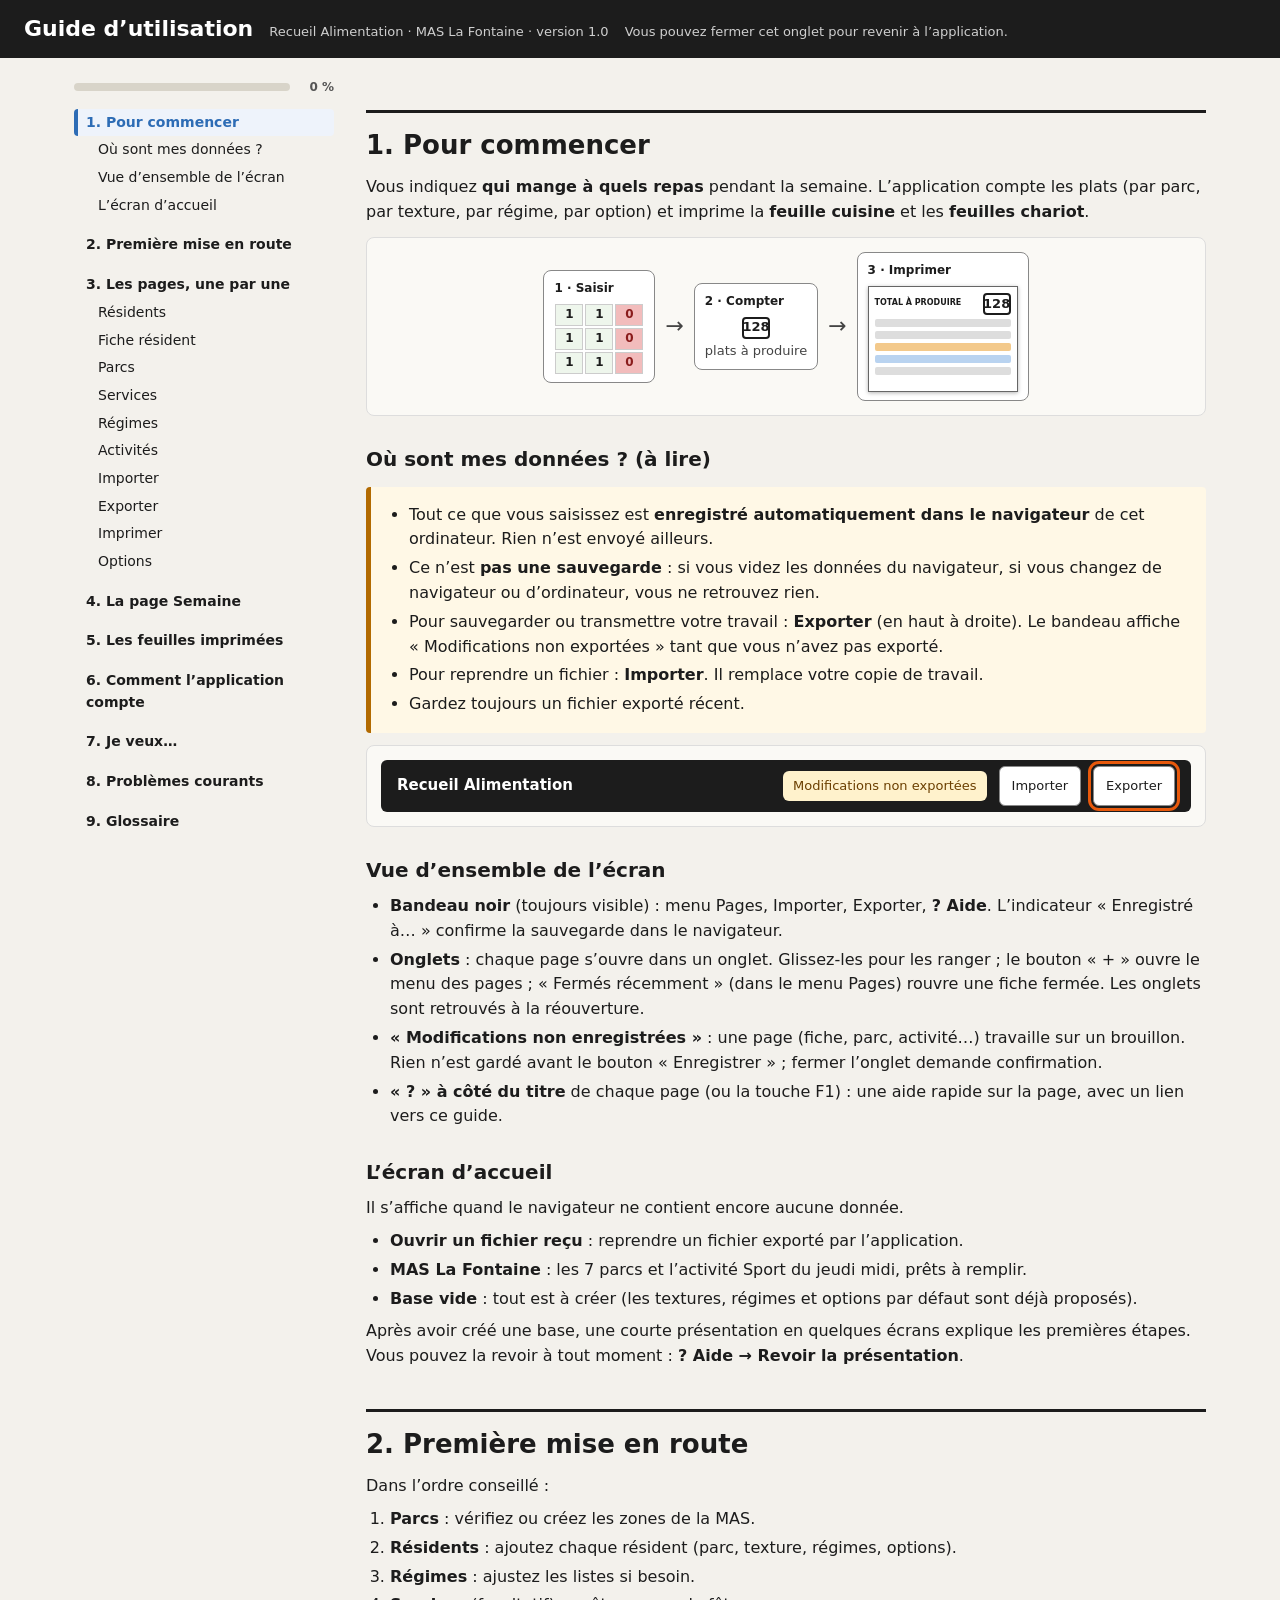
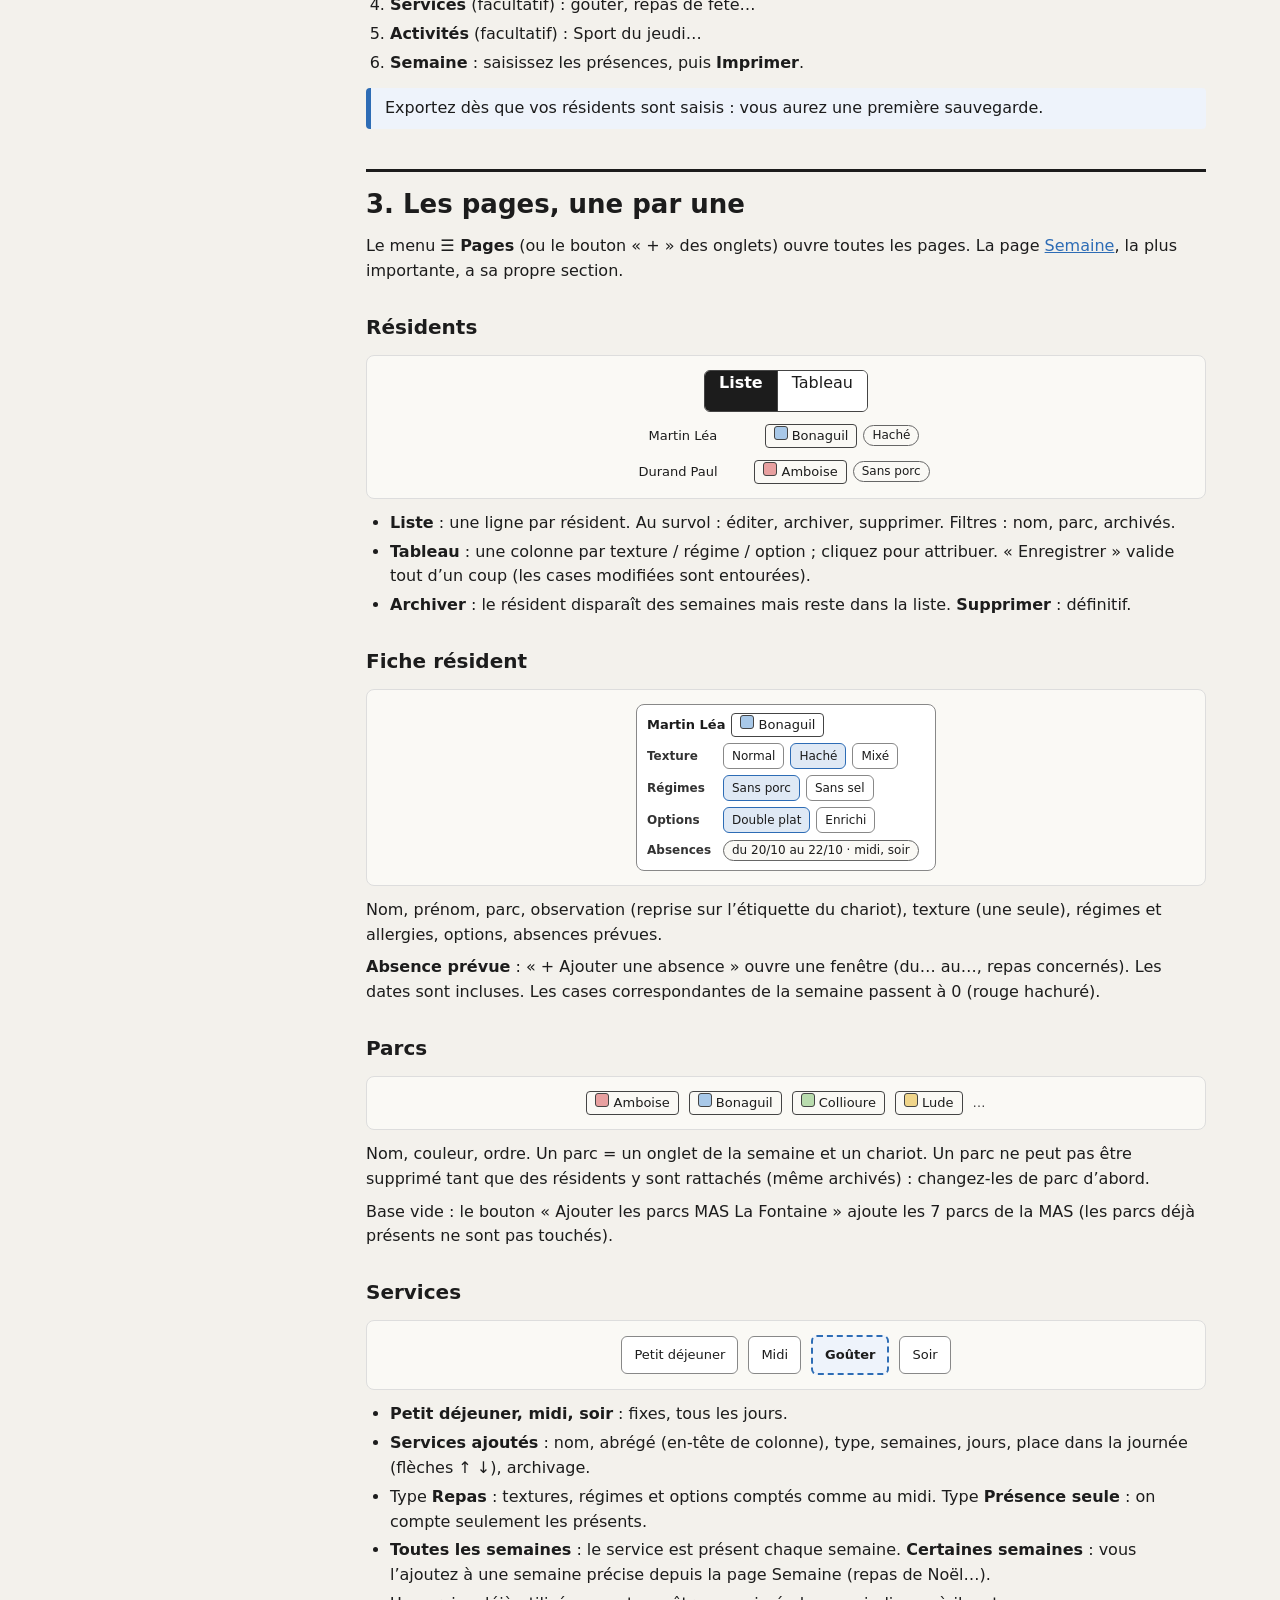
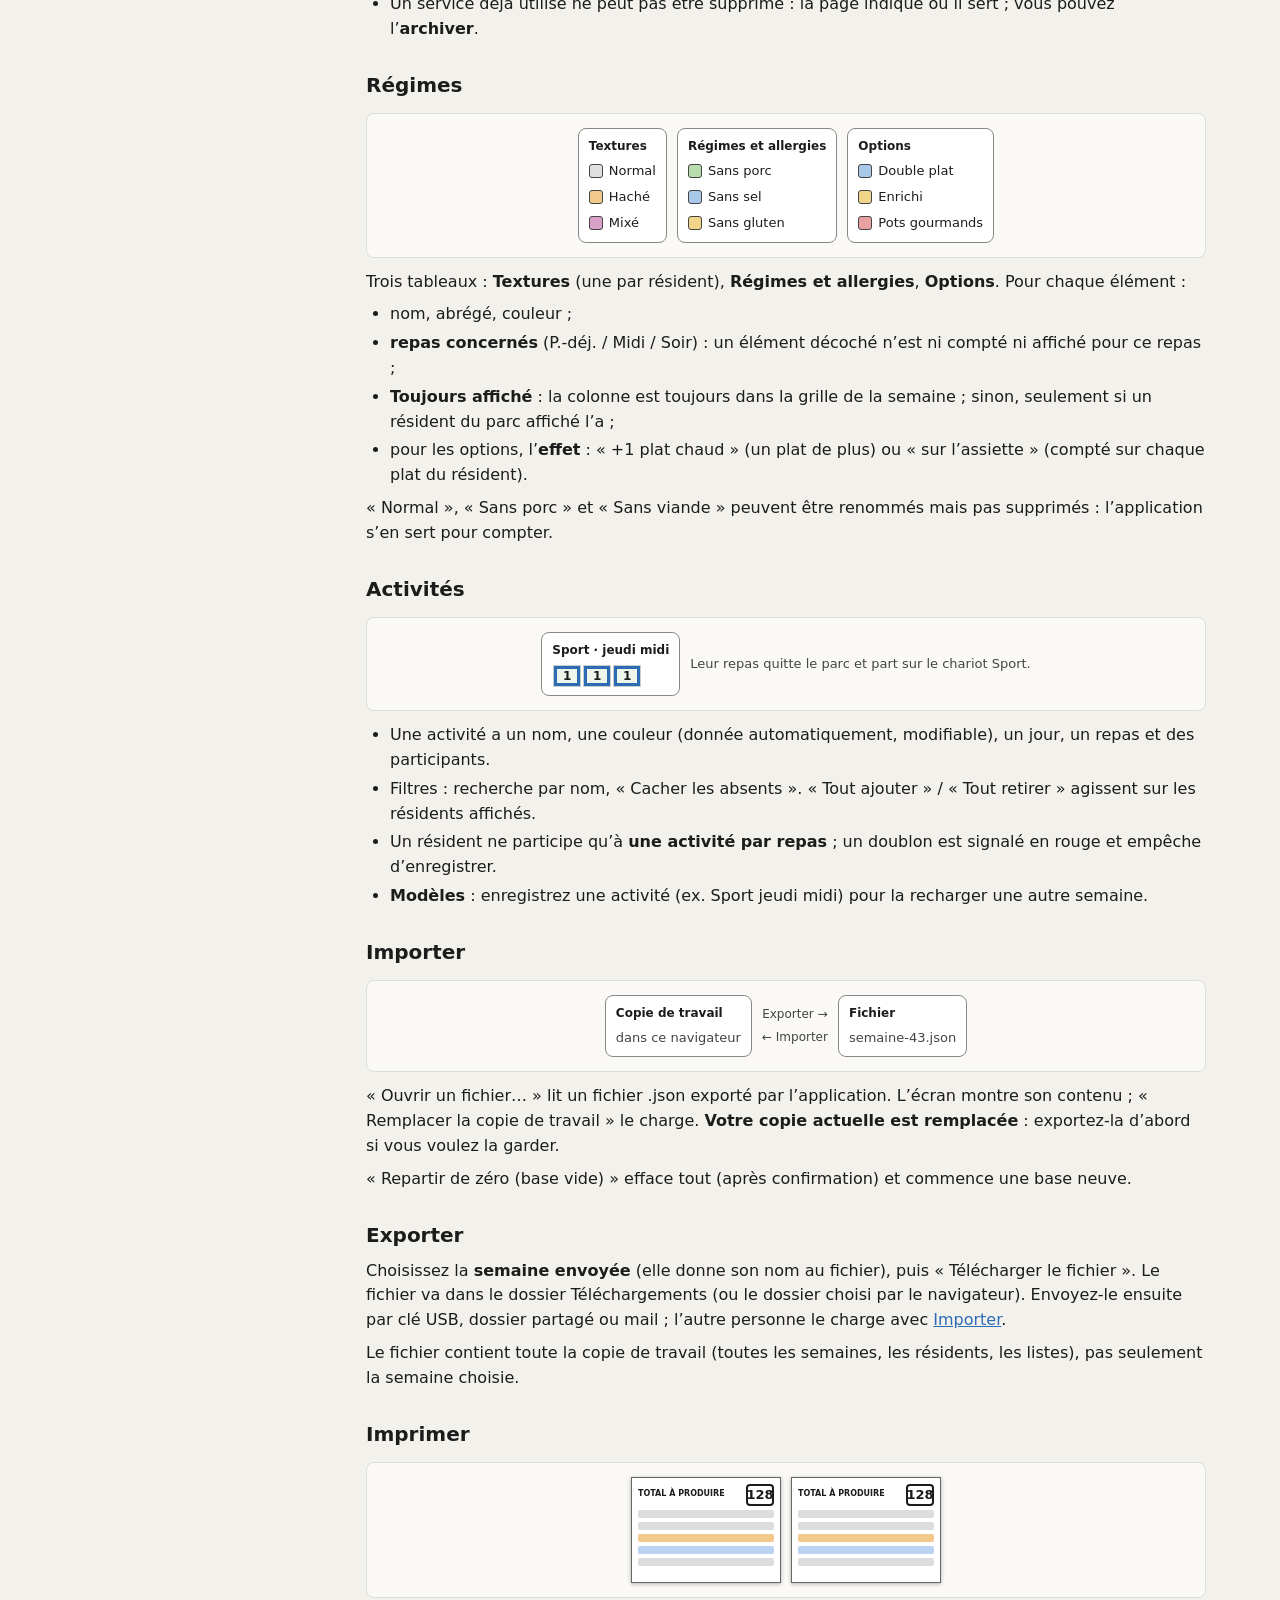
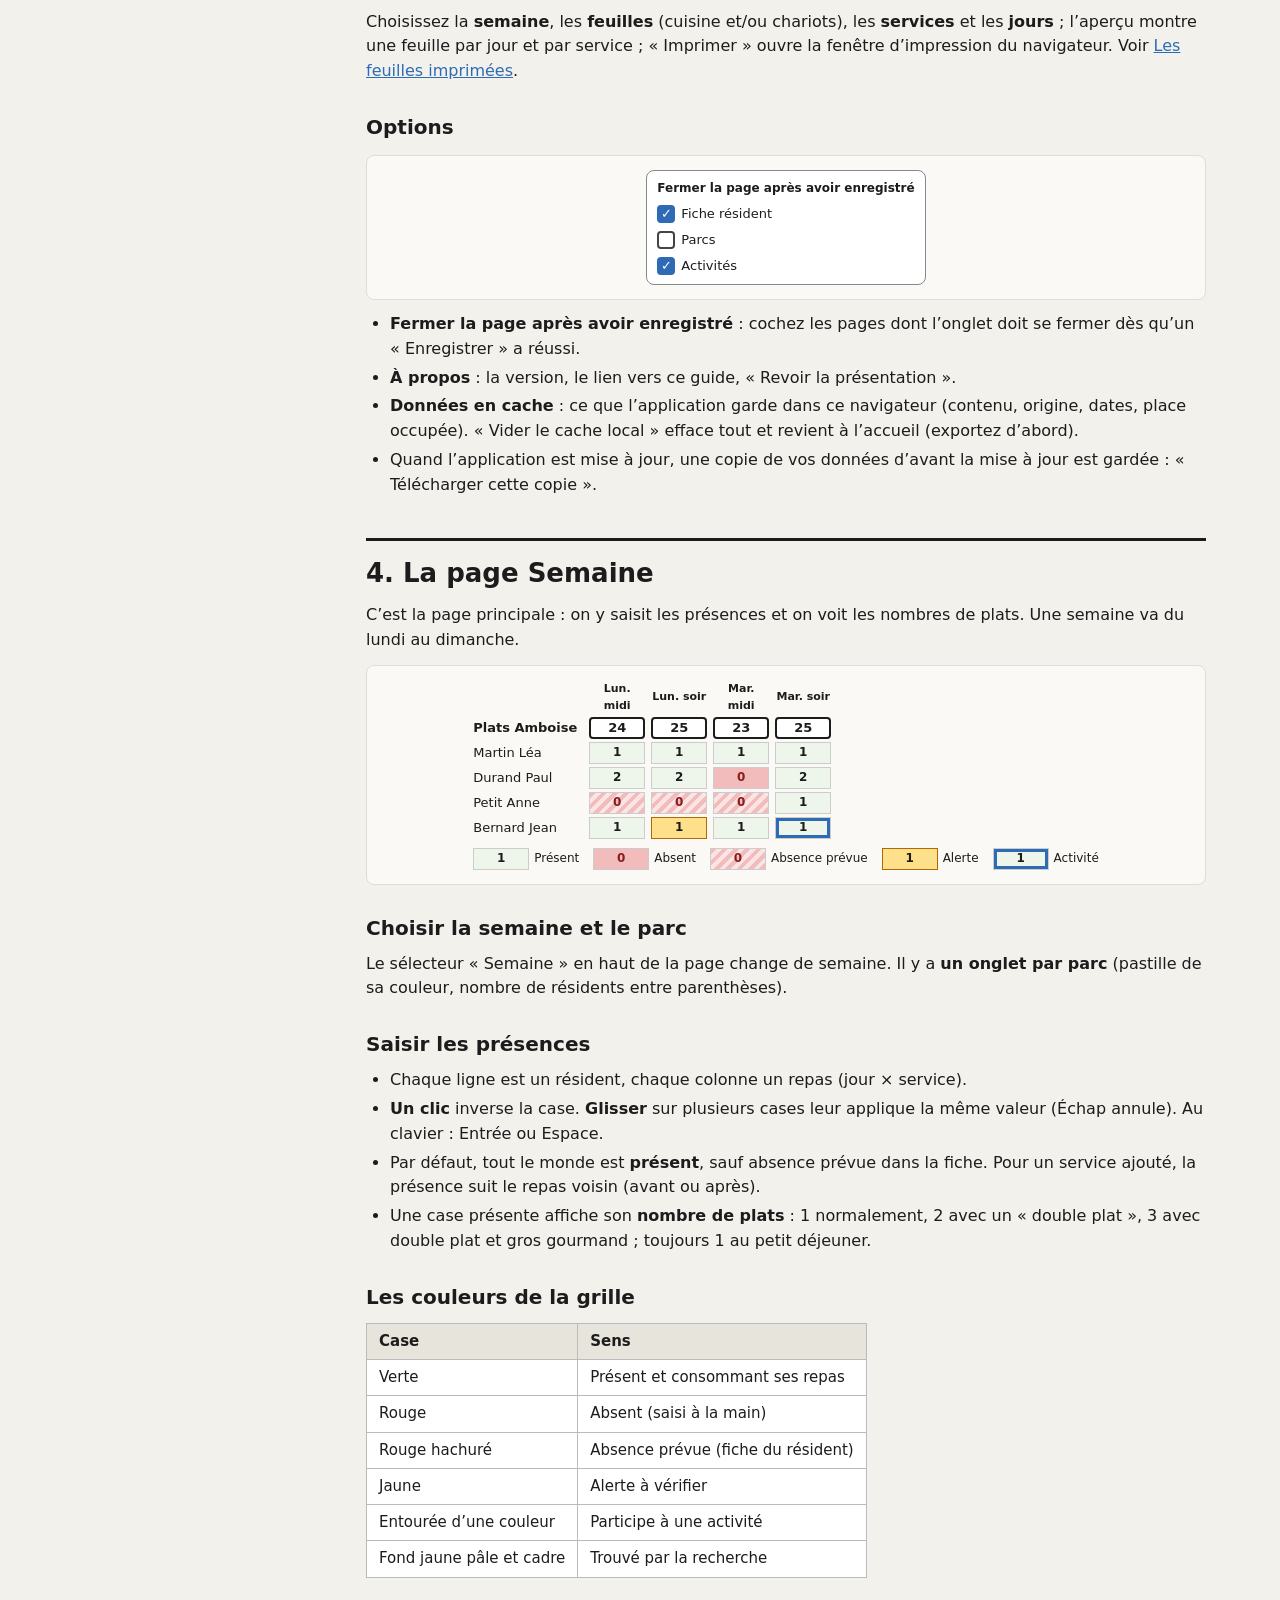
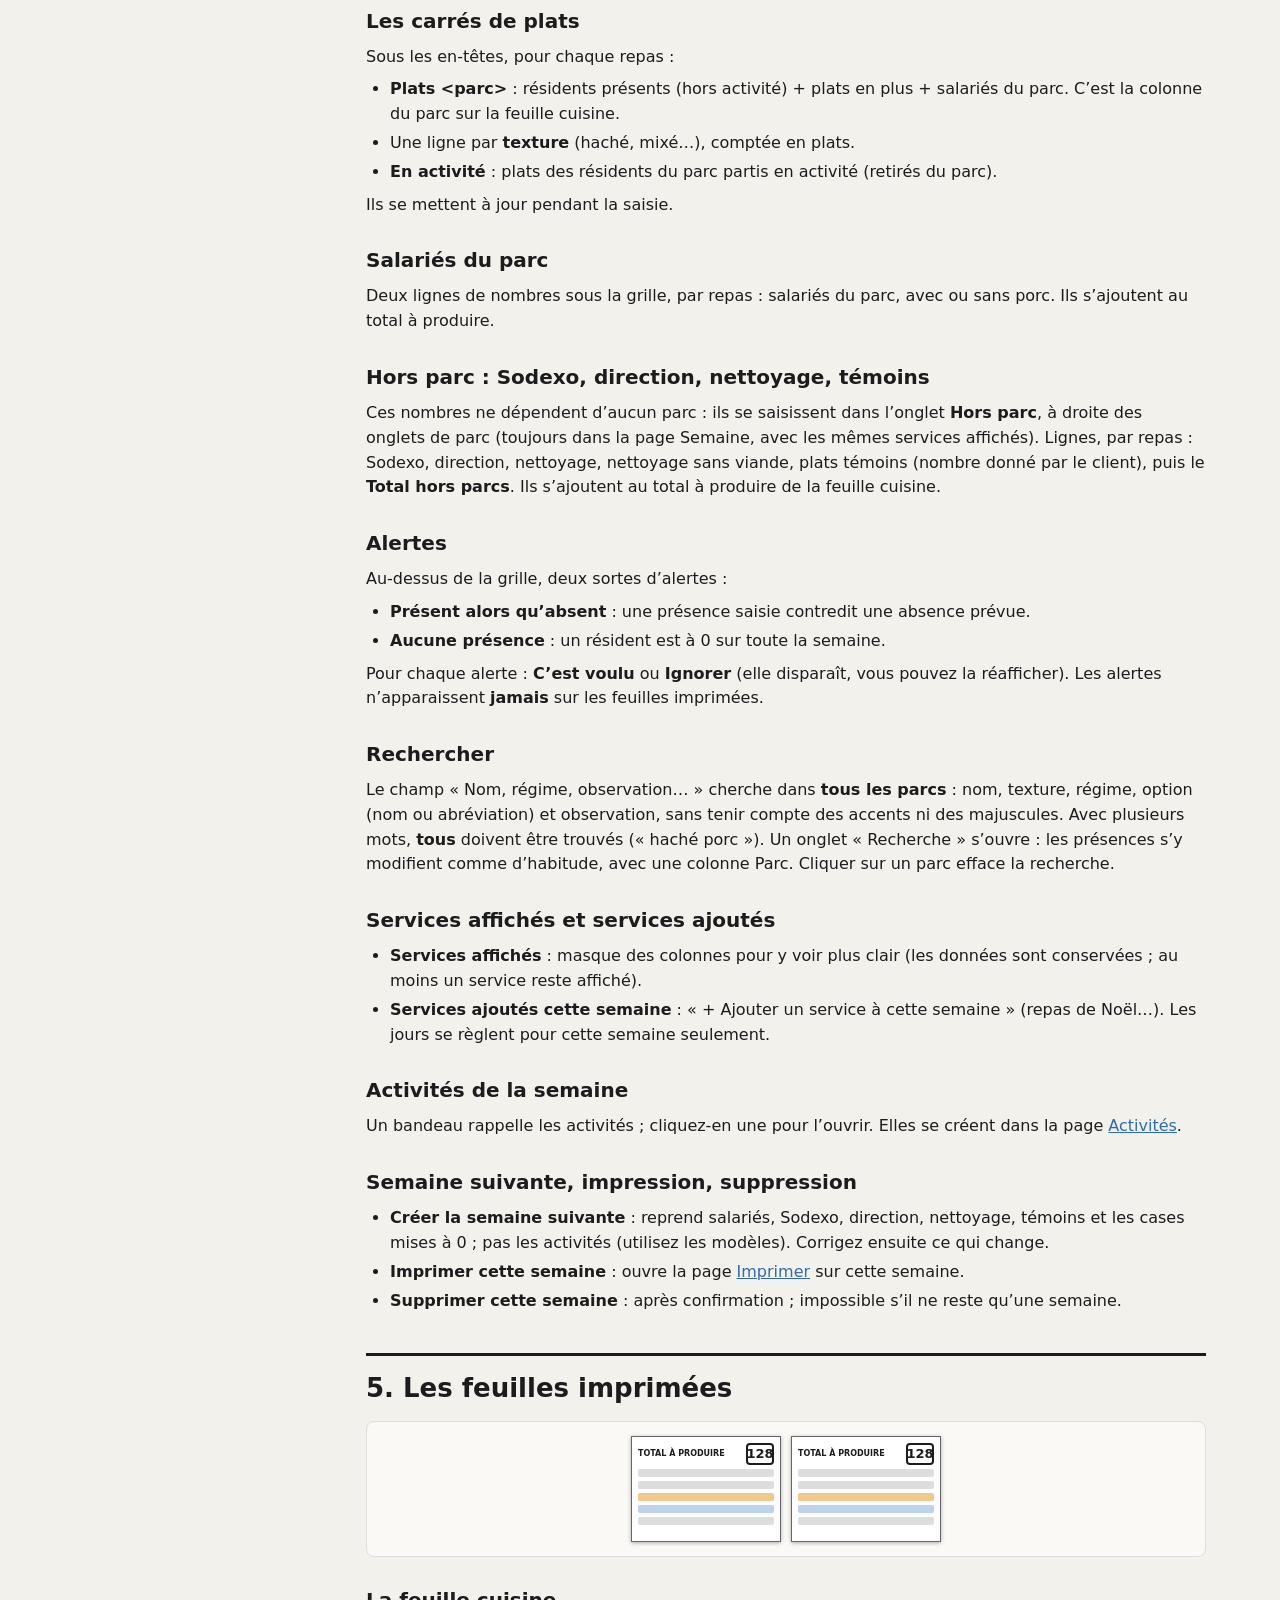
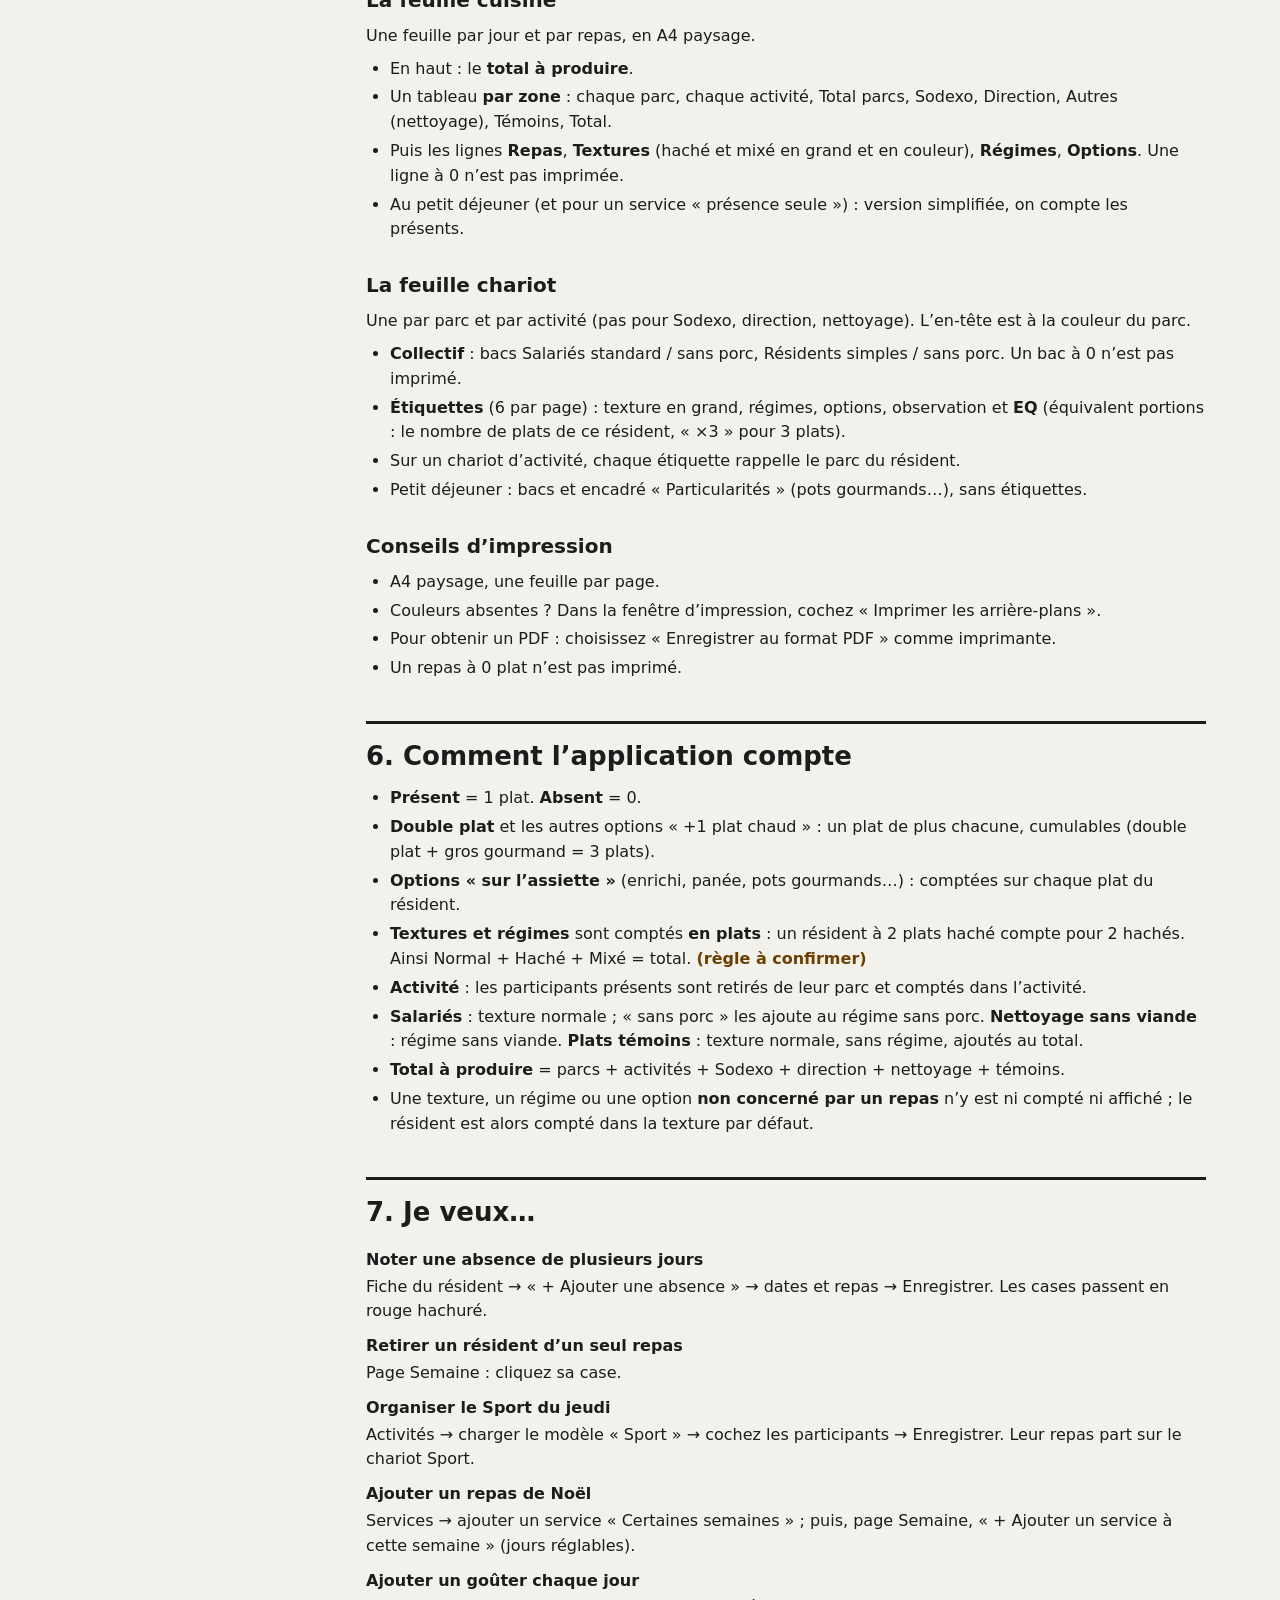
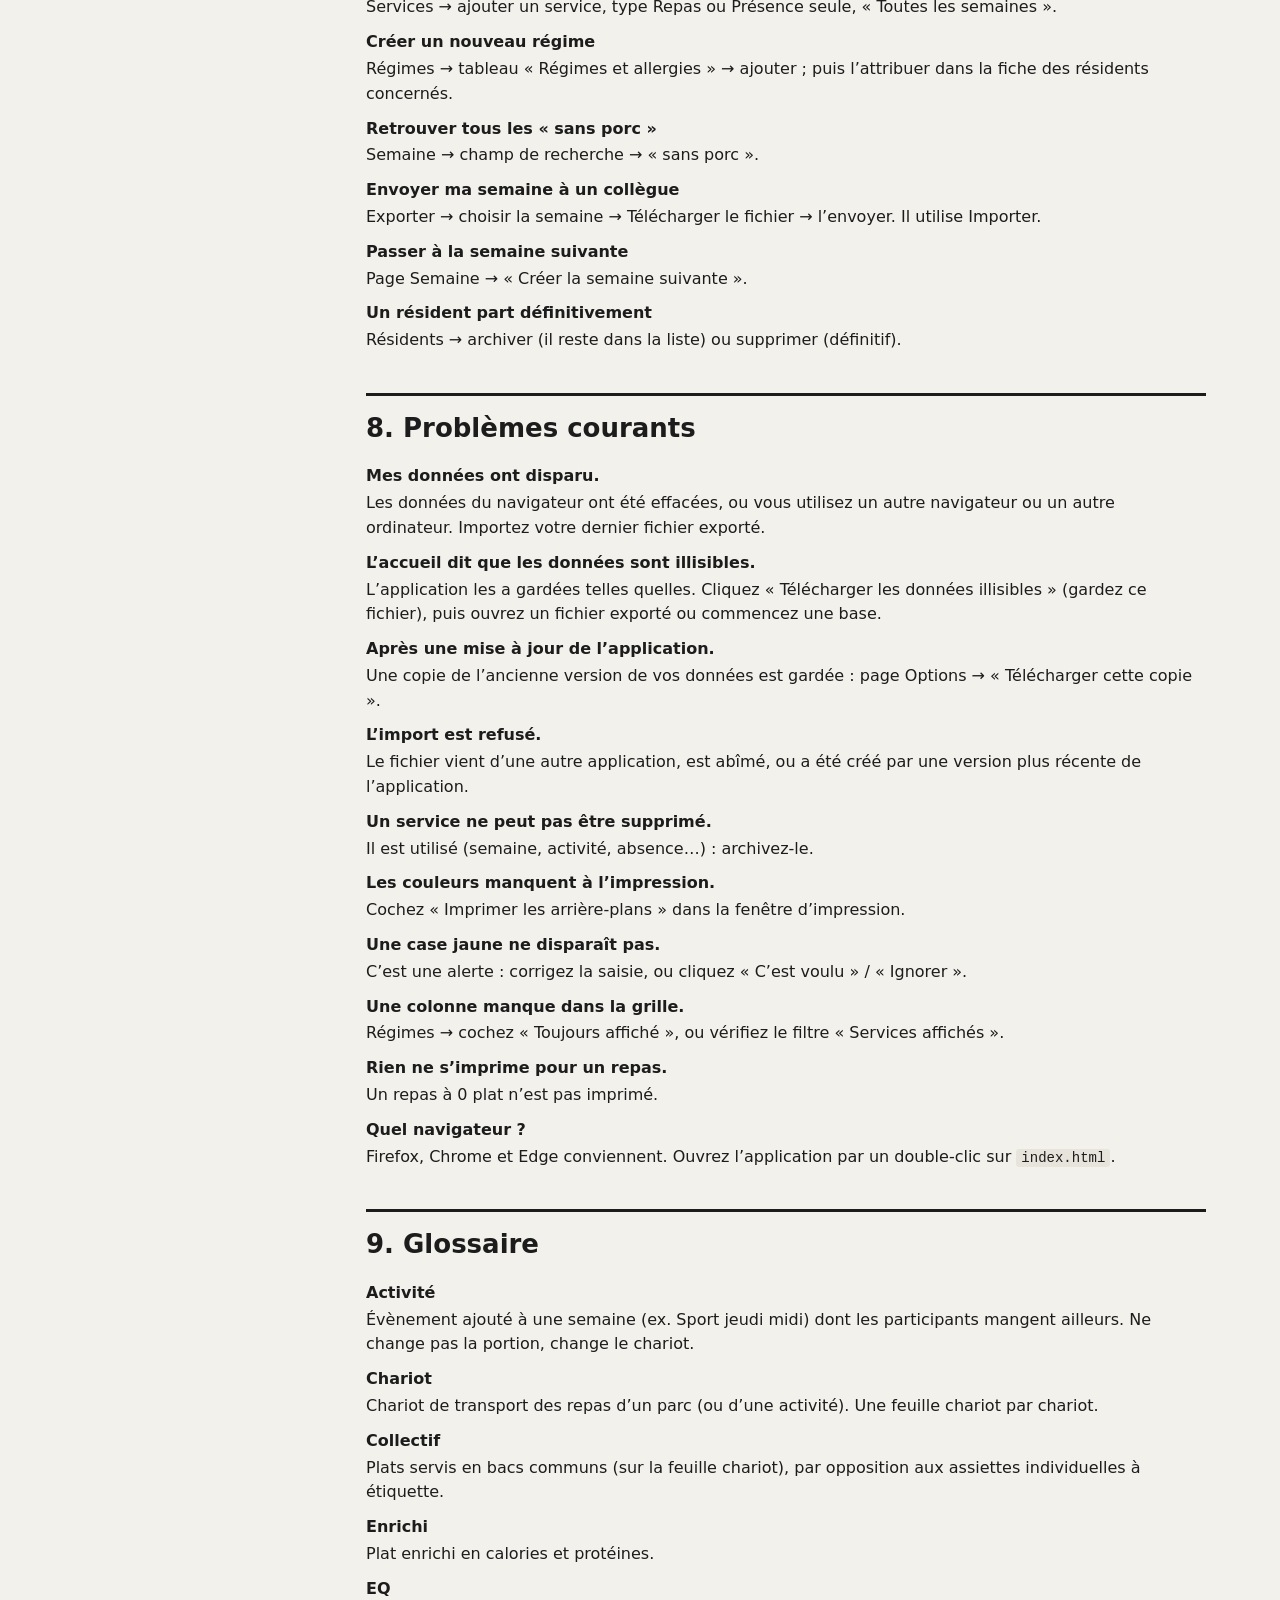
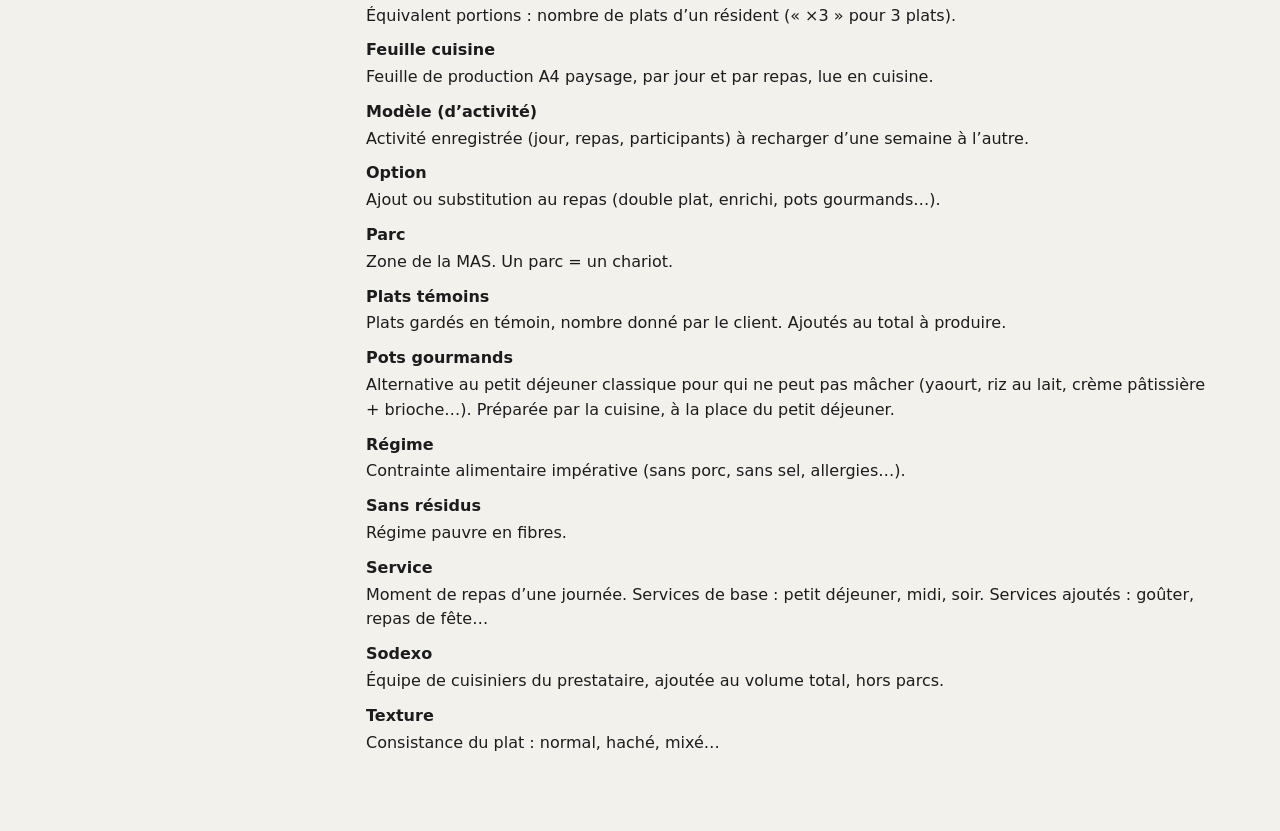
==== src/guide.html @ 290ae840 "Semaine : onglet « Hors parc » (Sodexo, Direction, Nettoyage, Plats témoins) Ces lignes quittent les" ====
<!doctype html>
<html lang="fr">
<head>
<meta charset="utf-8">
<meta name="viewport" content="width=device-width, initial-scale=1">
<title>Guide d’utilisation · Recueil Alimentation</title>
<link rel="stylesheet" href="css/app.css">
<link rel="stylesheet" href="css/aide.css">
<link rel="stylesheet" href="css/guide.css">
</head>
<body class="guide">
<header class="guide-haut">
  <h1>Guide d’utilisation</h1>
  <span class="petit">Recueil Alimentation · MAS La Fontaine · version <span data-version></span></span>
  <span class="petit guide-fermer">Vous pouvez fermer cet onglet pour revenir à l’application.</span>
</header>

<div class="guide-corps">
<nav class="guide-nav" aria-label="Sommaire">
  <div class="guide-progres" aria-hidden="true"><div class="guide-progres-barre"><div class="guide-progres-rempli"></div></div><span class="guide-progres-texte">0 %</span></div>
  <ol>
    <li><a class="niv1" href="#demarrer">1. Pour commencer</a>
      <ul><li><a href="#donnees">Où sont mes données ?</a></li><li><a href="#ecran">Vue d’ensemble de l’écran</a></li><li><a href="#accueil">L’écran d’accueil</a></li></ul></li>
    <li><a class="niv1" href="#mise-en-route">2. Première mise en route</a></li>
    <li><a class="niv1" href="#pages">3. Les pages, une par une</a>
      <ul><li><a href="#residents">Résidents</a></li><li><a href="#fiche-resident">Fiche résident</a></li><li><a href="#parcs">Parcs</a></li>
        <li><a href="#services">Services</a></li><li><a href="#regimes">Régimes</a></li><li><a href="#activites">Activités</a></li>
        <li><a href="#importer">Importer</a></li><li><a href="#exporter">Exporter</a></li><li><a href="#imprimer">Imprimer</a></li><li><a href="#options">Options</a></li></ul></li>
    <li><a class="niv1" href="#semaine">4. La page Semaine</a></li>
    <li><a class="niv1" href="#feuilles">5. Les feuilles imprimées</a></li>
    <li><a class="niv1" href="#calculs">6. Comment l’application compte</a></li>
    <li><a class="niv1" href="#recettes">7. Je veux…</a></li>
    <li><a class="niv1" href="#problemes">8. Problèmes courants</a></li>
    <li><a class="niv1" href="#glossaire">9. Glossaire</a></li>
  </ol>
</nav>

<main class="guide-texte">

<!-- ================= 1. POUR COMMENCER ================= -->
<h2 id="demarrer">1. Pour commencer</h2>
<p>Vous indiquez <strong>qui mange à quels repas</strong> pendant la semaine. L’application compte les plats (par parc, par texture, par régime, par option) et imprime la <strong>feuille cuisine</strong> et les <strong>feuilles chariot</strong>.</p>
<div data-illu="etapes"></div>

<h3 id="donnees">Où sont mes données ? (à lire)</h3>
<div class="important">
  <ul>
    <li>Tout ce que vous saisissez est <strong>enregistré automatiquement dans le navigateur</strong> de cet ordinateur. Rien n’est envoyé ailleurs.</li>
    <li>Ce n’est <strong>pas une sauvegarde</strong> : si vous videz les données du navigateur, si vous changez de navigateur ou d’ordinateur, vous ne retrouvez rien.</li>
    <li>Pour sauvegarder ou transmettre votre travail : <strong>Exporter</strong> (en haut à droite). Le bandeau affiche « Modifications non exportées » tant que vous n’avez pas exporté.</li>
    <li>Pour reprendre un fichier : <strong>Importer</strong>. Il remplace votre copie de travail.</li>
    <li>Gardez toujours un fichier exporté récent.</li>
  </ul>
</div>
<div data-illu="export-barre"></div>

<h3 id="ecran">Vue d’ensemble de l’écran</h3>
<ul>
  <li><strong>Bandeau noir</strong> (toujours visible) : menu Pages, Importer, Exporter, <strong>? Aide</strong>. L’indicateur « Enregistré à… » confirme la sauvegarde dans le navigateur.</li>
  <li><strong>Onglets</strong> : chaque page s’ouvre dans un onglet. Glissez-les pour les ranger ; le bouton « + » ouvre le menu des pages ; « Fermés récemment » (dans le menu Pages) rouvre une fiche fermée. Les onglets sont retrouvés à la réouverture.</li>
  <li><strong>« Modifications non enregistrées »</strong> : une page (fiche, parc, activité…) travaille sur un brouillon. Rien n’est gardé avant le bouton « Enregistrer » ; fermer l’onglet demande confirmation.</li>
  <li><strong>« ? » à côté du titre</strong> de chaque page (ou la touche F1) : une aide rapide sur la page, avec un lien vers ce guide.</li>
</ul>

<h3 id="accueil">L’écran d’accueil</h3>
<p>Il s’affiche quand le navigateur ne contient encore aucune donnée.</p>
<ul>
  <li><strong>Ouvrir un fichier reçu</strong> : reprendre un fichier exporté par l’application.</li>
  <li><strong>MAS La Fontaine</strong> : les 7 parcs et l’activité Sport du jeudi midi, prêts à remplir.</li>
  <li><strong>Base vide</strong> : tout est à créer (les textures, régimes et options par défaut sont déjà proposés).</li>
</ul>
<p>Après avoir créé une base, une courte présentation en quelques écrans explique les premières étapes. Vous pouvez la revoir à tout moment : <strong>? Aide → Revoir la présentation</strong>.</p>

<!-- ================= 2. MISE EN ROUTE ================= -->
<h2 id="mise-en-route">2. Première mise en route</h2>
<p>Dans l’ordre conseillé :</p>
<ol>
  <li><strong>Parcs</strong> : vérifiez ou créez les zones de la MAS.</li>
  <li><strong>Résidents</strong> : ajoutez chaque résident (parc, texture, régimes, options).</li>
  <li><strong>Régimes</strong> : ajustez les listes si besoin.</li>
  <li><strong>Services</strong> (facultatif) : goûter, repas de fête…</li>
  <li><strong>Activités</strong> (facultatif) : Sport du jeudi…</li>
  <li><strong>Semaine</strong> : saisissez les présences, puis <strong>Imprimer</strong>.</li>
</ol>
<div class="astuce">Exportez dès que vos résidents sont saisis : vous aurez une première sauvegarde.</div>

<!-- ================= 3. LES PAGES ================= -->
<h2 id="pages">3. Les pages, une par une</h2>
<p>Le menu <strong>☰ Pages</strong> (ou le bouton « + » des onglets) ouvre toutes les pages. La page <a href="#semaine">Semaine</a>, la plus importante, a sa propre section.</p>

<h3 id="residents">Résidents</h3>
<div data-illu="liste-tableau"></div>
<ul>
  <li><strong>Liste</strong> : une ligne par résident. Au survol : éditer, archiver, supprimer. Filtres : nom, parc, archivés.</li>
  <li><strong>Tableau</strong> : une colonne par texture / régime / option ; cliquez pour attribuer. « Enregistrer » valide tout d’un coup (les cases modifiées sont entourées).</li>
  <li><strong>Archiver</strong> : le résident disparaît des semaines mais reste dans la liste. <strong>Supprimer</strong> : définitif.</li>
</ul>

<h3 id="fiche-resident">Fiche résident</h3>
<div data-illu="fiche"></div>
<p>Nom, prénom, parc, observation (reprise sur l’étiquette du chariot), texture (une seule), régimes et allergies, options, absences prévues.</p>
<p><strong>Absence prévue</strong> : « + Ajouter une absence » ouvre une fenêtre (du… au…, repas concernés). Les dates sont incluses. Les cases correspondantes de la semaine passent à 0 (rouge hachuré).</p>

<h3 id="parcs">Parcs</h3>
<div data-illu="parcs"></div>
<p>Nom, couleur, ordre. Un parc = un onglet de la semaine et un chariot. Un parc ne peut pas être supprimé tant que des résidents y sont rattachés (même archivés) : changez-les de parc d’abord.</p>
<p>Base vide : le bouton « Ajouter les parcs MAS La Fontaine » ajoute les 7 parcs de la MAS (les parcs déjà présents ne sont pas touchés).</p>

<h3 id="services">Services</h3>
<div data-illu="services"></div>
<ul>
  <li><strong>Petit déjeuner, midi, soir</strong> : fixes, tous les jours.</li>
  <li><strong>Services ajoutés</strong> : nom, abrégé (en-tête de colonne), type, semaines, jours, place dans la journée (flèches ↑ ↓), archivage.</li>
  <li>Type <strong>Repas</strong> : textures, régimes et options comptés comme au midi. Type <strong>Présence seule</strong> : on compte seulement les présents.</li>
  <li><strong>Toutes les semaines</strong> : le service est présent chaque semaine. <strong>Certaines semaines</strong> : vous l’ajoutez à une semaine précise depuis la page Semaine (repas de Noël…).</li>
  <li>Un service déjà utilisé ne peut pas être supprimé : la page indique où il sert ; vous pouvez l’<strong>archiver</strong>.</li>
</ul>

<h3 id="regimes">Régimes</h3>
<div data-illu="trois-listes"></div>
<p>Trois tableaux : <strong>Textures</strong> (une par résident), <strong>Régimes et allergies</strong>, <strong>Options</strong>. Pour chaque élément :</p>
<ul>
  <li>nom, abrégé, couleur ;</li>
  <li><strong>repas concernés</strong> (P.-déj. / Midi / Soir) : un élément décoché n’est ni compté ni affiché pour ce repas ;</li>
  <li><strong>Toujours affiché</strong> : la colonne est toujours dans la grille de la semaine ; sinon, seulement si un résident du parc affiché l’a ;</li>
  <li>pour les options, l’<strong>effet</strong> : « +1 plat chaud » (un plat de plus) ou « sur l’assiette » (compté sur chaque plat du résident).</li>
</ul>
<p>« Normal », « Sans porc » et « Sans viande » peuvent être renommés mais pas supprimés : l’application s’en sert pour compter.</p>

<h3 id="activites">Activités</h3>
<div data-illu="activite"></div>
<ul>
  <li>Une activité a un nom, une couleur (donnée automatiquement, modifiable), un jour, un repas et des participants.</li>
  <li>Filtres : recherche par nom, « Cacher les absents ». « Tout ajouter » / « Tout retirer » agissent sur les résidents affichés.</li>
  <li>Un résident ne participe qu’à <strong>une activité par repas</strong> ; un doublon est signalé en rouge et empêche d’enregistrer.</li>
  <li><strong>Modèles</strong> : enregistrez une activité (ex. Sport jeudi midi) pour la recharger une autre semaine.</li>
</ul>

<h3 id="importer">Importer</h3>
<div data-illu="fichier"></div>
<p>« Ouvrir un fichier… » lit un fichier .json exporté par l’application. L’écran montre son contenu ; « Remplacer la copie de travail » le charge. <strong>Votre copie actuelle est remplacée</strong> : exportez-la d’abord si vous voulez la garder.</p>
<p>« Repartir de zéro (base vide) » efface tout (après confirmation) et commence une base neuve.</p>

<h3 id="exporter">Exporter</h3>
<p>Choisissez la <strong>semaine envoyée</strong> (elle donne son nom au fichier), puis « Télécharger le fichier ». Le fichier va dans le dossier Téléchargements (ou le dossier choisi par le navigateur). Envoyez-le ensuite par clé USB, dossier partagé ou mail ; l’autre personne le charge avec <a href="#importer">Importer</a>.</p>
<p>Le fichier contient toute la copie de travail (toutes les semaines, les résidents, les listes), pas seulement la semaine choisie.</p>

<h3 id="imprimer">Imprimer</h3>
<div data-illu="feuille"></div>
<p>Choisissez la <strong>semaine</strong>, les <strong>feuilles</strong> (cuisine et/ou chariots), les <strong>services</strong> et les <strong>jours</strong> ; l’aperçu montre une feuille par jour et par service ; « Imprimer » ouvre la fenêtre d’impression du navigateur. Voir <a href="#feuilles">Les feuilles imprimées</a>.</p>

<h3 id="options">Options</h3>
<div data-illu="options"></div>
<ul>
  <li><strong>Fermer la page après avoir enregistré</strong> : cochez les pages dont l’onglet doit se fermer dès qu’un « Enregistrer » a réussi.</li>
  <li><strong>À propos</strong> : la version, le lien vers ce guide, « Revoir la présentation ».</li>
  <li><strong>Données en cache</strong> : ce que l’application garde dans ce navigateur (contenu, origine, dates, place occupée). « Vider le cache local » efface tout et revient à l’accueil (exportez d’abord).</li>
  <li>Quand l’application est mise à jour, une copie de vos données d’avant la mise à jour est gardée : « Télécharger cette copie ».</li>
</ul>

<!-- ================= 4. SEMAINE ================= -->
<h2 id="semaine">4. La page Semaine</h2>
<p>C’est la page principale : on y saisit les présences et on voit les nombres de plats. Une semaine va du lundi au dimanche.</p>
<div data-illu="grille"></div>

<h3>Choisir la semaine et le parc</h3>
<p>Le sélecteur « Semaine » en haut de la page change de semaine. Il y a <strong>un onglet par parc</strong> (pastille de sa couleur, nombre de résidents entre parenthèses).</p>

<h3>Saisir les présences</h3>
<ul>
  <li>Chaque ligne est un résident, chaque colonne un repas (jour × service).</li>
  <li><strong>Un clic</strong> inverse la case. <strong>Glisser</strong> sur plusieurs cases leur applique la même valeur (Échap annule). Au clavier : Entrée ou Espace.</li>
  <li>Par défaut, tout le monde est <strong>présent</strong>, sauf absence prévue dans la fiche. Pour un service ajouté, la présence suit le repas voisin (avant ou après).</li>
  <li>Une case présente affiche son <strong>nombre de plats</strong> : 1 normalement, 2 avec un « double plat », 3 avec double plat et gros gourmand ; toujours 1 au petit déjeuner.</li>
</ul>

<h3>Les couleurs de la grille</h3>
<table>
  <tr><th>Case</th><th>Sens</th></tr>
  <tr><td>Verte</td><td>Présent et consommant ses repas</td></tr>
  <tr><td>Rouge</td><td>Absent (saisi à la main)</td></tr>
  <tr><td>Rouge hachuré</td><td>Absence prévue (fiche du résident)</td></tr>
  <tr><td>Jaune</td><td>Alerte à vérifier</td></tr>
  <tr><td>Entourée d’une couleur</td><td>Participe à une activité</td></tr>
  <tr><td>Fond jaune pâle et cadre</td><td>Trouvé par la recherche</td></tr>
</table>

<h3>Les carrés de plats</h3>
<p>Sous les en-têtes, pour chaque repas :</p>
<ul>
  <li><strong>Plats &lt;parc&gt;</strong> : résidents présents (hors activité) + plats en plus + salariés du parc. C’est la colonne du parc sur la feuille cuisine.</li>
  <li>Une ligne par <strong>texture</strong> (haché, mixé…), comptée en plats.</li>
  <li><strong>En activité</strong> : plats des résidents du parc partis en activité (retirés du parc).</li>
</ul>
<p>Ils se mettent à jour pendant la saisie.</p>

<h3>Salariés du parc</h3>
<p>Deux lignes de nombres sous la grille, par repas : salariés du parc, avec ou sans porc. Ils s’ajoutent au total à produire.</p>

<h3 id="horsparc">Hors parc : Sodexo, direction, nettoyage, témoins</h3>
<p>Ces nombres ne dépendent d’aucun parc : ils se saisissent dans l’onglet <strong>Hors parc</strong>, à droite des onglets de parc (toujours dans la page Semaine, avec les mêmes services affichés). Lignes, par repas : Sodexo, direction, nettoyage, nettoyage sans viande, plats témoins (nombre donné par le client), puis le <strong>Total hors parcs</strong>. Ils s’ajoutent au total à produire de la feuille cuisine.</p>

<h3 id="alertes">Alertes</h3>
<p>Au-dessus de la grille, deux sortes d’alertes :</p>
<ul>
  <li><strong>Présent alors qu’absent</strong> : une présence saisie contredit une absence prévue.</li>
  <li><strong>Aucune présence</strong> : un résident est à 0 sur toute la semaine.</li>
</ul>
<p>Pour chaque alerte : <strong>C’est voulu</strong> ou <strong>Ignorer</strong> (elle disparaît, vous pouvez la réafficher). Les alertes n’apparaissent <strong>jamais</strong> sur les feuilles imprimées.</p>

<h3>Rechercher</h3>
<p>Le champ « Nom, régime, observation… » cherche dans <strong>tous les parcs</strong> : nom, texture, régime, option (nom ou abréviation) et observation, sans tenir compte des accents ni des majuscules. Avec plusieurs mots, <strong>tous</strong> doivent être trouvés (« haché porc »). Un onglet « Recherche » s’ouvre : les présences s’y modifient comme d’habitude, avec une colonne Parc. Cliquer sur un parc efface la recherche.</p>

<h3>Services affichés et services ajoutés</h3>
<ul>
  <li><strong>Services affichés</strong> : masque des colonnes pour y voir plus clair (les données sont conservées ; au moins un service reste affiché).</li>
  <li><strong>Services ajoutés cette semaine</strong> : « + Ajouter un service à cette semaine » (repas de Noël…). Les jours se règlent pour cette semaine seulement.</li>
</ul>

<h3>Activités de la semaine</h3>
<p>Un bandeau rappelle les activités ; cliquez-en une pour l’ouvrir. Elles se créent dans la page <a href="#activites">Activités</a>.</p>

<h3>Semaine suivante, impression, suppression</h3>
<ul>
  <li><strong>Créer la semaine suivante</strong> : reprend salariés, Sodexo, direction, nettoyage, témoins et les cases mises à 0 ; pas les activités (utilisez les modèles). Corrigez ensuite ce qui change.</li>
  <li><strong>Imprimer cette semaine</strong> : ouvre la page <a href="#imprimer">Imprimer</a> sur cette semaine.</li>
  <li><strong>Supprimer cette semaine</strong> : après confirmation ; impossible s’il ne reste qu’une semaine.</li>
</ul>

<!-- ================= 5. FEUILLES ================= -->
<h2 id="feuilles">5. Les feuilles imprimées</h2>
<div data-illu="feuille"></div>

<h3>La feuille cuisine</h3>
<p>Une feuille par jour et par repas, en A4 paysage.</p>
<ul>
  <li>En haut : le <strong>total à produire</strong>.</li>
  <li>Un tableau <strong>par zone</strong> : chaque parc, chaque activité, Total parcs, Sodexo, Direction, Autres (nettoyage), Témoins, Total.</li>
  <li>Puis les lignes <strong>Repas</strong>, <strong>Textures</strong> (haché et mixé en grand et en couleur), <strong>Régimes</strong>, <strong>Options</strong>. Une ligne à 0 n’est pas imprimée.</li>
  <li>Au petit déjeuner (et pour un service « présence seule ») : version simplifiée, on compte les présents.</li>
</ul>

<h3>La feuille chariot</h3>
<p>Une par parc et par activité (pas pour Sodexo, direction, nettoyage). L’en-tête est à la couleur du parc.</p>
<ul>
  <li><strong>Collectif</strong> : bacs Salariés standard / sans porc, Résidents simples / sans porc. Un bac à 0 n’est pas imprimé.</li>
  <li><strong>Étiquettes</strong> (6 par page) : texture en grand, régimes, options, observation et <strong>EQ</strong> (équivalent portions : le nombre de plats de ce résident, « ×3 » pour 3 plats).</li>
  <li>Sur un chariot d’activité, chaque étiquette rappelle le parc du résident.</li>
  <li>Petit déjeuner : bacs et encadré « Particularités » (pots gourmands…), sans étiquettes.</li>
</ul>

<h3>Conseils d’impression</h3>
<ul>
  <li>A4 paysage, une feuille par page.</li>
  <li>Couleurs absentes ? Dans la fenêtre d’impression, cochez « Imprimer les arrière-plans ».</li>
  <li>Pour obtenir un PDF : choisissez « Enregistrer au format PDF » comme imprimante.</li>
  <li>Un repas à 0 plat n’est pas imprimé.</li>
</ul>

<!-- ================= 6. CALCULS ================= -->
<h2 id="calculs">6. Comment l’application compte</h2>
<ul>
  <li><strong>Présent</strong> = 1 plat. <strong>Absent</strong> = 0.</li>
  <li><strong>Double plat</strong> et les autres options « +1 plat chaud » : un plat de plus chacune, cumulables (double plat + gros gourmand = 3 plats).</li>
  <li><strong>Options « sur l’assiette »</strong> (enrichi, panée, pots gourmands…) : comptées sur chaque plat du résident.</li>
  <li><strong>Textures et régimes</strong> sont comptés <strong>en plats</strong> : un résident à 2 plats haché compte pour 2 hachés. Ainsi Normal + Haché + Mixé = total. <span class="confirmer">(règle à confirmer)</span></li>
  <li><strong>Activité</strong> : les participants présents sont retirés de leur parc et comptés dans l’activité.</li>
  <li><strong>Salariés</strong> : texture normale ; « sans porc » les ajoute au régime sans porc. <strong>Nettoyage sans viande</strong> : régime sans viande. <strong>Plats témoins</strong> : texture normale, sans régime, ajoutés au total.</li>
  <li><strong>Total à produire</strong> = parcs + activités + Sodexo + direction + nettoyage + témoins.</li>
  <li>Une texture, un régime ou une option <strong>non concerné par un repas</strong> n’y est ni compté ni affiché ; le résident est alors compté dans la texture par défaut.</li>
</ul>

<!-- ================= 7. RECETTES ================= -->
<h2 id="recettes">7. Je veux…</h2>
<dl>
  <dt>Noter une absence de plusieurs jours</dt>
  <dd>Fiche du résident → « + Ajouter une absence » → dates et repas → Enregistrer. Les cases passent en rouge hachuré.</dd>
  <dt>Retirer un résident d’un seul repas</dt>
  <dd>Page Semaine : cliquez sa case.</dd>
  <dt>Organiser le Sport du jeudi</dt>
  <dd>Activités → charger le modèle « Sport » → cochez les participants → Enregistrer. Leur repas part sur le chariot Sport.</dd>
  <dt>Ajouter un repas de Noël</dt>
  <dd>Services → ajouter un service « Certaines semaines » ; puis, page Semaine, « + Ajouter un service à cette semaine » (jours réglables).</dd>
  <dt>Ajouter un goûter chaque jour</dt>
  <dd>Services → ajouter un service, type Repas ou Présence seule, « Toutes les semaines ».</dd>
  <dt>Créer un nouveau régime</dt>
  <dd>Régimes → tableau « Régimes et allergies » → ajouter ; puis l’attribuer dans la fiche des résidents concernés.</dd>
  <dt>Retrouver tous les « sans porc »</dt>
  <dd>Semaine → champ de recherche → « sans porc ».</dd>
  <dt>Envoyer ma semaine à un collègue</dt>
  <dd>Exporter → choisir la semaine → Télécharger le fichier → l’envoyer. Il utilise Importer.</dd>
  <dt>Passer à la semaine suivante</dt>
  <dd>Page Semaine → « Créer la semaine suivante ».</dd>
  <dt>Un résident part définitivement</dt>
  <dd>Résidents → archiver (il reste dans la liste) ou supprimer (définitif).</dd>
</dl>

<!-- ================= 8. PROBLÈMES ================= -->
<h2 id="problemes">8. Problèmes courants</h2>
<dl>
  <dt>Mes données ont disparu.</dt>
  <dd>Les données du navigateur ont été effacées, ou vous utilisez un autre navigateur ou un autre ordinateur. Importez votre dernier fichier exporté.</dd>
  <dt>L’accueil dit que les données sont illisibles.</dt>
  <dd>L’application les a gardées telles quelles. Cliquez « Télécharger les données illisibles » (gardez ce fichier), puis ouvrez un fichier exporté ou commencez une base.</dd>
  <dt>Après une mise à jour de l’application.</dt>
  <dd>Une copie de l’ancienne version de vos données est gardée : page Options → « Télécharger cette copie ».</dd>
  <dt>L’import est refusé.</dt>
  <dd>Le fichier vient d’une autre application, est abîmé, ou a été créé par une version plus récente de l’application.</dd>
  <dt>Un service ne peut pas être supprimé.</dt>
  <dd>Il est utilisé (semaine, activité, absence…) : archivez-le.</dd>
  <dt>Les couleurs manquent à l’impression.</dt>
  <dd>Cochez « Imprimer les arrière-plans » dans la fenêtre d’impression.</dd>
  <dt>Une case jaune ne disparaît pas.</dt>
  <dd>C’est une alerte : corrigez la saisie, ou cliquez « C’est voulu » / « Ignorer ».</dd>
  <dt>Une colonne manque dans la grille.</dt>
  <dd>Régimes → cochez « Toujours affiché », ou vérifiez le filtre « Services affichés ».</dd>
  <dt>Rien ne s’imprime pour un repas.</dt>
  <dd>Un repas à 0 plat n’est pas imprimé.</dd>
  <dt>Quel navigateur ?</dt>
  <dd>Firefox, Chrome et Edge conviennent. Ouvrez l’application par un double-clic sur <code>index.html</code>.</dd>
</dl>

<!-- ================= 9. GLOSSAIRE ================= -->
<h2 id="glossaire">9. Glossaire</h2>
<dl>
  <dt>Activité</dt><dd>Évènement ajouté à une semaine (ex. Sport jeudi midi) dont les participants mangent ailleurs. Ne change pas la portion, change le chariot.</dd>
  <dt>Chariot</dt><dd>Chariot de transport des repas d’un parc (ou d’une activité). Une feuille chariot par chariot.</dd>
  <dt>Collectif</dt><dd>Plats servis en bacs communs (sur la feuille chariot), par opposition aux assiettes individuelles à étiquette.</dd>
  <dt>Enrichi</dt><dd>Plat enrichi en calories et protéines.</dd>
  <dt>EQ</dt><dd>Équivalent portions : nombre de plats d’un résident (« ×3 » pour 3 plats).</dd>
  <dt>Feuille cuisine</dt><dd>Feuille de production A4 paysage, par jour et par repas, lue en cuisine.</dd>
  <dt>Modèle (d’activité)</dt><dd>Activité enregistrée (jour, repas, participants) à recharger d’une semaine à l’autre.</dd>
  <dt>Option</dt><dd>Ajout ou substitution au repas (double plat, enrichi, pots gourmands…).</dd>
  <dt>Parc</dt><dd>Zone de la MAS. Un parc = un chariot.</dd>
  <dt>Plats témoins</dt><dd>Plats gardés en témoin, nombre donné par le client. Ajoutés au total à produire.</dd>
  <dt>Pots gourmands</dt><dd>Alternative au petit déjeuner classique pour qui ne peut pas mâcher (yaourt, riz au lait, crème pâtissière + brioche…). Préparée par la cuisine, à la place du petit déjeuner.</dd>
  <dt>Régime</dt><dd>Contrainte alimentaire impérative (sans porc, sans sel, allergies…).</dd>
  <dt>Sans résidus</dt><dd>Régime pauvre en fibres.</dd>
  <dt>Service</dt><dd>Moment de repas d’une journée. Services de base : petit déjeuner, midi, soir. Services ajoutés : goûter, repas de fête…</dd>
  <dt>Sodexo</dt><dd>Équipe de cuisiniers du prestataire, ajoutée au volume total, hors parcs.</dd>
  <dt>Texture</dt><dd>Consistance du plat : normal, haché, mixé…</dd>
</dl>

</main>
</div>

<script src="js/data/modele.js"></script>
<script src="js/ui/outils.js"></script>
<script src="js/aide/contenu.js"></script>
<script src="js/aide/illustrations.js"></script>
<script>
(function (R) {
  'use strict';
  // Maquettes (mêmes que dans l'application) et version.
  document.querySelectorAll('[data-illu]').forEach(function (el) {
    var m = R.Illustrations.faire(el.getAttribute('data-illu'));
    if (m) el.replaceWith(m); else console.error('Maquette inconnue : ' + el.getAttribute('data-illu'));
  });
  document.querySelectorAll('[data-version]').forEach(function (el) { el.textContent = R.Modele.VERSION_APP; });
  // Contrôle : chaque section citée par l'aide de l'application existe dans ce guide.
  var manquantes = R.Aide.SECTIONS.filter(function (id) { return !document.getElementById(id); });
  if (manquantes.length) console.error('Sections du guide manquantes : ' + manquantes.join(', '));
  document.body.setAttribute('data-sections-manquantes', manquantes.join(','));

  // Sommaire : la section en cours de lecture est surlignée et une barre indique l'avancement dans toute la page.
  var nav = document.querySelector('.guide-nav');
  var liens = [].slice.call(nav.querySelectorAll('a[href^="#"]')).map(function (a) {
    return { a: a, titre: document.getElementById(a.getAttribute('href').slice(1)) };
  }).filter(function (l) { return l.titre; });
  var rempli = nav.querySelector('.guide-progres-rempli'), texte = nav.querySelector('.guide-progres-texte');
  var courant = null, attente = false;
  function maj() {
    attente = false;
    var haut = document.documentElement, reste = haut.scrollHeight - window.innerHeight;
    var pct = reste > 0 ? Math.min(100, Math.max(0, Math.round(window.scrollY / reste * 100))) : 100;
    rempli.style.width = pct + '%';
    texte.textContent = pct + ' %';
    // Dernière section dont le titre a atteint le haut de l'écran ; en bas de page, la dernière.
    var actif = liens[0];
    liens.forEach(function (l) { if (l.titre.getBoundingClientRect().top <= 120) actif = l; });
    if (reste > 0 && window.scrollY >= reste - 2) actif = liens[liens.length - 1];
    if (actif === courant) return;
    courant = actif;
    liens.forEach(function (l) { l.a.classList.remove('actif', 'parent-actif'); l.a.removeAttribute('aria-current'); });
    actif.a.classList.add('actif');
    actif.a.setAttribute('aria-current', 'location');
    var parent = actif.a.closest('ol > li');
    if (parent) parent.querySelector('a.niv1').classList.add('parent-actif');
    // Garde le lien visible dans le sommaire s'il est long (sans faire défiler la page).
    var r = actif.a.getBoundingClientRect(), n = nav.getBoundingClientRect();
    if (r.top < n.top + 40) nav.scrollTop -= n.top + 40 - r.top;
    else if (r.bottom > n.bottom - 10) nav.scrollTop += r.bottom - n.bottom + 10;
  }
  function demander() { if (!attente) { attente = true; window.requestAnimationFrame(maj); } }
  window.addEventListener('scroll', demander, { passive: true });
  window.addEventListener('resize', demander);
  maj();
})(window.Recueil);
</script>
</body>
</html>
---- src/css/app.css ----
/* Écrans de l'application (maquettes v2.1). Police lisible si installée, sinon police système. */
:root{
  --fond:#f3f1ec; --encre:#1c1c1c; --gris:#444; --trait:#888; --clair:#e7e4dc;
  --onglets:#d8d4c9; --onglet:#e9e6de; --bleu:#2d6cb5; --bleu-clair:#eef3fb; --rouge:#8a1c1c;
}
*{box-sizing:border-box}
html,body{margin:0}
body{font-family:'Atkinson Hyperlegible','Segoe UI',system-ui,sans-serif;color:var(--encre);background:var(--fond);font-size:14px}
button,input,select,textarea{font-family:inherit;font-size:14px;color:inherit}
h1{font-size:22px;margin:0}
.petit{font-size:13px;color:var(--gris)}
.gras{font-weight:700}
.grand{font-size:16px}
.gris{color:#555}
.erreur{color:var(--rouge);font-weight:700}
.cache{position:absolute;width:1px;height:1px;opacity:0;pointer-events:none}

/* Boutons */
.btn{min-height:40px;padding:0 14px;border:1px solid var(--gris);border-radius:6px;background:#fff;cursor:pointer;display:inline-flex;align-items:center;justify-content:center;gap:6px}
.btn:hover{background:#f6f4ee}
.btn:disabled{opacity:.45;cursor:default}
.btn-principal{background:var(--encre);color:#fff;font-weight:700;border-color:var(--encre)}
.btn-principal:hover{background:#333}
.btn-danger{border-color:var(--rouge);color:var(--rouge)}
.btn-petit{min-height:32px;padding:0 10px;font-size:13px}
.btn-discret{border-color:var(--trait)}
.btn-grand{min-height:44px;font-size:15px;padding:0 18px}
.btn-icone{min-width:36px;min-height:36px;padding:0}
.lien{border:0;background:transparent;text-decoration:underline;cursor:pointer;font-size:13px;color:inherit;padding:4px}
:focus-visible{outline:3px solid var(--bleu);outline-offset:1px}

/* Barre du haut */
.barre{background:var(--encre);color:#fff;padding:6px 16px;display:flex;flex-wrap:wrap;gap:12px;align-items:center;position:relative}
.btn-pages{min-height:40px;padding:0 14px;border:1px solid var(--trait);border-radius:6px;background:#333;color:#fff;cursor:pointer}
.barre-titre{font-size:15px;font-weight:700;flex-grow:1}
.etat{font-size:13px;background:#e3f2e1;color:#1b5e20;border-radius:6px;padding:5px 10px;border:0}
.etat-attention{background:#fff2cc;color:#6b3f00;cursor:pointer}
.etat-ko{background:#fbe3e3;color:var(--rouge);font-weight:700}
.btn-barre{font-size:13px;min-height:40px;padding:0 12px;border:1px solid var(--trait);border-radius:6px;background:#fff;color:var(--encre);cursor:pointer}
.barre-fichier{display:flex;gap:6px}
.menu-pages{position:absolute;left:16px;top:50px;z-index:10;width:280px;background:#fff;color:var(--encre);border:1px solid var(--gris);border-radius:6px;box-shadow:0 4px 12px rgba(0,0,0,.25);overflow:hidden}
.menu-item{display:flex;justify-content:space-between;width:100%;text-align:left;padding:10px 14px;border:0;border-bottom:1px solid #eee;background:#fff;cursor:pointer}
.menu-item:hover{background:#f6f4ee}
.menu-item.courant{font-weight:700}
.menu-note{font-size:12px;color:#555;font-weight:400}
.menu-sep{border-top:2px solid var(--trait)}
.menu-titre{font-size:12px;font-weight:700;color:#555;padding:8px 14px 4px;background:#faf9f5;border-bottom:1px solid #eee}
.menu-ferme{font-size:13px}

/* Onglets (façon IDE) */
.onglets{background:var(--onglets);padding:6px 16px 0;display:flex;flex-wrap:wrap;gap:4px;align-items:flex-end}
.onglet{display:flex;align-items:center;min-height:40px;border:1px solid #bbb;border-bottom:0;border-radius:6px 6px 0 0;background:var(--onglet)}
.onglet.actif{background:#fff;font-weight:700}
/* Glisser-déposer des onglets : onglet déplacé estompé, trait bleu à l'endroit où il sera posé. */
.onglet{user-select:none;touch-action:none}
.onglet.glisse{opacity:.45}
.onglet.depot-avant{box-shadow:-4px 0 0 var(--bleu)}
.onglet.depot-apres{box-shadow:4px 0 0 var(--bleu)}
body.glisse-onglet,body.glisse-onglet *{cursor:grabbing !important}
.onglet-titre{border:0;background:transparent;padding:0 4px 0 12px;min-height:38px;cursor:pointer;font-weight:inherit;max-width:240px;overflow:hidden;text-overflow:ellipsis;white-space:nowrap}
.onglet-fermer{border:0;background:transparent;font-size:18px;color:#555;min-width:30px;min-height:38px;cursor:pointer;border-radius:4px}
.onglet-fermer:hover{background:rgba(0,0,0,.08)}
.onglet-plus{position:relative;align-self:center}
/* « + » dessiné en CSS (2 barres) : le glyphe de la police n'est pas centré verticalement. */
.btn-plus{display:block;width:36px;height:34px;padding:0;border:1px dashed var(--gris);border-radius:6px;font-size:0;cursor:pointer;color:var(--encre);
  background:linear-gradient(currentColor,currentColor) center/14px 2px no-repeat,linear-gradient(currentColor,currentColor) center/2px 14px no-repeat,transparent}
.btn-plus:hover,.btn-plus[aria-expanded=true]{background-color:var(--onglet);border-style:solid}
.onglet-plus .menu-pages{left:0;top:40px}

/* Pages : barre du haut et onglets fixes, seul le contenu de l'onglet défile. */
#app{height:100vh;height:100dvh;display:flex;flex-direction:column}
#app > .barre,#app > .onglets{flex-shrink:0}
.contenu{padding:0 0 24px;flex:1;min-height:0;overflow:auto}
.page{padding:16px;display:flex;flex-direction:column;gap:12px}
.page-tete{display:flex;flex-wrap:wrap;gap:10px;align-items:center}
.page-tete h1{margin-right:auto}
.titre-ligne{display:flex;flex-wrap:wrap;gap:10px;align-items:center;margin-right:auto}
.titre-ligne h1{margin-right:0}
.non-enregistre{font-size:13px;font-weight:700;background:#fff2cc;color:#6b3f00;border:1px solid #d9b26a;border-radius:6px;padding:4px 10px}
.non-enregistre::before{content:"● "}
.non-enregistre[hidden]{display:none}
.page-tete .sous{font-size:14px;font-weight:400;color:var(--gris)}
input:not([type]),input[type=search],input[type=date],input[type=text],select{min-height:40px;border:1px solid #666;border-radius:6px;padding:0 10px;background:#fff}
input[type=color]{width:44px;height:40px;padding:2px;border:1px solid #666;border-radius:6px;background:#fff}
.champ{display:flex;flex-direction:column;gap:4px;flex:1}
.champ label{font-size:13px;font-weight:700;color:#333}
.champ-ligne{display:flex;gap:6px;align-items:center;font-size:13px;font-weight:700}
.rangee{display:flex;flex-wrap:wrap;gap:10px;align-items:center}
.rangee.bas{align-items:flex-end}
.rangee.boutons{margin-top:8px}
.carte{background:#fff;border:1px solid var(--trait);border-radius:8px;padding:16px;display:flex;flex-direction:column;gap:8px}
.cartes{display:flex;flex-wrap:wrap;gap:16px;align-items:stretch}
.carte-etape{flex:1 1 380px;max-width:720px;gap:12px}
.etape{font-size:12px;font-weight:700;color:#fff;background:var(--encre);border-radius:999px;padding:2px 10px;align-self:flex-start}
.encadre{border:1px solid #bbb;border-radius:6px;padding:10px;background:#faf9f5;display:flex;flex-direction:column;gap:6px}
.message{border-radius:6px;padding:8px 12px;font-size:14px}
.message-ko{background:#fbe3e3;color:var(--rouge);border:1px solid #d9a0a0}
.message-ok{background:#e3f2e1;color:#1b5e20;border:1px solid #9ccc9c}
.message-attention{background:#fff8e6;color:#6b3f00;border:1px solid #d9b26a}
.message-action{display:flex;align-items:center;justify-content:space-between;gap:12px;flex-wrap:wrap}
.accueil{width:100%;max-width:760px;margin:40px auto;gap:14px}
.accueil-groupe{display:flex;flex-direction:column;gap:8px;border-top:1px solid var(--trait);padding-top:12px}
.accueil-groupe h2{margin:0;font-size:13px;font-weight:700;text-transform:uppercase;letter-spacing:.04em;color:var(--gris)}
.tuiles{display:grid;grid-template-columns:repeat(auto-fill,minmax(240px,1fr));gap:10px}
.tuile{display:flex;flex-direction:column;align-items:flex-start;gap:4px;text-align:left;min-height:76px;padding:12px 14px;border:1px solid var(--gris);border-radius:8px;background:#fff;cursor:pointer;font:inherit;color:inherit}
.tuile:hover{border-color:var(--bleu);background:var(--bleu-clair)}
.tuile-titre{font-size:16px;font-weight:700}
.tuile-detail{font-size:13px;color:#555}
.tuile-principale{border:2px solid var(--bleu)}
.tuile-principale .tuile-titre{color:var(--bleu)}
.note-haut{border-top:1px dashed #999;padding-top:8px}
.badge{background:#555;color:#fff;border-radius:6px;padding:2px 10px;font-size:13px;font-weight:700}
.pastille-couleur{width:14px;height:14px;border-radius:3px;border:1px solid #444;display:inline-block;flex:none}
.carre{width:28px;height:28px;border-radius:6px;border:1px solid var(--gris);flex:none}
.petit-carre{width:22px;height:22px}
.pilule{display:inline-block;border:1px solid #666;border-radius:999px;padding:0 8px;font-size:12px;margin:1px 4px 1px 0;background:#faf9f5}
.etiquette-parc{display:inline-block;border:1px solid var(--gris);border-radius:4px;padding:1px 8px;font-size:13px}

/* Bandeaux de la saisie */
.bandeau{margin:0;border-radius:8px;padding:8px 12px;display:flex;flex-wrap:wrap;gap:8px;align-items:center}
.bandeau-titre{font-size:14px;font-weight:700}
.bandeau-alertes{background:#fff8e6;border:2px solid #b26a00}
.bandeau-alertes .bandeau-titre{color:#6b3f00}
.alerte{background:#fff;border:1px solid #d9b26a;border-radius:6px;padding:4px 6px 4px 10px;font-size:13px;display:inline-flex;flex-wrap:wrap;gap:8px;align-items:center}
.bandeau-activites{background:var(--bleu-clair);border:1px solid #6a8fc4}
.puce-activite{background:#fff;border:2px solid var(--bleu);border-radius:6px;padding:4px 10px;font-size:13px;cursor:pointer;min-height:36px}

/* Onglets de parcs + grille de saisie */
.filtre-services{display:flex;flex-wrap:wrap;gap:8px;align-items:center;margin:0 0 12px;font-size:14px}
.filtre-services .choix{min-height:36px}
.onglets-parcs{display:flex;flex-wrap:wrap;gap:6px;align-items:flex-end;margin-bottom:-12px}
.onglet-parc{padding:7px 14px;font-size:14px;background:#faf9f5;border:1px solid var(--trait);border-radius:6px 6px 0 0;cursor:pointer;min-height:36px}
.onglet-parc.actif{font-weight:700;border-bottom-color:transparent}
.onglet-parc .pastille-couleur{margin-right:6px;vertical-align:-2px}
.onglet-horsparc{background:#e4edf7}
.onglet-horsparc.actif{background:#e4edf7;border-top:3px solid var(--gris)}
.onglet-recherche{background:var(--encre);color:#fff;cursor:default}
.recherche-semaine{margin-left:auto;align-self:center;width:240px;margin-bottom:6px}
.carte-grille{background:#fff;border:1px solid var(--trait);border-top:6px solid #ccc;padding:10px;display:flex;flex-direction:column;gap:8px}
.defil{overflow-x:auto}
.grille{min-width:max-content}
.g{display:grid;width:max-content}
.gh{display:flex;align-items:flex-end;justify-content:center;font-size:11px;font-weight:700;border-bottom:2px solid var(--gris);border-left:1px solid #bbb;padding:2px 0;background:var(--clair)}
.gh.gauche{justify-content:flex-start;padding-left:6px}
.gh.jour,.gc.jour{border-left:2px solid var(--gris)}
.gg{font-size:11px;font-weight:700;letter-spacing:.04em;text-align:center;padding:4px 2px;background:var(--clair);color:var(--gris);border:1px solid #bbb;border-left:2px solid var(--gris);border-bottom:0;white-space:nowrap;overflow:hidden;text-overflow:ellipsis}
.debut-groupe{border-left:2px solid var(--gris)!important}
/* Texte vertical des en-têtes : jamais tronqué (la ligne prend la hauteur du plus long), lettres aérées. */
.v{writing-mode:vertical-rl;transform:rotate(180deg);white-space:nowrap;font-size:12px;letter-spacing:.08em;line-height:1.15;padding:8px 0 6px}
.gc{display:flex;align-items:center;justify-content:center;font-size:13px;border-left:1px solid #ccc;border-bottom:1px solid #ccc;height:30px;min-width:0}
.gc.gauche{justify-content:flex-start;padding-left:4px;gap:4px}
.gc.obs{font-size:12px;color:var(--gris);padding-left:6px;white-space:nowrap;overflow:hidden;text-overflow:ellipsis;display:block;line-height:30px}
.coupe{white-space:nowrap;overflow:hidden;text-overflow:ellipsis}
.gc.marque{color:#555;font-weight:700}
.gc.marque.on{background:#e9e9e9}
/* Feuille de recherche : mot trouvé (surligneur, plus clair que le jaune des alertes) et case cochée trouvée. */
mark.trouve{background:#fff3a0;color:inherit;padding:0;border-radius:2px}
.gc.marque.trouve{background:#fff3a0;box-shadow:inset 0 0 0 2px #c98a00;color:#5a3d00}
.pc-ex.marque-trouve{background:#fff3a0;border:2px solid #c98a00;color:#5a3d00;margin-left:4px}
.g-ligne:hover{background:#fffbe8}
.crayon{width:28px;height:28px;border:1px solid var(--gris);border-radius:6px;background:#fff;display:inline-flex;align-items:center;justify-content:center;padding:0;cursor:pointer;flex:none;visibility:hidden}
.g-ligne:hover .crayon,.crayon:focus-visible{visibility:visible}
.pc{border:0;border-left:1px solid #ccc;border-bottom:1px solid #ccc;height:30px;font-size:13px;cursor:pointer;padding:0;background:#eef6ec}
.pc.jour{border-left:2px solid var(--gris)}
.pc.absent{background:#f2bcbc;color:var(--rouge);font-weight:700}
.pc.abs-fiche{background:repeating-linear-gradient(135deg,#f2bcbc 0 4px,#fbe4e4 4px 8px);color:var(--rouge)}
/* Case concernée par une alerte de présence : jaune des alertes, plus franc que le fond du bandeau (#fff8e6, trop proche du vert). Après absent / abs-fiche pour l'emporter. */
.pc.alerte-case{background:#ffe08a;color:#6b3f00}
.colle0,.colle1{position:sticky;z-index:2;background:#fff}
.colle0{left:0}
.colle1{left:34px}
.gh.colle0,.gh.colle1{background:var(--clair)}
.g-ligne:hover .colle0,.g-ligne:hover .colle1{background:#fffbe8}
.pc.act{box-shadow:inset 0 0 0 3px var(--act,var(--bleu))}
.pc{touch-action:none;user-select:none}
.pc.zone{outline:2px solid var(--encre);outline-offset:-2px}
.pc:hover{filter:brightness(.94)}
.g-sal .gc{background:transparent}
/* Carrés de quantité sous les en-têtes de la grille Semaine (fond = couleur de la texture pour les lignes de texture). */
.carre{display:inline-flex;align-items:center;justify-content:center;box-sizing:border-box;min-width:26px;height:22px;padding:0 2px;border:2px solid var(--encre);border-radius:4px;background:#fff;font-weight:700;font-size:13px}
.carre.vide{border-color:#ccc;opacity:.4}
.g-carres.fin-carres>div{border-bottom:2px solid var(--gris)}
.g-carres.total-hors-parcs{background:#e4edf7}
.g-carres.total-hors-parcs>div{border-top:2px solid var(--gris)}
.g-carres.total-hors-parcs .colle0,.g-carres.total-hors-parcs .colle1{background:#e4edf7}
.gc.etiquette{display:block;line-height:30px;white-space:nowrap;overflow:hidden;text-overflow:ellipsis}
.gnote{border-bottom:1px solid #ccc;font-size:11px;color:#555;display:flex;align-items:center;padding-left:6px}
.nb{width:100%;height:100%;border:0;text-align:center;font-weight:700;background:#fff;padding:0;-moz-appearance:textfield;appearance:textfield}
.nb::-webkit-outer-spin-button,.nb::-webkit-inner-spin-button{-webkit-appearance:none;margin:0}
.legende{display:flex;flex-wrap:wrap;gap:6px 8px;align-items:center;font-size:13px;color:var(--gris)}
.pc-ex{width:24px;height:18px;border:1px solid #ccc;display:inline-flex;align-items:center;justify-content:center;font-size:12px;font-weight:700;background:#eef6ec}
.pc-ex.absent{background:#f2bcbc;color:var(--rouge);margin-left:10px}
.pc-ex.abs-fiche{background:repeating-linear-gradient(135deg,#f2bcbc 0 4px,#fbe4e4 4px 8px);color:var(--rouge);margin-left:10px}
.pc-ex.alerte-case{background:#ffe08a;border-color:#b26a00;margin-left:10px}
.pc-ex.act{box-shadow:inset 0 0 0 3px var(--act,var(--bleu));margin-left:10px}
.vide-liste{padding:12px;color:#555}

/* Liste des résidents */
.liste{background:#fff;border:1px solid var(--trait);border-radius:8px;overflow:hidden}
.gr{display:grid;grid-template-columns:110px 170px 100px minmax(0,1fr) 220px 290px;align-items:center;gap:0 10px;padding:0 12px;border-bottom:1px solid #ddd;min-height:46px;font-size:14px}
.gr-entete{background:var(--clair);font-size:12px;font-weight:700;border-bottom:2px solid var(--gris)}
.gr .actions{visibility:hidden;display:flex;gap:6px;justify-content:flex-end}
.gr:hover{background:#fffbe8}
.gr:hover .actions,.gr:focus-within .actions{visibility:visible}
.gr .actions .btn{min-height:36px}

/* Résidents : bascule liste / tableau, tableau d'édition */
.segments{display:inline-flex;border:1px solid var(--gris);border-radius:6px;overflow:hidden}
.segment{min-height:40px;padding:0 14px;border:0;background:#fff;cursor:pointer}
.segment + .segment{border-left:1px solid var(--gris)}
.segment.actif{background:var(--encre);color:#fff;font-weight:700}
.tableau-res .colle1{left:110px}
.tableau-res .gc.colle0{padding-left:6px}
.tableau-res .gh.texture,.tableau-res .tc.texture{border-left-style:dashed}
.tc{border:0;border-left:1px solid #ccc;border-bottom:1px solid #ccc;height:30px;font-size:13px;font-weight:700;cursor:pointer;padding:0;background:#fff}
.tc:hover{filter:brightness(.92);background-color:#f3f1ec}
.tc.modif{box-shadow:inset 0 0 0 3px #d98c00}
.g-ligne.modifiee .colle1{background:#fff2cc}

/* Fiche résident */
.fiche{width:100%;max-width:820px;background:#fff;border:1px solid var(--trait);border-radius:8px;padding:24px;display:flex;flex-direction:column;gap:14px}
.fiche-tete{display:flex;gap:10px;align-items:center}
.fiche-tete h1{margin-right:auto}
.groupe-choix{border:0;padding:0;margin:0;display:flex;flex-wrap:wrap;gap:8px}
.groupe-choix legend{font-size:13px;font-weight:700;color:#333;padding:0;margin-bottom:6px}
.groupe-choix.colonne{flex-direction:column;align-items:stretch}
.choix{display:inline-flex;align-items:center;gap:6px;border:1px solid var(--trait);border-radius:6px;padding:0 12px;min-height:44px;font-size:14px;background:#fff;cursor:pointer}
.choix.on{background:#dfe9f5;border-color:var(--bleu)}
.choix-info{min-height:32px;background:var(--bleu-clair);cursor:default}
.absences{border:2px solid var(--gris);border-radius:8px;padding:12px;display:flex;flex-direction:column;gap:10px;background:#faf9f5}
.absence{display:flex;flex-wrap:wrap;gap:8px;align-items:center;font-size:14px;border-bottom:1px solid #ddd;padding-bottom:8px}
.absence-saisie{display:flex;flex-direction:column;gap:12px;margin-bottom:18px}
.absence-saisie [hidden]{display:none}

/* Référentiels */
.ligne-ref{display:flex;align-items:center;gap:10px;border-bottom:1px solid #ddd;padding:6px 0;font-size:15px}
.ligne-reg{display:grid;gap:0 10px;align-items:center;border-bottom:1px solid #ddd;padding:4px 0;font-size:14px;min-height:44px}
.ligne-reg.entete{font-size:12px;font-weight:700;color:var(--gris);border-bottom:2px solid var(--gris);min-height:0;padding-bottom:4px}
.ligne-reg input:not([type=color]):not([type=checkbox]),.ligne-reg select{width:100%}
.titre-carte{font-size:17px;margin:0 0 2px}
.services-reg{display:flex;gap:4px;flex-wrap:wrap}
.ligne-reg.archivee{color:var(--gris)}
.services-reg .choix,.ligne-reg > .choix{min-height:32px;padding:0 6px;font-size:13px;gap:4px;justify-self:start}
.aide{cursor:help;text-decoration:underline dotted}
.edition{background:#fffbe8}
.actions-visibles{display:flex;gap:6px;justify-content:flex-end;flex-wrap:wrap}

/* Activités */
.deux-colonnes{display:flex;gap:16px;align-items:flex-start;flex-wrap:wrap}
.colonne-gauche{width:280px;flex:none}
.formulaire-activite{flex:1 1 560px;gap:12px}
.carte-activite{text-align:left;border:1px solid #bbb;border-radius:6px;padding:8px 10px;font-size:14px;background:#fff;cursor:pointer}
.carte-activite.choisie{border:2px solid var(--bleu);background:var(--bleu-clair)}
.carte-preset{display:flex;justify-content:space-between;align-items:center;gap:8px;border:1px solid #bbb;border-radius:6px;padding:8px 10px;font-size:14px}
.groupe-participants{display:flex;flex-wrap:wrap;gap:8px;align-items:flex-start}
.groupe-participants > .etiquette-parc{width:100px;min-height:36px;display:inline-flex;align-items:center;justify-content:center;padding:0 6px}
.groupe-participants > div{flex:1 1 400px}
.participant{display:inline-flex;align-items:center;min-height:36px;padding:0 12px;border:1px solid var(--trait);border-radius:999px;font-size:14px;background:#fff;margin:0 6px 6px 0;cursor:pointer}
.participant.on{background:var(--bleu);color:#fff;border-color:var(--bleu);font-weight:700}
.participant.absent{text-decoration:line-through}
.participant.conflit{background:var(--rouge);border-color:var(--rouge)}
.participant:disabled{opacity:.4;cursor:not-allowed}

/* Impression : aperçu */
.choix-impression .rangee{gap:8px}
.apercu{overflow-x:auto;display:flex;flex-direction:column;gap:16px;padding:8px 0}
.apercu .feuille{box-shadow:0 1px 6px rgba(0,0,0,.25);flex:none}

/* Toasts (retour après « Enregistrer ») */
.toasts{position:fixed;left:50%;bottom:24px;transform:translateX(-50%);z-index:50;display:flex;flex-direction:column;align-items:center;gap:8px;pointer-events:none}
.toast{background:#1b5e20;color:#fff;font-weight:700;border-radius:8px;padding:10px 18px;box-shadow:0 4px 12px rgba(0,0,0,.3);animation:toast-entree .2s ease-out;transition:opacity .4s}
.toast-ko{background:var(--rouge)}
.toast.sortie{opacity:0}
@keyframes toast-entree{from{opacity:0;transform:translateY(10px)}}
@media print{.toasts{display:none}}

/* Boîte de dialogue (remplace confirm / alert du navigateur) */
.dialogue{max-width:min(520px,calc(100vw - 32px));border:1px solid var(--gris);border-radius:8px;padding:20px;box-shadow:0 8px 24px rgba(0,0,0,.3);color:var(--encre);background:#fff}
.dialogue::backdrop{background:rgba(0,0,0,.35)}
.dialogue-texte{margin:0 0 18px;white-space:pre-line;font-size:15px;line-height:1.45}
.dialogue-boutons{display:flex;justify-content:flex-end;gap:10px;flex-wrap:wrap}
.btn-danger-plein{background:var(--rouge);color:#fff;font-weight:700;border-color:var(--rouge)}
.btn-danger-plein:hover{background:#6e1515}
---- src/css/aide.css ----
/* Aide : bouton « ? », menu Aide, fenêtre d'aide, présentation de démarrage, maquettes (docs/aide.md). Chargé après app.css. */

/* Bouton « ? » à côté du titre de chaque page */
.titre-aide{display:flex;align-items:center;gap:8px}
.page-tete > .titre-aide,.fiche-tete > .titre-aide{margin-right:auto}
.page-tete .titre-aide h1,.fiche-tete .titre-aide h1{margin-right:0}
.btn-aide-page{width:30px;height:30px;border-radius:50%;border:2px solid var(--bleu);background:#fff;color:var(--bleu);font-weight:700;font-size:16px;line-height:1;cursor:pointer;padding:0;flex:none}
.btn-aide-page:hover{background:var(--bleu-clair)}

a.tuile{text-decoration:none}
.accueil-version{text-align:center;margin:8px 0 0}

/* Menu « ? Aide » du bandeau noir (ouvert à droite, sous le bouton) */
.btn-aide{font-weight:700}
.menu-aide{left:auto;right:16px;width:280px}
a.menu-item{text-decoration:none;color:inherit}
.menu-version{padding:8px 14px;font-size:12px;color:#555;background:#faf9f5}

/* Fenêtre d'aide d'une page */
.dialogue.dialogue-aide{width:min(660px,calc(100vw - 32px));max-width:none;max-height:calc(100vh - 32px);max-height:calc(100dvh - 32px);overflow:auto}
.aide-fen h2{margin:0 0 6px;font-size:20px}
.aide-quoi{margin:0 0 12px;font-size:15px;line-height:1.45}
.aide-fen .illu{margin:0 0 12px}
.aide-points{margin:0 0 14px;padding-left:20px;display:flex;flex-direction:column;gap:6px;font-size:14px;line-height:1.45}
.lien-guide{font-weight:700;color:var(--bleu)}
.aide-pied{display:flex;justify-content:space-between;align-items:center;gap:10px;flex-wrap:wrap}

/* Présentation de démarrage */
.dialogue.dialogue-presentation{width:min(640px,calc(100vw - 32px));max-width:none;max-height:calc(100vh - 32px);max-height:calc(100dvh - 32px);overflow:auto}
.presentation{display:flex;flex-direction:column;gap:14px}
.pres-haut{display:flex;justify-content:space-between;align-items:center;font-size:13px;color:#555}
.pres-titre{margin:0;font-size:24px}
.pres-texte{font-size:16px;line-height:1.5;min-height:110px}
.pres-illu{background:#faf9f5;border:1px solid #ddd;border-radius:8px;padding:14px;display:flex;justify-content:center;align-items:center;min-height:170px;overflow:hidden}
.pres-points{display:flex;gap:8px;justify-content:center}
.pres-point{width:12px;height:12px;border-radius:50%;background:#c8c4b8;border:0;padding:0;cursor:pointer}
.pres-point.on{background:var(--bleu)}
.pres-aller{display:flex;gap:8px;flex-wrap:wrap}
.pres-nav{display:flex;justify-content:space-between;align-items:center;gap:10px}
.pres-nav .btn:disabled{visibility:hidden}

/* Maquettes (aussi dans le guide) */
.illu{max-width:100%}
.illu-rangee{display:flex;flex-wrap:wrap;gap:10px;align-items:center;justify-content:center}
.illu-colonne{display:flex;flex-direction:column;gap:12px;align-items:center}
.illu-boite{border:1px solid var(--trait);border-radius:8px;background:#fff;padding:8px 10px;display:flex;flex-direction:column;gap:6px;font-size:13px}
.illu-titre{font-weight:700;font-size:12px}
.illu-fleche{font-size:22px;color:var(--gris)}
.illu-fleches{display:flex;flex-direction:column;font-size:12px;gap:4px;color:var(--gris);text-align:center}
.illu .pc-ex,.illu .pc-ex.absent,.illu .pc-ex.abs-fiche,.illu .pc-ex.alerte-case,.illu .pc-ex.act{width:28px;height:22px;margin:0 1px;cursor:default}
.illu-mini{display:flex;flex-direction:column;gap:2px;align-items:center}
.illu-ligne{display:flex;align-items:center;gap:6px;font-size:13px}
.illu-nom{width:110px;flex:none;text-align:left;white-space:nowrap;overflow:hidden;text-overflow:ellipsis}
.illu-nom.gras{font-weight:700}
.illu-grille{display:flex;flex-direction:column;gap:3px;text-align:left}
.illu-grille .pc-ex,.illu-grille .pc-ex.absent,.illu-grille .pc-ex.abs-fiche,.illu-grille .pc-ex.alerte-case,.illu-grille .pc-ex.act{width:56px;margin:0}
.illu-grille .carre{width:56px;flex:none}
.illu-jour{width:56px;text-align:center;font-size:11px;font-weight:700}
.illu-legende{display:flex;flex-wrap:wrap;gap:6px 14px;font-size:12px;margin-top:6px}
.illu-leg{display:inline-flex;gap:5px;align-items:center}
.illu-feuille{width:150px;aspect-ratio:297/210;border:1px solid #666;background:#fff;box-shadow:0 1px 4px rgba(0,0,0,.3);padding:6px;display:flex;flex-direction:column;gap:4px;font-size:8px}
.illu-f-haut{display:flex;justify-content:space-between;align-items:center}
.illu-f-ligne{height:8px;background:#ddd;border-radius:2px}
.illu-barre{width:100%;max-width:560px;border-radius:6px}
.illu .btn-barre{display:inline-flex;align-items:center;cursor:default}
.illu-entoure{outline:3px solid #e8590c;outline-offset:2px}
.illu-fiche{align-items:stretch;min-width:300px;text-align:left}
.illu-groupe{display:flex;gap:6px;align-items:center;flex-wrap:wrap}
.illu-etq{width:70px;font-size:12px;font-weight:700;color:#333}
.illu .choix{min-height:26px;font-size:12px;padding:0 8px;cursor:default}
.illu-ref{display:flex;gap:6px;align-items:center}
.illu-service{border:1px solid var(--trait);background:#fff;border-radius:6px;padding:8px 12px;font-size:13px}
.illu-service.nouveau{border:2px dashed var(--bleu);background:var(--bleu-clair);font-weight:700}
.illu-case{width:18px;height:18px;border:2px solid var(--gris);border-radius:4px;display:inline-flex;align-items:center;justify-content:center;font-size:13px;font-weight:700;background:#fff;color:#fff}
.illu-case.on{background:var(--bleu);border-color:var(--bleu)}
.illu .segments{pointer-events:none}
.illu-obs{font-size:12px;color:var(--gris)}
@media print{.btn-aide,.btn-aide-page{display:none}}
---- src/css/guide.css ----
/* Guide d'utilisation (guide.html) : page de lecture avec sommaire fixe. Chargé après app.css et aide.css. */
body.guide{background:var(--fond);font-size:16px;line-height:1.55}
.guide-haut{background:var(--encre);color:#fff;padding:12px 24px;display:flex;flex-wrap:wrap;gap:6px 16px;align-items:baseline}
.guide-haut h1{color:#fff;font-size:22px}
.guide-haut .petit{color:#cfcfcf}
.guide-corps{display:grid;grid-template-columns:260px minmax(0,1fr);gap:0 32px;max-width:1180px;margin:0 auto;padding:0 24px 60px;align-items:start}
.guide-nav{position:sticky;top:0;max-height:100vh;overflow:auto;padding:20px 0;font-size:14px}
.guide-nav ol,.guide-nav ul{list-style:none;margin:0;padding:0}
.guide-nav > ol > li{margin-top:12px}
.guide-nav a{display:block;padding:3px 8px;border-radius:4px;color:var(--encre);text-decoration:none}
.guide-nav a:hover{background:var(--clair)}
.guide-nav .niv1{font-weight:700}
.guide-nav ul a{padding-left:20px;font-weight:400}
/* Lecture en cours : trait bleu à gauche du lien actif ; son chapitre est souligné. */
.guide-nav a{border-left:4px solid transparent}
.guide-nav a.actif{border-left-color:var(--bleu);background:var(--bleu-clair);color:var(--bleu);font-weight:700}
.guide-nav a.parent-actif:not(.actif){color:var(--bleu)}
/* Avancement dans toute la page */
.guide-progres{display:flex;align-items:center;gap:8px;margin:0 0 6px;position:sticky;top:0;z-index:1}
.guide-progres-barre{flex:1;height:8px;border-radius:4px;background:#d8d4c9;overflow:hidden}
.guide-progres-rempli{height:100%;width:0;background:var(--bleu);border-radius:4px;transition:width .1s}
.guide-progres-texte{font-size:12px;font-weight:700;color:#555;min-width:36px;text-align:right}
.guide-texte{padding-top:12px;min-width:0}
.guide-texte section{scroll-margin-top:12px}
.guide-texte h2{font-size:26px;margin:40px 0 10px;padding-top:12px;border-top:3px solid var(--encre);scroll-margin-top:12px}
.guide-texte h3{font-size:20px;margin:28px 0 6px;scroll-margin-top:12px}
.guide-texte h4{font-size:16px;margin:16px 0 4px}
.guide-texte p{margin:8px 0}
.guide-texte ul,.guide-texte ol{margin:8px 0;padding-left:24px}
.guide-texte li{margin:4px 0}
.guide-texte :target{background:#fff8c6;box-shadow:0 0 0 6px #fff8c6;border-radius:2px}
.guide-texte a{color:var(--bleu)}
.guide-texte table{border-collapse:collapse;margin:10px 0;background:#fff;font-size:15px}
.guide-texte th,.guide-texte td{border:1px solid #bbb;padding:6px 12px;text-align:left;vertical-align:middle}
.guide-texte th{background:var(--clair)}
.guide-texte code{background:#e7e4dc;padding:1px 5px;border-radius:3px;font-size:14px}
.guide-texte .illu{background:#faf9f5;border:1px solid #ddd;border-radius:8px;padding:14px;margin:12px 0;display:flex;justify-content:center;overflow-x:auto}
.guide-texte .illu > *{max-width:none}
.guide-texte .astuce{background:var(--bleu-clair);border-left:5px solid var(--bleu);padding:8px 14px;border-radius:4px;margin:12px 0}
.guide-texte .important{background:#fff8e6;border-left:5px solid #b26a00;padding:8px 14px;border-radius:4px;margin:12px 0}
.guide-texte .confirmer{color:#6b3f00;font-weight:700}
.guide-texte dt{font-weight:700;margin-top:10px}
.guide-texte dd{margin:2px 0 0 0}
.cache-impression{}
@media (max-width:860px){
  .guide-corps{grid-template-columns:minmax(0,1fr);padding:0 16px 40px}
  .guide-nav{position:static;max-height:none;border-bottom:1px solid var(--trait)}
}
@media print{
  body.guide{background:#fff;font-size:12pt}
  .guide-haut{background:#fff;color:#000;border-bottom:2px solid #000;padding:0 0 8px}
  .guide-haut h1{color:#000}
  .guide-nav,.guide-fermer,.guide-progres{display:none}
  .guide-corps{display:block;padding:0}
  .guide-texte h2{break-after:avoid;break-before:page}
  .guide-texte h3,.guide-texte h4{break-after:avoid}
  .guide-texte .illu{break-inside:avoid}
  .guide-texte :target{background:none;box-shadow:none}
}
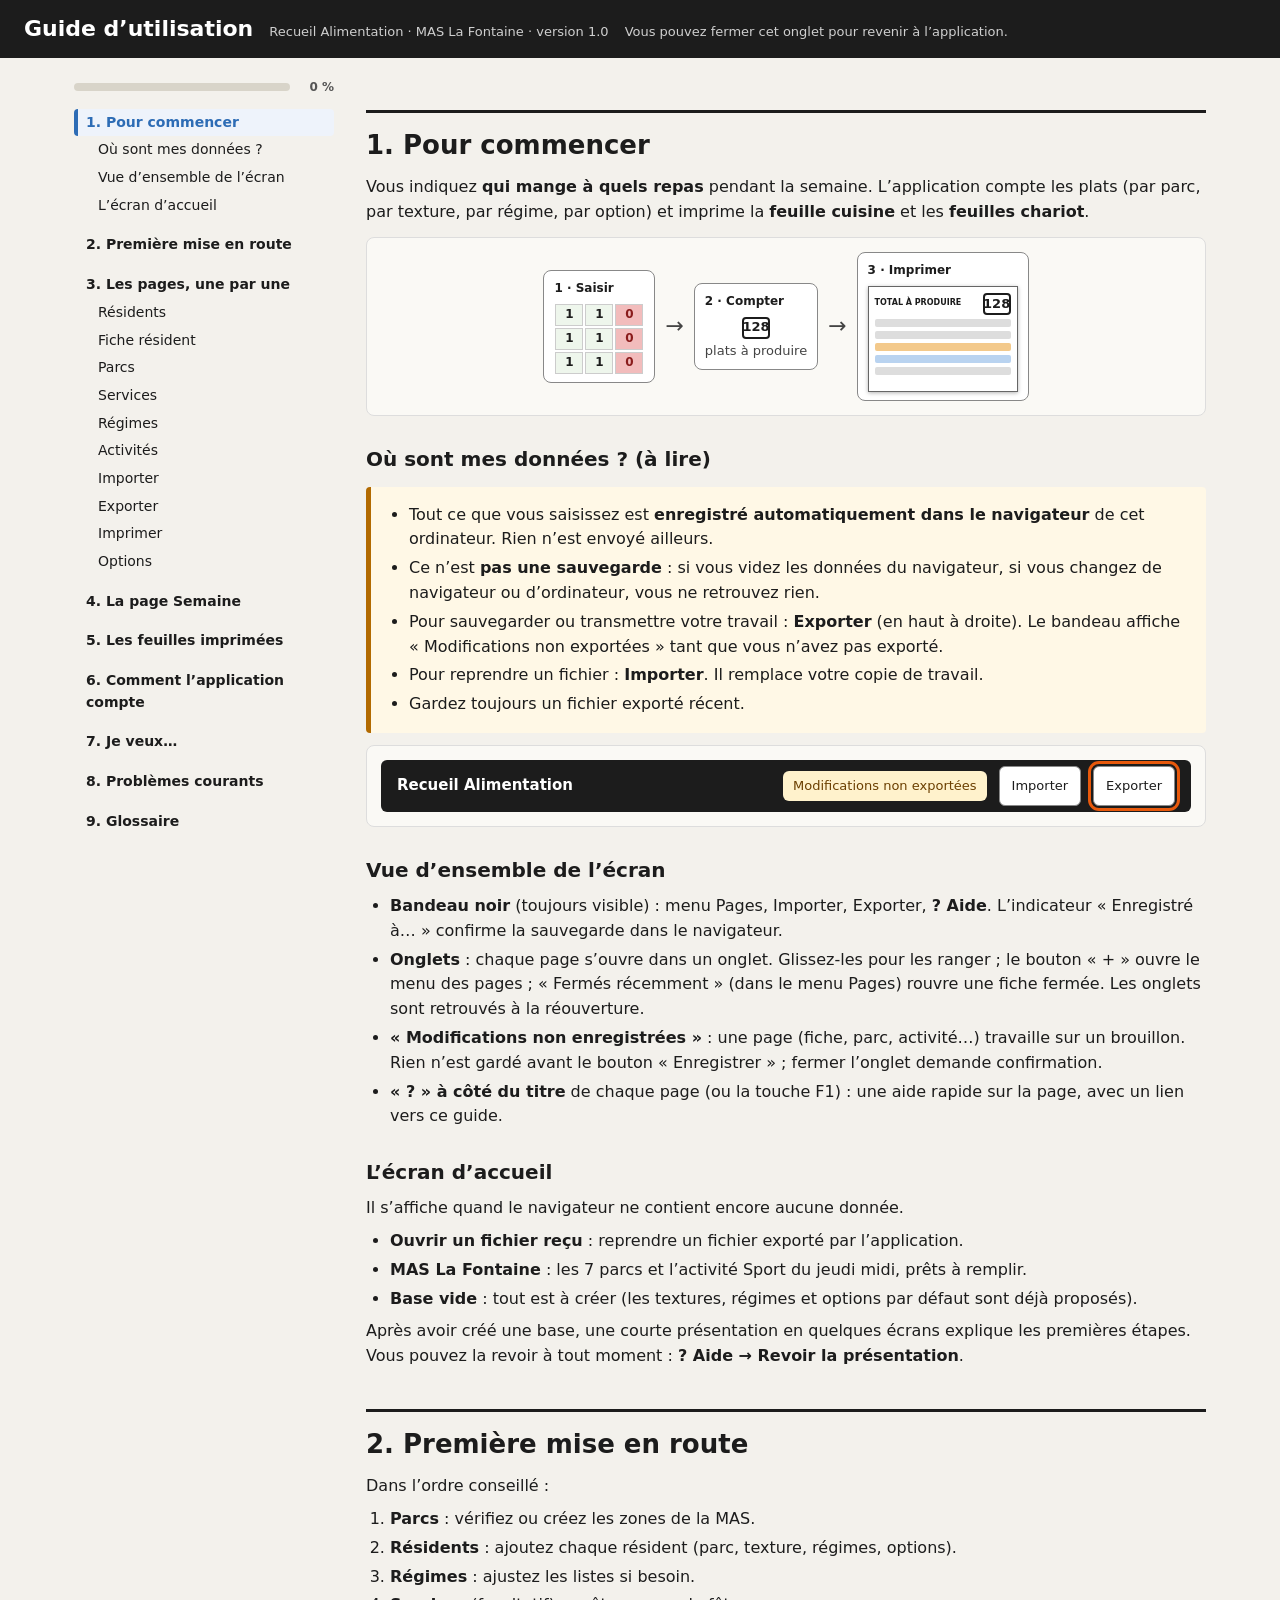
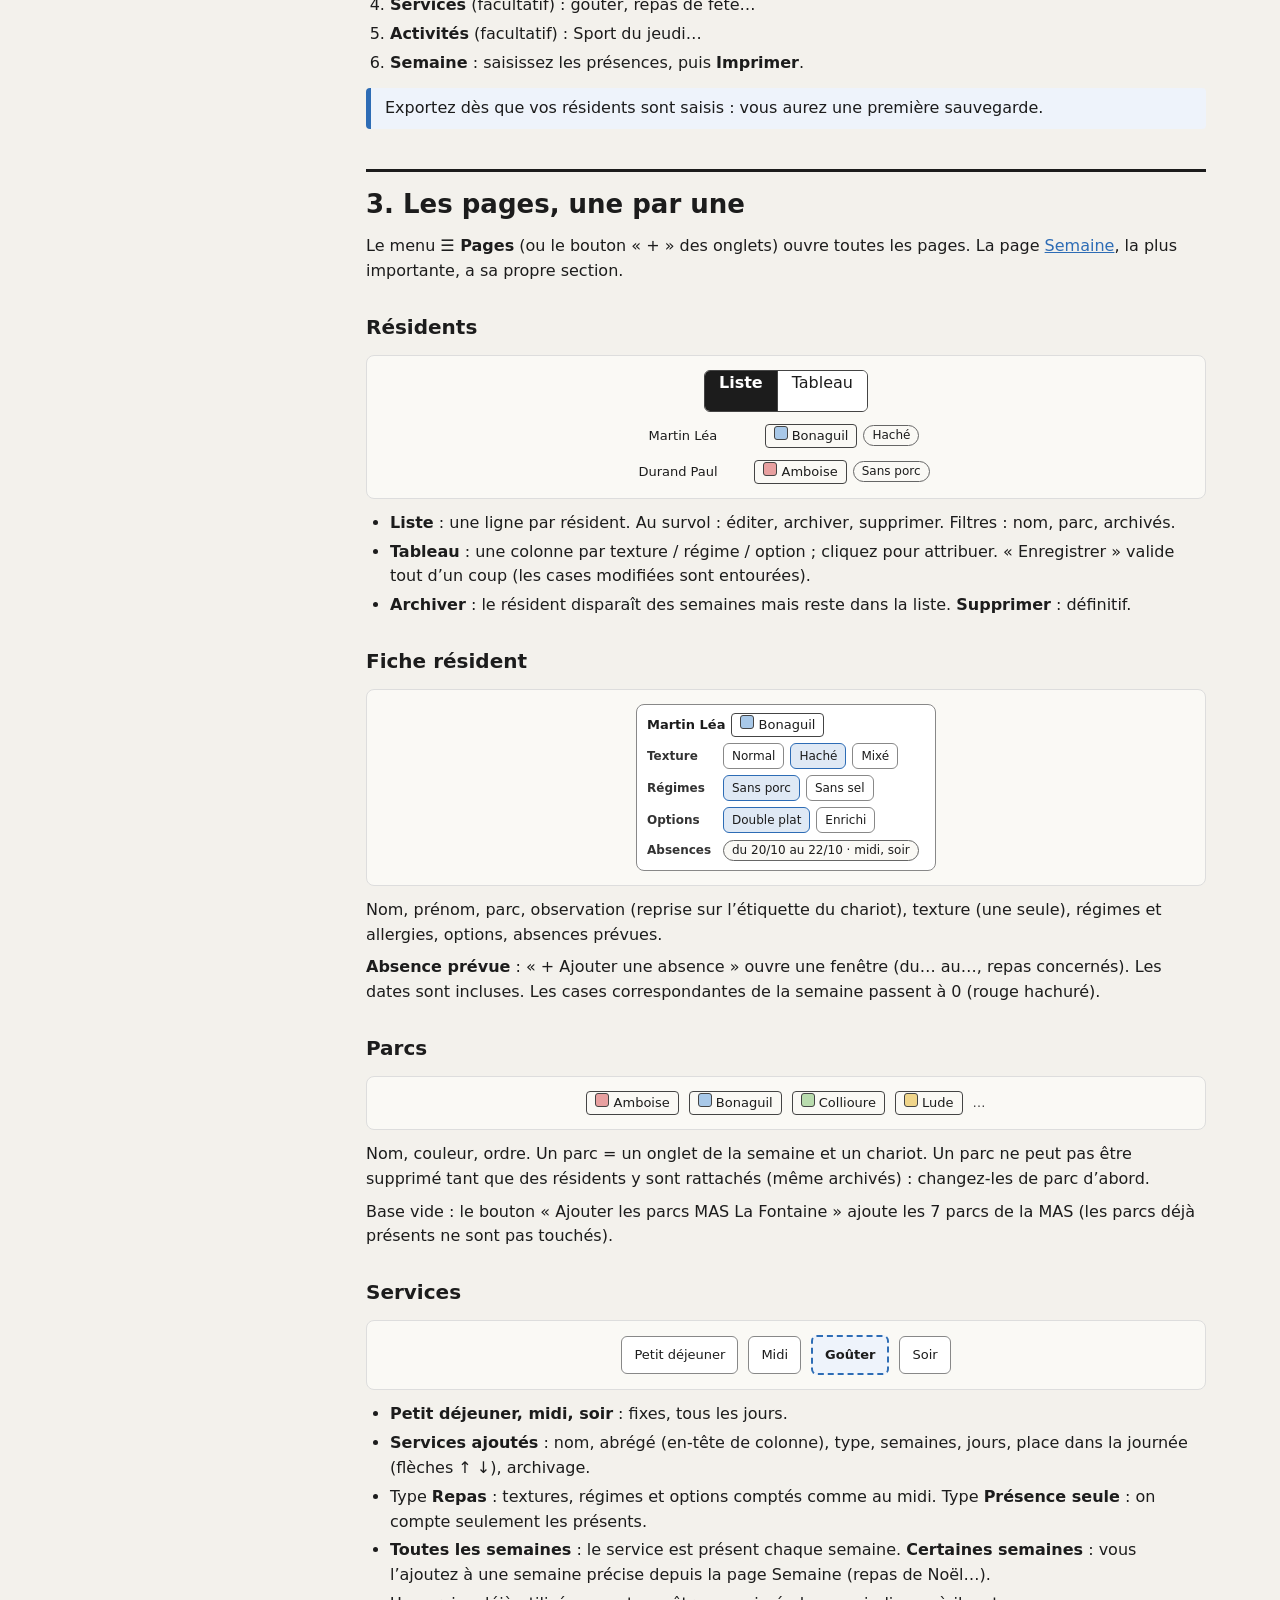
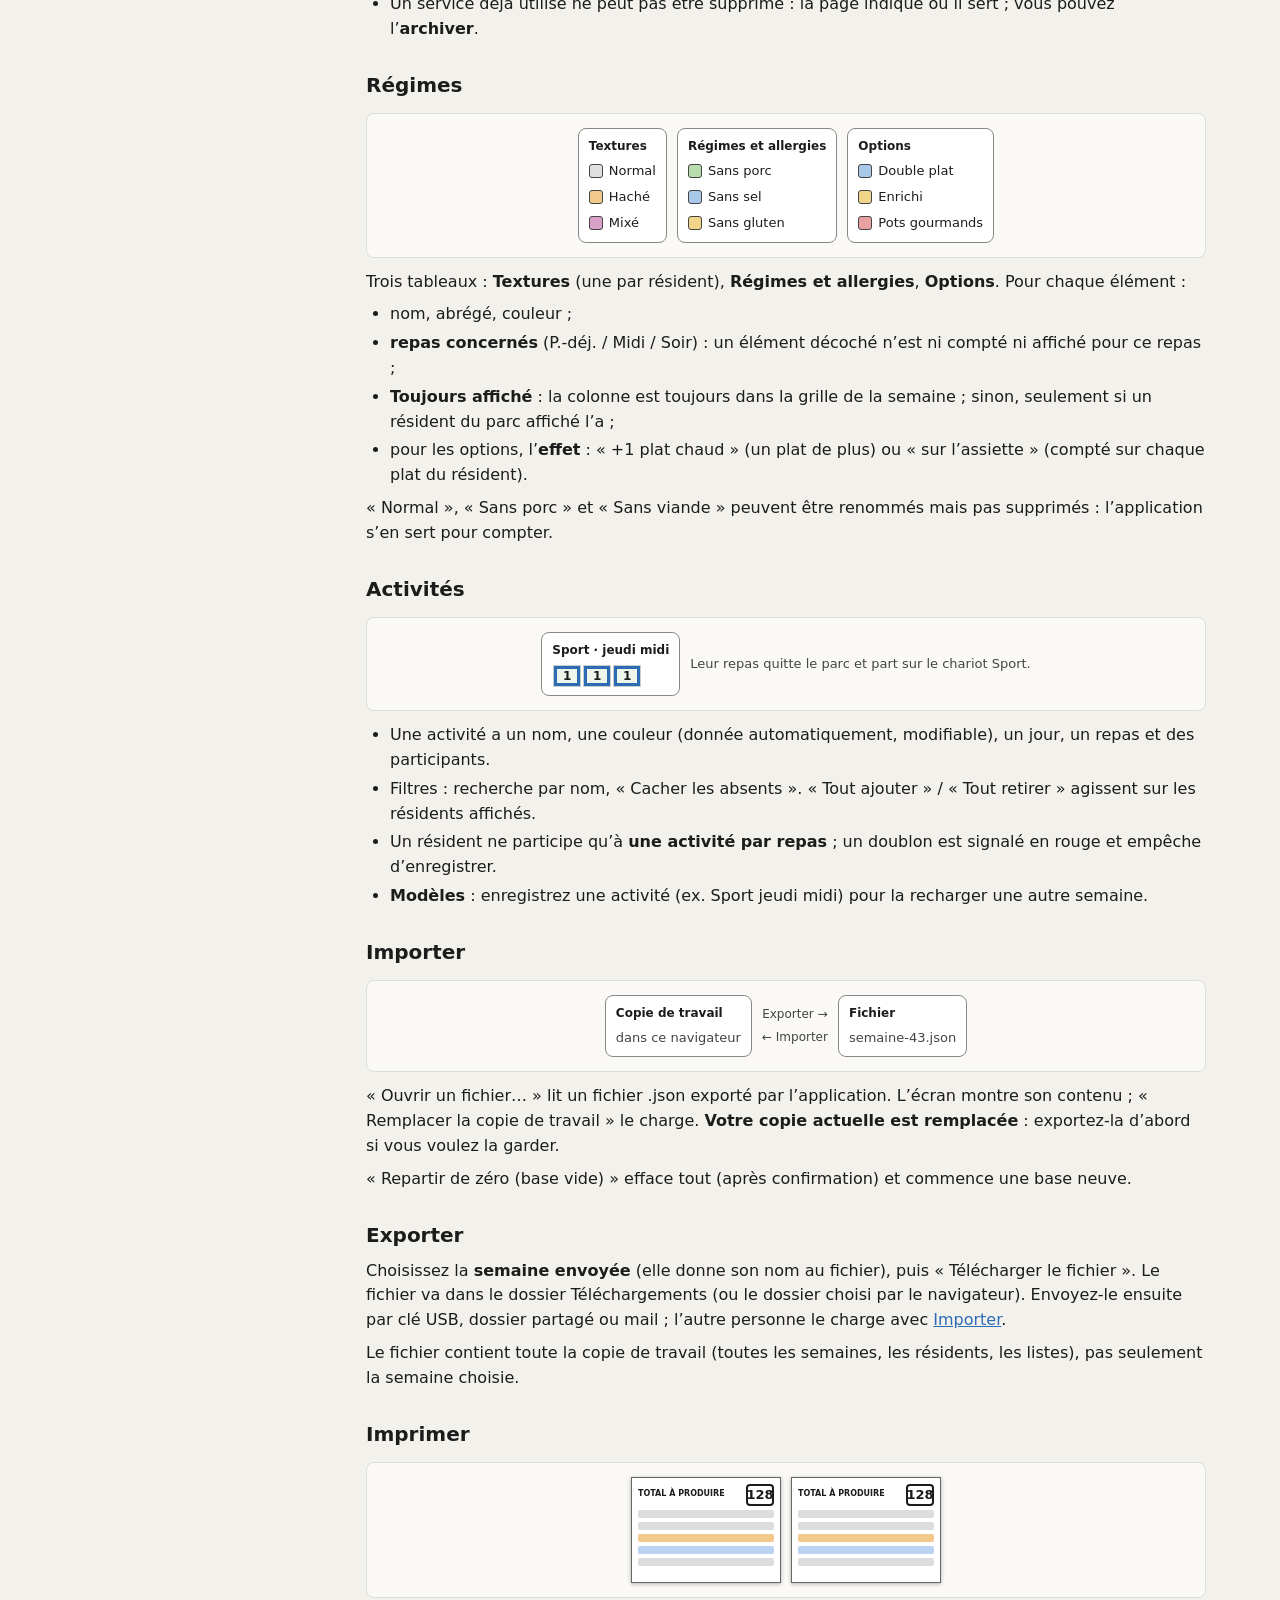
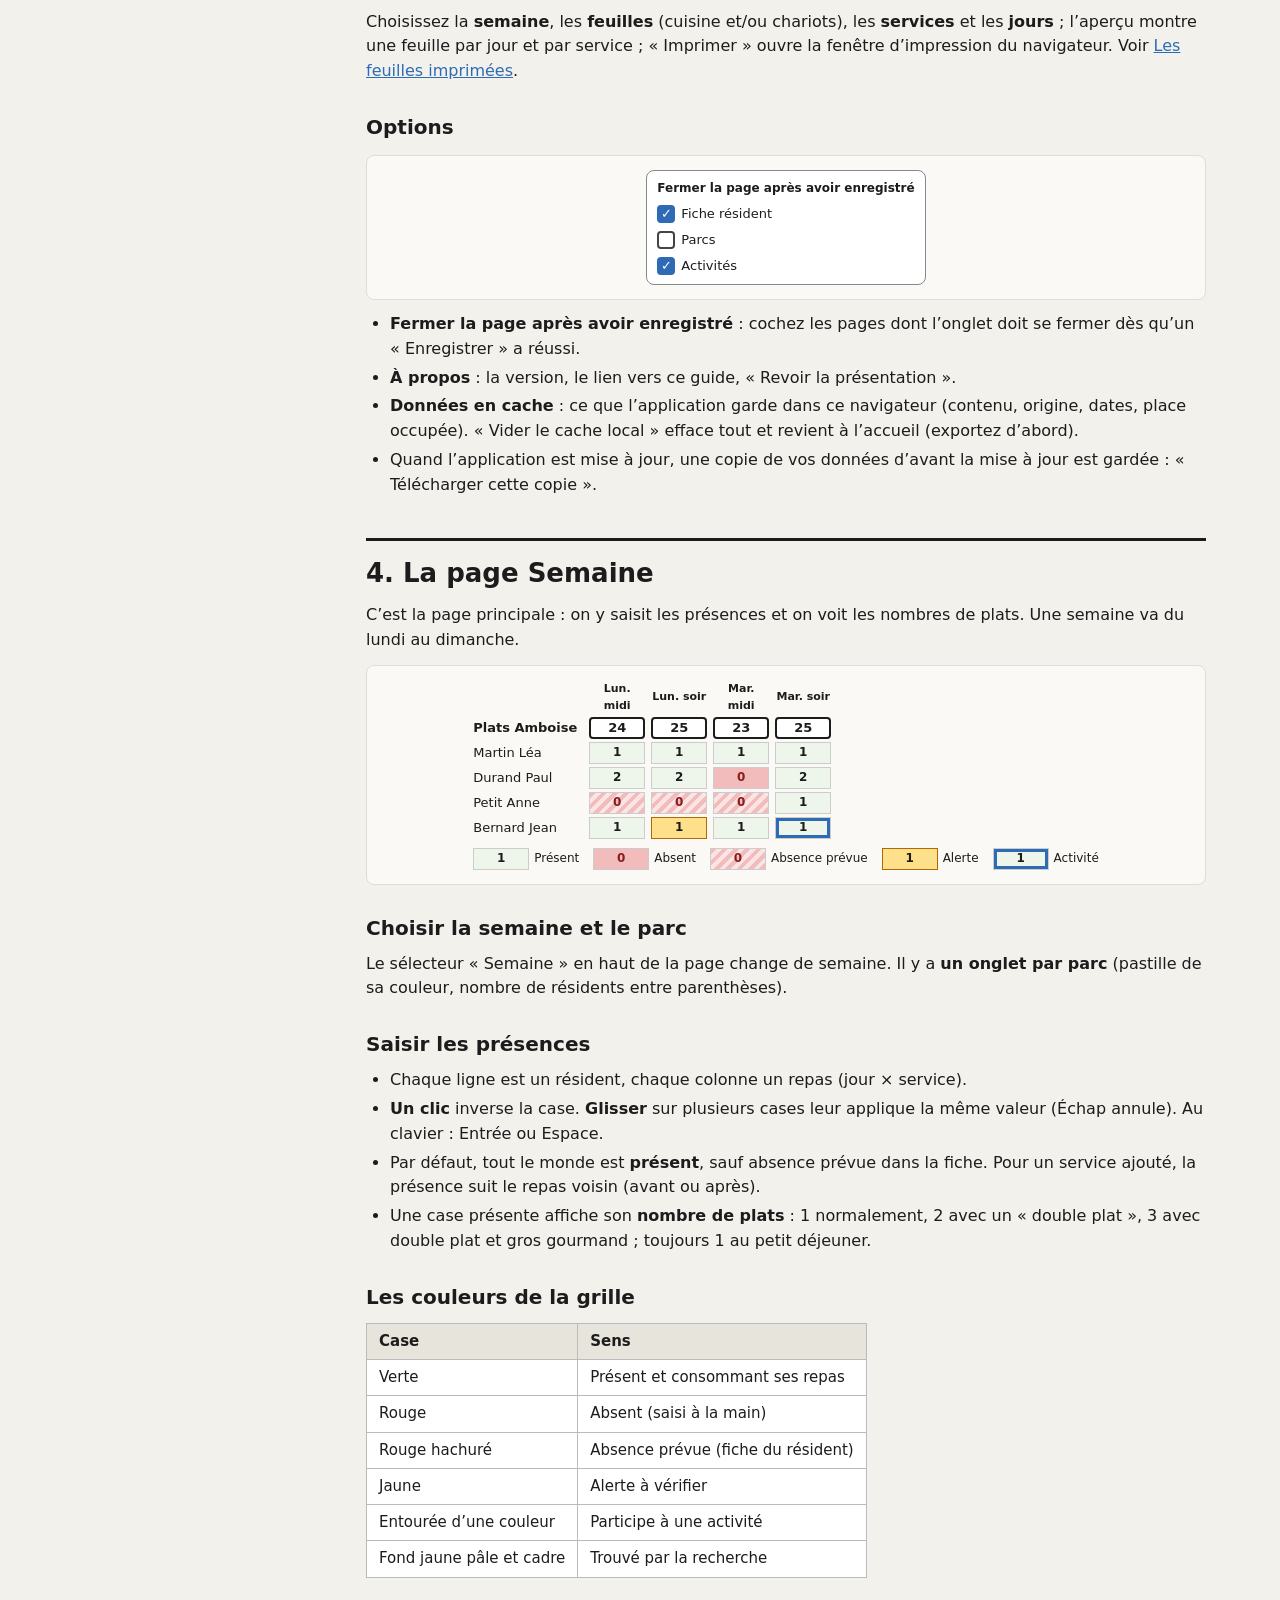
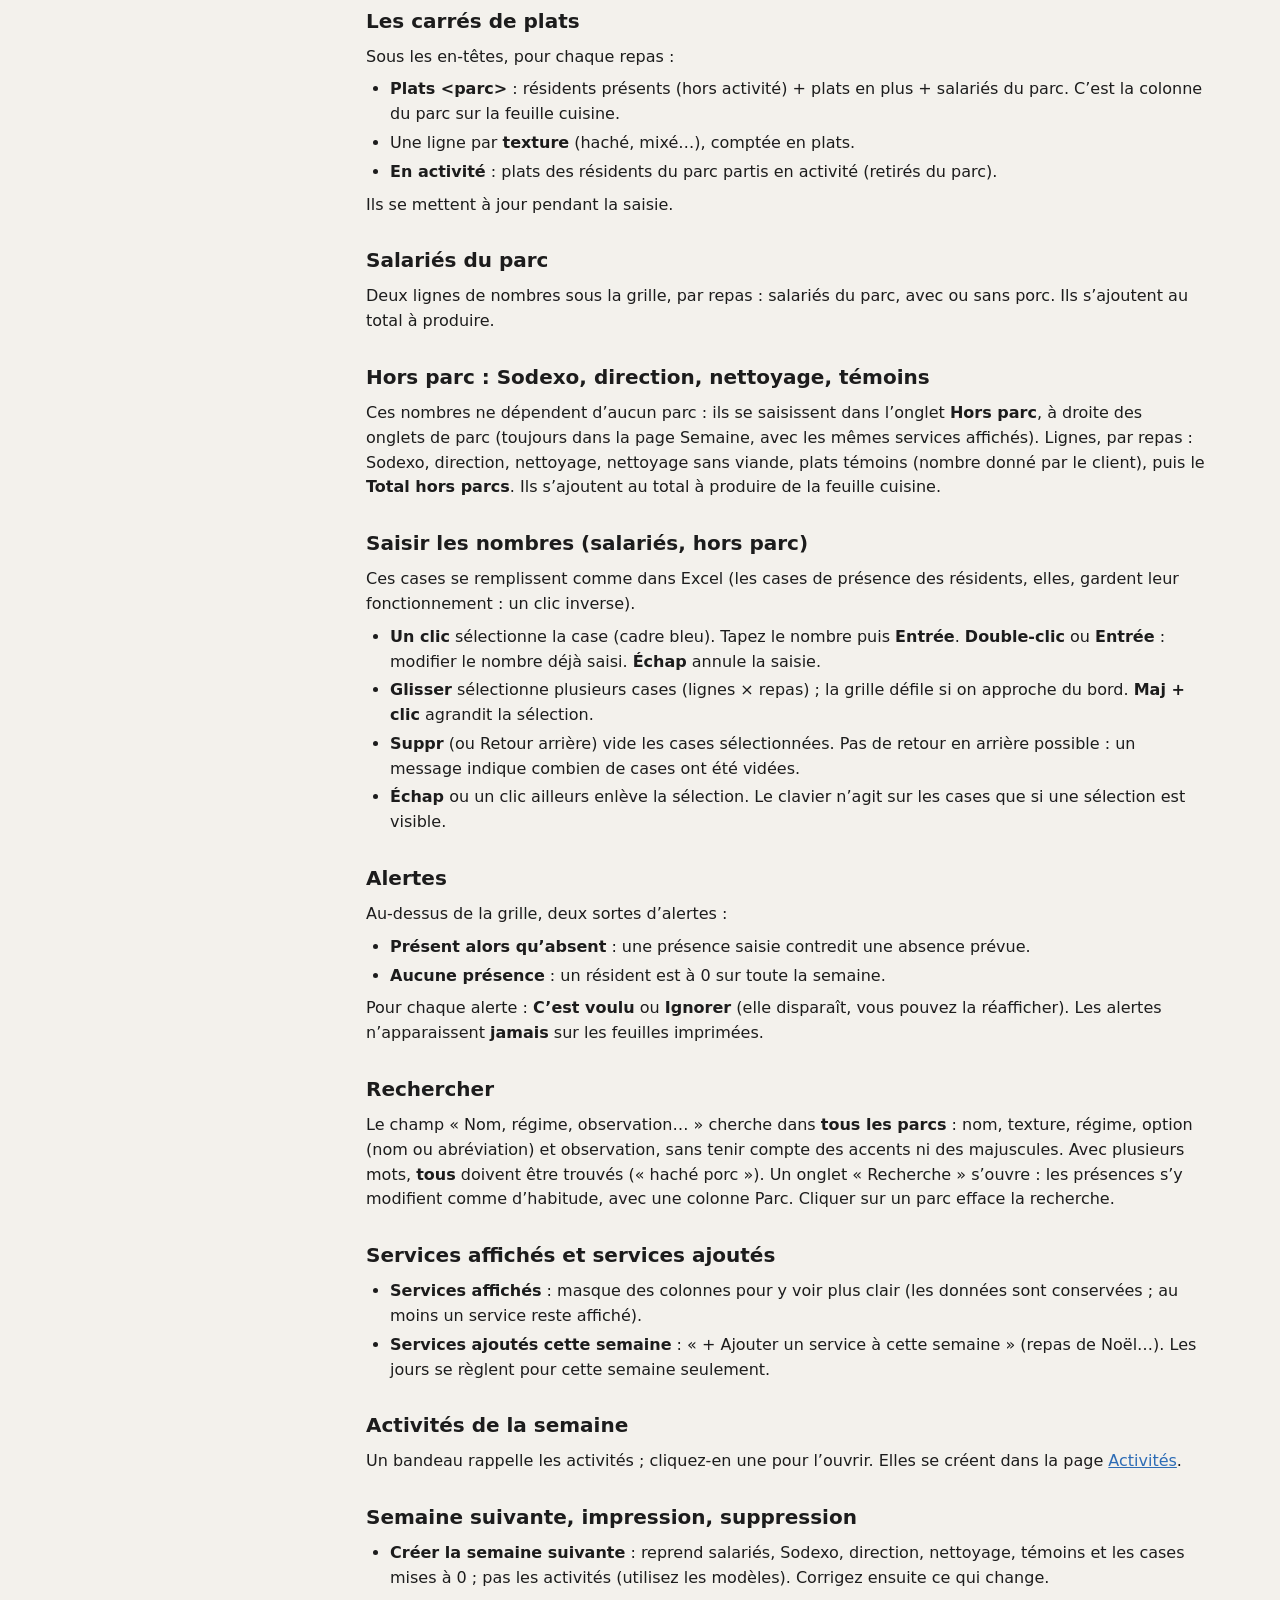
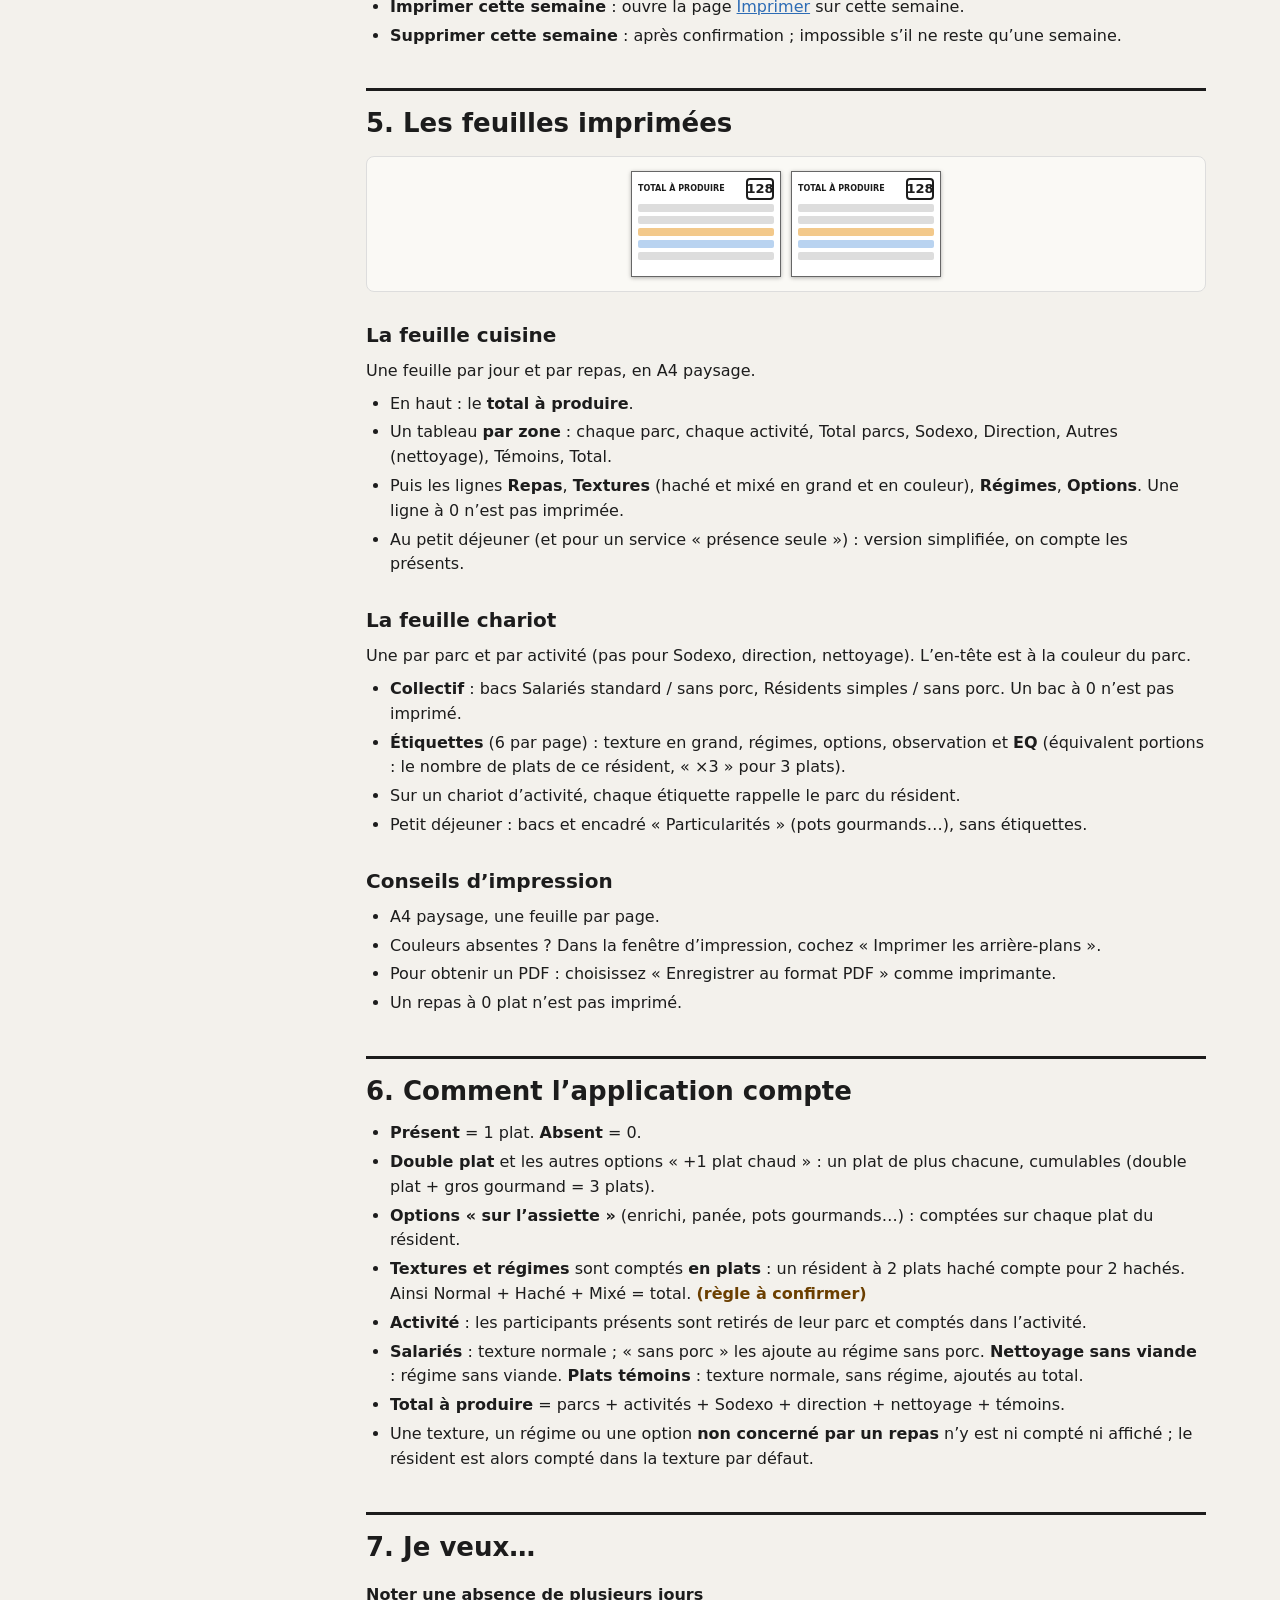
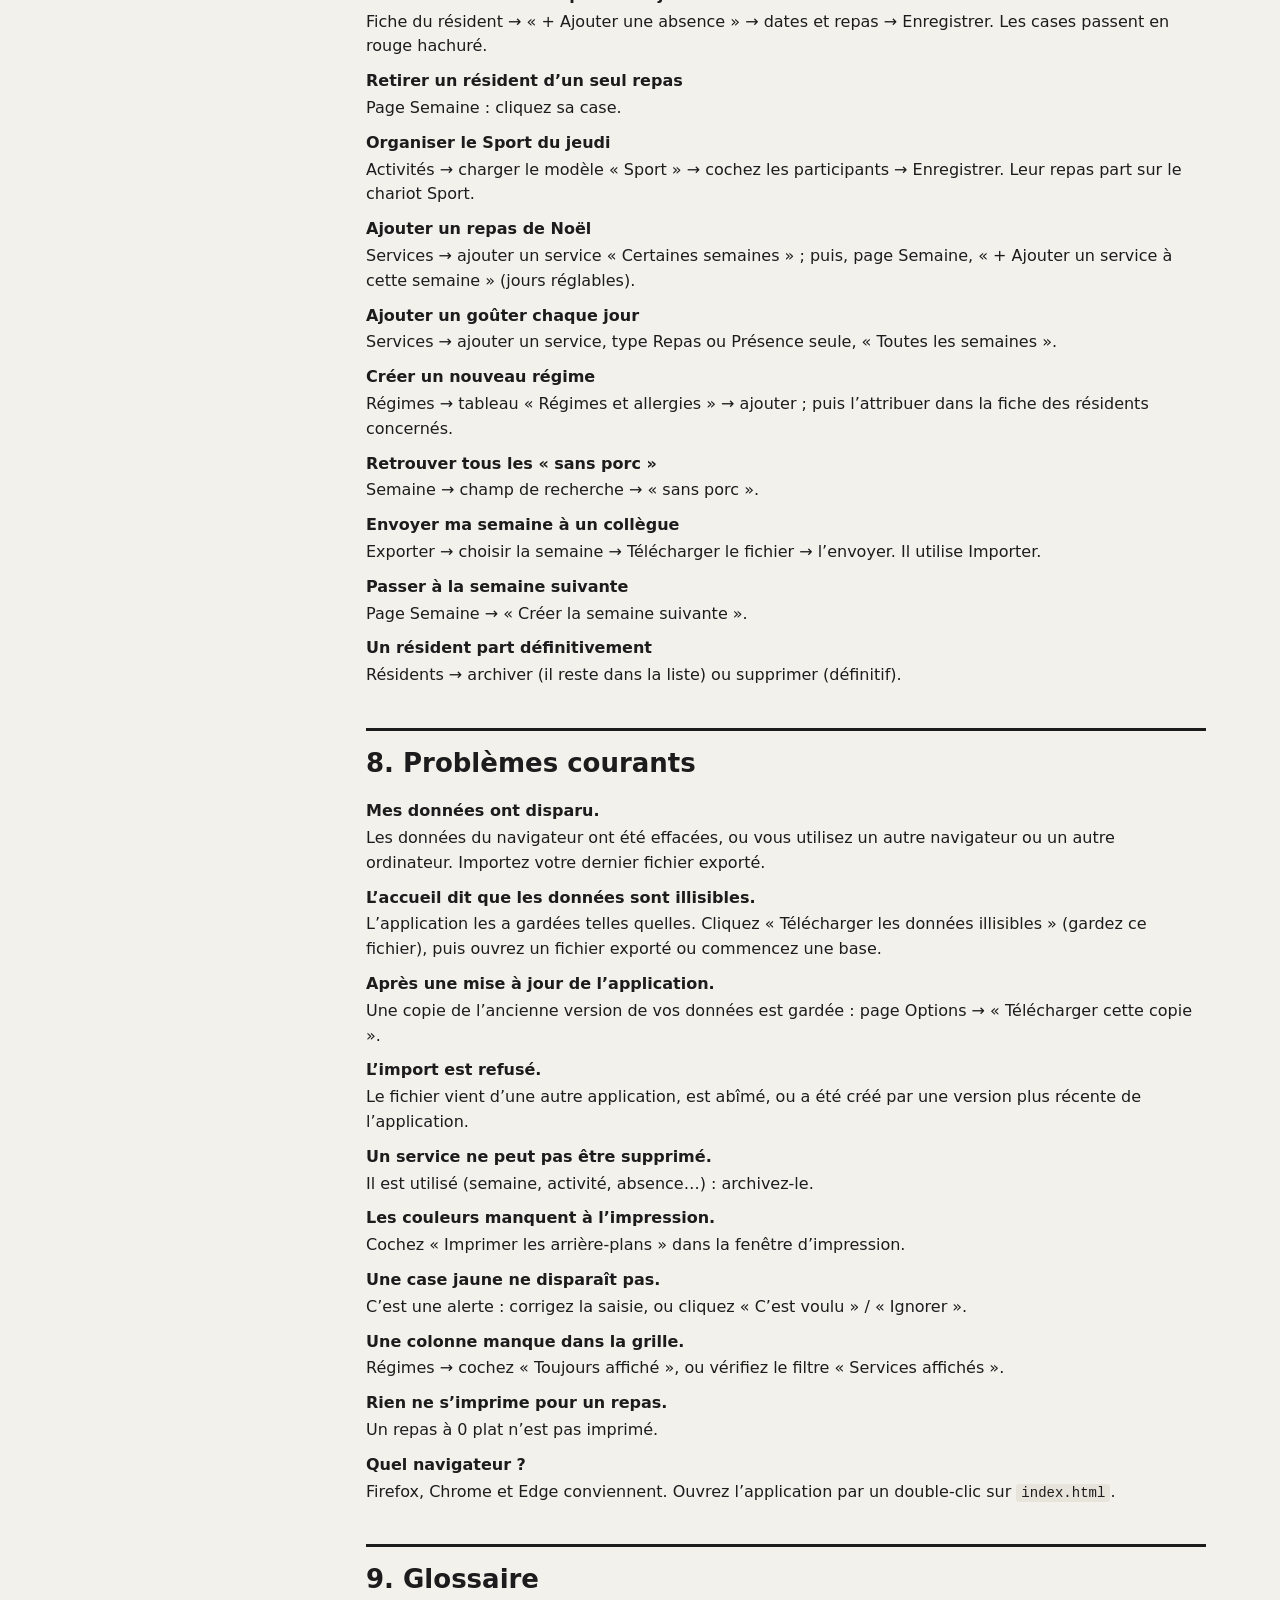
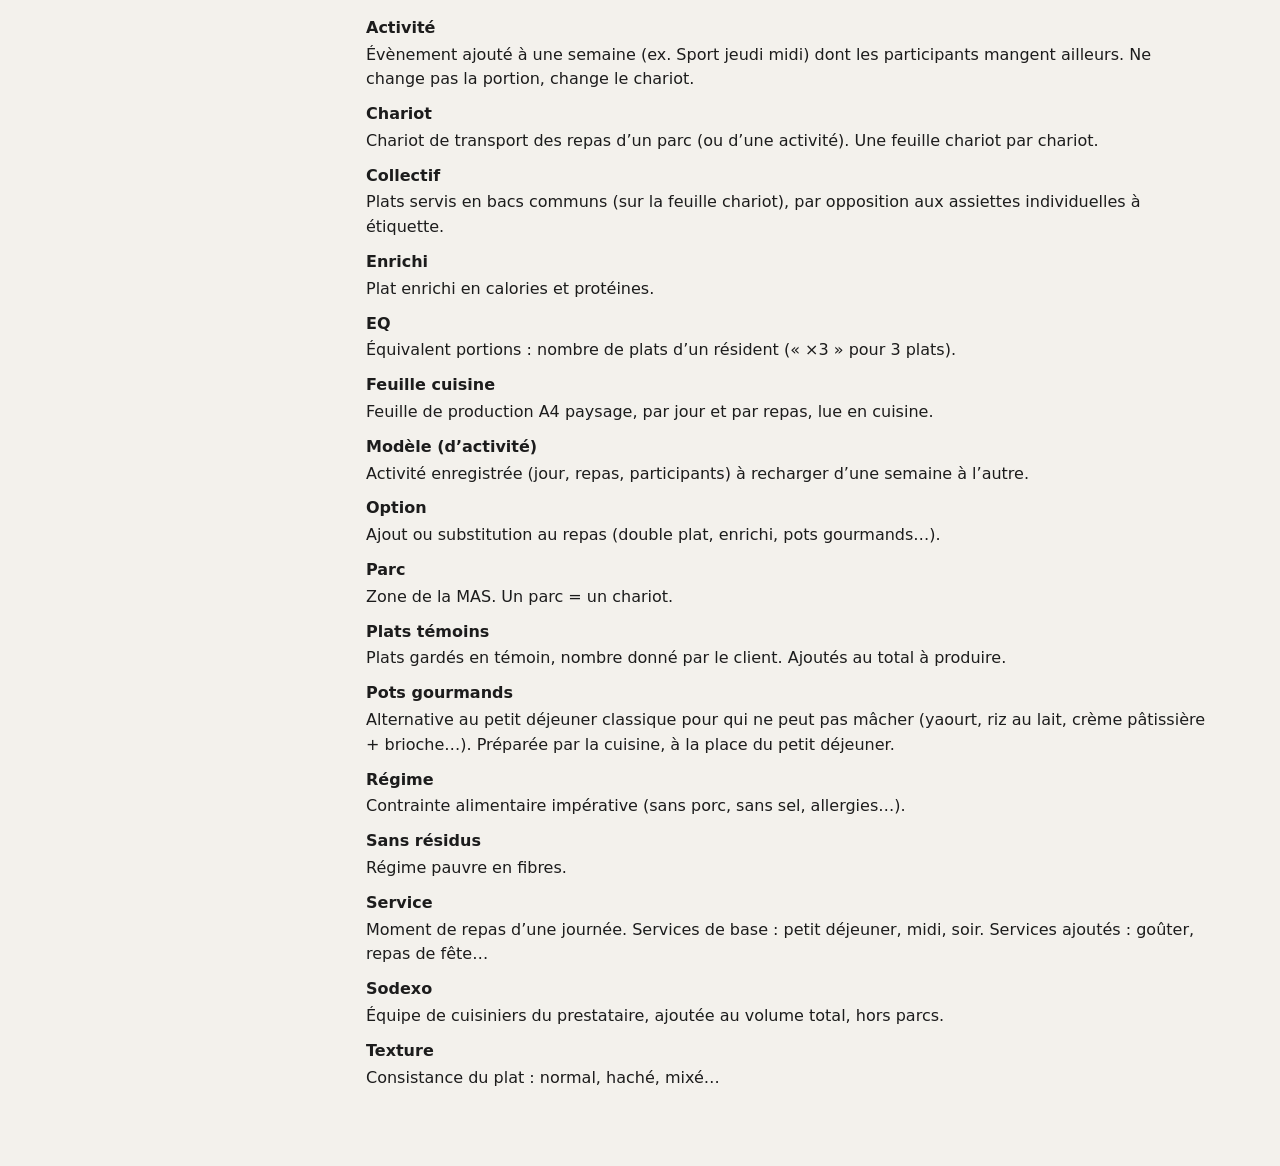
==== commit 98616e02: "Semaine : sélection des cases de quantité façon Excel (livraison 1) Cases Hors parc et salariés des " ====
--- a/src/guide.html
+++ b/src/guide.html
@@ -199,6 +199,15 @@
 
 <h3 id="horsparc">Hors parc : Sodexo, direction, nettoyage, témoins</h3>
 <p>Ces nombres ne dépendent d’aucun parc : ils se saisissent dans l’onglet <strong>Hors parc</strong>, à droite des onglets de parc (toujours dans la page Semaine, avec les mêmes services affichés). Lignes, par repas : Sodexo, direction, nettoyage, nettoyage sans viande, plats témoins (nombre donné par le client), puis le <strong>Total hors parcs</strong>. Ils s’ajoutent au total à produire de la feuille cuisine.</p>
+
+<h3 id="nombres">Saisir les nombres (salariés, hors parc)</h3>
+<p>Ces cases se remplissent comme dans Excel (les cases de présence des résidents, elles, gardent leur fonctionnement : un clic inverse).</p>
+<ul>
+  <li><strong>Un clic</strong> sélectionne la case (cadre bleu). Tapez le nombre puis <strong>Entrée</strong>. <strong>Double-clic</strong> ou <strong>Entrée</strong> : modifier le nombre déjà saisi. <strong>Échap</strong> annule la saisie.</li>
+  <li><strong>Glisser</strong> sélectionne plusieurs cases (lignes × repas) ; la grille défile si on approche du bord. <strong>Maj + clic</strong> agrandit la sélection.</li>
+  <li><strong>Suppr</strong> (ou Retour arrière) vide les cases sélectionnées. Pas de retour en arrière possible : un message indique combien de cases ont été vidées.</li>
+  <li><strong>Échap</strong> ou un clic ailleurs enlève la sélection. Le clavier n’agit sur les cases que si une sélection est visible.</li>
+</ul>
 
 <h3 id="alertes">Alertes</h3>
 <p>Au-dessus de la grille, deux sortes d’alertes :</p>
--- a/src/css/app.css
+++ b/src/css/app.css
@@ -186,6 +186,12 @@
 .gc.etiquette{display:block;line-height:30px;white-space:nowrap;overflow:hidden;text-overflow:ellipsis}
 .gnote{border-bottom:1px solid #ccc;font-size:11px;color:#555;display:flex;align-items:center;padding-left:6px}
 .nb{width:100%;height:100%;border:0;text-align:center;font-weight:700;background:#fff;padding:0;-moz-appearance:textfield;appearance:textfield}
+/* Cases de quantité (selection-nombres.js) : sélection façon Excel, cadre autour du rectangle, case active en blanc */
+.gc.nbc{position:relative;font-weight:700;background:#fff;cursor:cell;user-select:none;touch-action:none;outline:none}
+.gc.nbc.sel{background:#d6e4f7;box-shadow:inset 0 calc(var(--h,0) * 2px) 0 var(--bleu),inset calc(var(--d,0) * -2px) 0 0 var(--bleu),inset 0 calc(var(--b,0) * -2px) 0 var(--bleu),inset calc(var(--g,0) * 2px) 0 0 var(--bleu)}
+.gc.nbc.sel.ancre{background:#fff}
+.nbc.sel-h{--h:1}.nbc.sel-b{--b:1}.nbc.sel-g{--g:1}.nbc.sel-d{--d:1}
+.nbc .nb-edition{position:absolute;inset:2px;width:auto;height:auto;outline:none;cursor:text}
 .nb::-webkit-outer-spin-button,.nb::-webkit-inner-spin-button{-webkit-appearance:none;margin:0}
 .legende{display:flex;flex-wrap:wrap;gap:6px 8px;align-items:center;font-size:13px;color:var(--gris)}
 .pc-ex{width:24px;height:18px;border:1px solid #ccc;display:inline-flex;align-items:center;justify-content:center;font-size:12px;font-weight:700;background:#eef6ec}
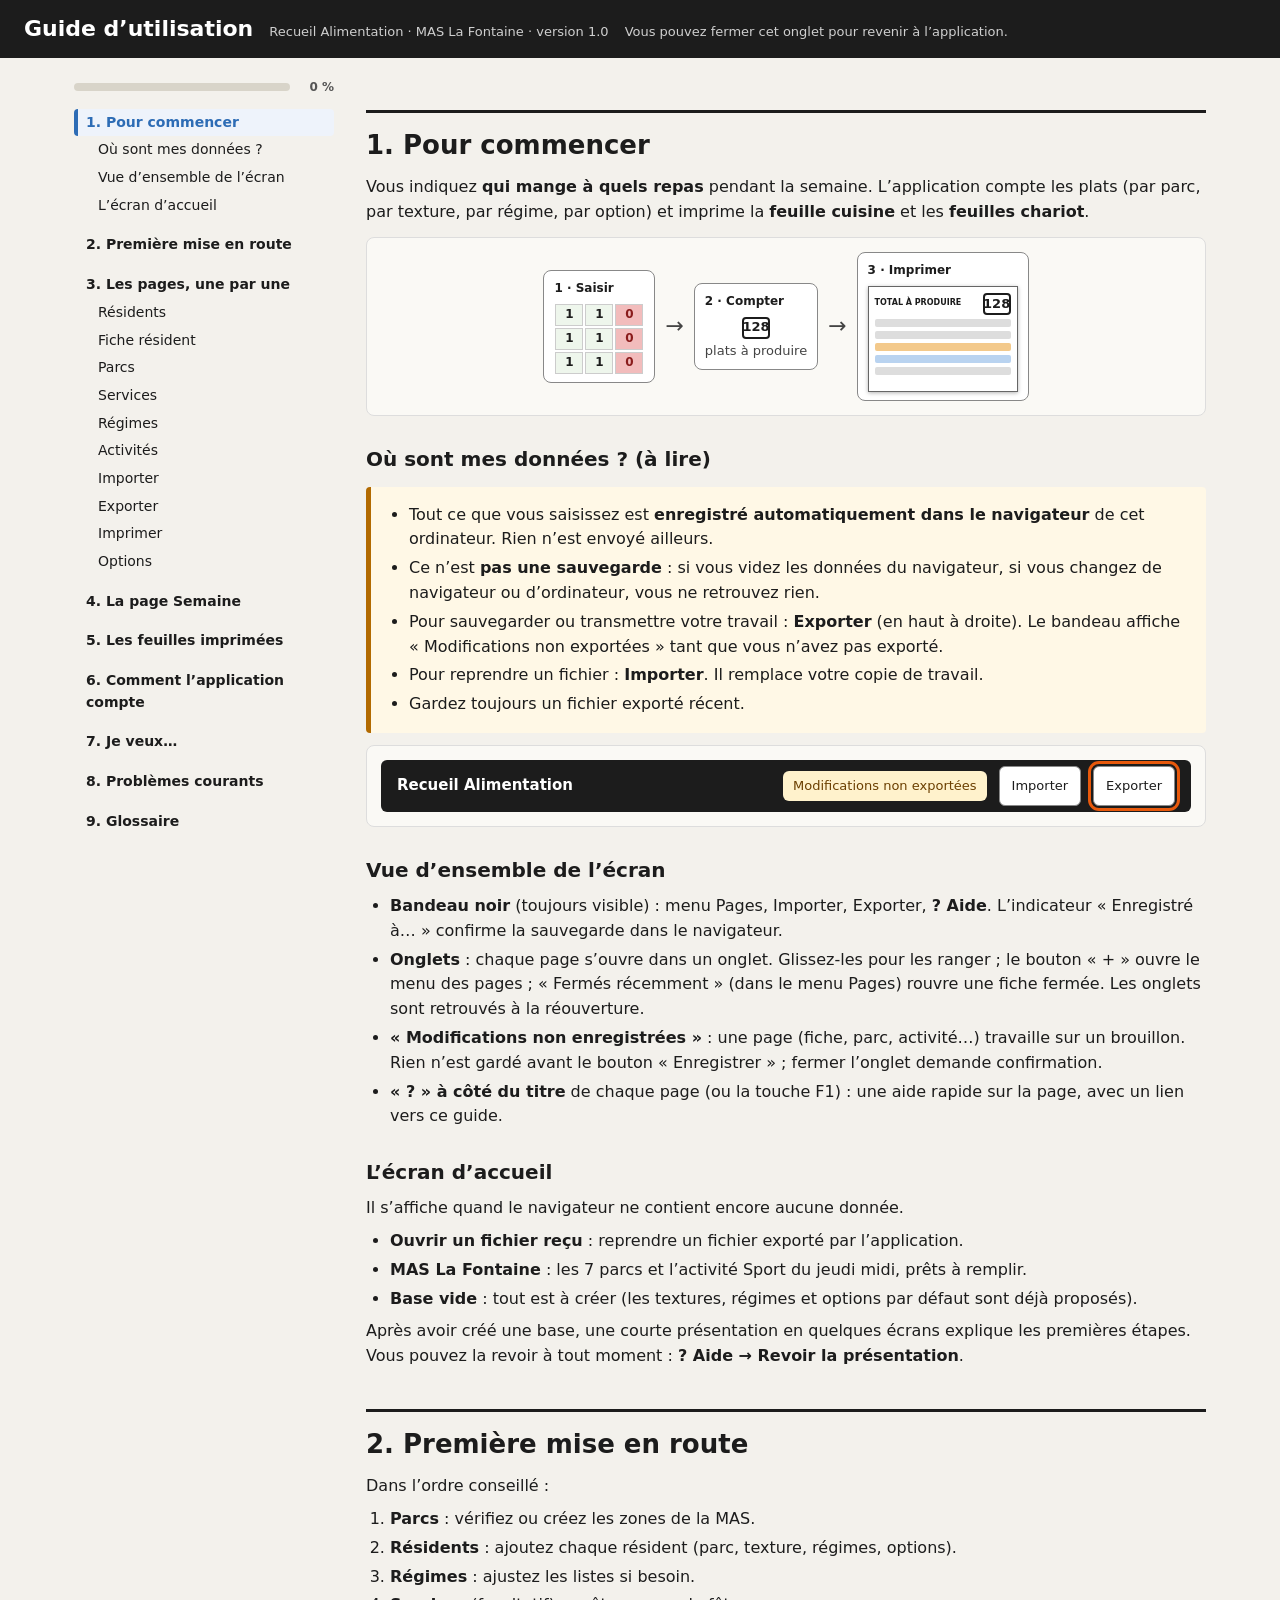
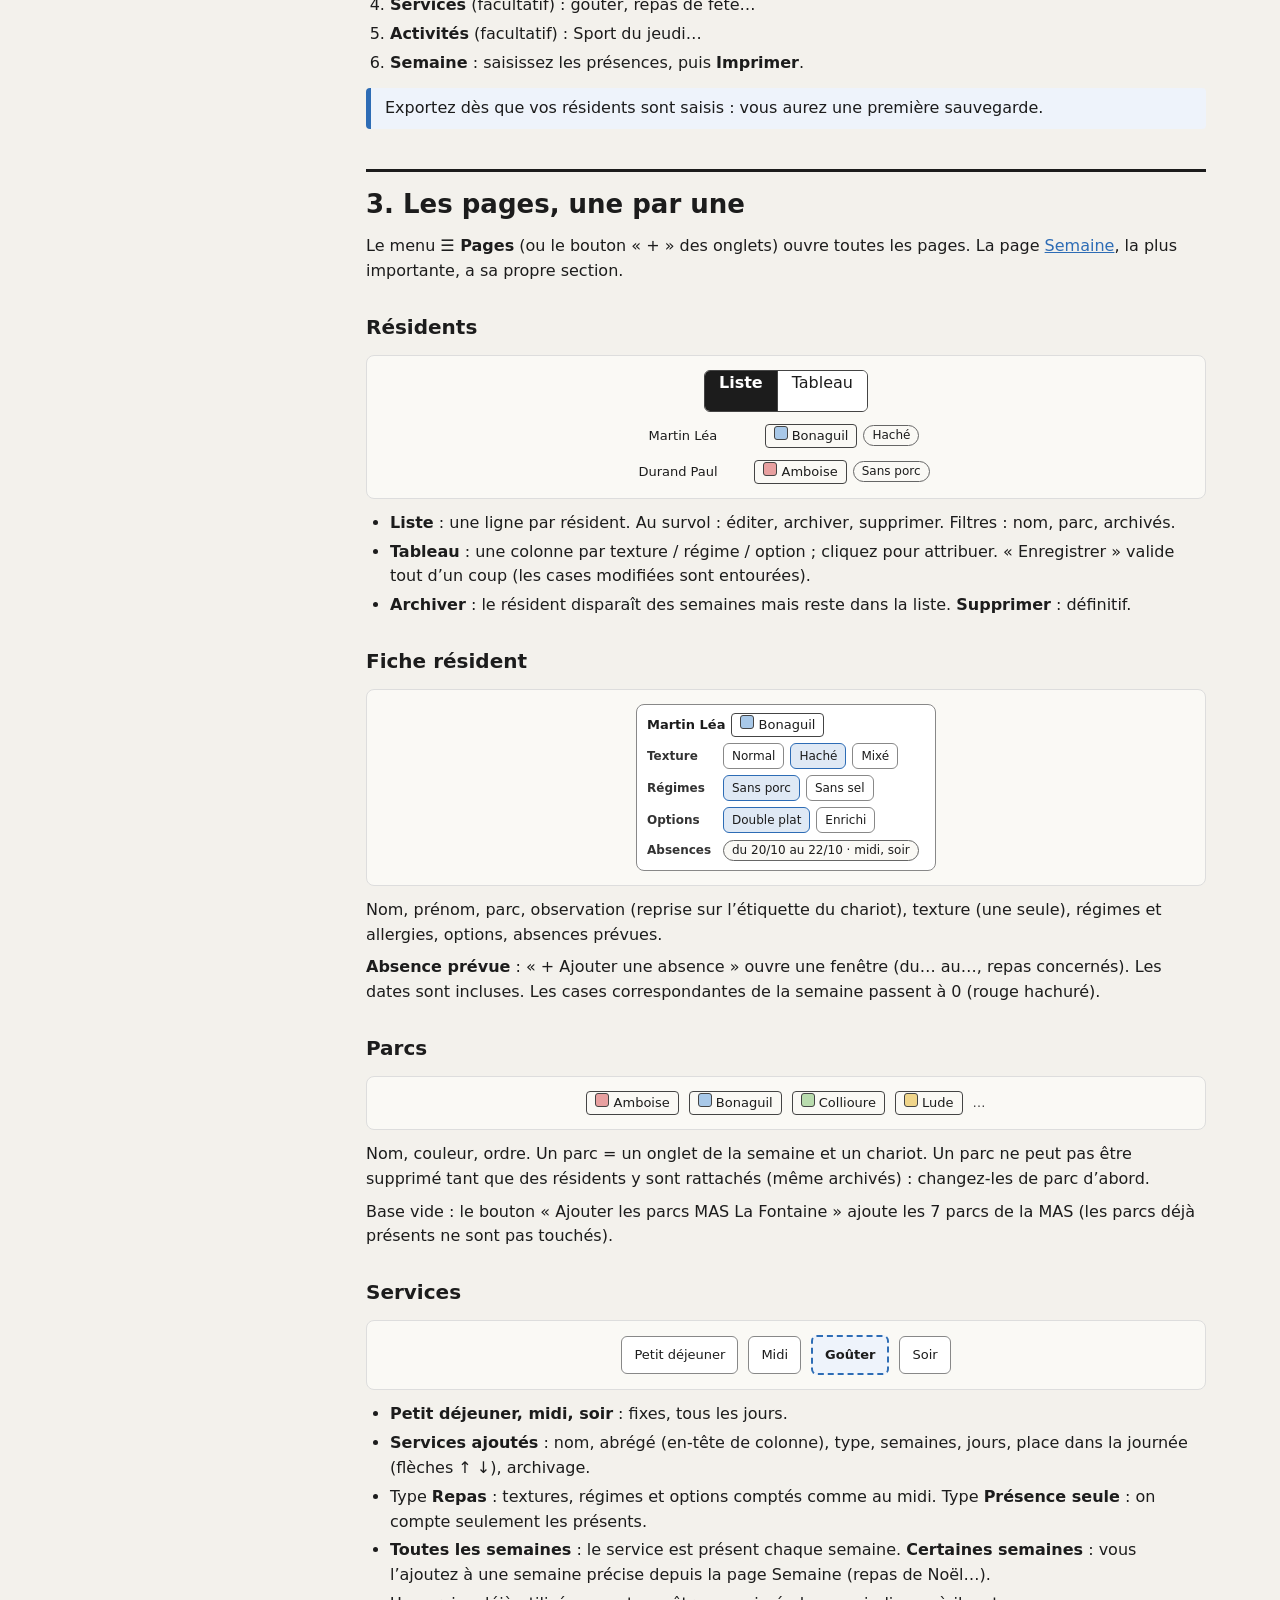
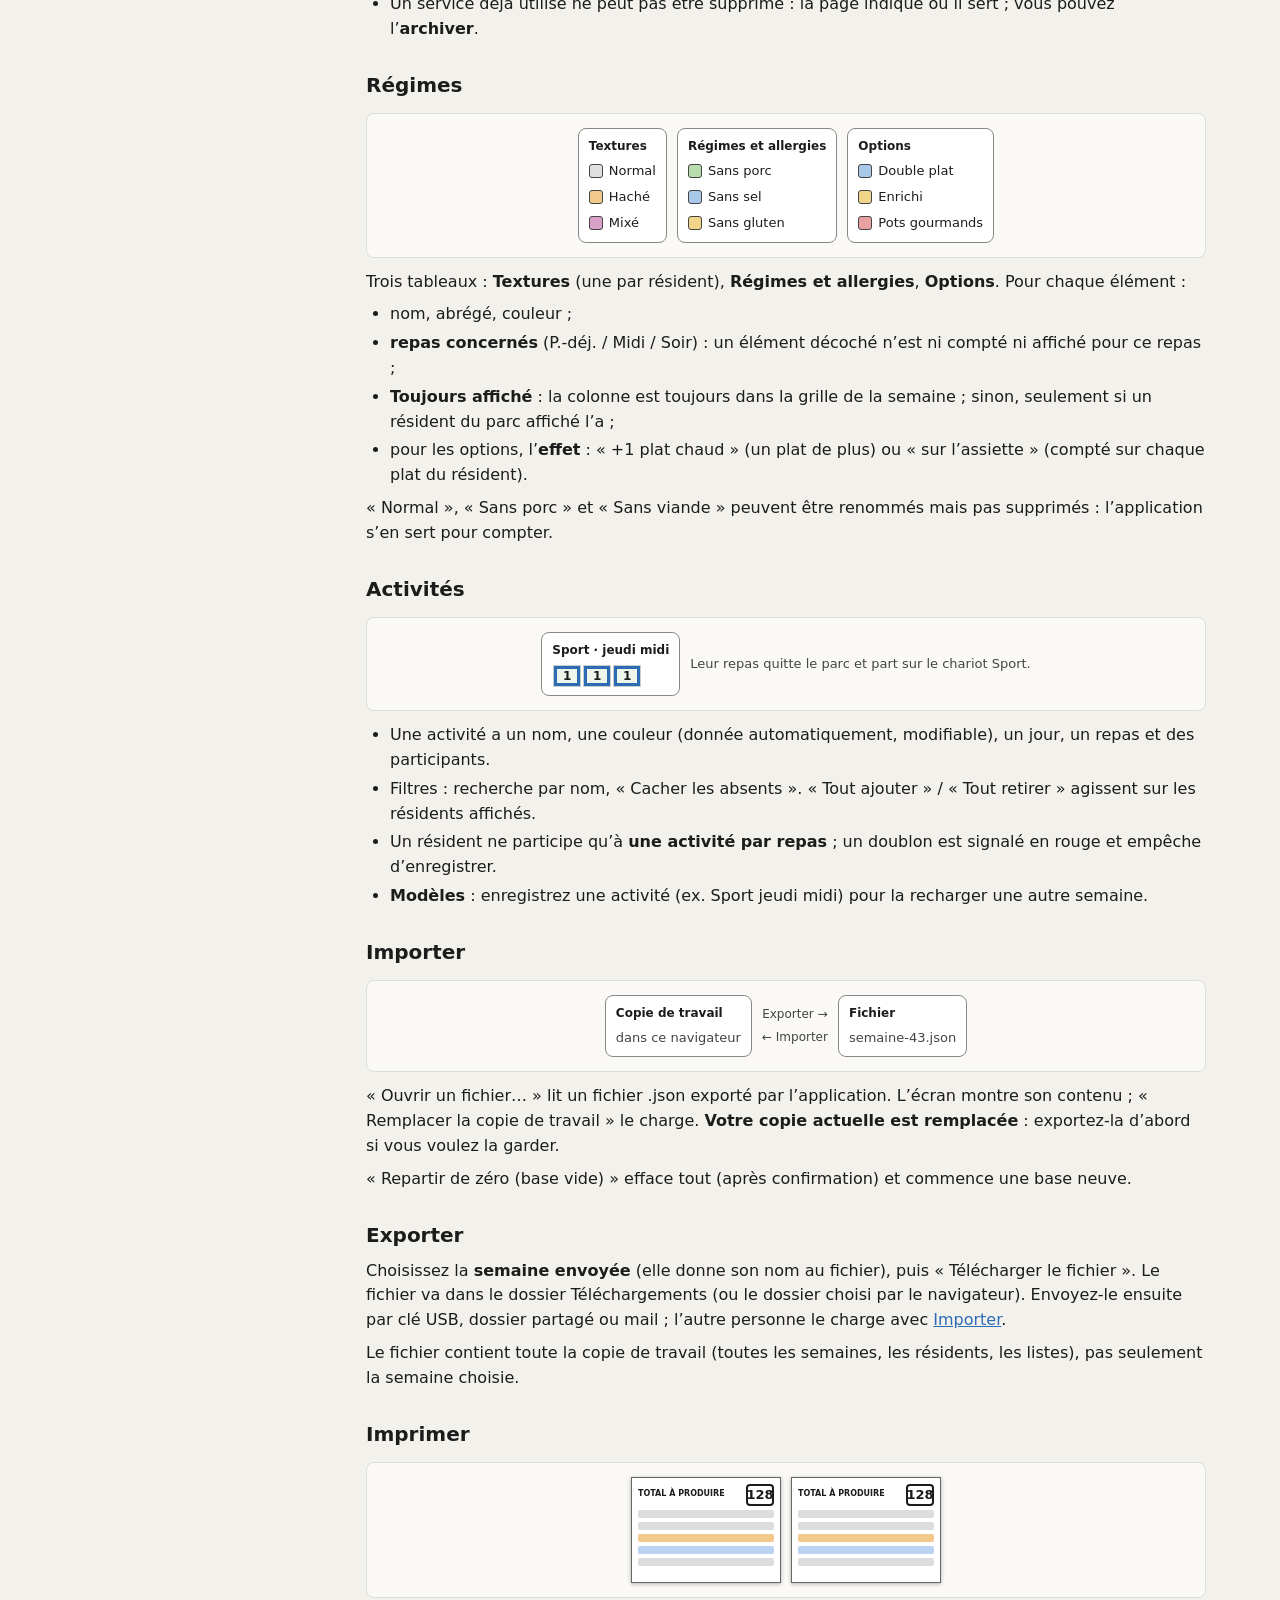
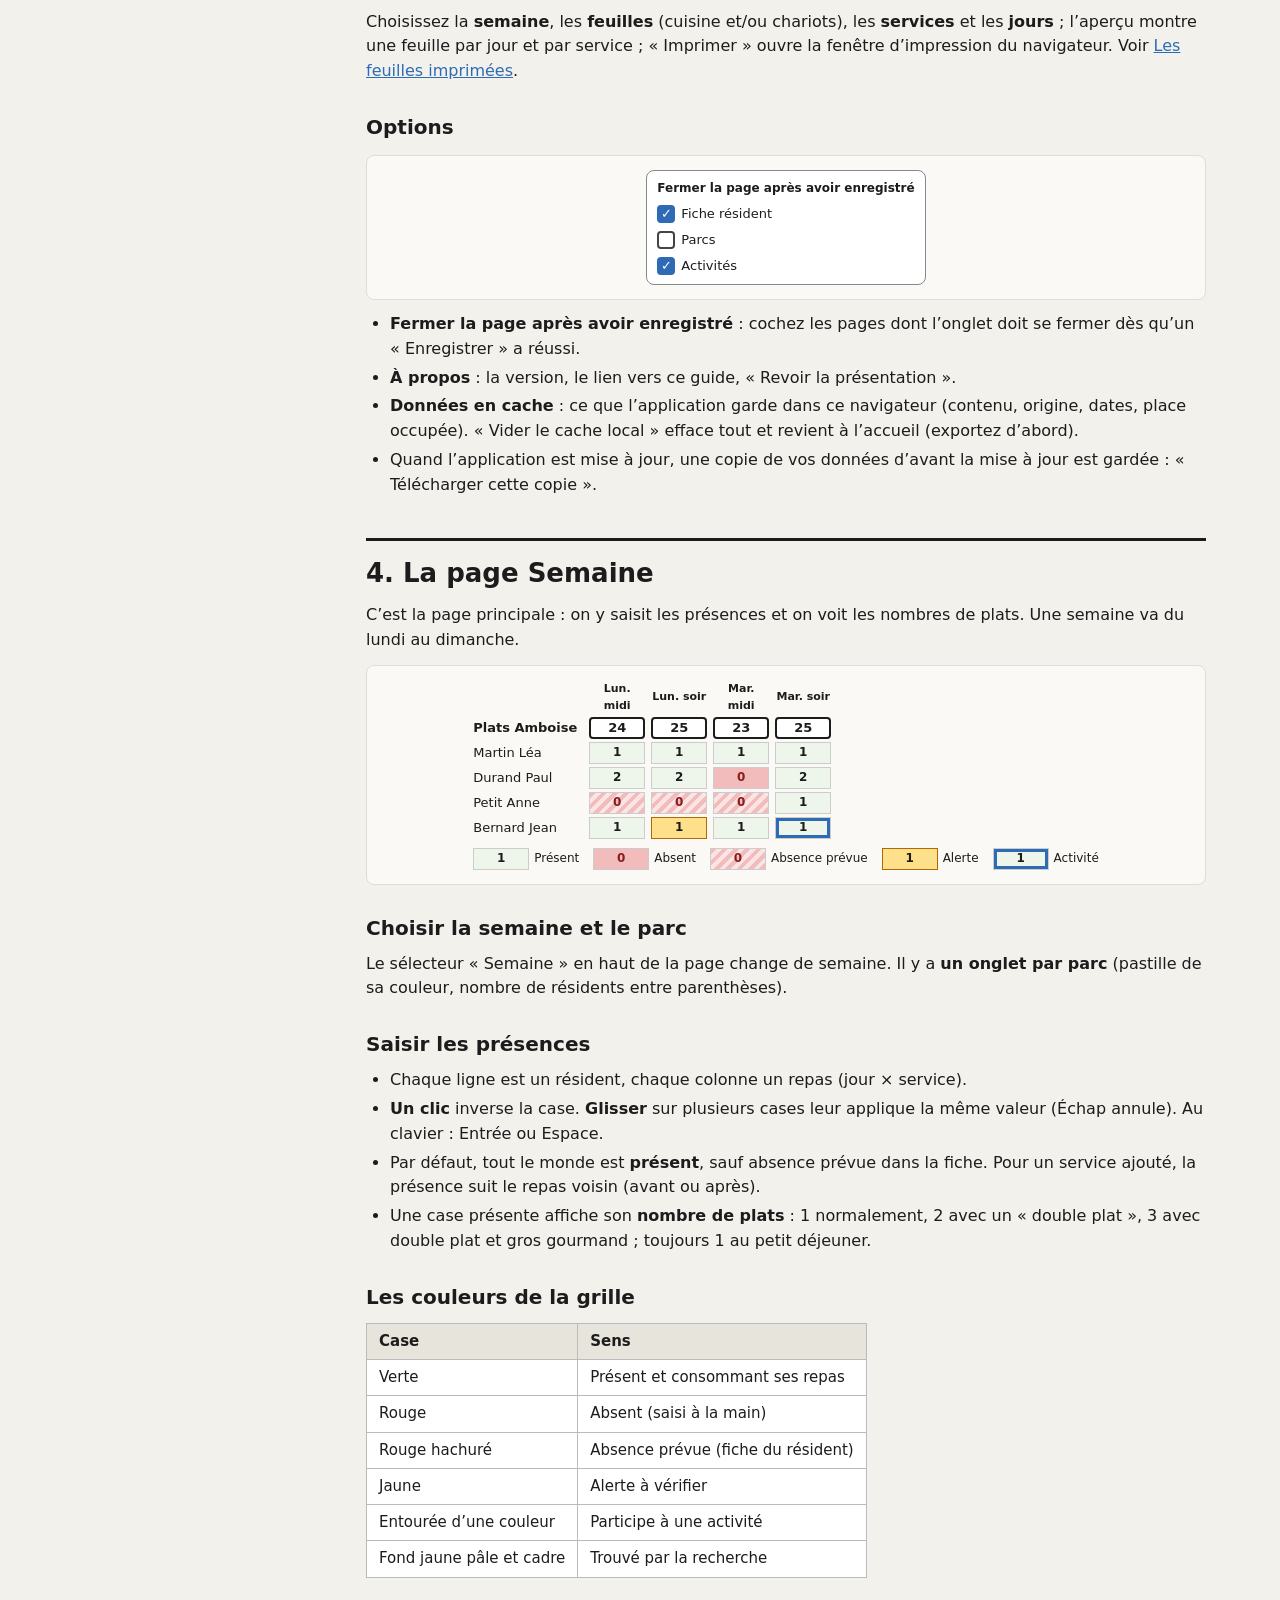
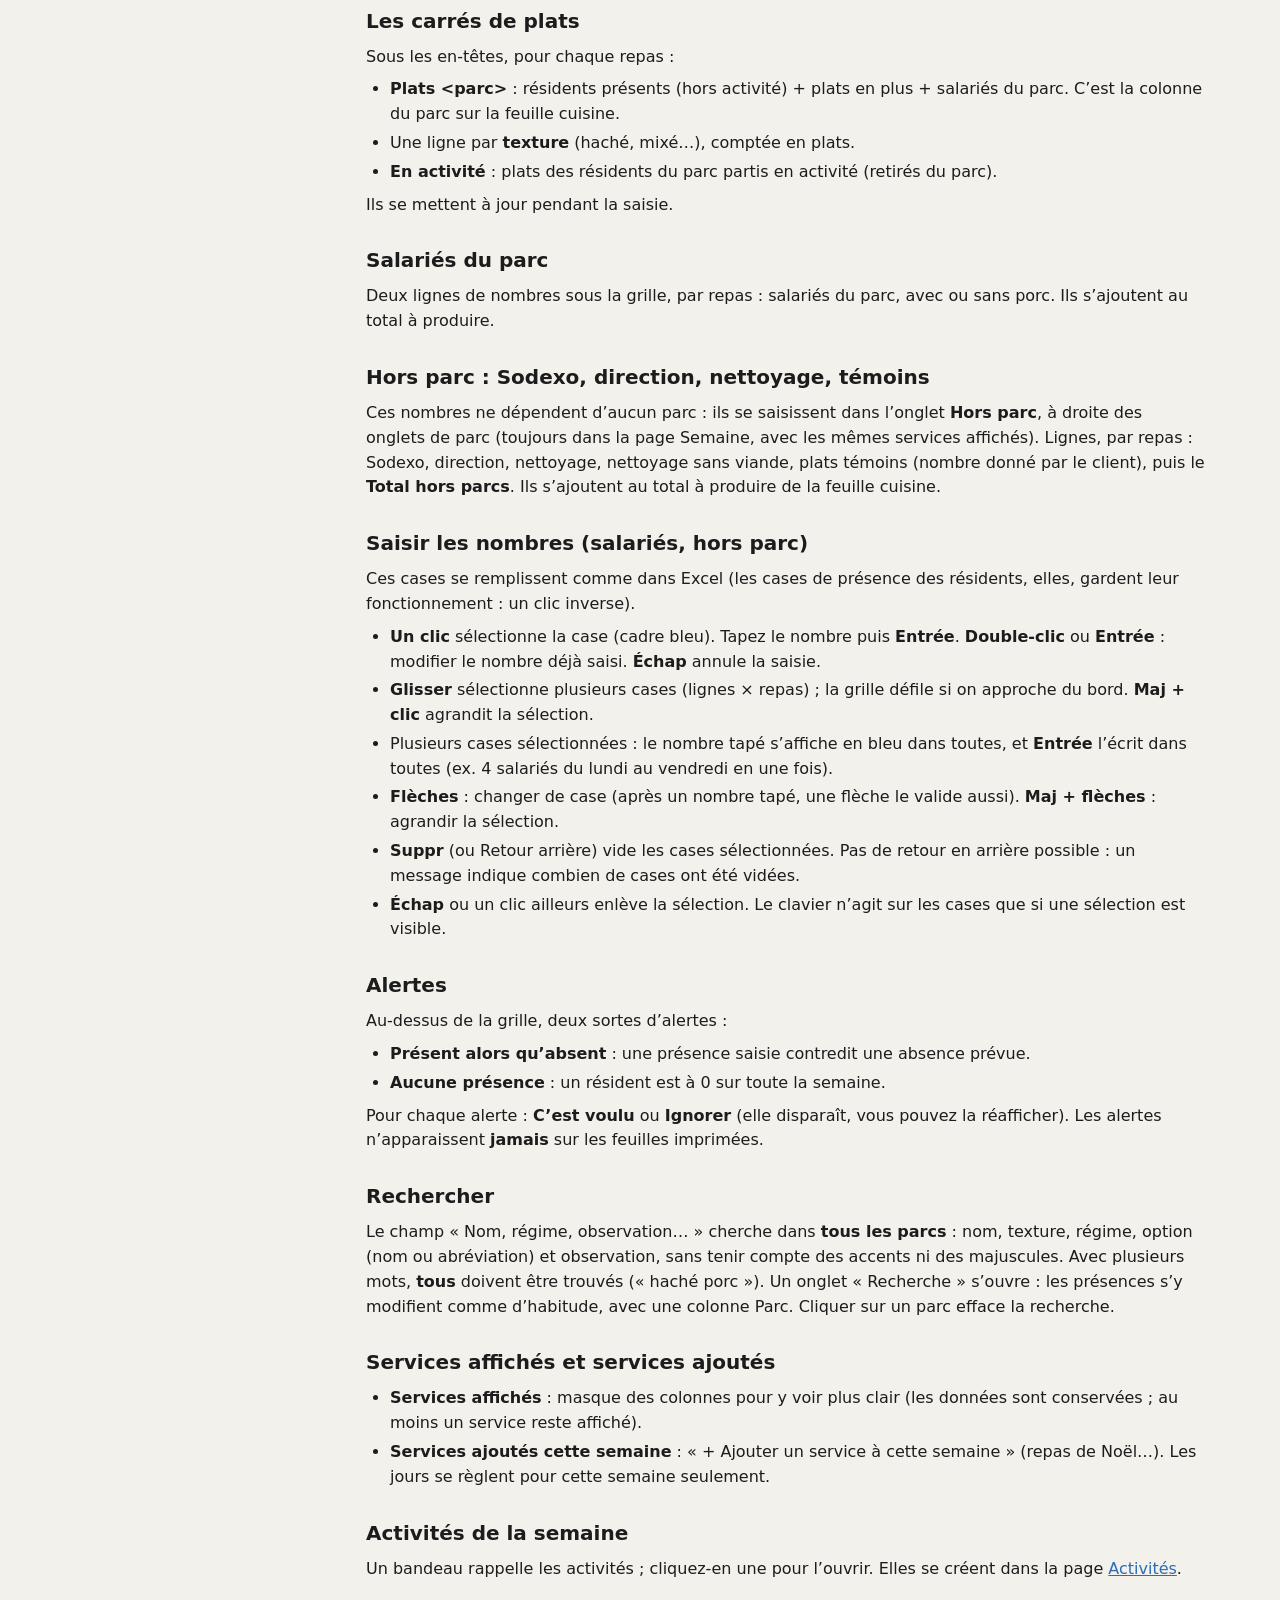
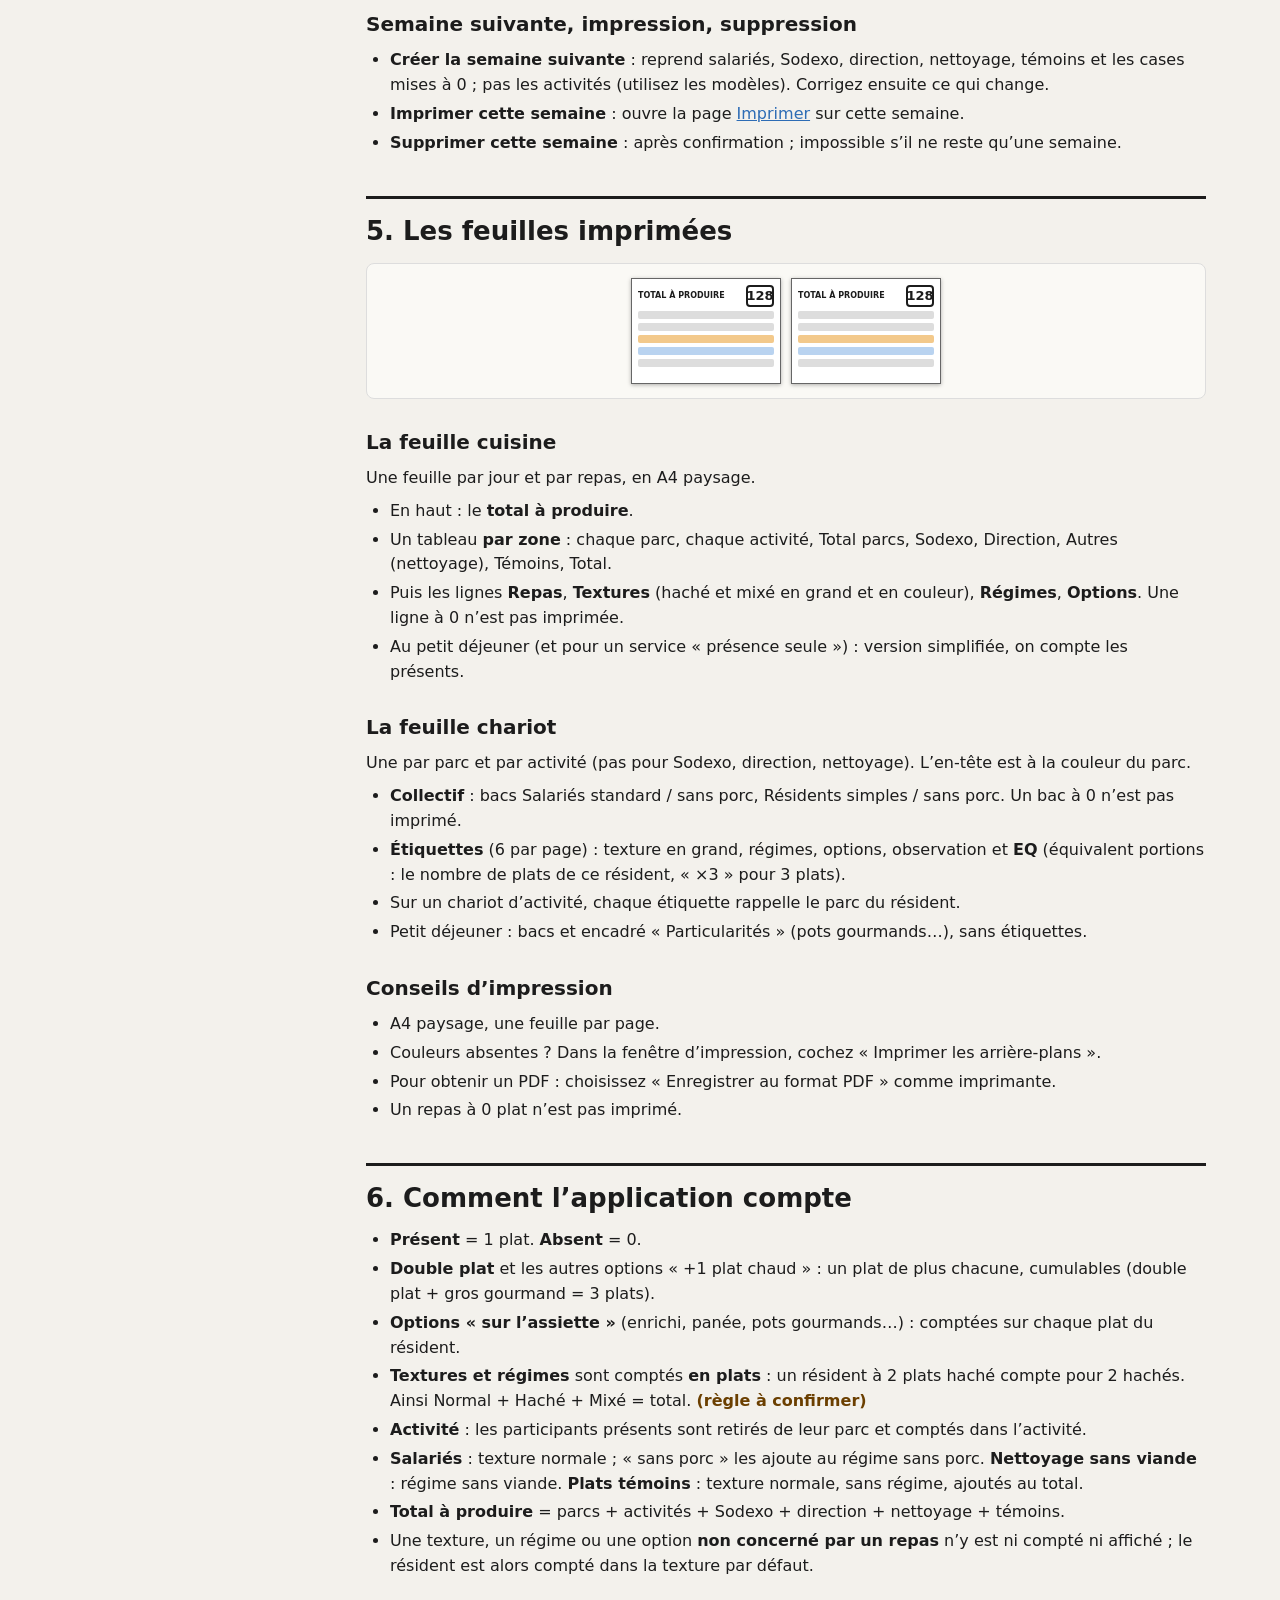
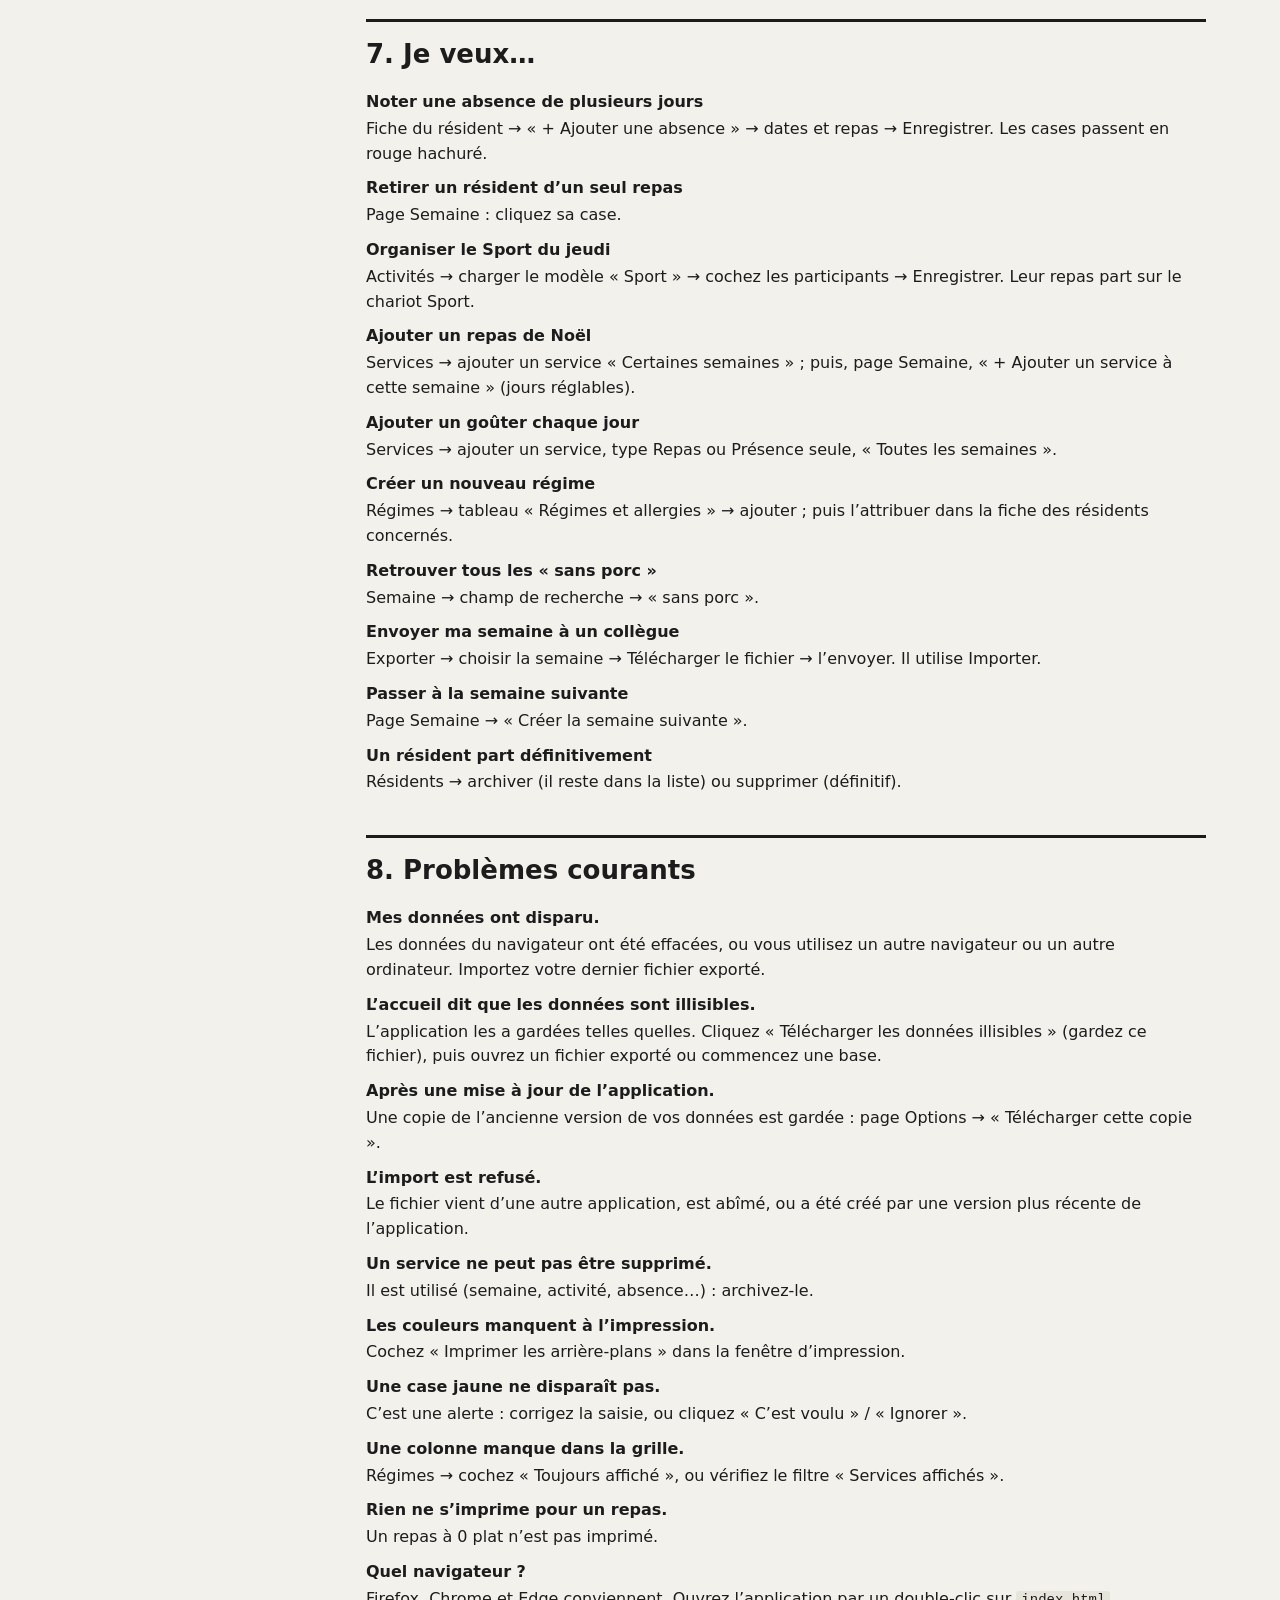
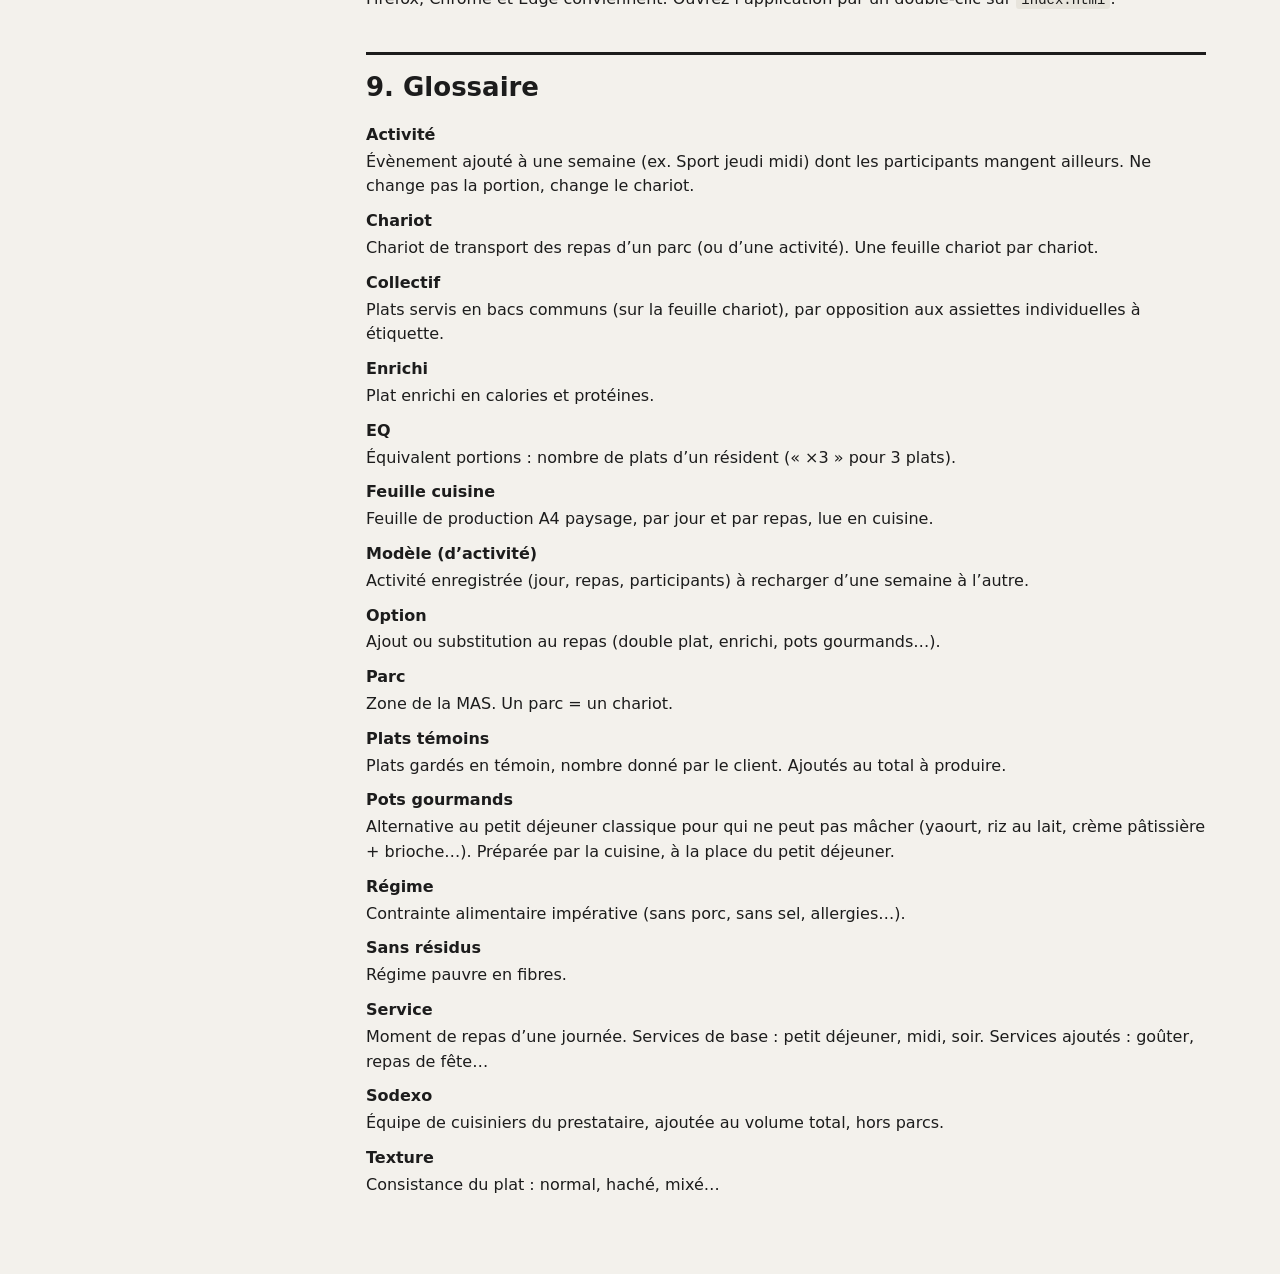
==== commit d78a0c17: "Semaine : saisie sur toute la sélection et flèches (livraison 2) Le nombre tapé s'affiche en aperçu " ====
--- a/src/guide.html
+++ b/src/guide.html
@@ -205,6 +205,8 @@
 <ul>
   <li><strong>Un clic</strong> sélectionne la case (cadre bleu). Tapez le nombre puis <strong>Entrée</strong>. <strong>Double-clic</strong> ou <strong>Entrée</strong> : modifier le nombre déjà saisi. <strong>Échap</strong> annule la saisie.</li>
   <li><strong>Glisser</strong> sélectionne plusieurs cases (lignes × repas) ; la grille défile si on approche du bord. <strong>Maj + clic</strong> agrandit la sélection.</li>
+  <li>Plusieurs cases sélectionnées : le nombre tapé s’affiche en bleu dans toutes, et <strong>Entrée</strong> l’écrit dans toutes (ex. 4 salariés du lundi au vendredi en une fois).</li>
+  <li><strong>Flèches</strong> : changer de case (après un nombre tapé, une flèche le valide aussi). <strong>Maj + flèches</strong> : agrandir la sélection.</li>
   <li><strong>Suppr</strong> (ou Retour arrière) vide les cases sélectionnées. Pas de retour en arrière possible : un message indique combien de cases ont été vidées.</li>
   <li><strong>Échap</strong> ou un clic ailleurs enlève la sélection. Le clavier n’agit sur les cases que si une sélection est visible.</li>
 </ul>
--- a/src/css/app.css
+++ b/src/css/app.css
@@ -191,7 +191,8 @@
 .gc.nbc.sel{background:#d6e4f7;box-shadow:inset 0 calc(var(--h,0) * 2px) 0 var(--bleu),inset calc(var(--d,0) * -2px) 0 0 var(--bleu),inset 0 calc(var(--b,0) * -2px) 0 var(--bleu),inset calc(var(--g,0) * 2px) 0 0 var(--bleu)}
 .gc.nbc.sel.ancre{background:#fff}
 .nbc.sel-h{--h:1}.nbc.sel-b{--b:1}.nbc.sel-g{--g:1}.nbc.sel-d{--d:1}
-.nbc .nb-edition{position:absolute;inset:2px;width:auto;height:auto;outline:none;cursor:text}
+.gc.nbc.nb-apercu{color:var(--bleu);font-style:italic}
+.gc.nbc input.nb-edition{position:absolute;left:2px;top:2px;width:calc(100% - 4px);height:calc(100% - 4px);min-height:0;border:0;border-radius:0;padding:0;outline:none;cursor:text}
 .nb::-webkit-outer-spin-button,.nb::-webkit-inner-spin-button{-webkit-appearance:none;margin:0}
 .legende{display:flex;flex-wrap:wrap;gap:6px 8px;align-items:center;font-size:13px;color:var(--gris)}
 .pc-ex{width:24px;height:18px;border:1px solid #ccc;display:inline-flex;align-items:center;justify-content:center;font-size:12px;font-weight:700;background:#eef6ec}
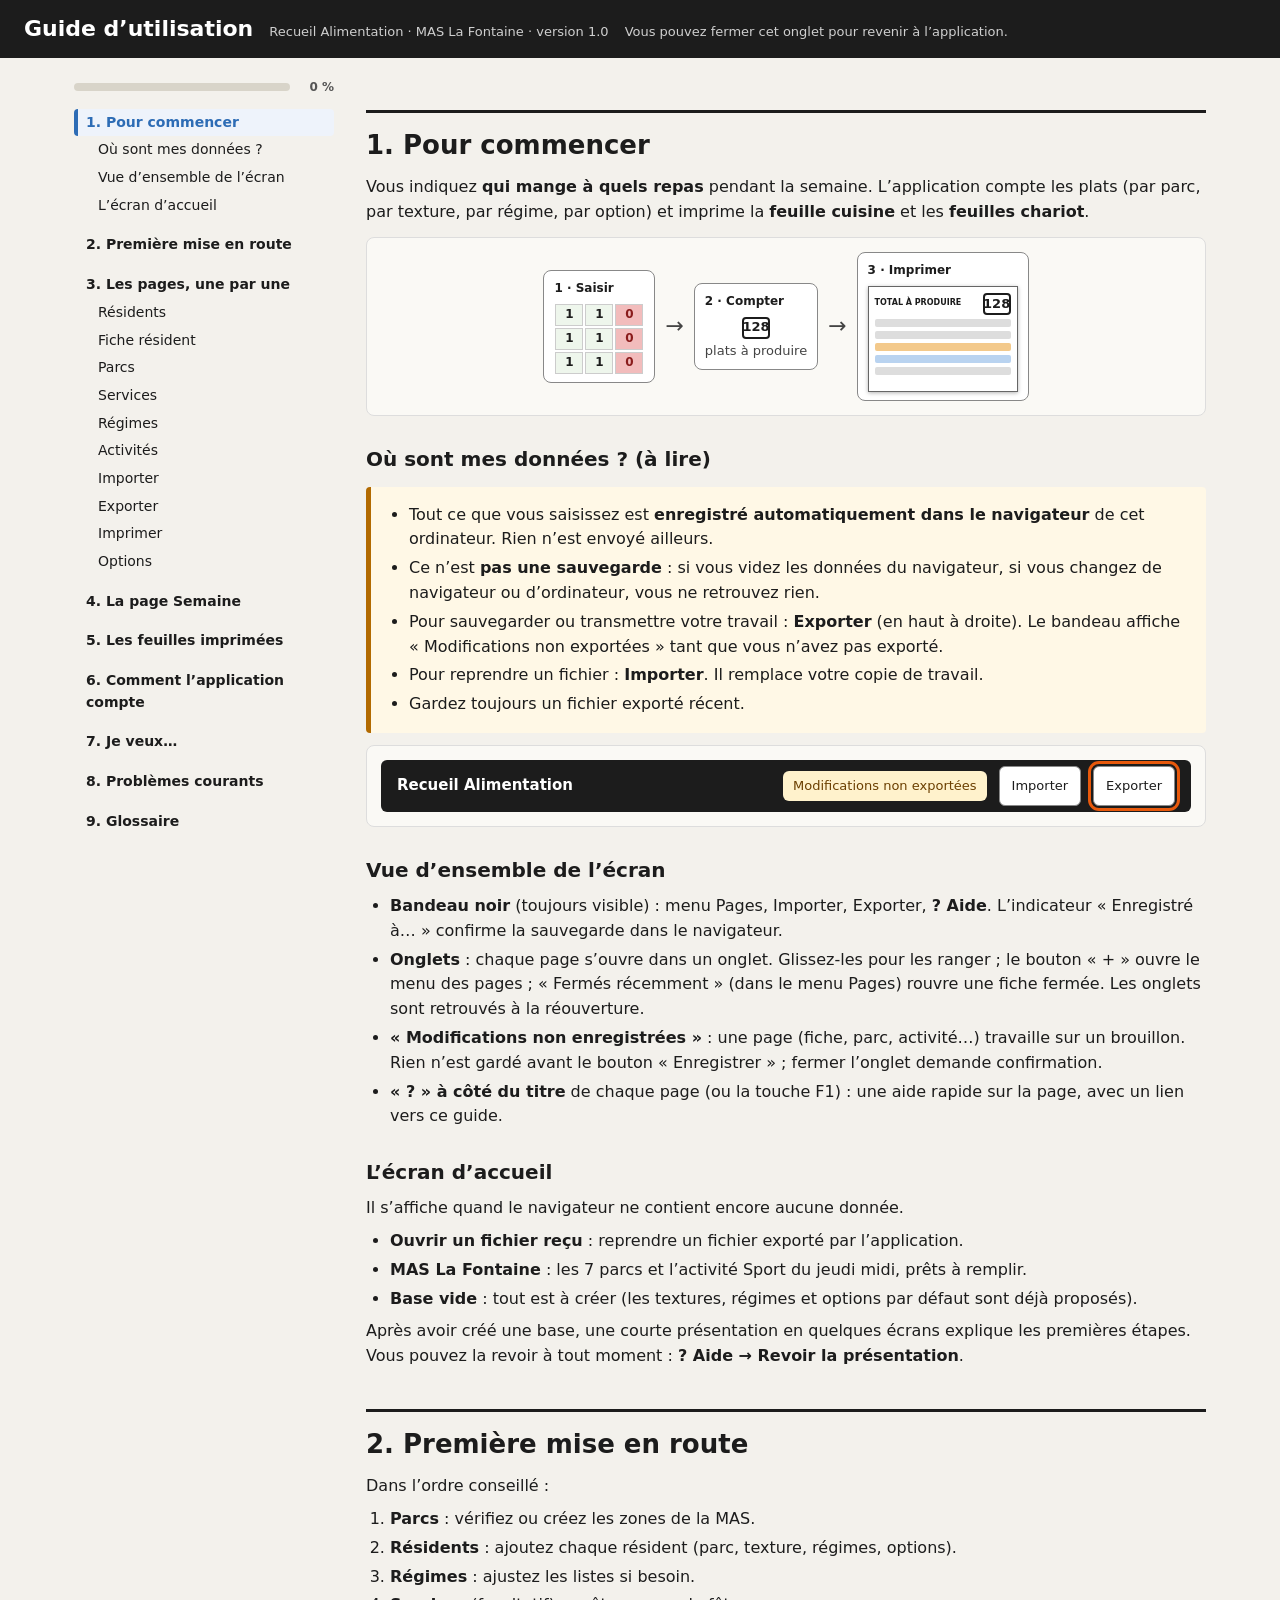
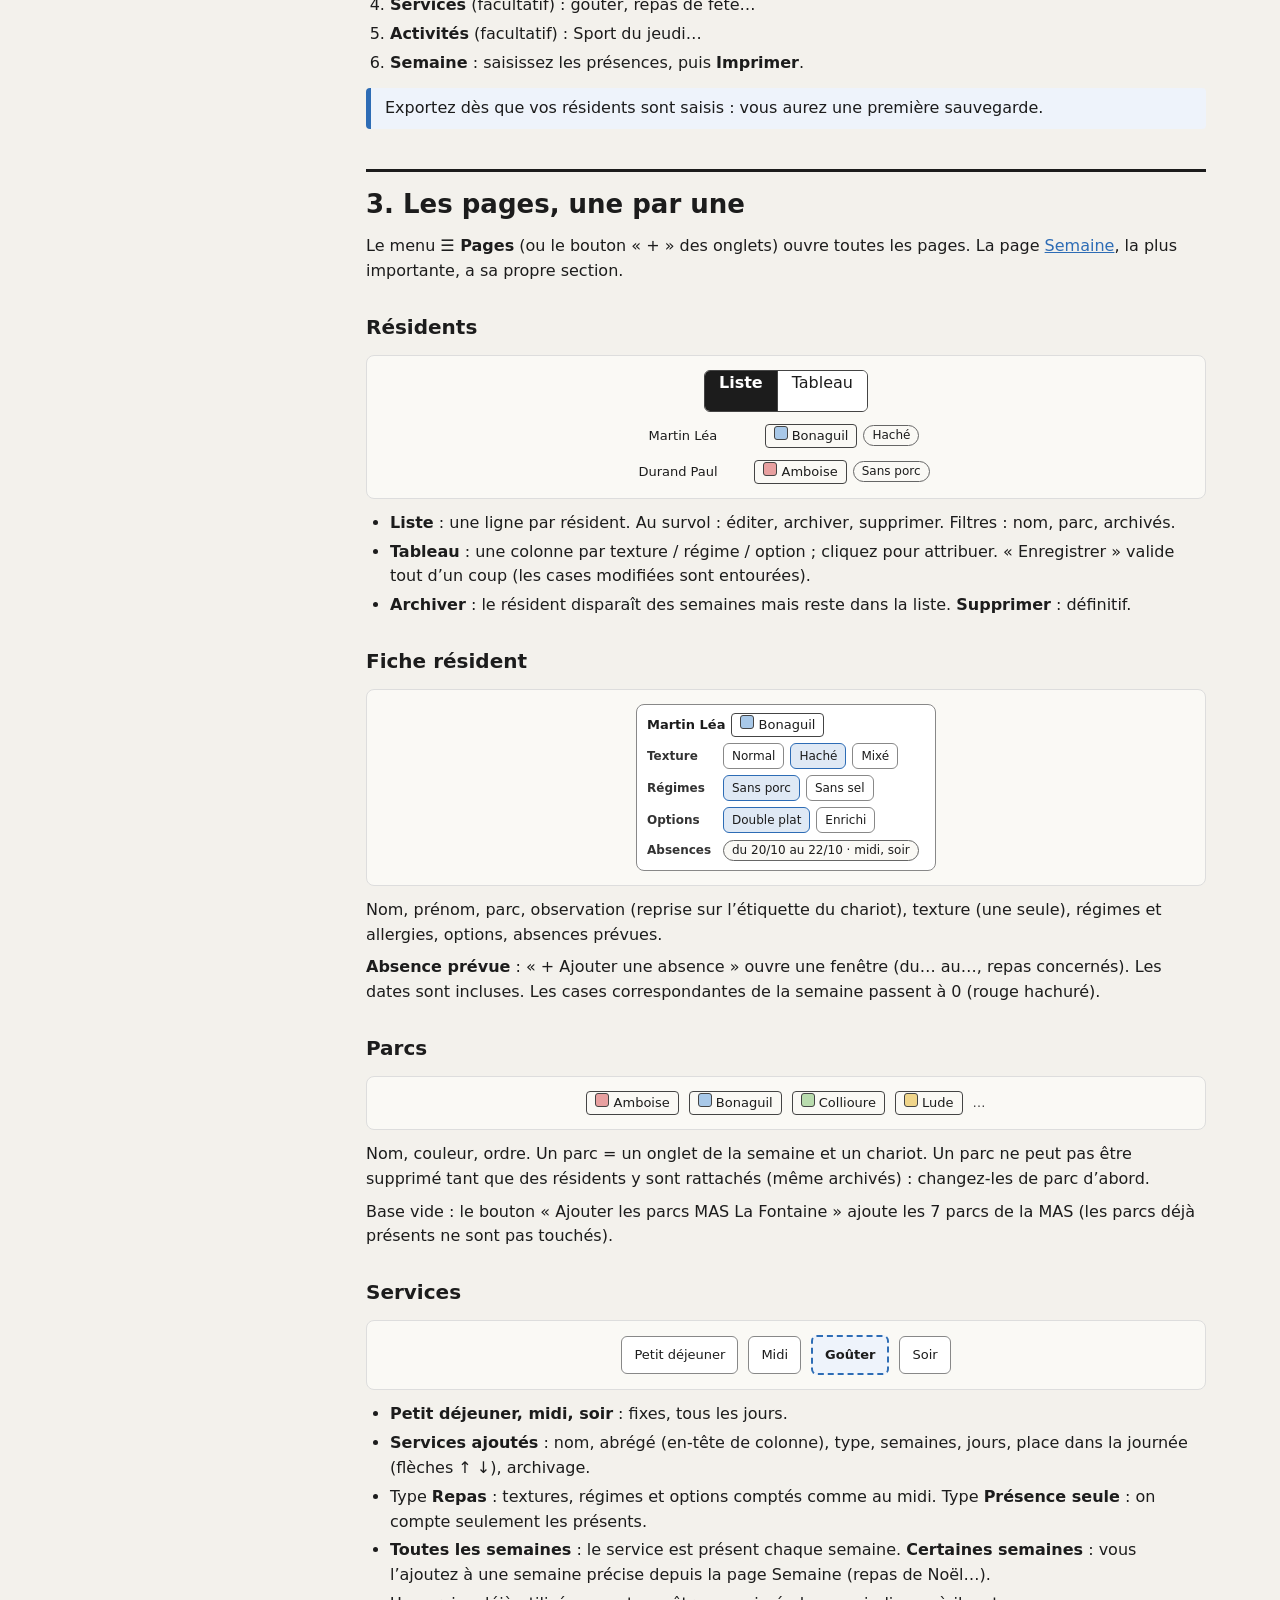
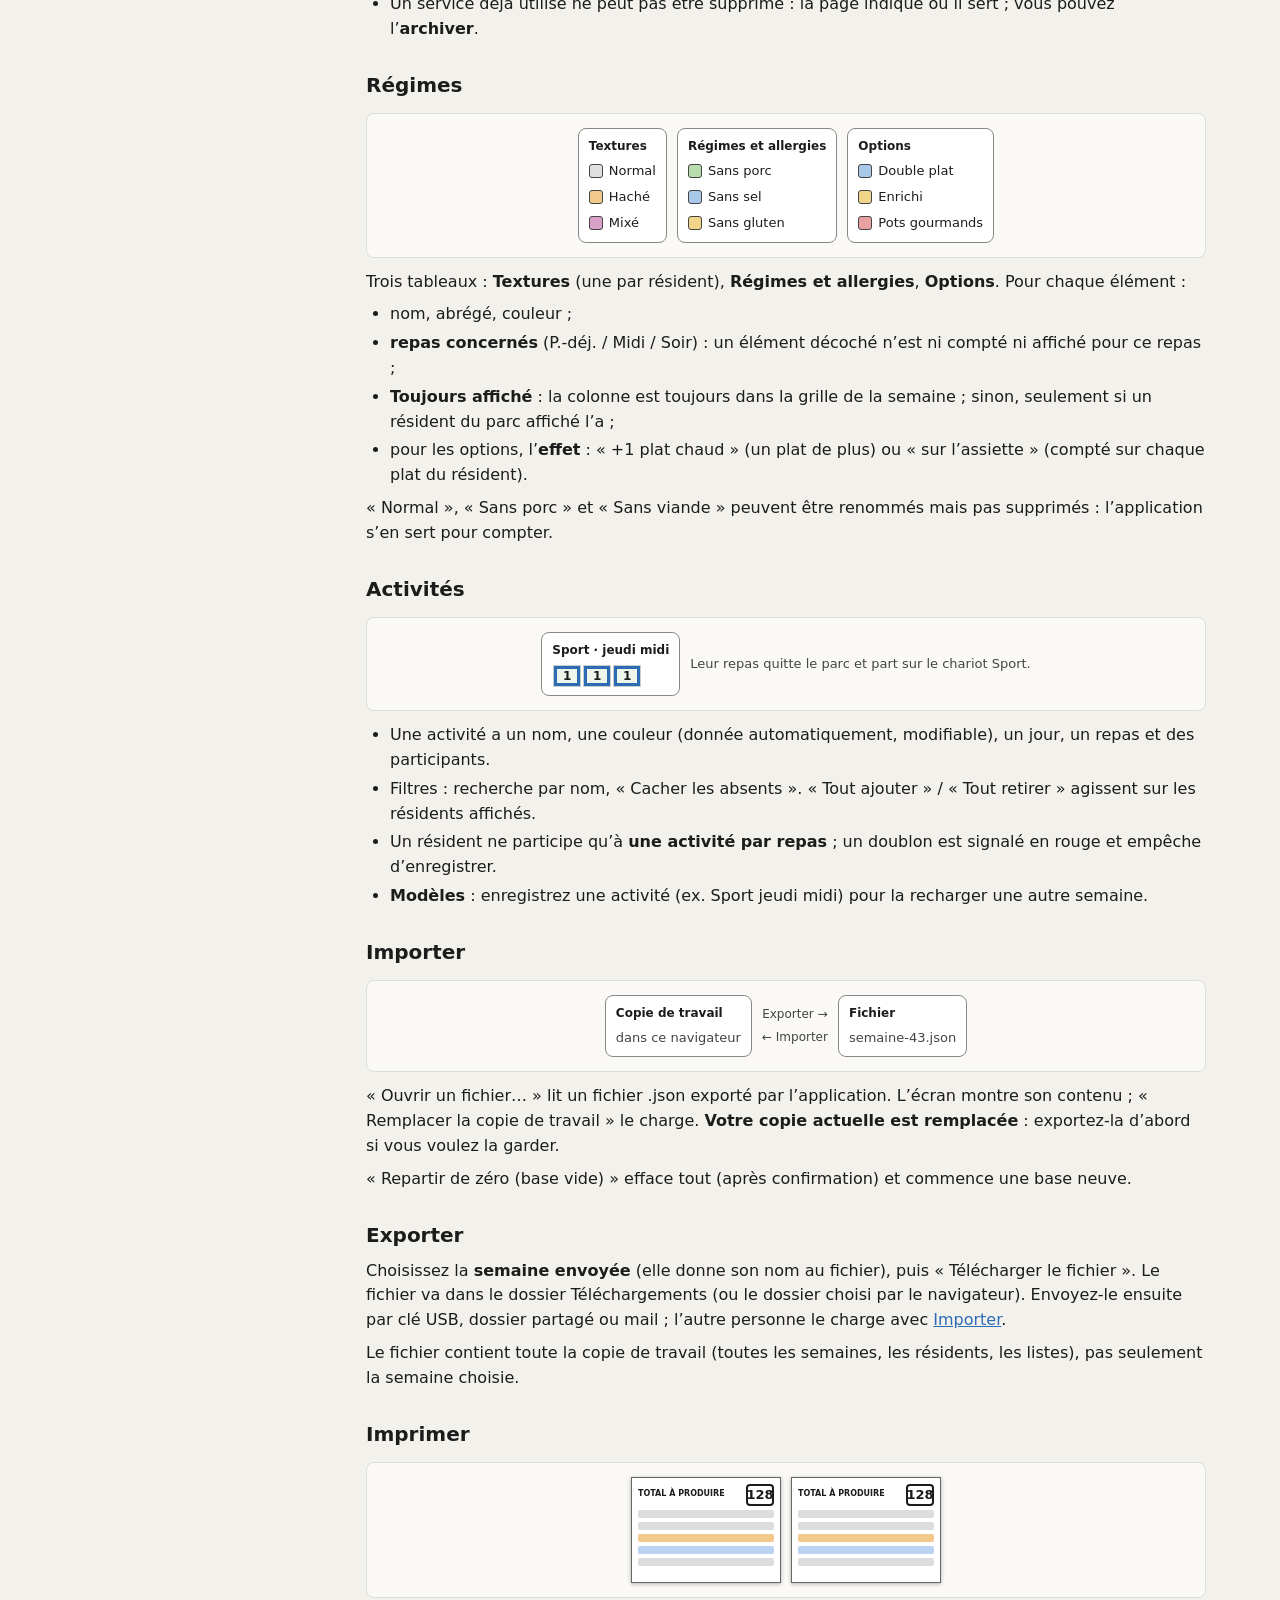
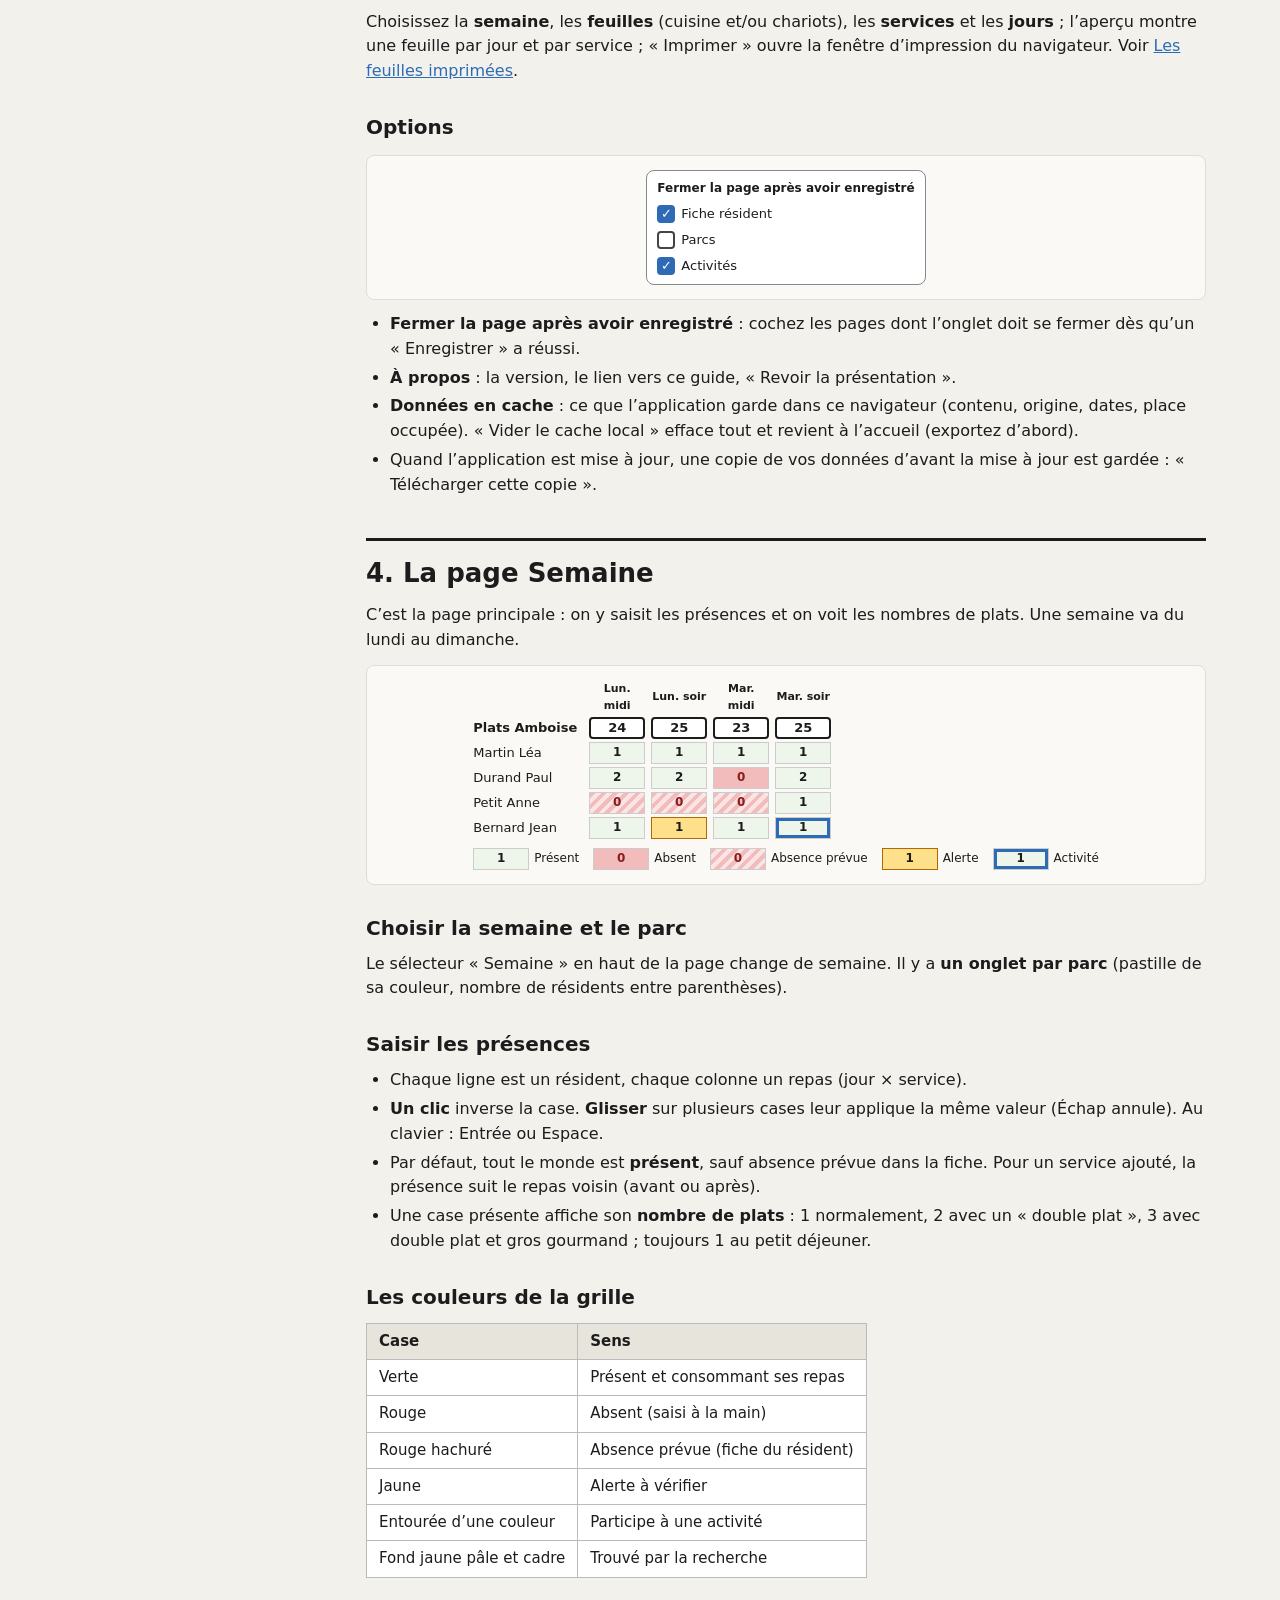
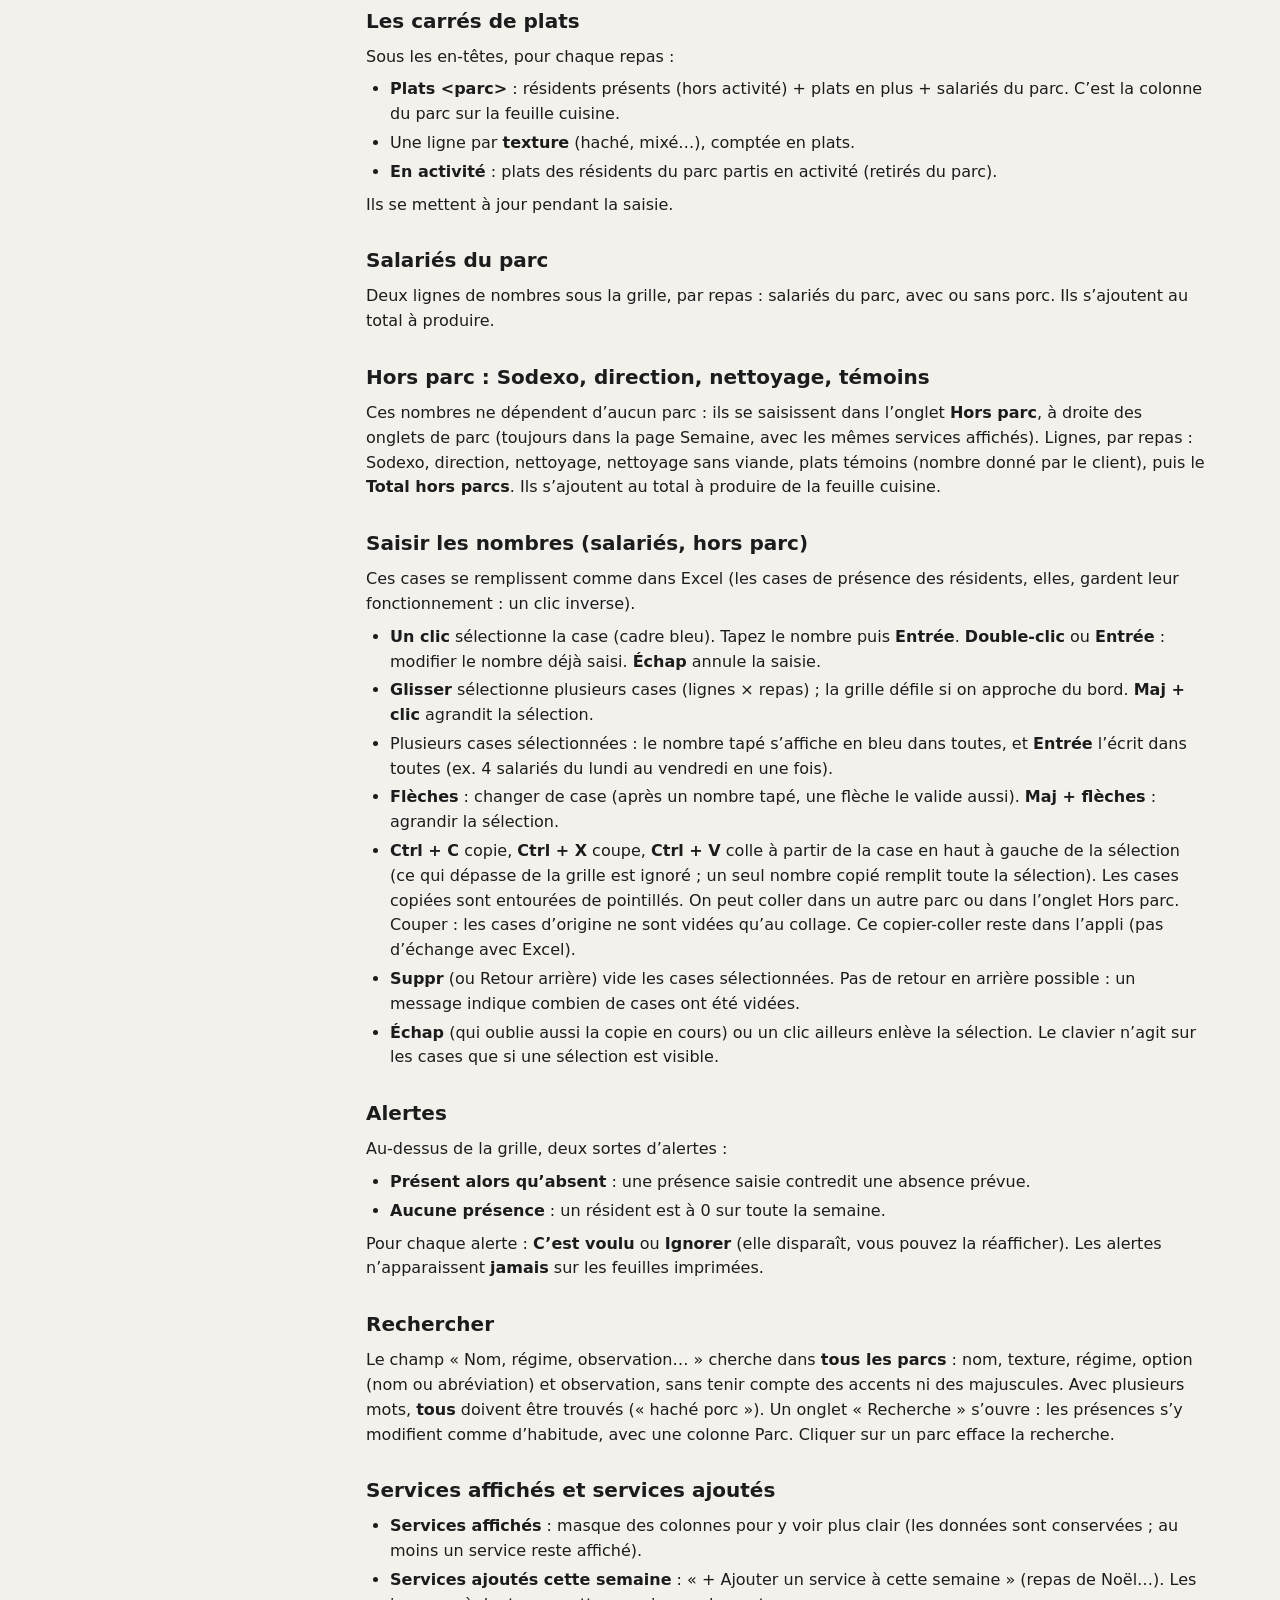
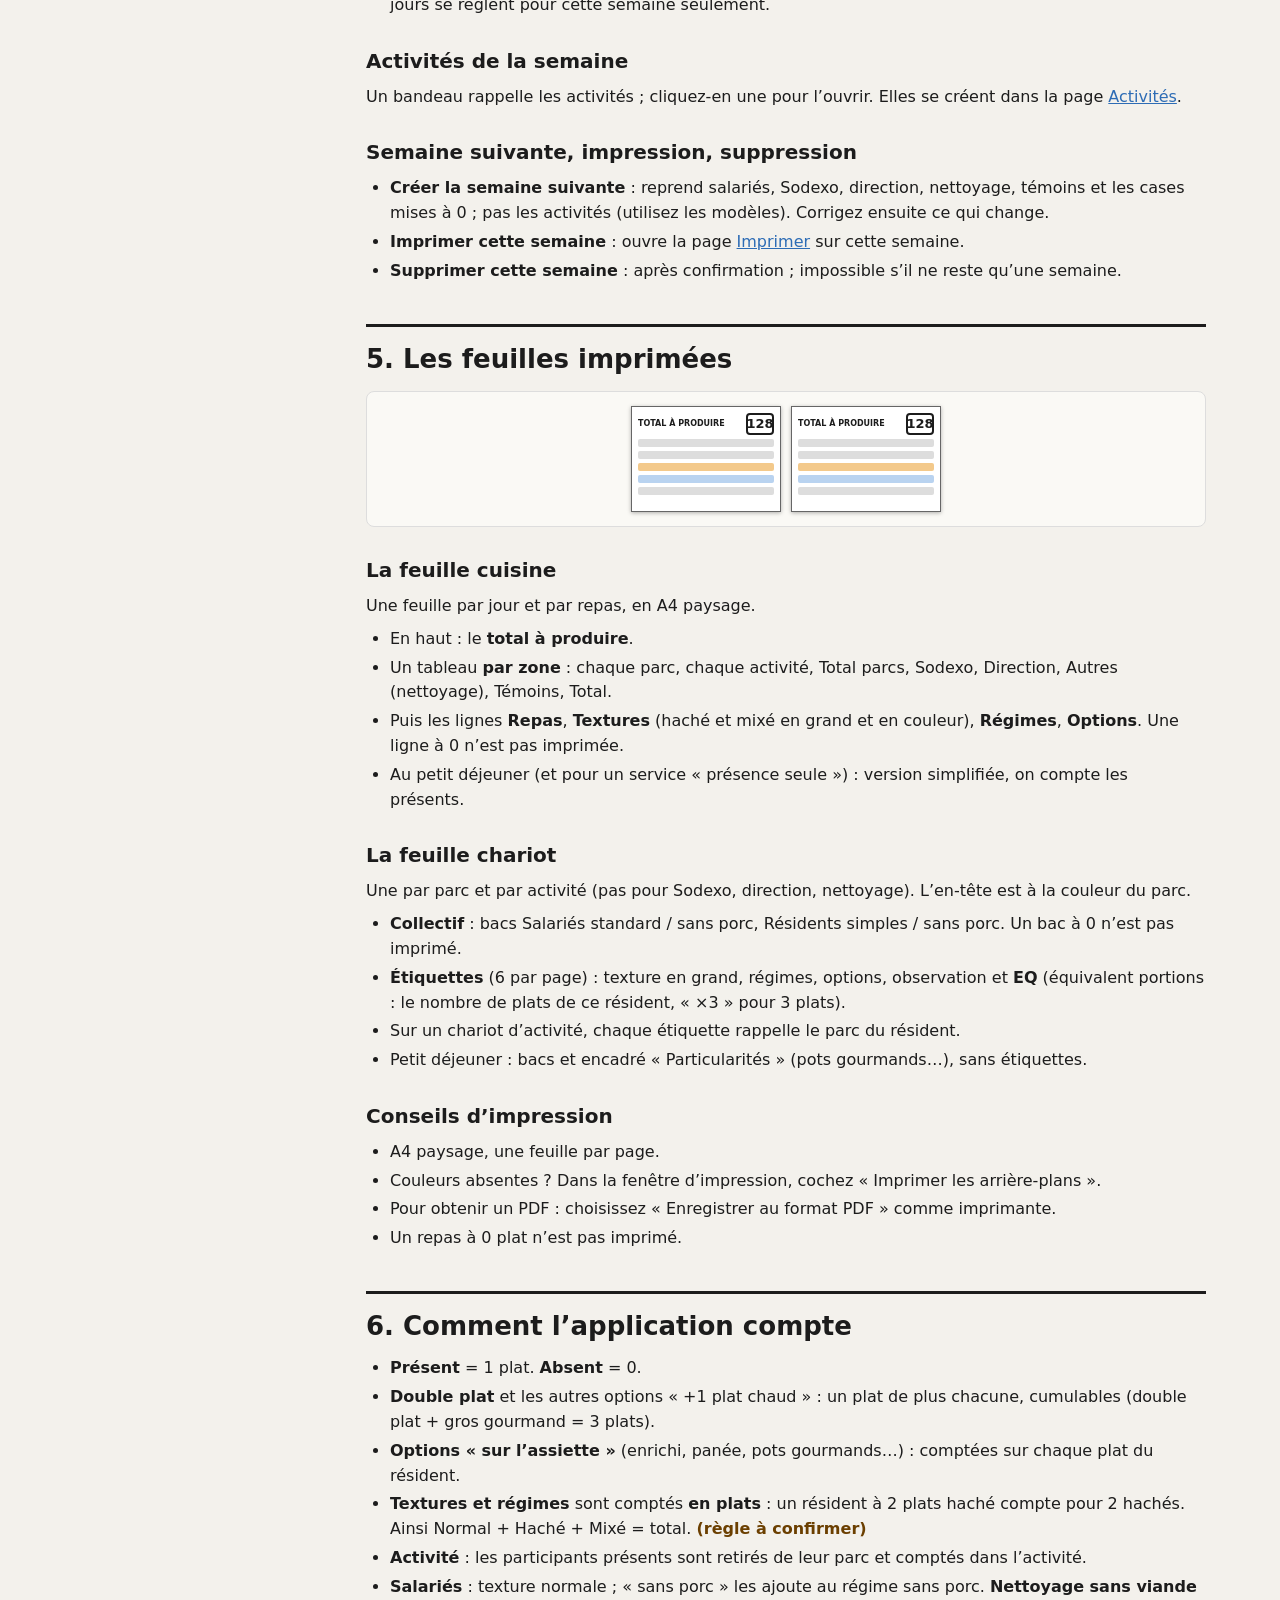
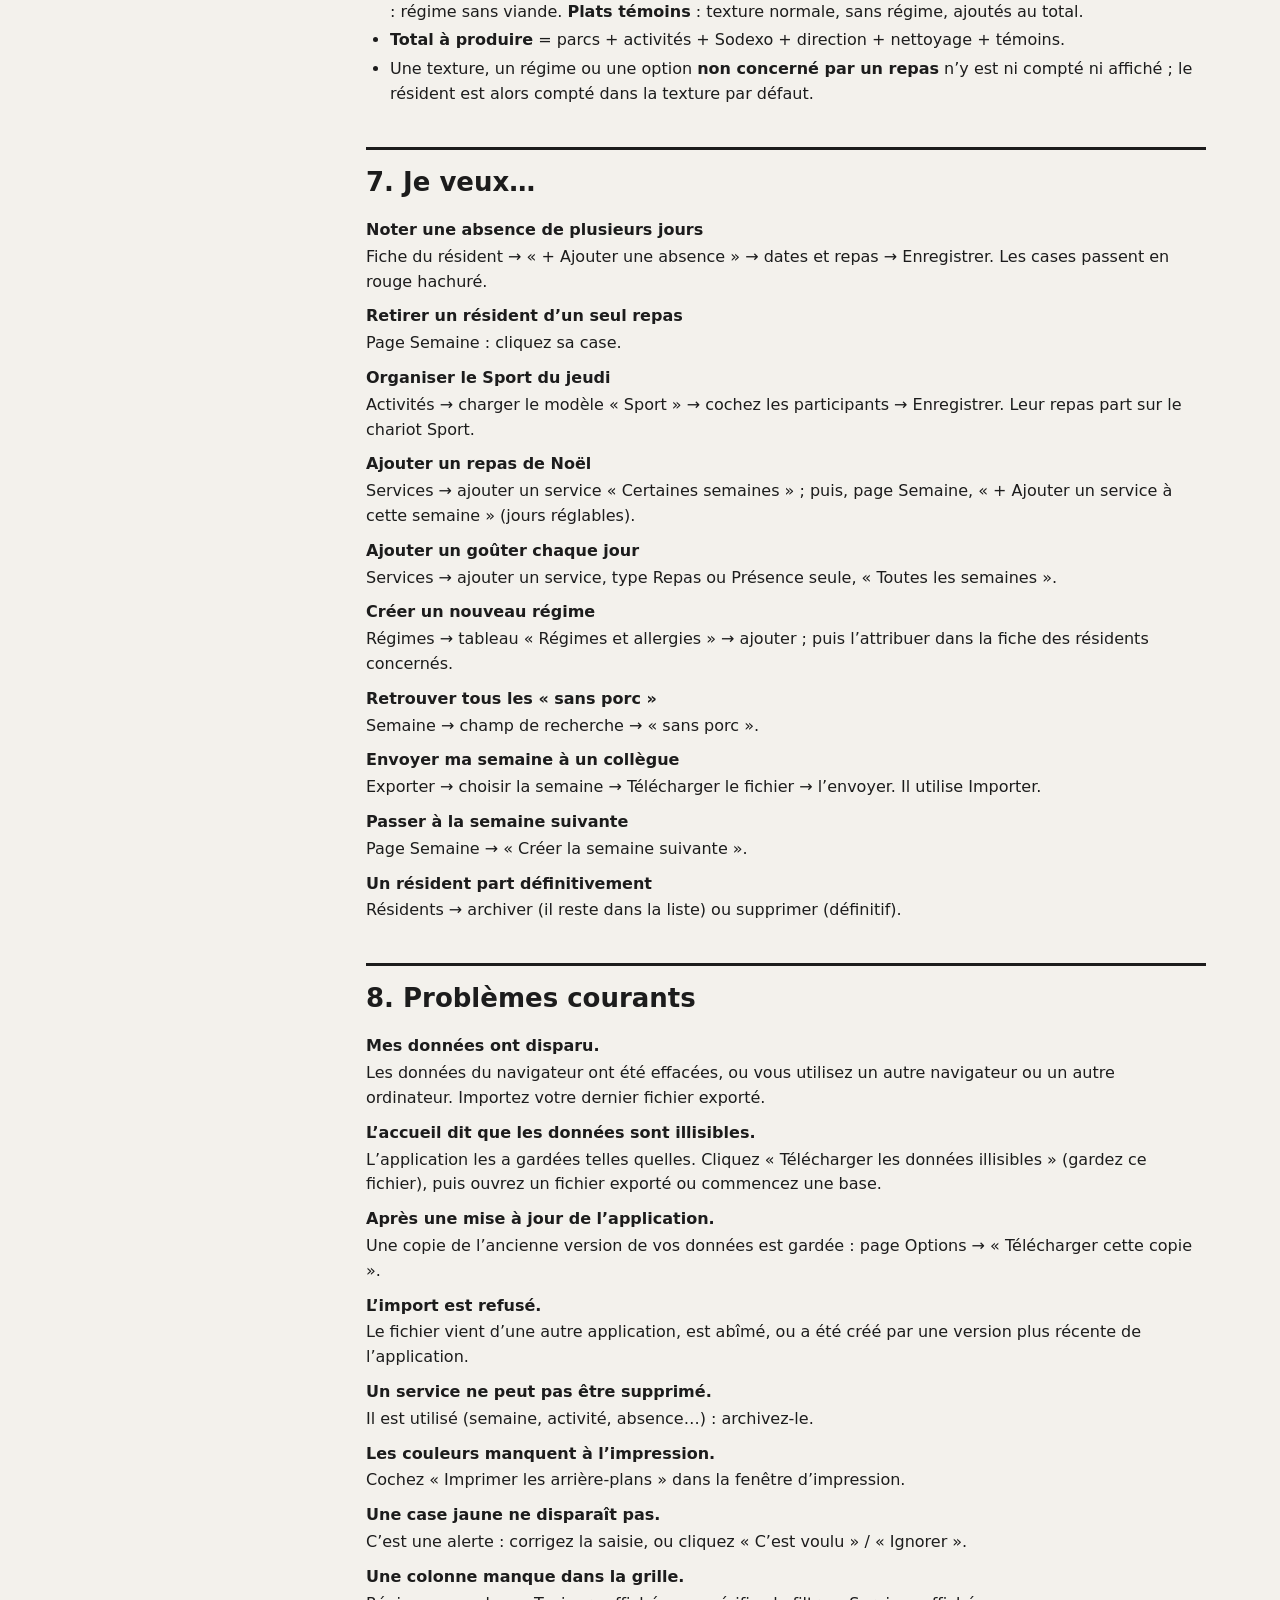
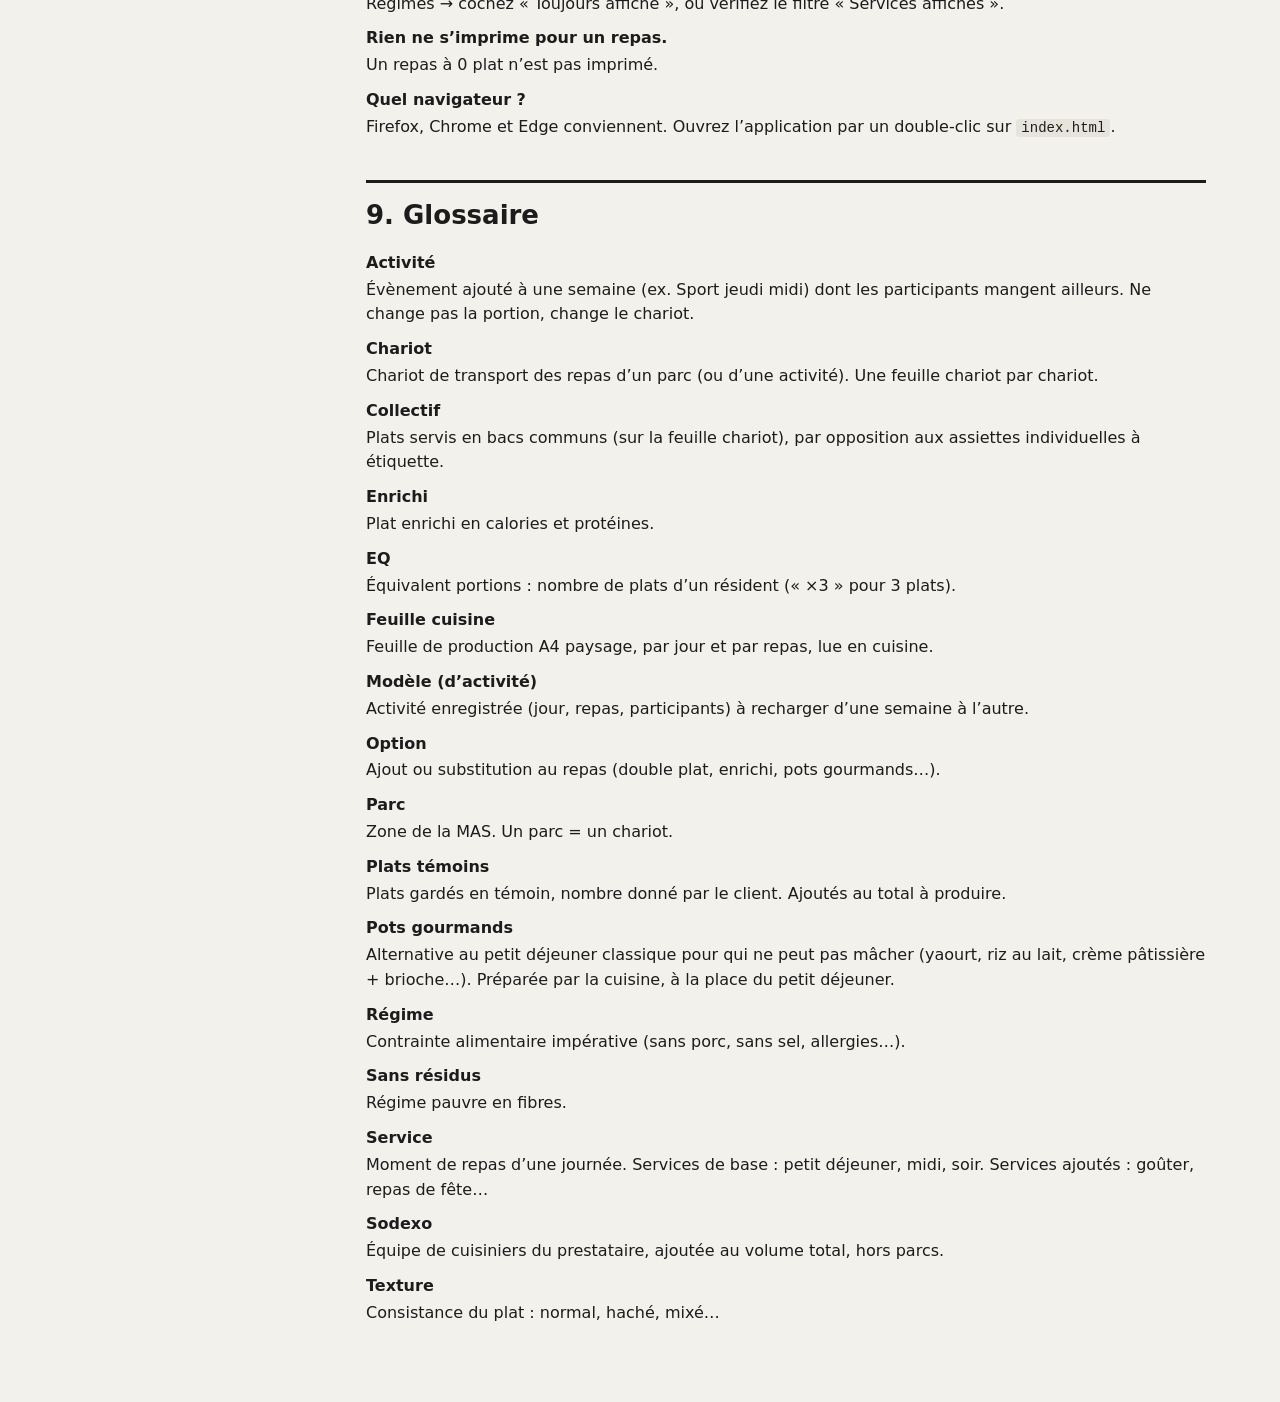
==== commit 7a9034e7: "Semaine : copier / couper / coller internes des cases de quantité (livraison 3) Ctrl+C / X / V dans " ====
--- a/src/guide.html
+++ b/src/guide.html
@@ -207,8 +207,9 @@
   <li><strong>Glisser</strong> sélectionne plusieurs cases (lignes × repas) ; la grille défile si on approche du bord. <strong>Maj + clic</strong> agrandit la sélection.</li>
   <li>Plusieurs cases sélectionnées : le nombre tapé s’affiche en bleu dans toutes, et <strong>Entrée</strong> l’écrit dans toutes (ex. 4 salariés du lundi au vendredi en une fois).</li>
   <li><strong>Flèches</strong> : changer de case (après un nombre tapé, une flèche le valide aussi). <strong>Maj + flèches</strong> : agrandir la sélection.</li>
+  <li><strong>Ctrl + C</strong> copie, <strong>Ctrl + X</strong> coupe, <strong>Ctrl + V</strong> colle à partir de la case en haut à gauche de la sélection (ce qui dépasse de la grille est ignoré ; un seul nombre copié remplit toute la sélection). Les cases copiées sont entourées de pointillés. On peut coller dans un autre parc ou dans l’onglet Hors parc. Couper : les cases d’origine ne sont vidées qu’au collage. Ce copier-coller reste dans l’appli (pas d’échange avec Excel).</li>
   <li><strong>Suppr</strong> (ou Retour arrière) vide les cases sélectionnées. Pas de retour en arrière possible : un message indique combien de cases ont été vidées.</li>
-  <li><strong>Échap</strong> ou un clic ailleurs enlève la sélection. Le clavier n’agit sur les cases que si une sélection est visible.</li>
+  <li><strong>Échap</strong> (qui oublie aussi la copie en cours) ou un clic ailleurs enlève la sélection. Le clavier n’agit sur les cases que si une sélection est visible.</li>
 </ul>
 
 <h3 id="alertes">Alertes</h3>
--- a/src/css/app.css
+++ b/src/css/app.css
@@ -191,6 +191,7 @@
 .gc.nbc.sel{background:#d6e4f7;box-shadow:inset 0 calc(var(--h,0) * 2px) 0 var(--bleu),inset calc(var(--d,0) * -2px) 0 0 var(--bleu),inset 0 calc(var(--b,0) * -2px) 0 var(--bleu),inset calc(var(--g,0) * 2px) 0 0 var(--bleu)}
 .gc.nbc.sel.ancre{background:#fff}
 .nbc.sel-h{--h:1}.nbc.sel-b{--b:1}.nbc.sel-g{--g:1}.nbc.sel-d{--d:1}
+.gc.nbc.copie{outline:1px dashed var(--bleu);outline-offset:-4px}
 .gc.nbc.nb-apercu{color:var(--bleu);font-style:italic}
 .gc.nbc input.nb-edition{position:absolute;left:2px;top:2px;width:calc(100% - 4px);height:calc(100% - 4px);min-height:0;border:0;border-radius:0;padding:0;outline:none;cursor:text}
 .nb::-webkit-outer-spin-button,.nb::-webkit-inner-spin-button{-webkit-appearance:none;margin:0}
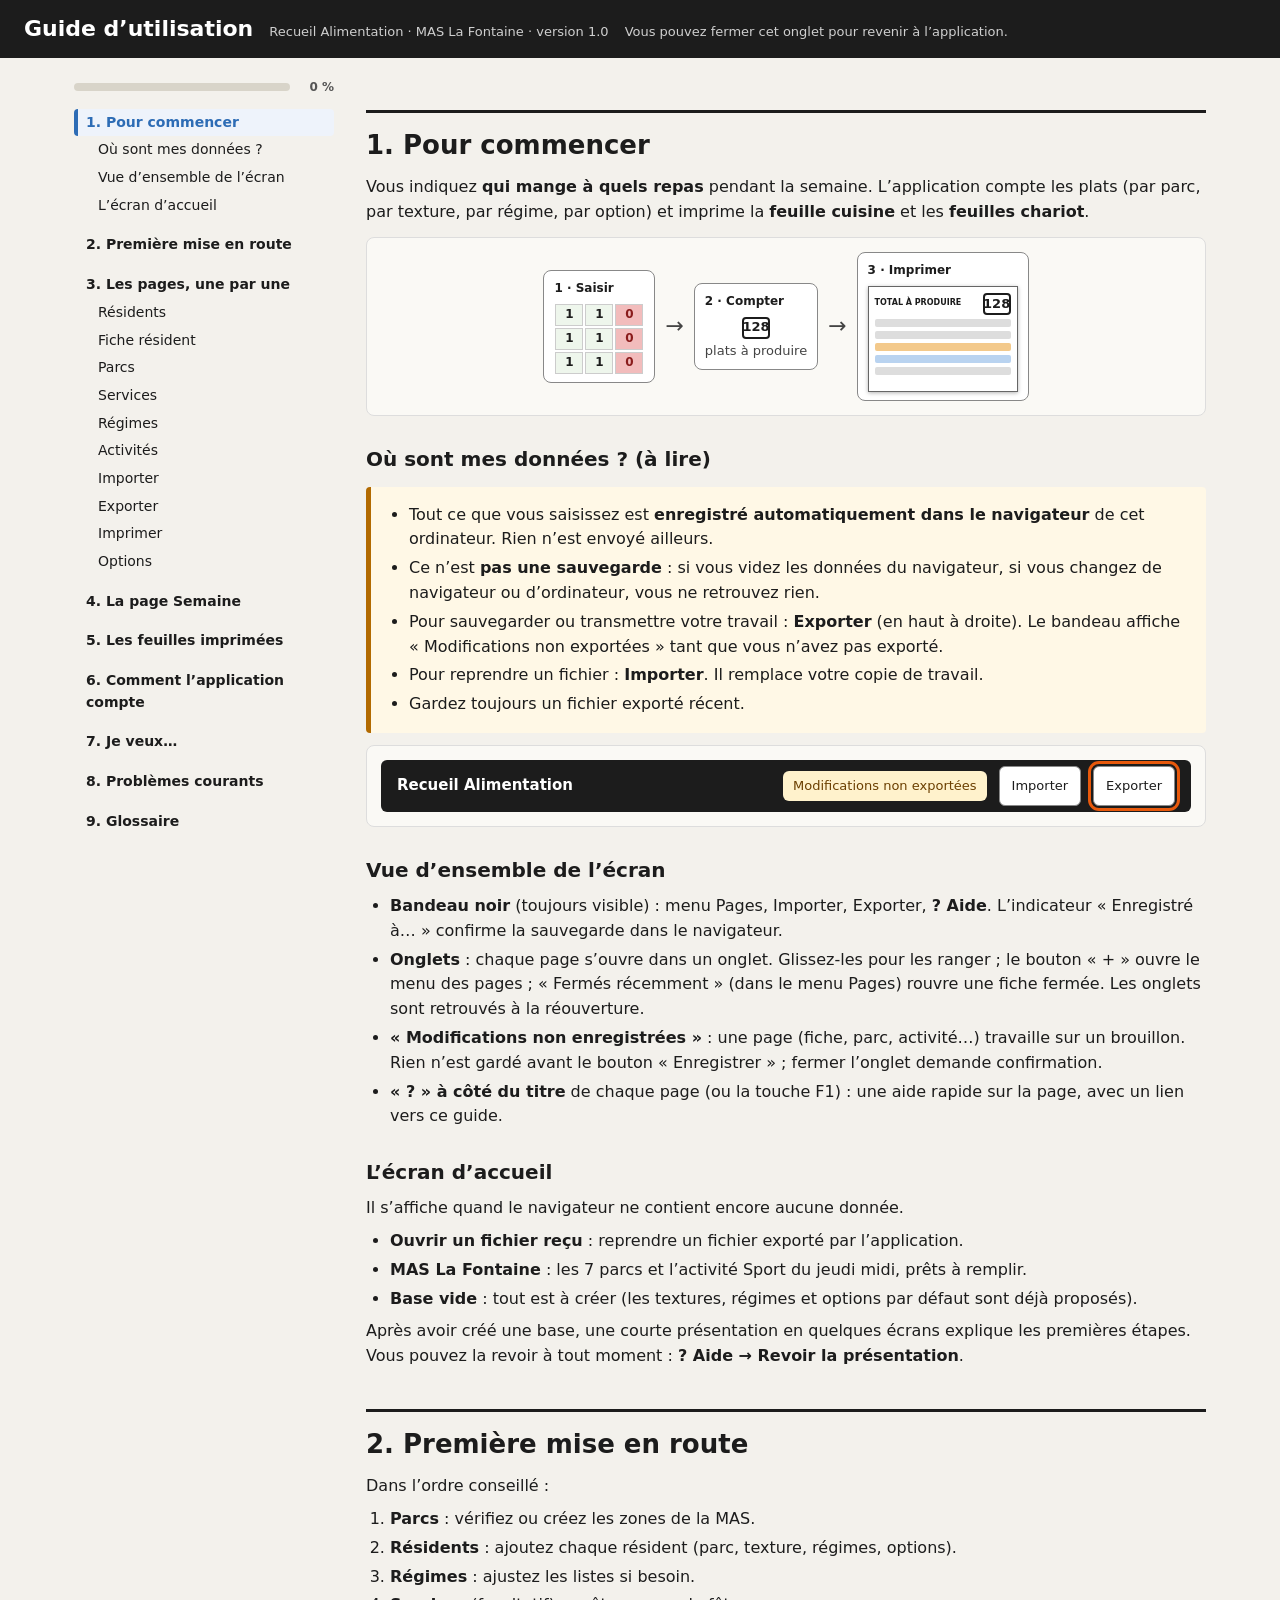
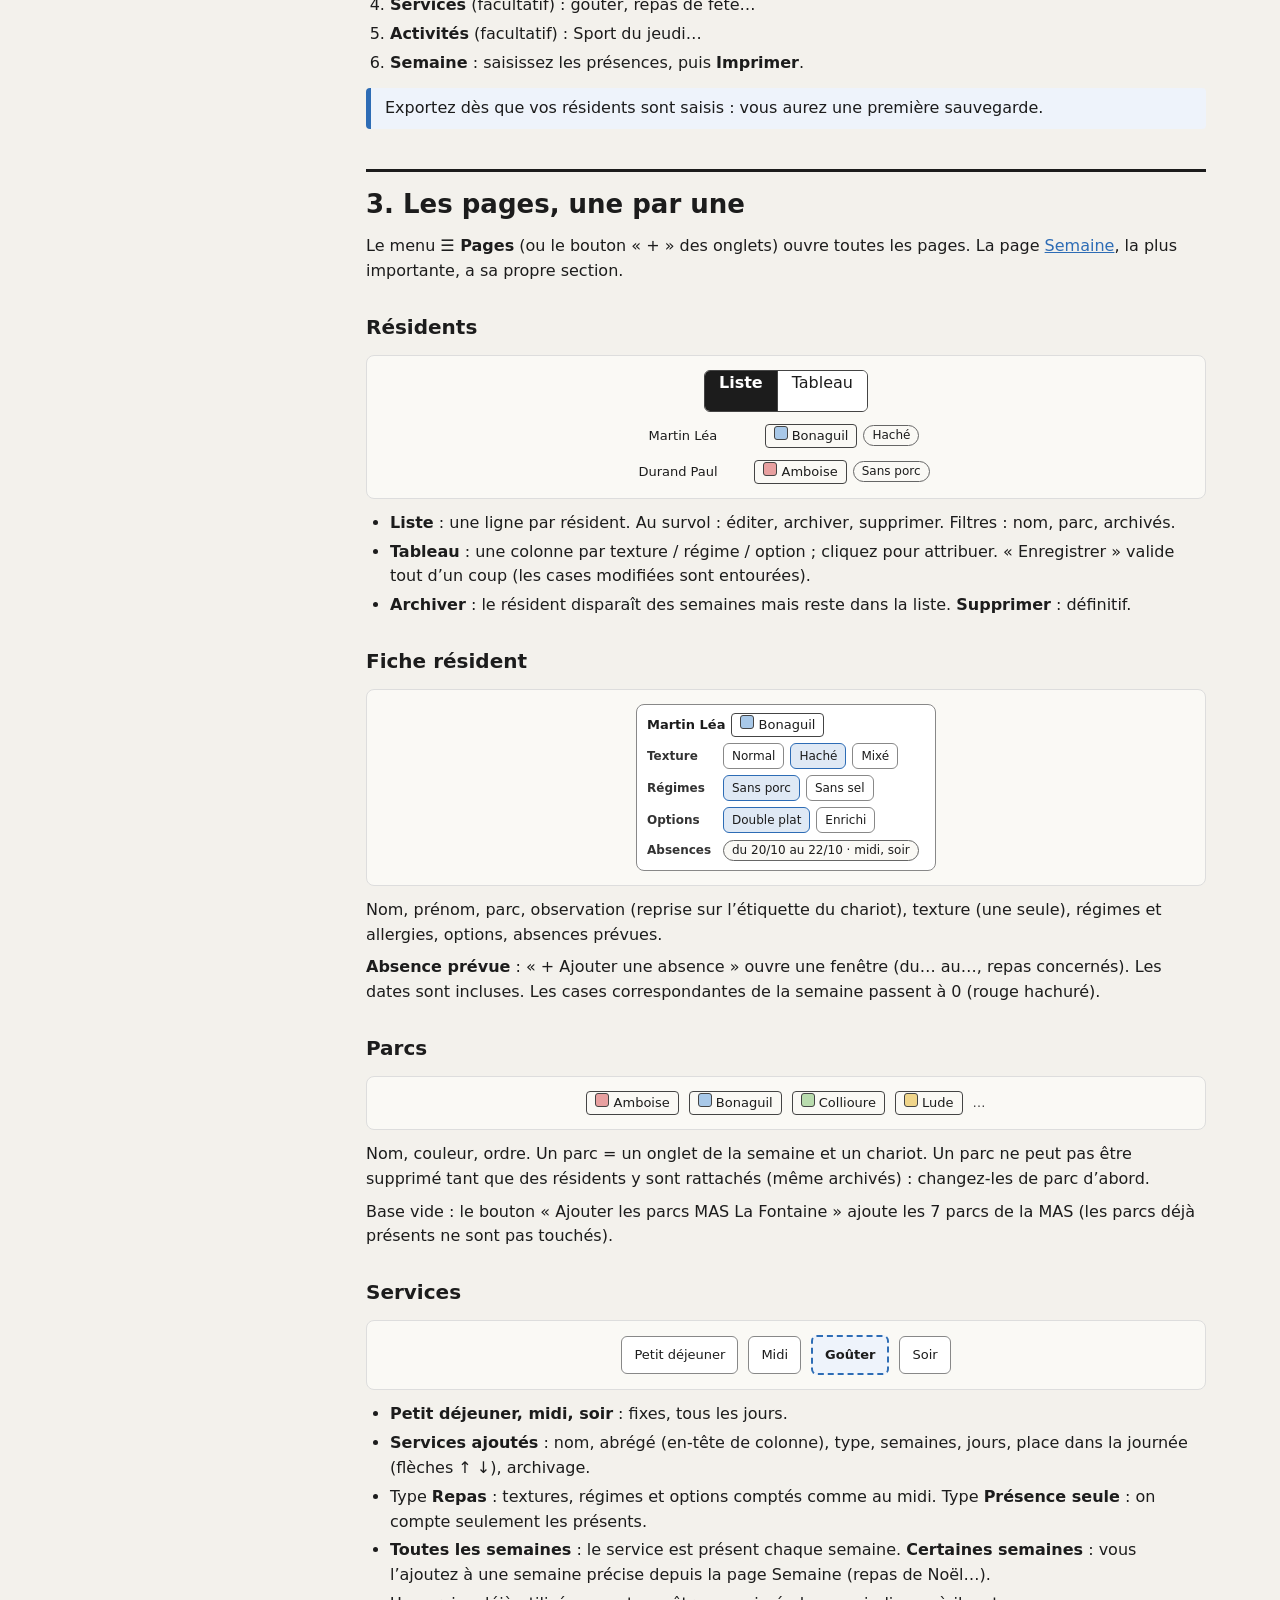
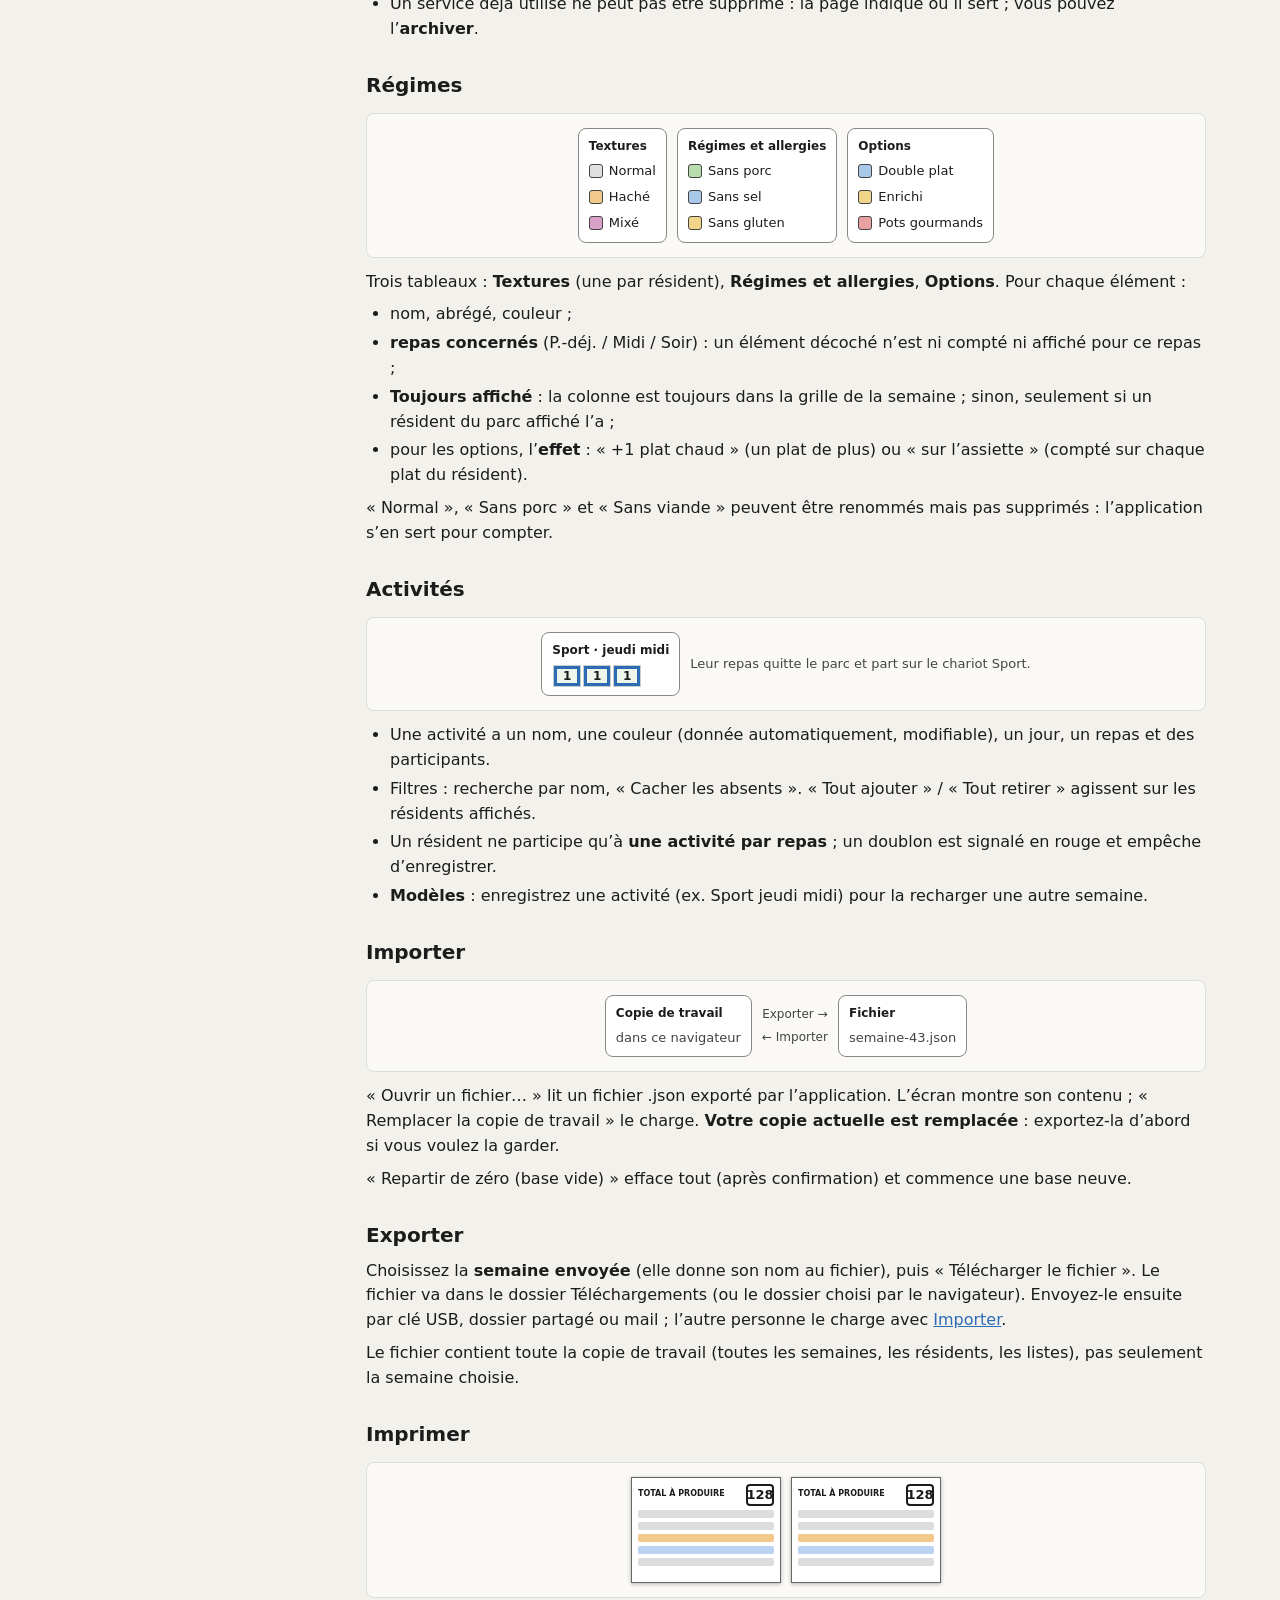
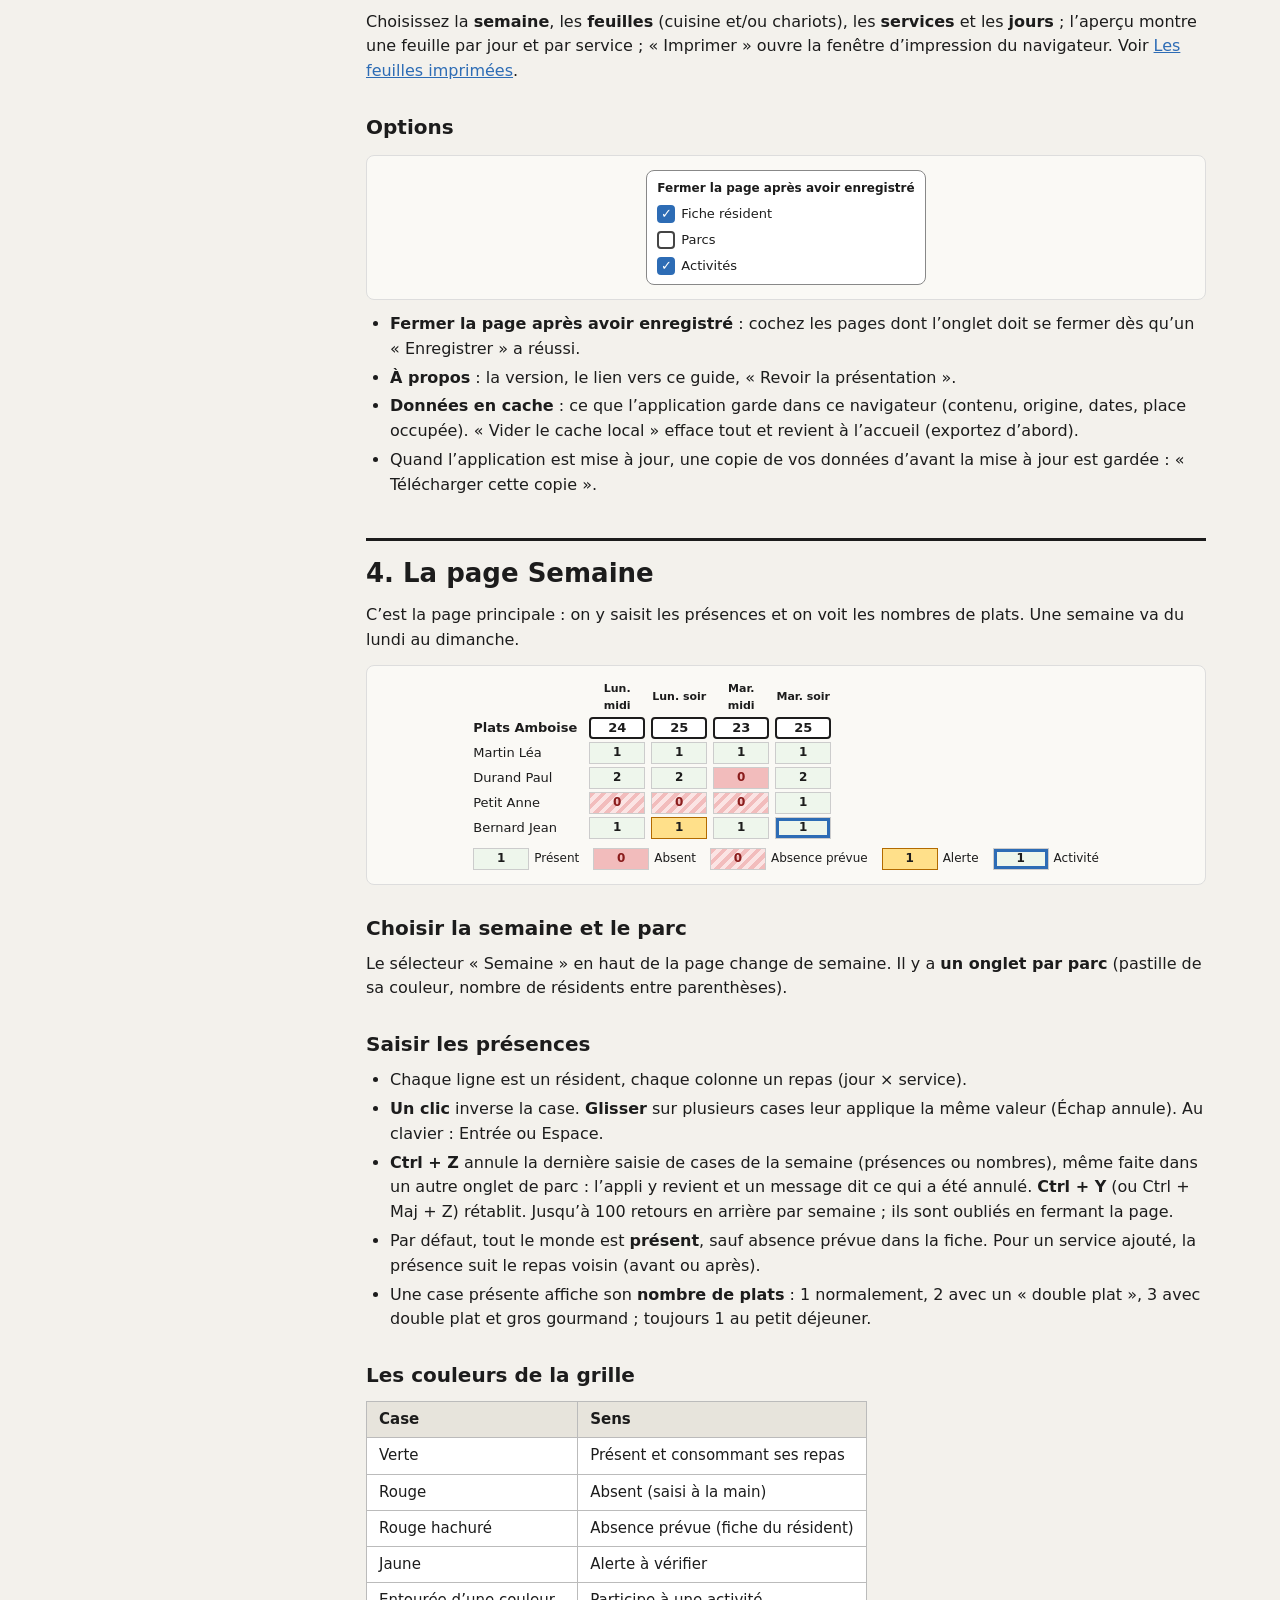
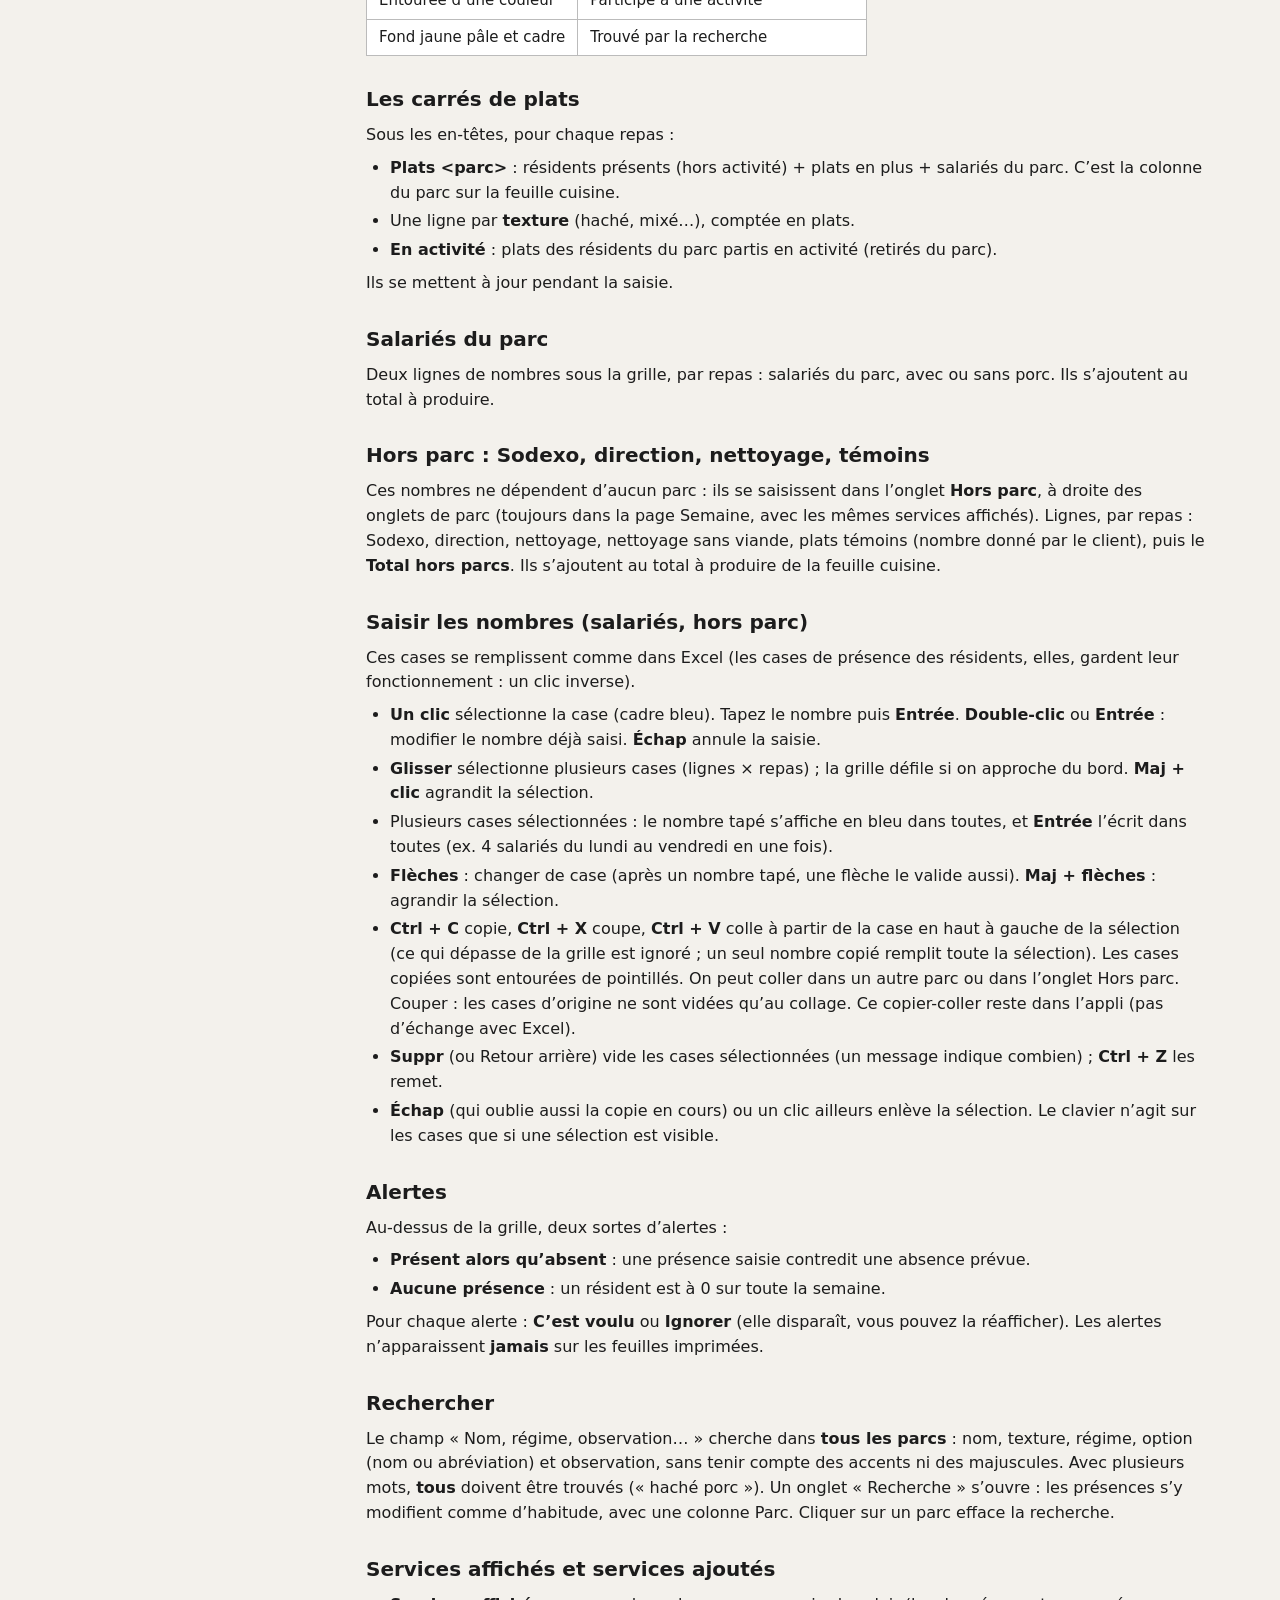
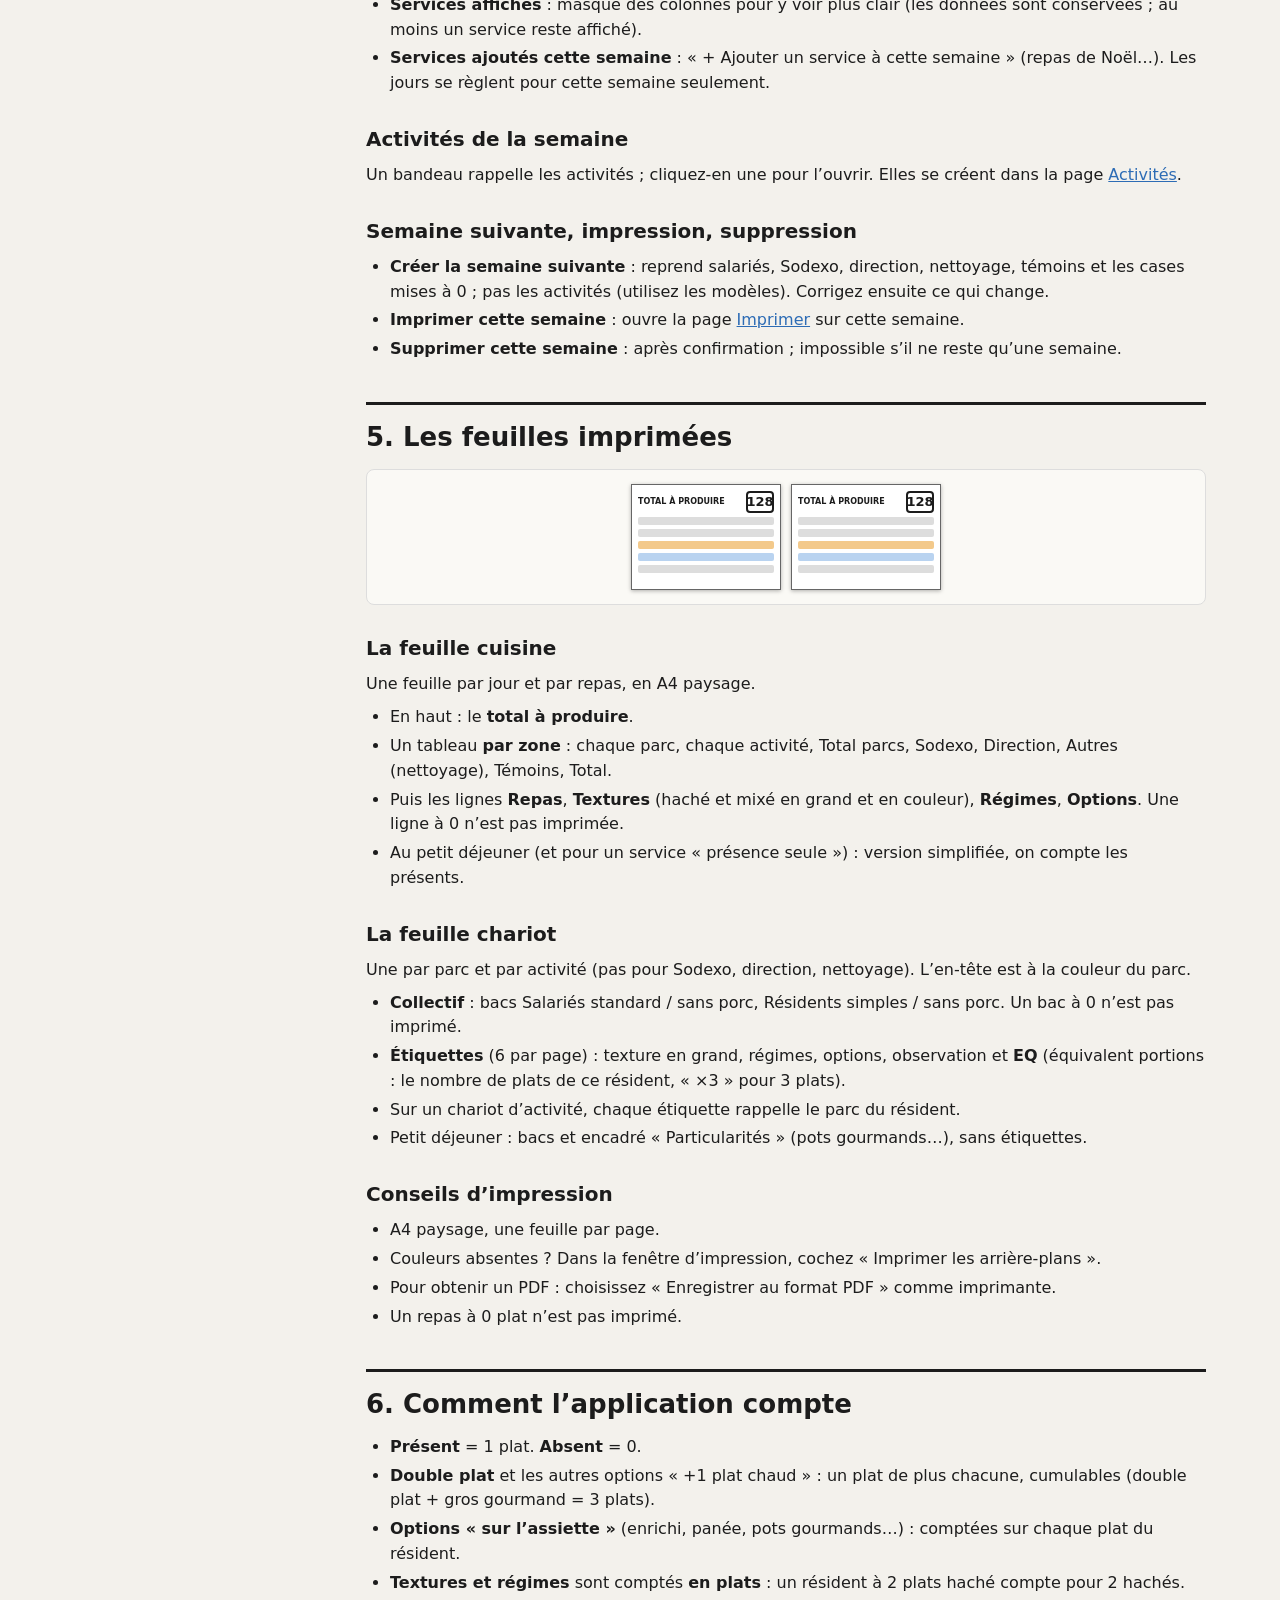
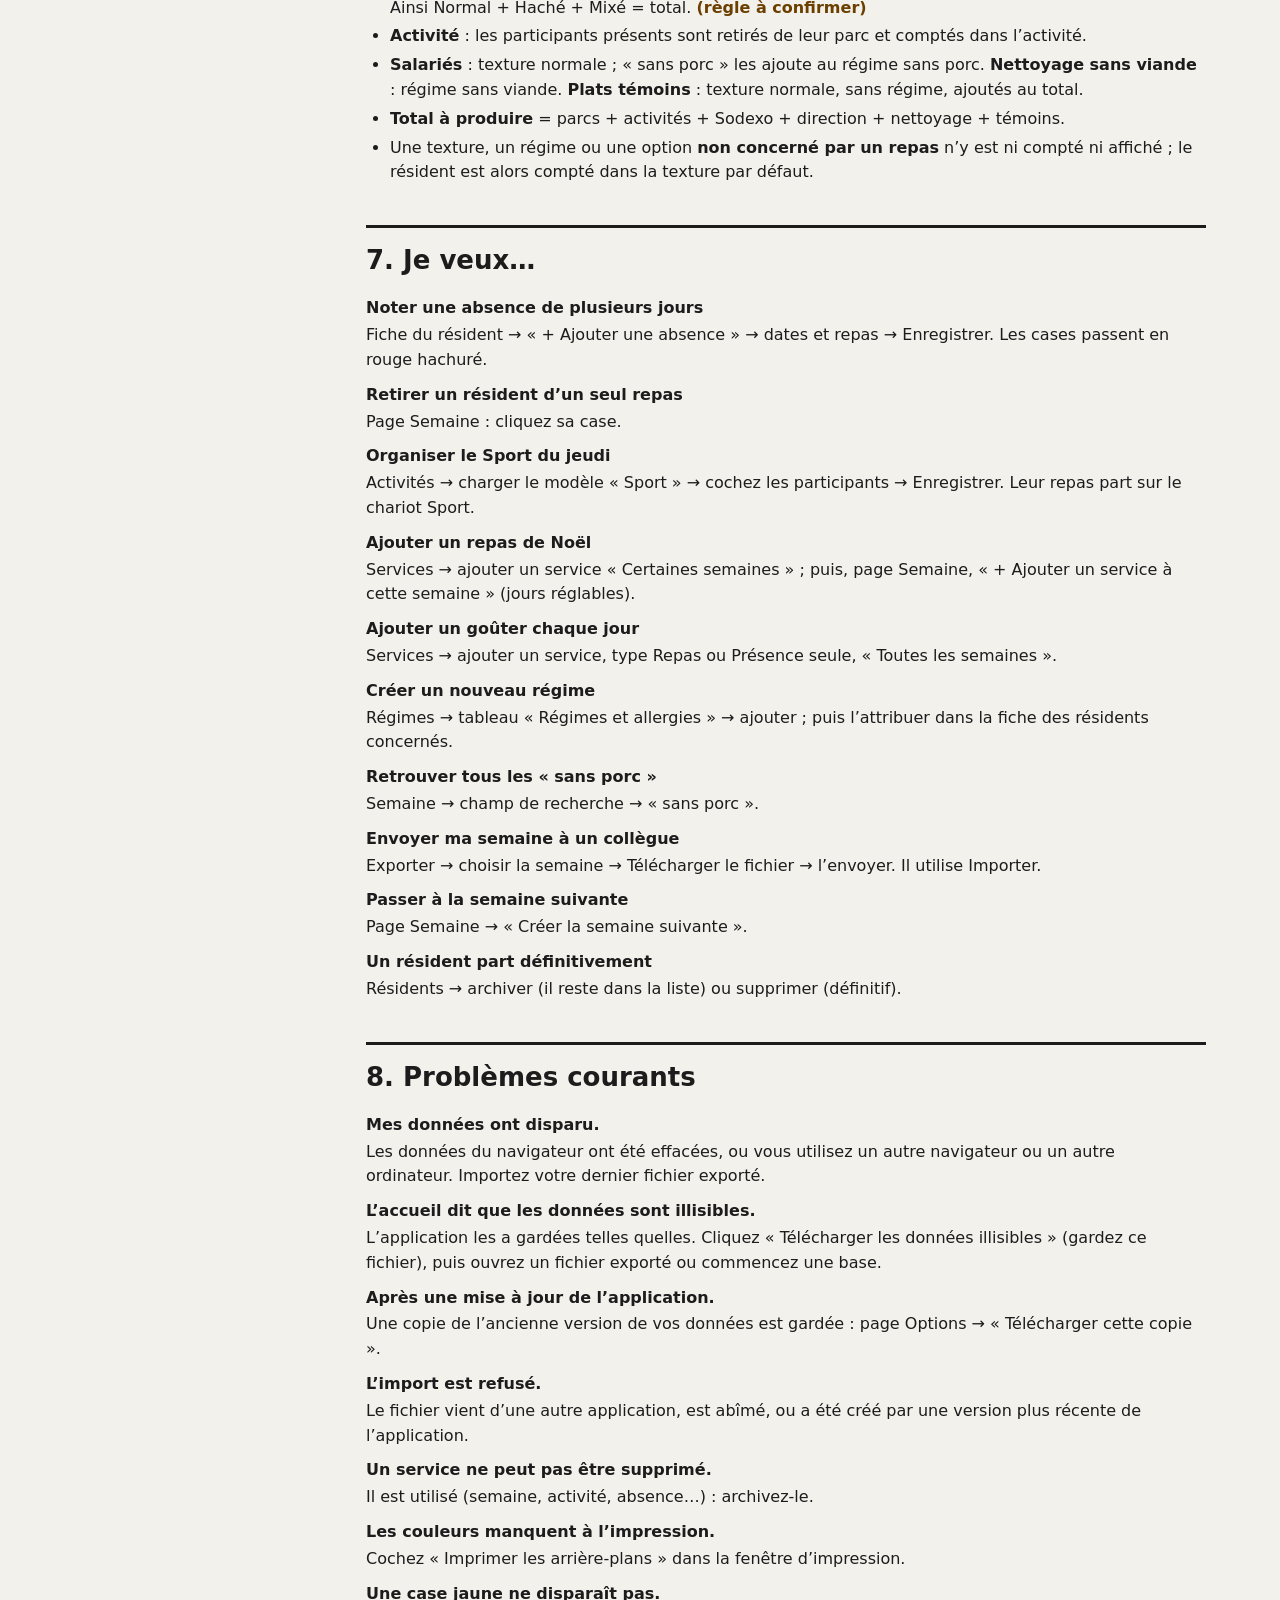
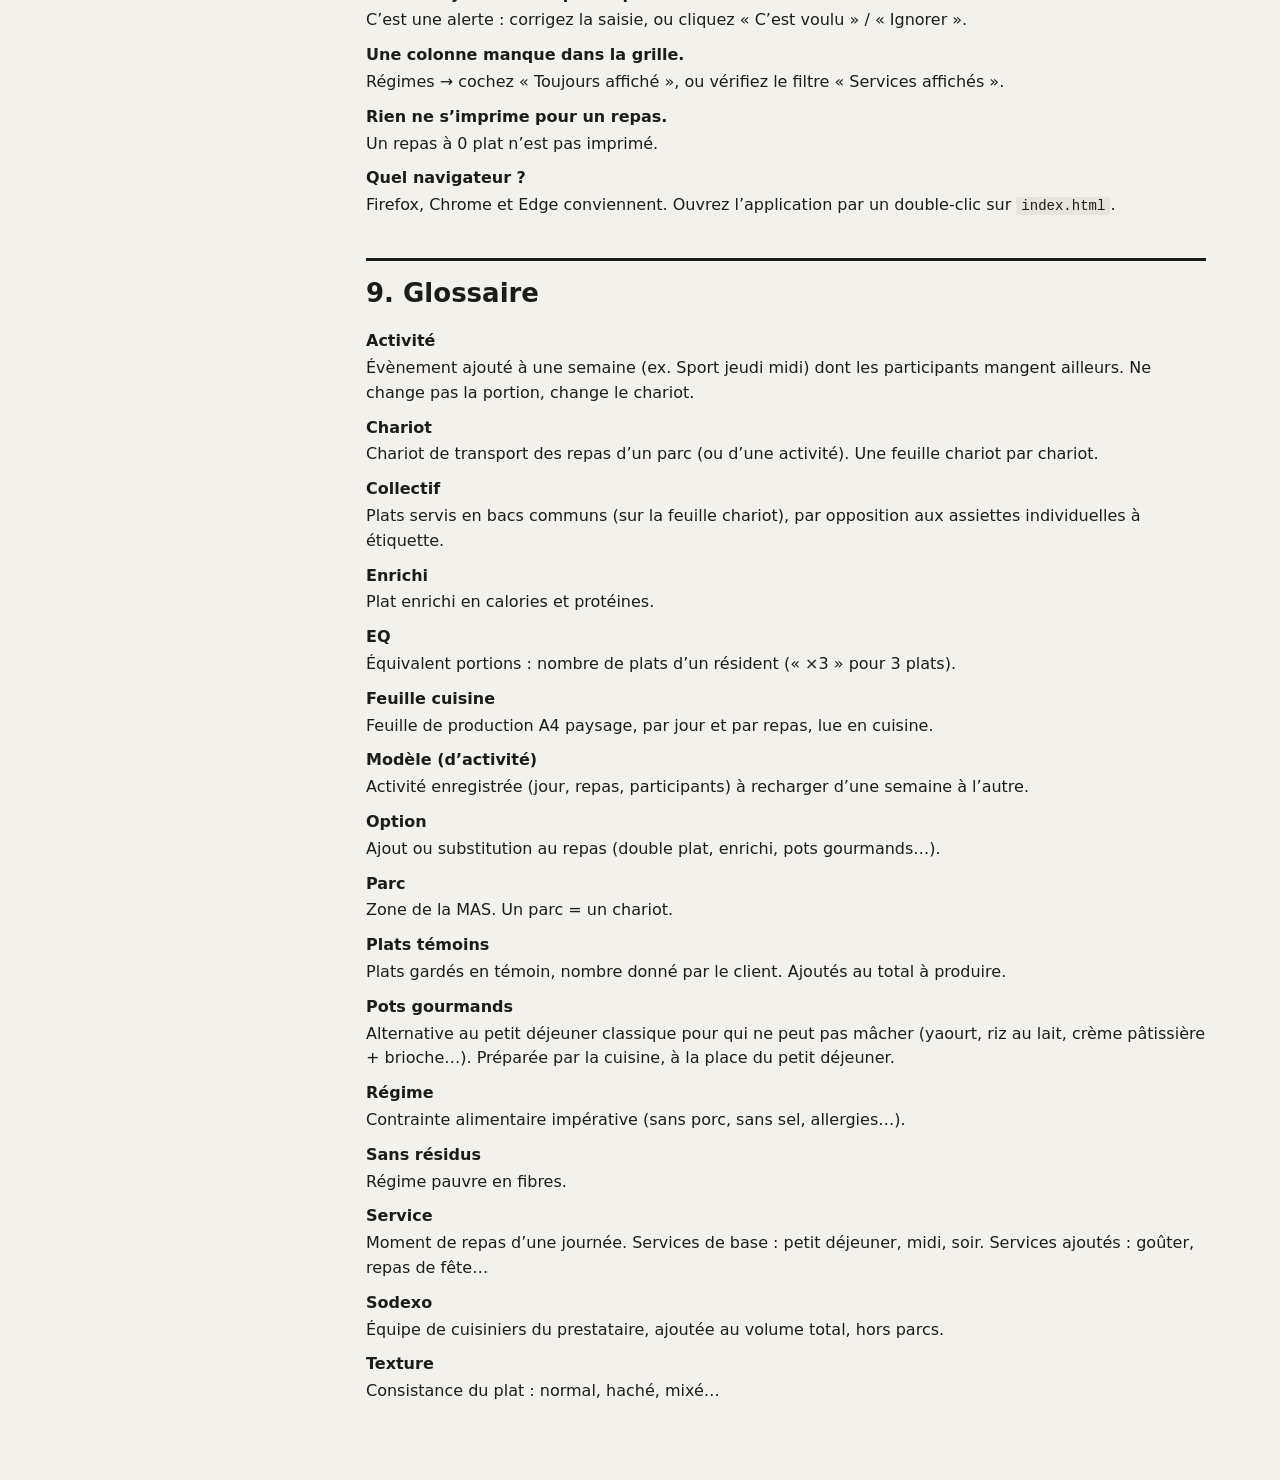
==== commit f170a7ea: "Semaine : Ctrl+Z / Ctrl+Y pour les présences et les cases de quantité Un historique par semaine (mém" ====
--- a/src/guide.html
+++ b/src/guide.html
@@ -170,6 +170,7 @@
 <ul>
   <li>Chaque ligne est un résident, chaque colonne un repas (jour × service).</li>
   <li><strong>Un clic</strong> inverse la case. <strong>Glisser</strong> sur plusieurs cases leur applique la même valeur (Échap annule). Au clavier : Entrée ou Espace.</li>
+  <li><strong>Ctrl + Z</strong> annule la dernière saisie de cases de la semaine (présences ou nombres), même faite dans un autre onglet de parc : l’appli y revient et un message dit ce qui a été annulé. <strong>Ctrl + Y</strong> (ou Ctrl + Maj + Z) rétablit. Jusqu’à 100 retours en arrière par semaine ; ils sont oubliés en fermant la page.</li>
   <li>Par défaut, tout le monde est <strong>présent</strong>, sauf absence prévue dans la fiche. Pour un service ajouté, la présence suit le repas voisin (avant ou après).</li>
   <li>Une case présente affiche son <strong>nombre de plats</strong> : 1 normalement, 2 avec un « double plat », 3 avec double plat et gros gourmand ; toujours 1 au petit déjeuner.</li>
 </ul>
@@ -208,7 +209,7 @@
   <li>Plusieurs cases sélectionnées : le nombre tapé s’affiche en bleu dans toutes, et <strong>Entrée</strong> l’écrit dans toutes (ex. 4 salariés du lundi au vendredi en une fois).</li>
   <li><strong>Flèches</strong> : changer de case (après un nombre tapé, une flèche le valide aussi). <strong>Maj + flèches</strong> : agrandir la sélection.</li>
   <li><strong>Ctrl + C</strong> copie, <strong>Ctrl + X</strong> coupe, <strong>Ctrl + V</strong> colle à partir de la case en haut à gauche de la sélection (ce qui dépasse de la grille est ignoré ; un seul nombre copié remplit toute la sélection). Les cases copiées sont entourées de pointillés. On peut coller dans un autre parc ou dans l’onglet Hors parc. Couper : les cases d’origine ne sont vidées qu’au collage. Ce copier-coller reste dans l’appli (pas d’échange avec Excel).</li>
-  <li><strong>Suppr</strong> (ou Retour arrière) vide les cases sélectionnées. Pas de retour en arrière possible : un message indique combien de cases ont été vidées.</li>
+  <li><strong>Suppr</strong> (ou Retour arrière) vide les cases sélectionnées (un message indique combien) ; <strong>Ctrl + Z</strong> les remet.</li>
   <li><strong>Échap</strong> (qui oublie aussi la copie en cours) ou un clic ailleurs enlève la sélection. Le clavier n’agit sur les cases que si une sélection est visible.</li>
 </ul>
 
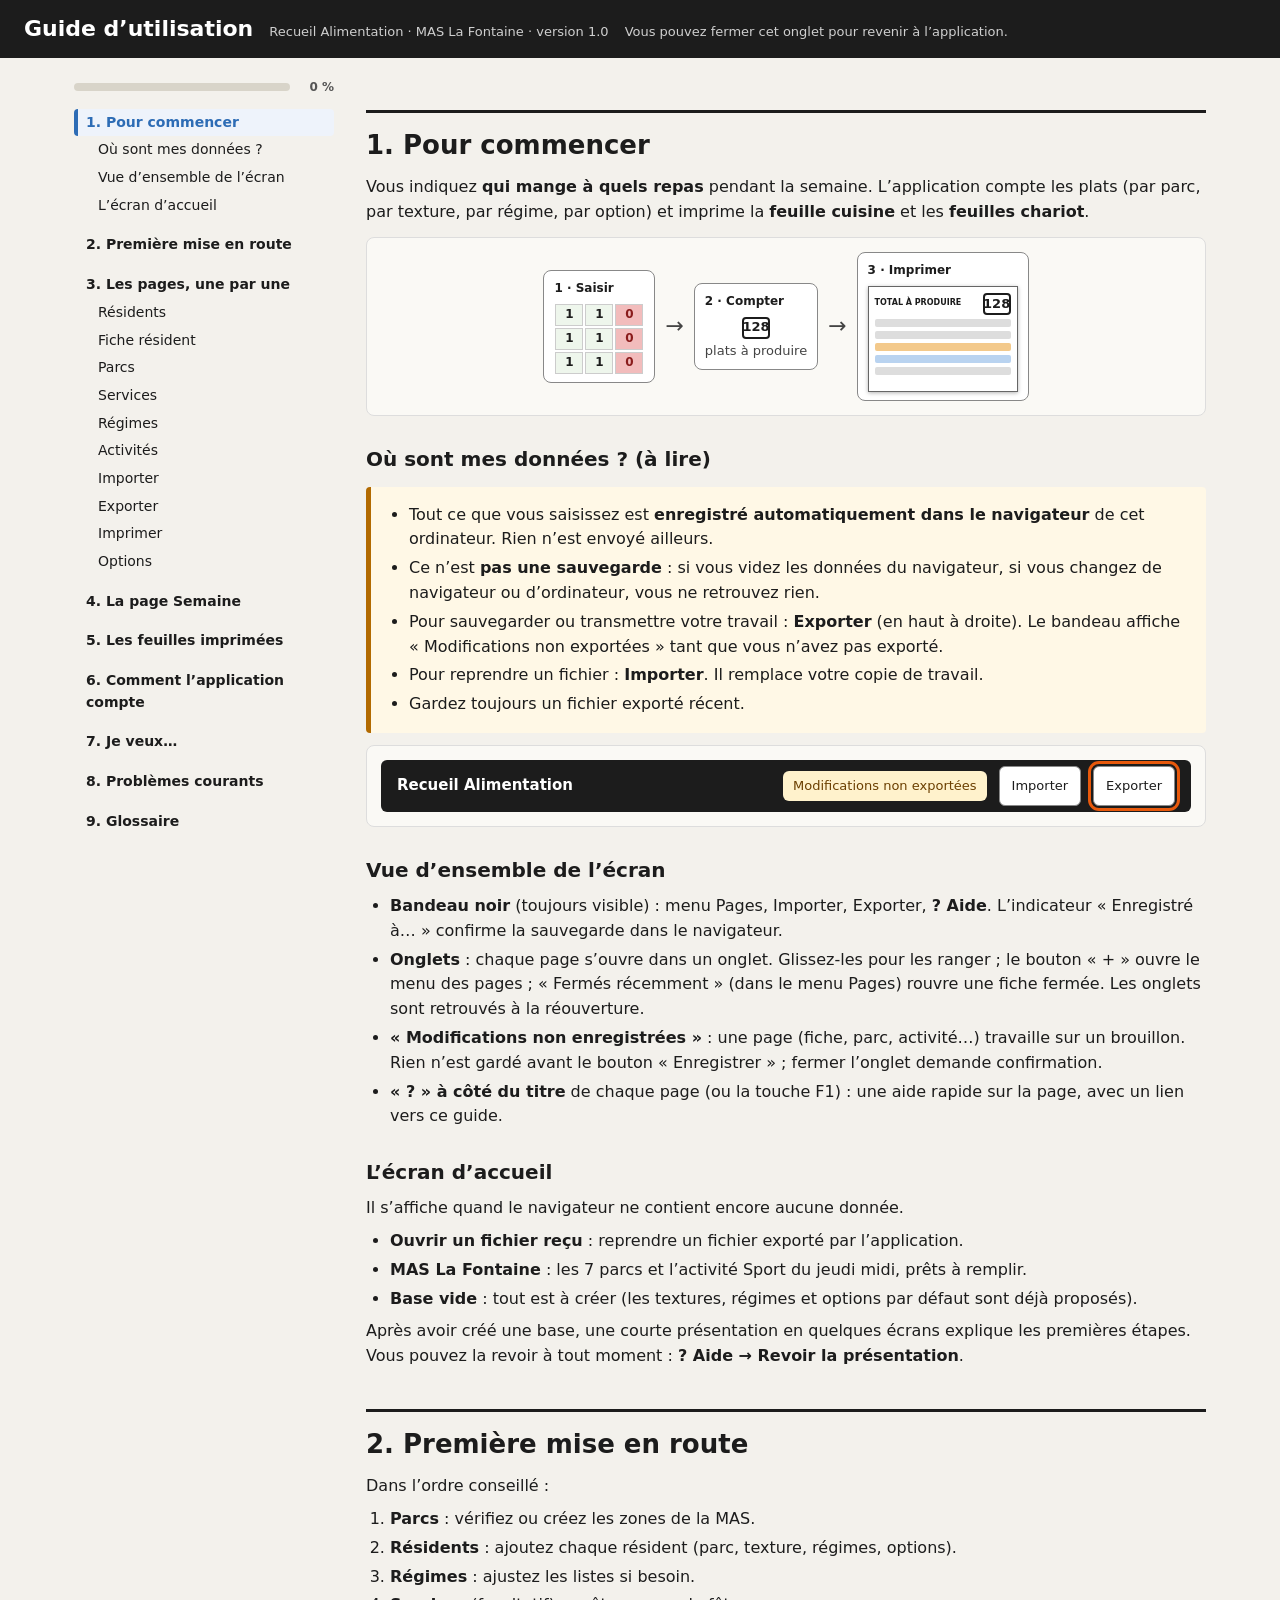
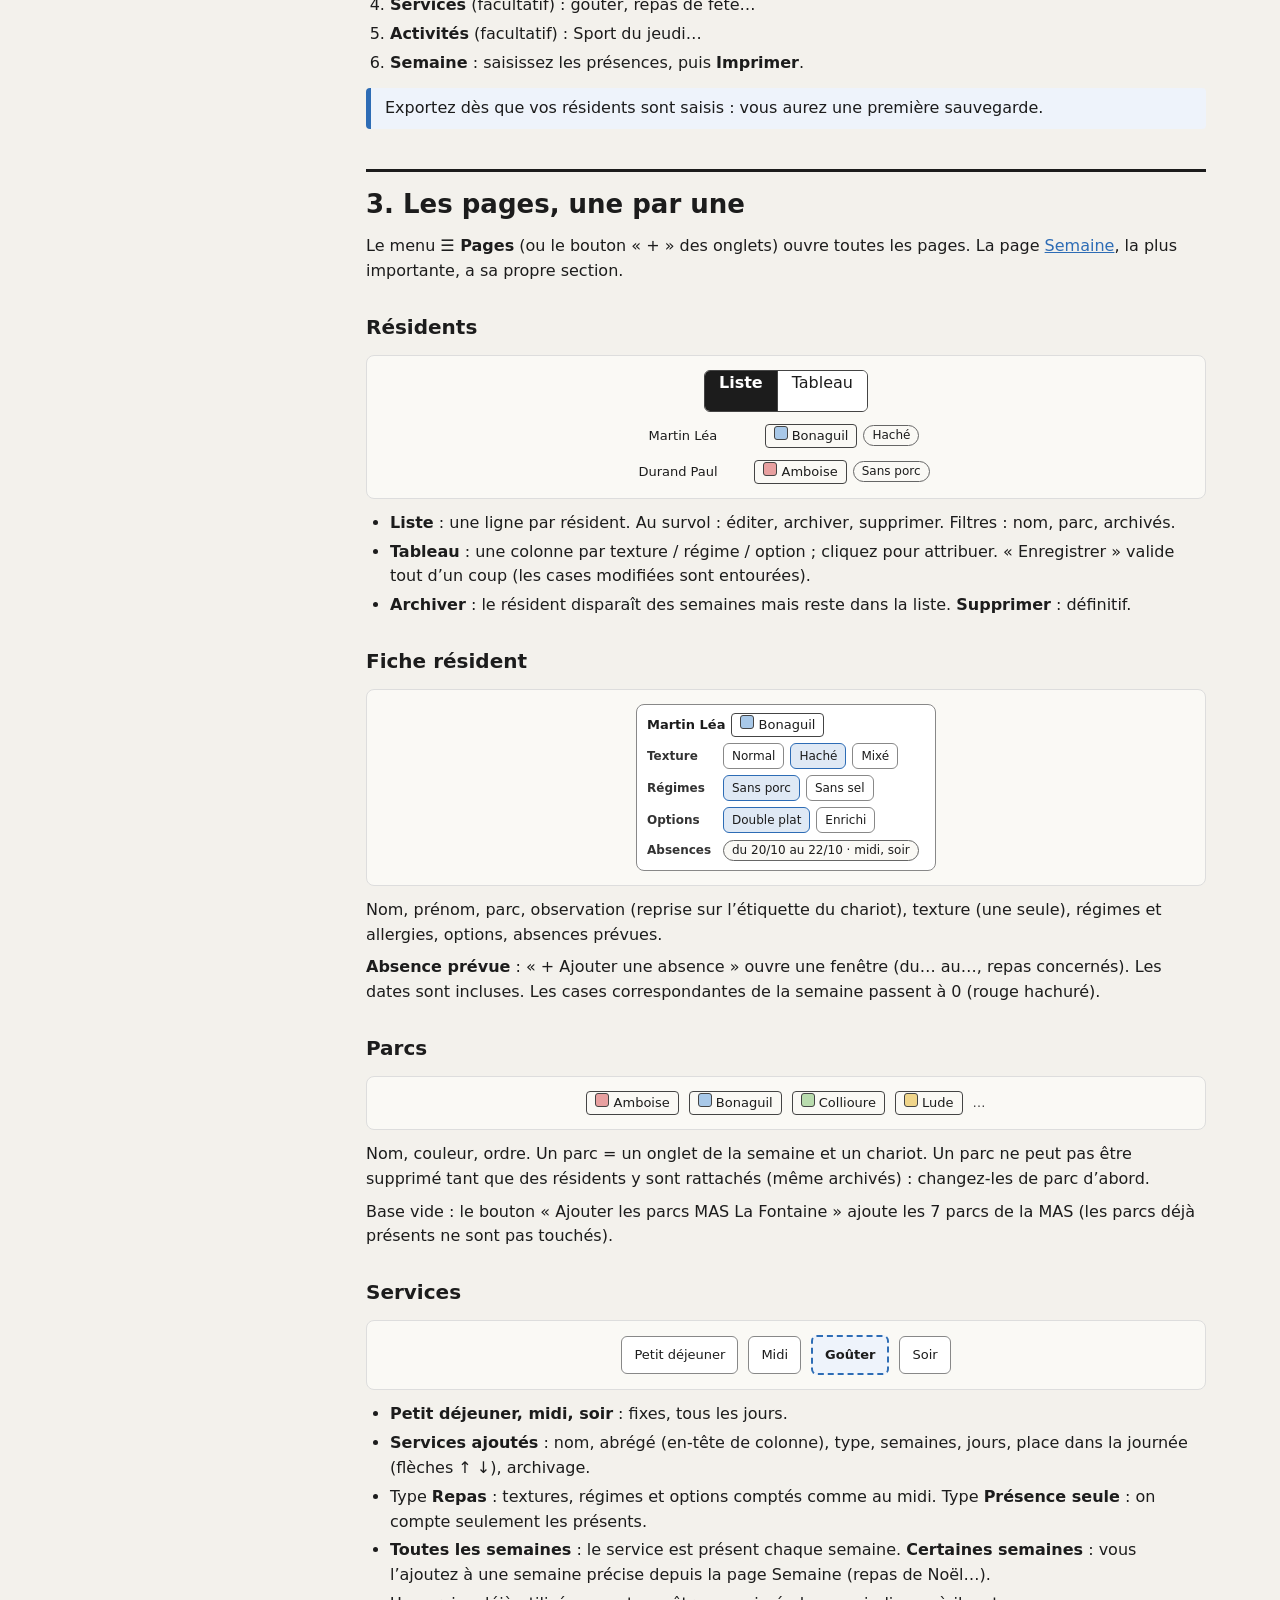
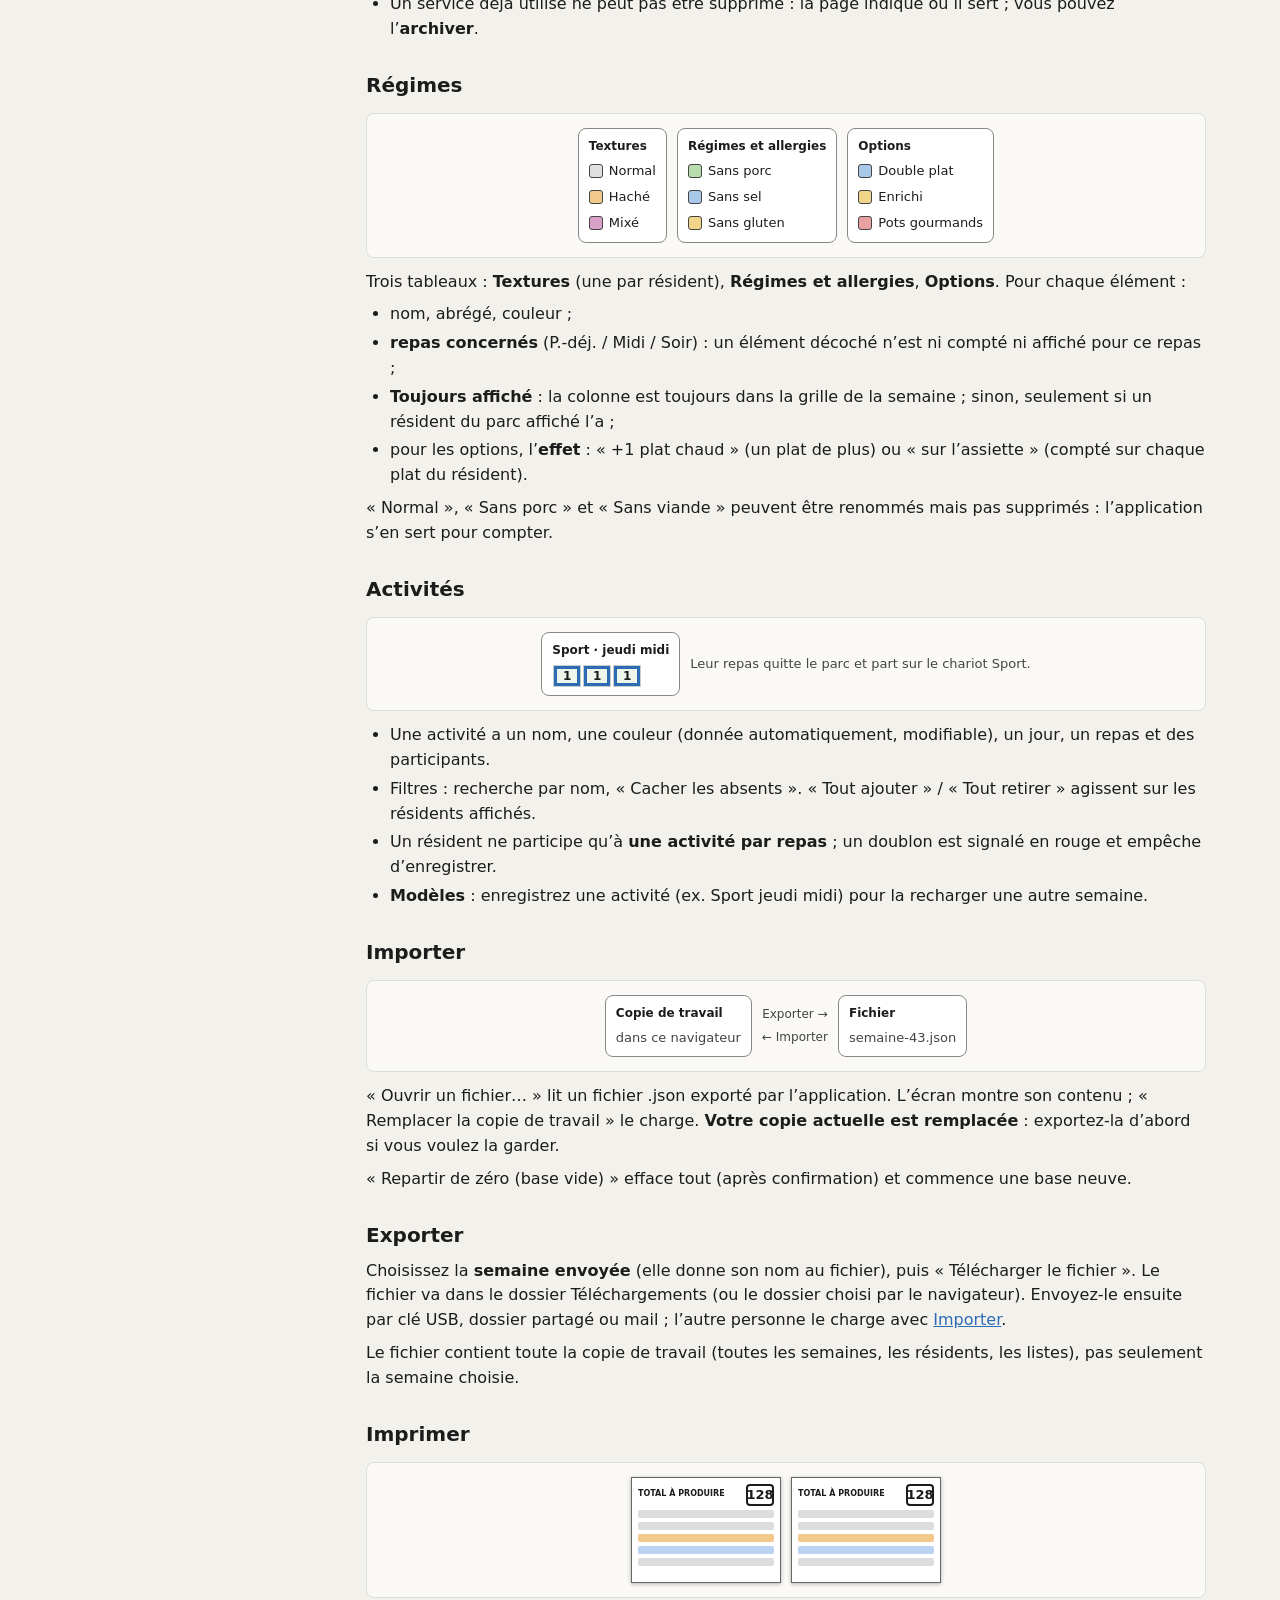
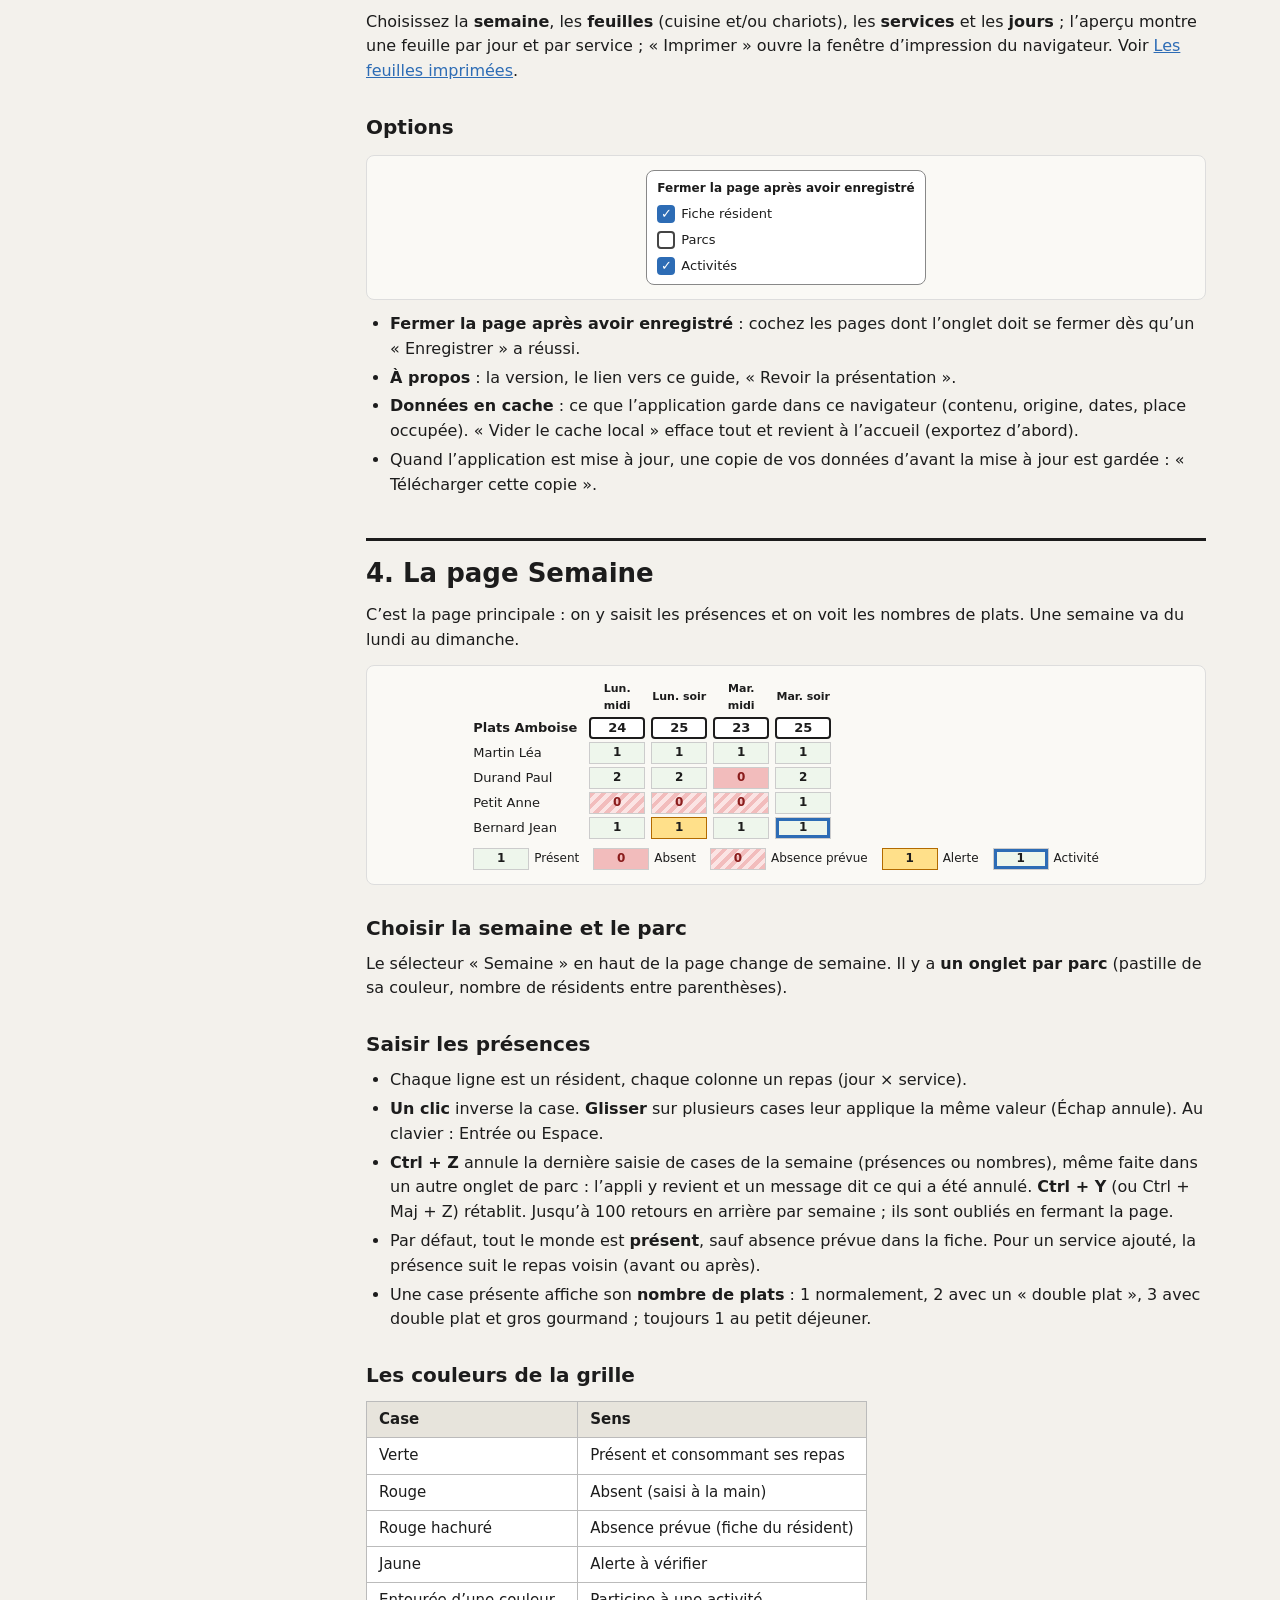
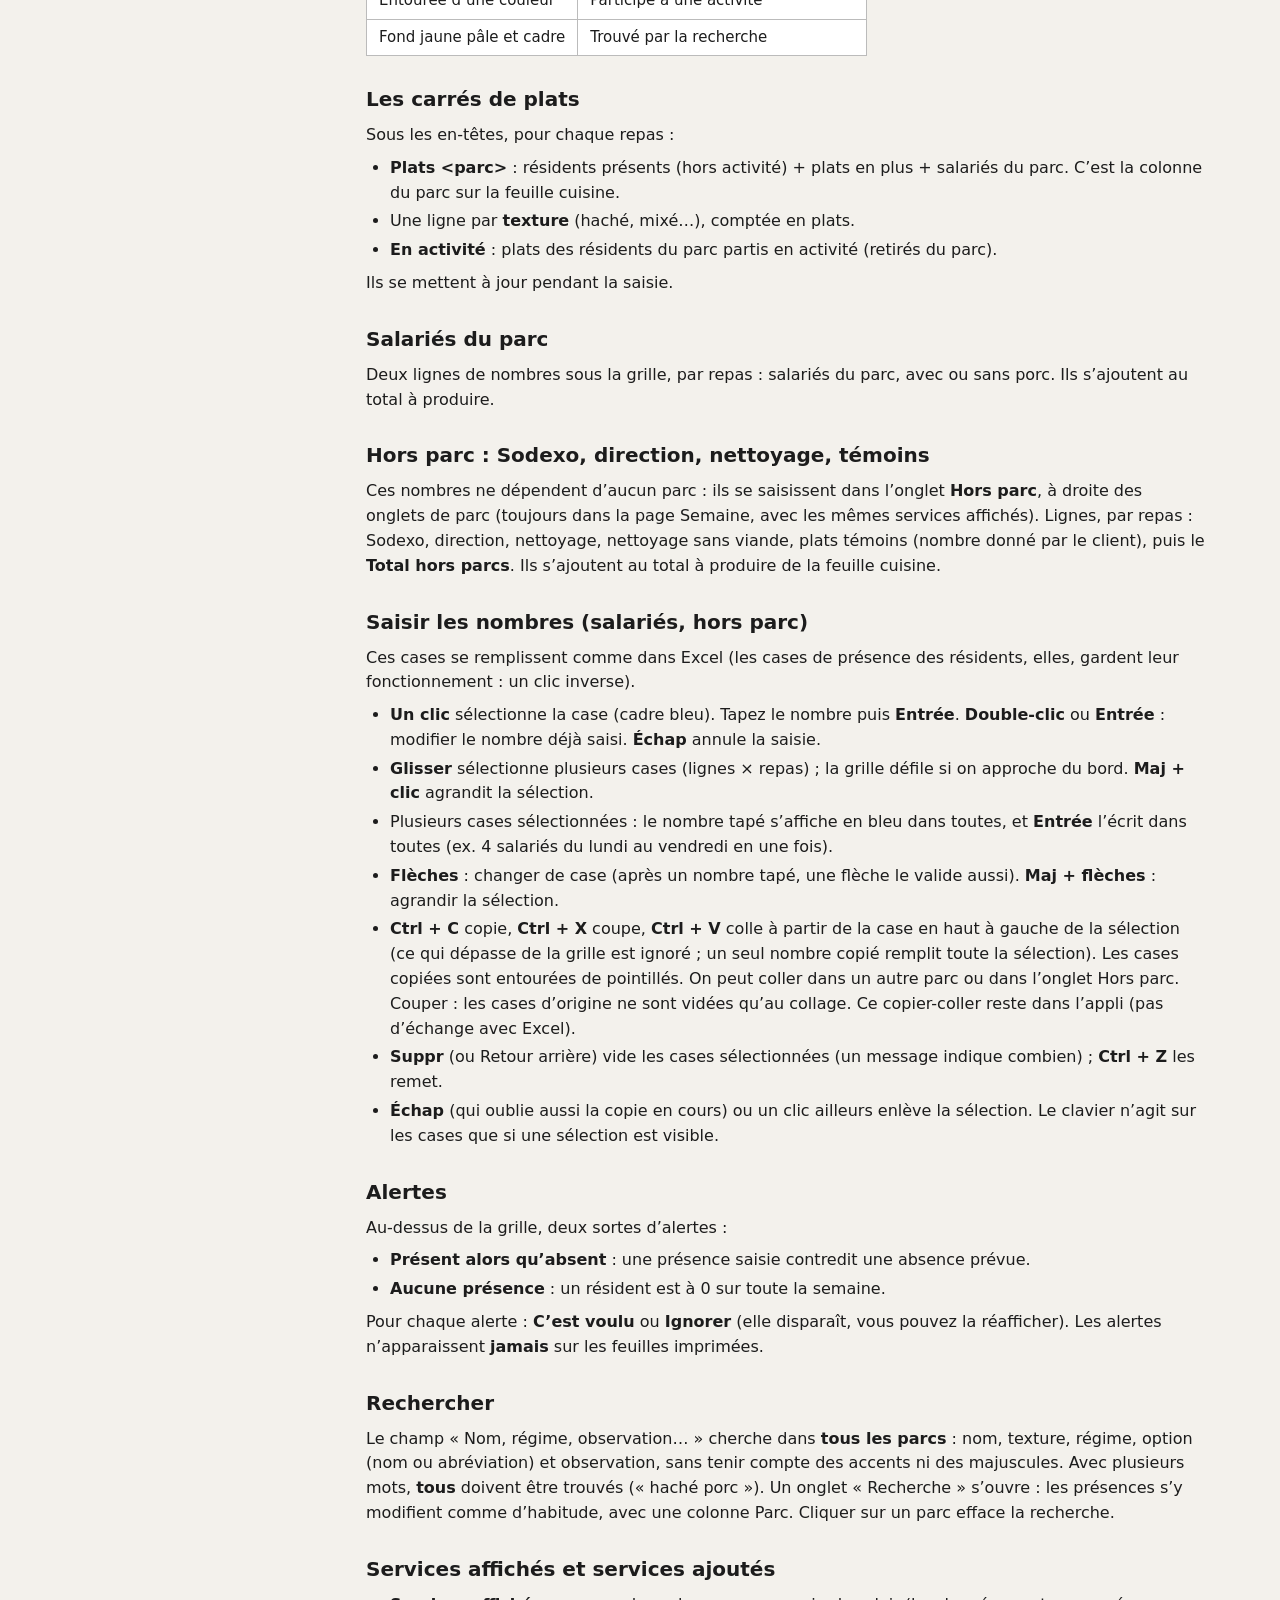
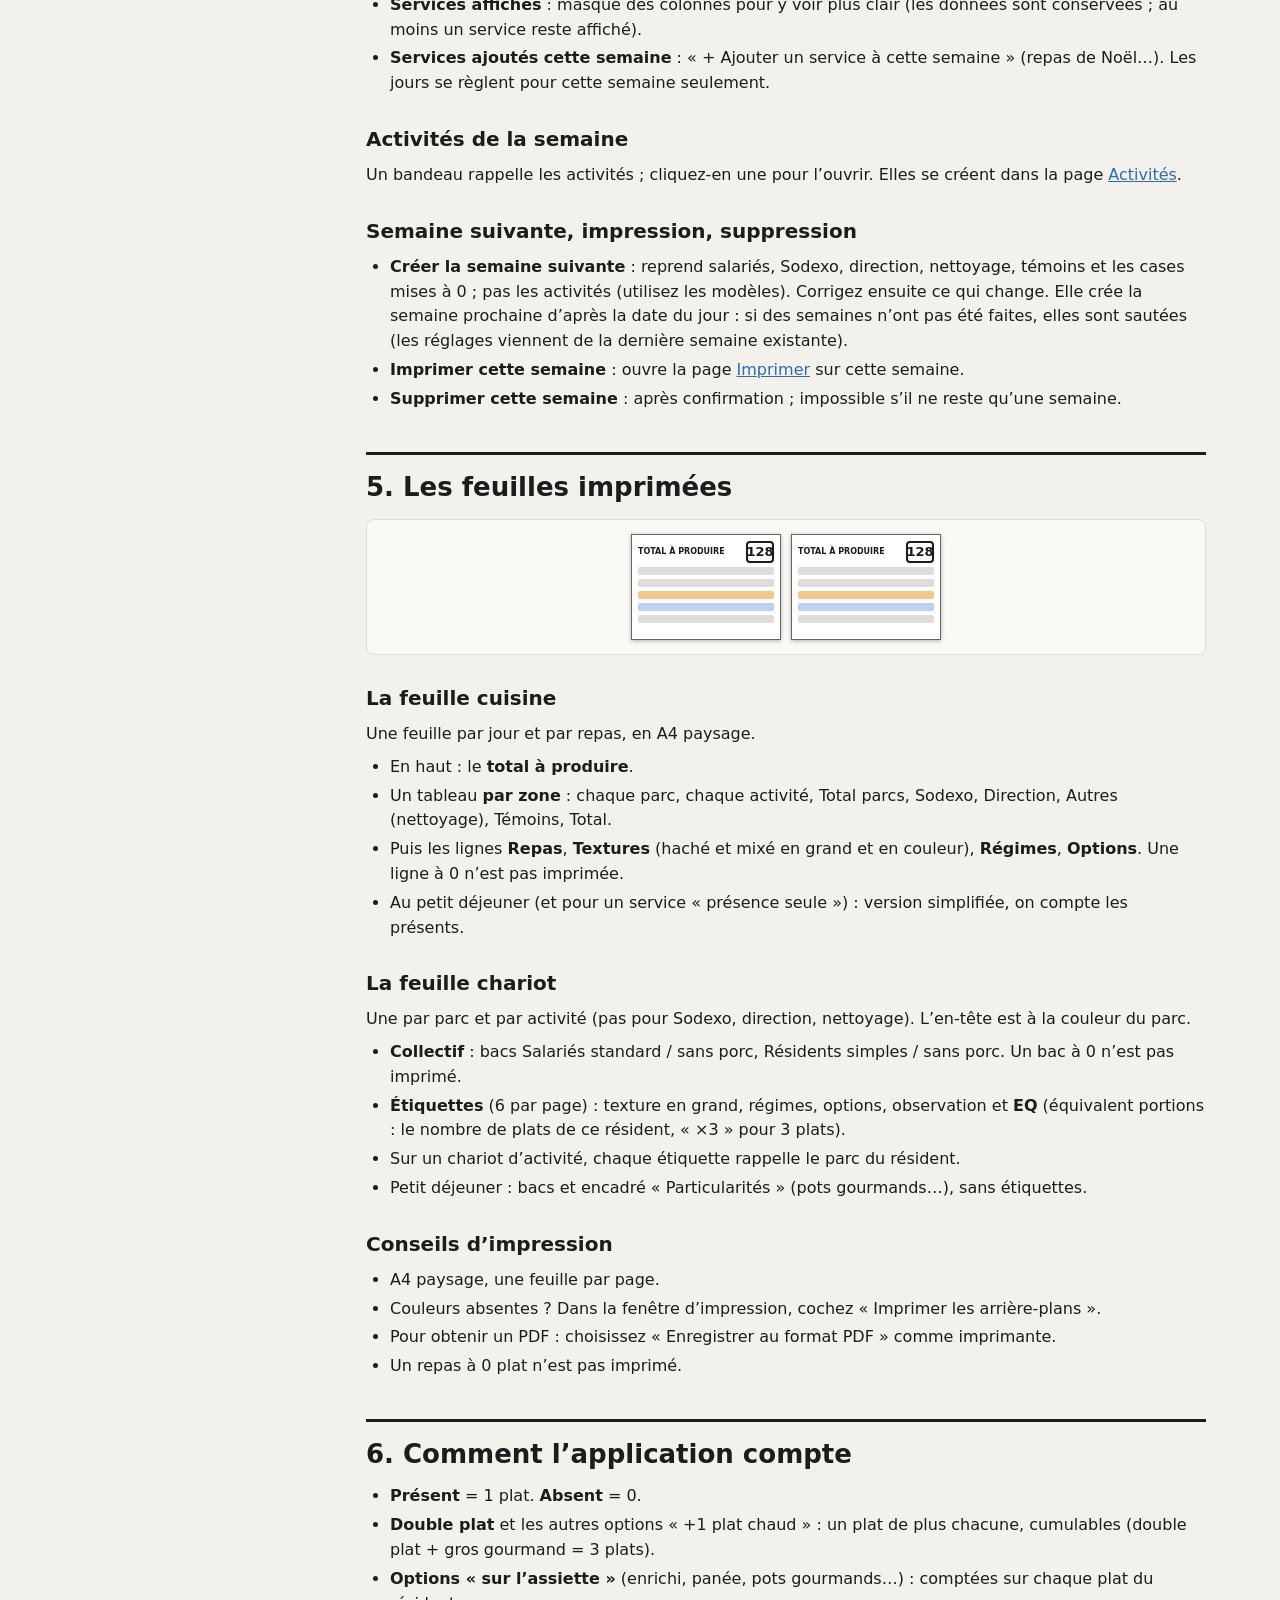
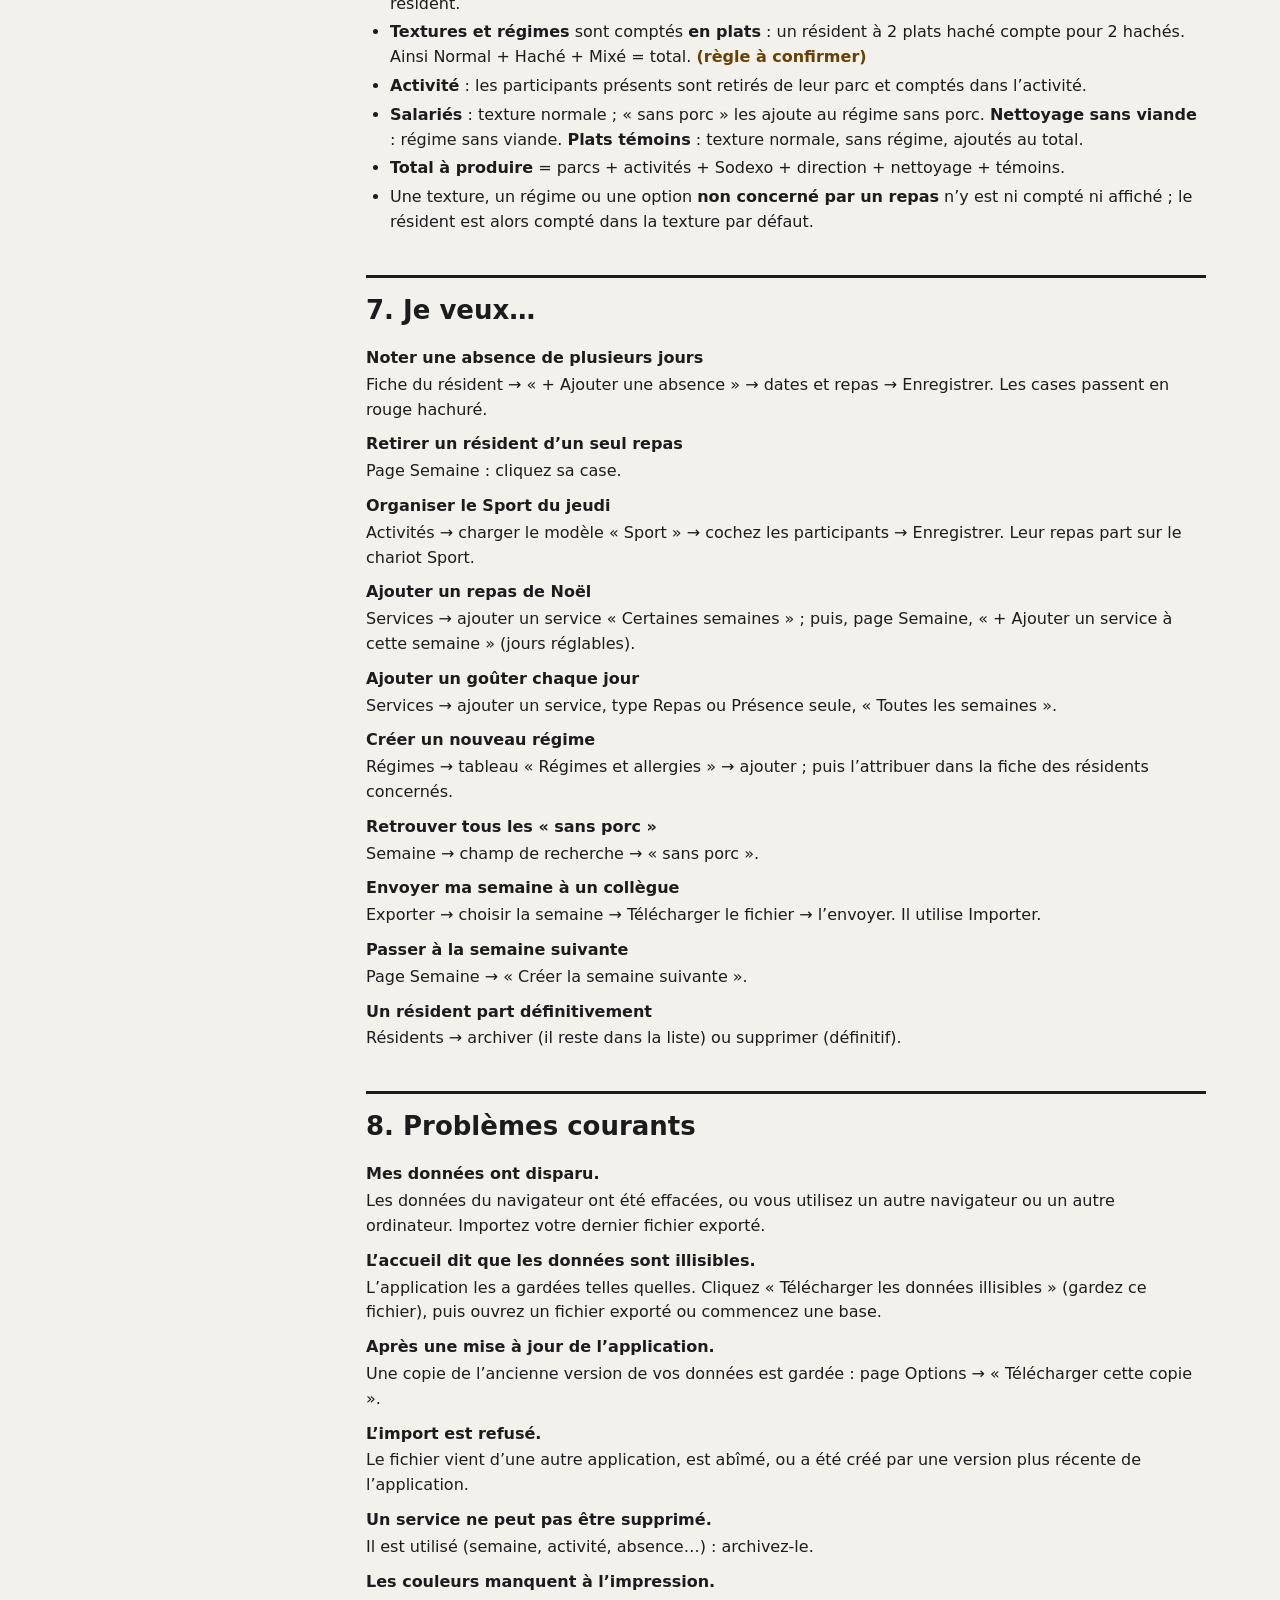
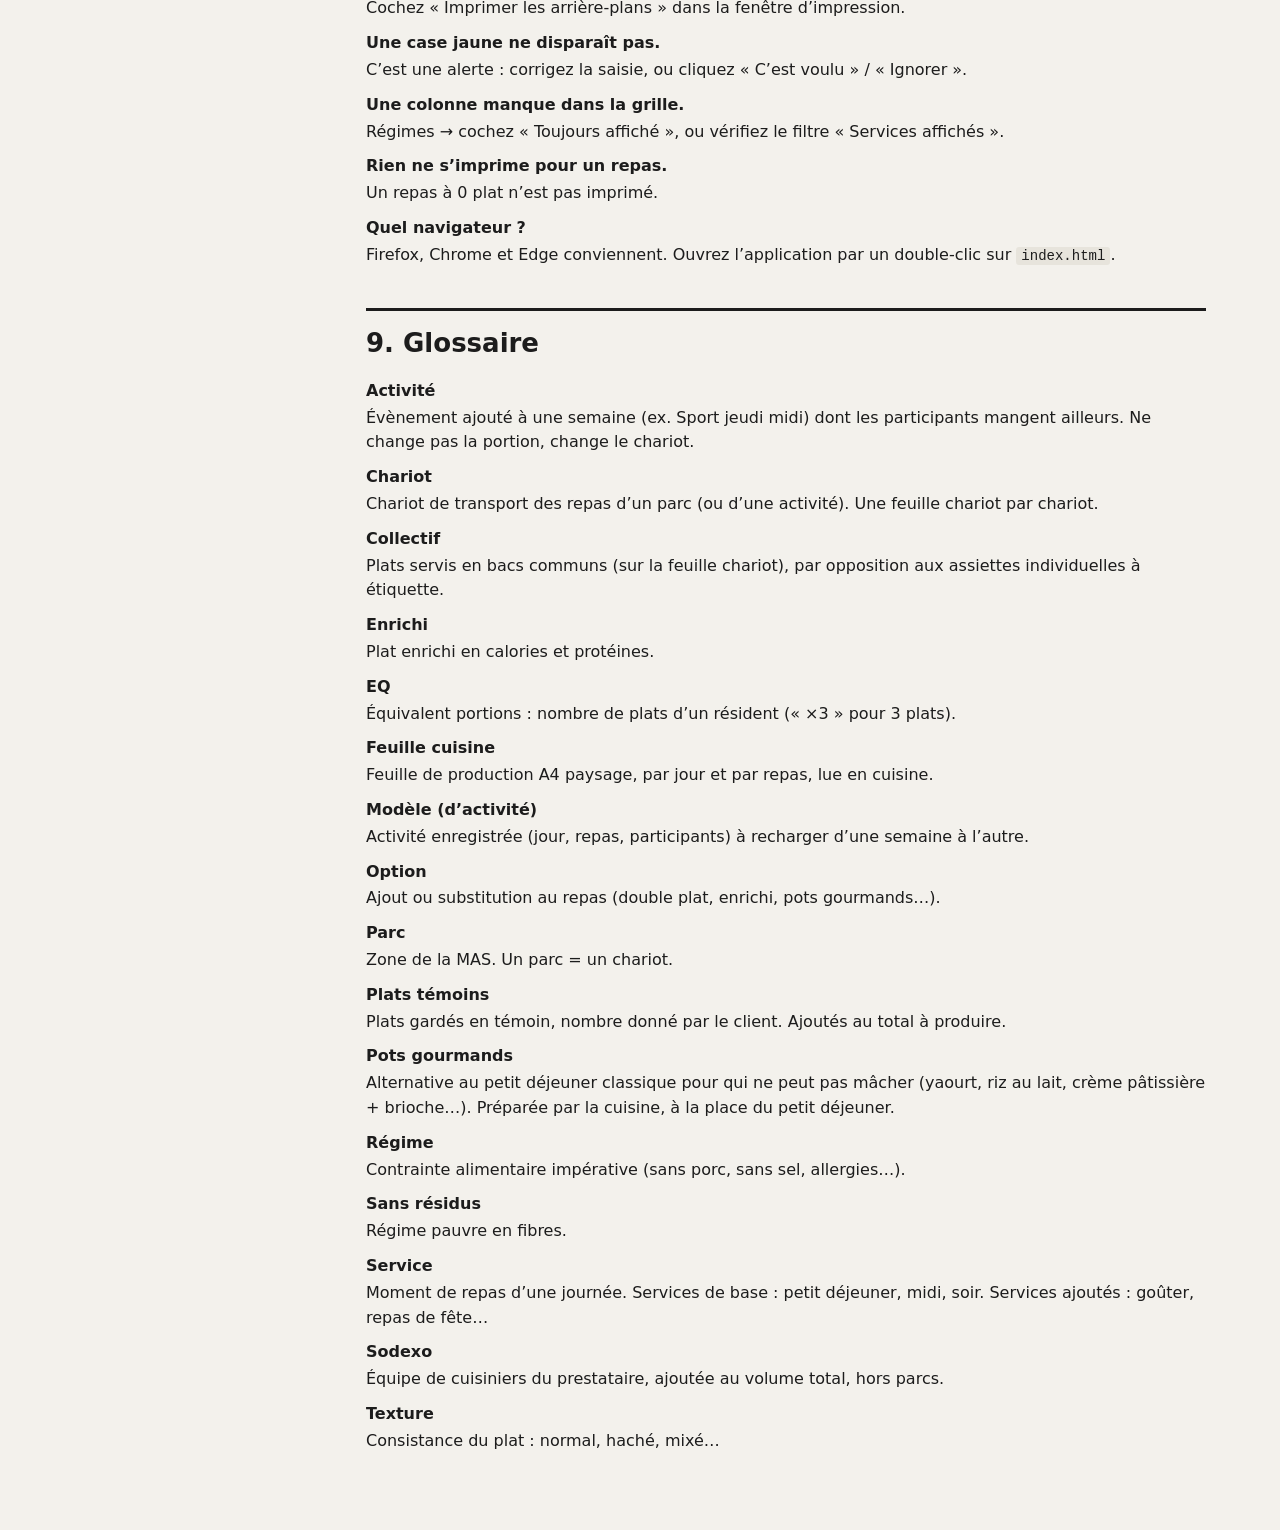
==== commit 95cafa1c: "Semaine suivante : au moins la semaine prochaine d'après la date du jour Les semaines non faites son" ====
--- a/src/guide.html
+++ b/src/guide.html
@@ -235,7 +235,7 @@
 
 <h3>Semaine suivante, impression, suppression</h3>
 <ul>
-  <li><strong>Créer la semaine suivante</strong> : reprend salariés, Sodexo, direction, nettoyage, témoins et les cases mises à 0 ; pas les activités (utilisez les modèles). Corrigez ensuite ce qui change.</li>
+  <li><strong>Créer la semaine suivante</strong> : reprend salariés, Sodexo, direction, nettoyage, témoins et les cases mises à 0 ; pas les activités (utilisez les modèles). Corrigez ensuite ce qui change. Elle crée la semaine prochaine d’après la date du jour : si des semaines n’ont pas été faites, elles sont sautées (les réglages viennent de la dernière semaine existante).</li>
   <li><strong>Imprimer cette semaine</strong> : ouvre la page <a href="#imprimer">Imprimer</a> sur cette semaine.</li>
   <li><strong>Supprimer cette semaine</strong> : après confirmation ; impossible s’il ne reste qu’une semaine.</li>
 </ul>
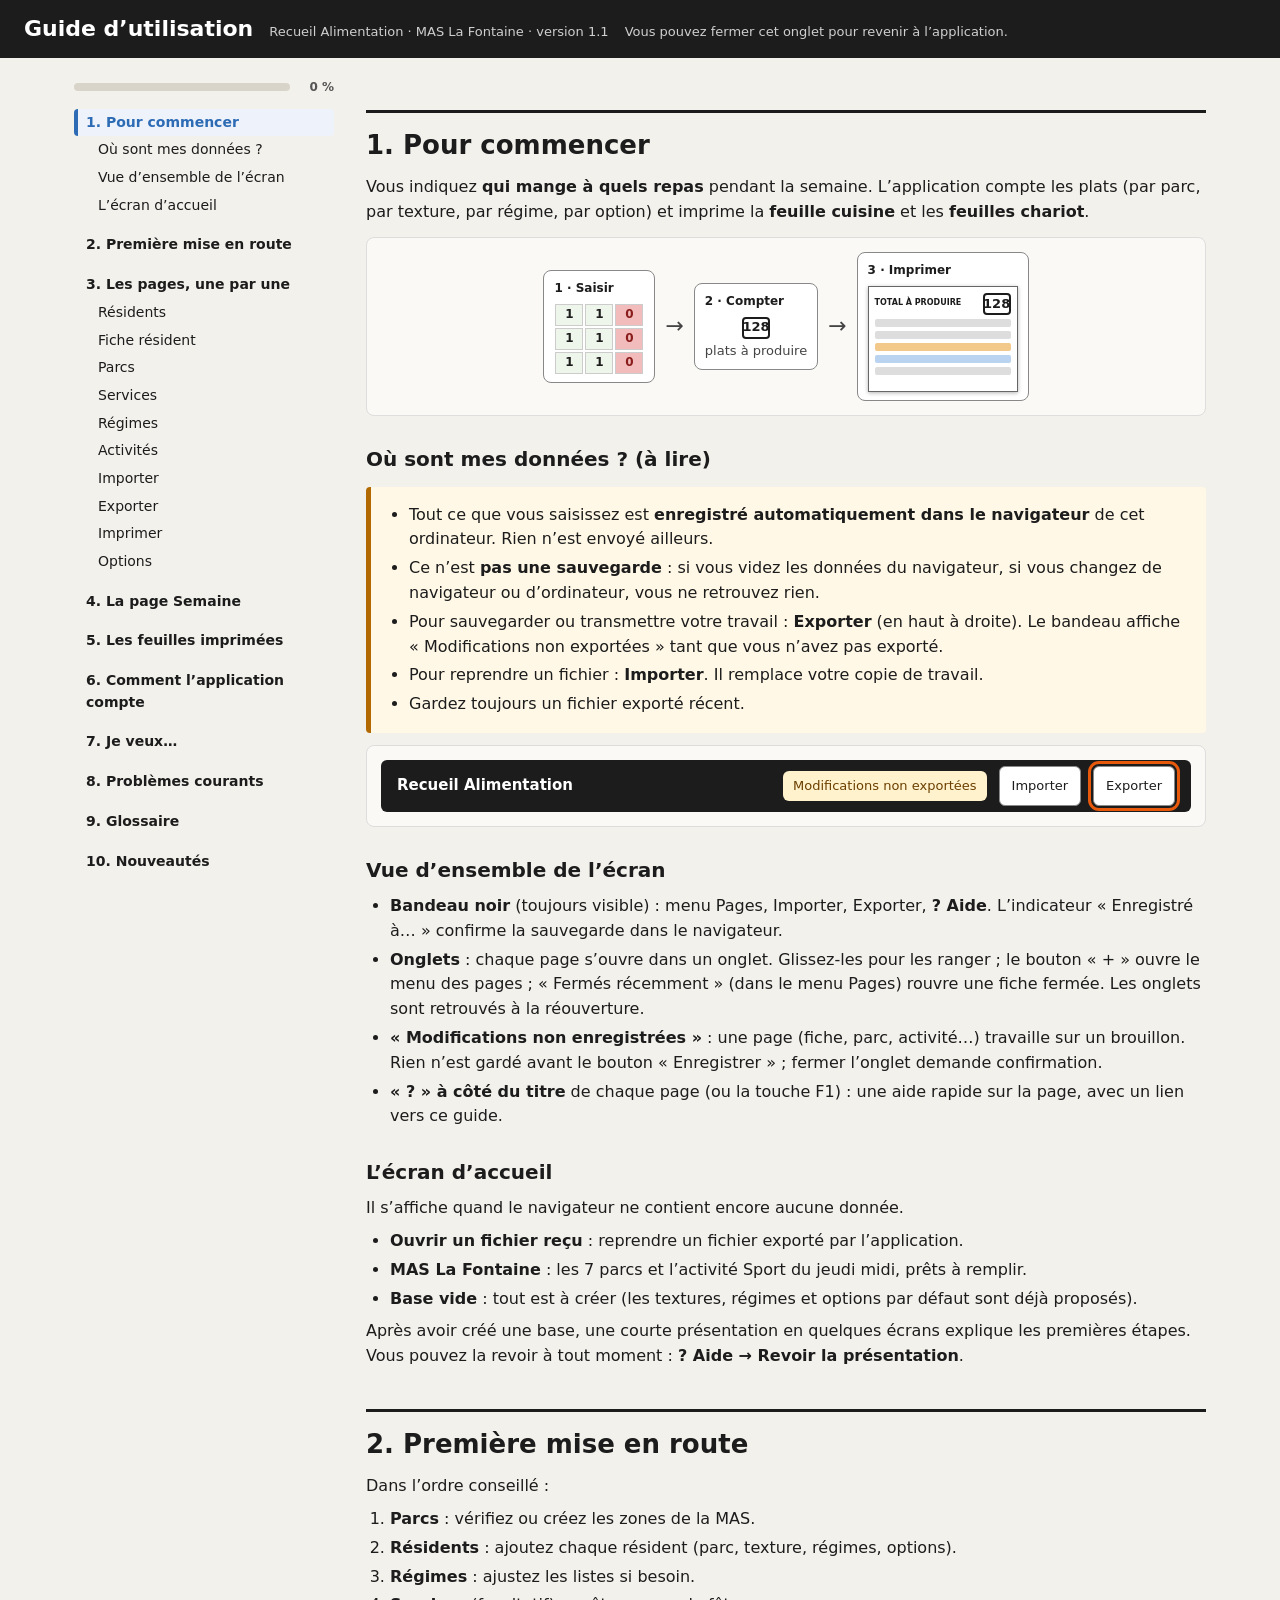
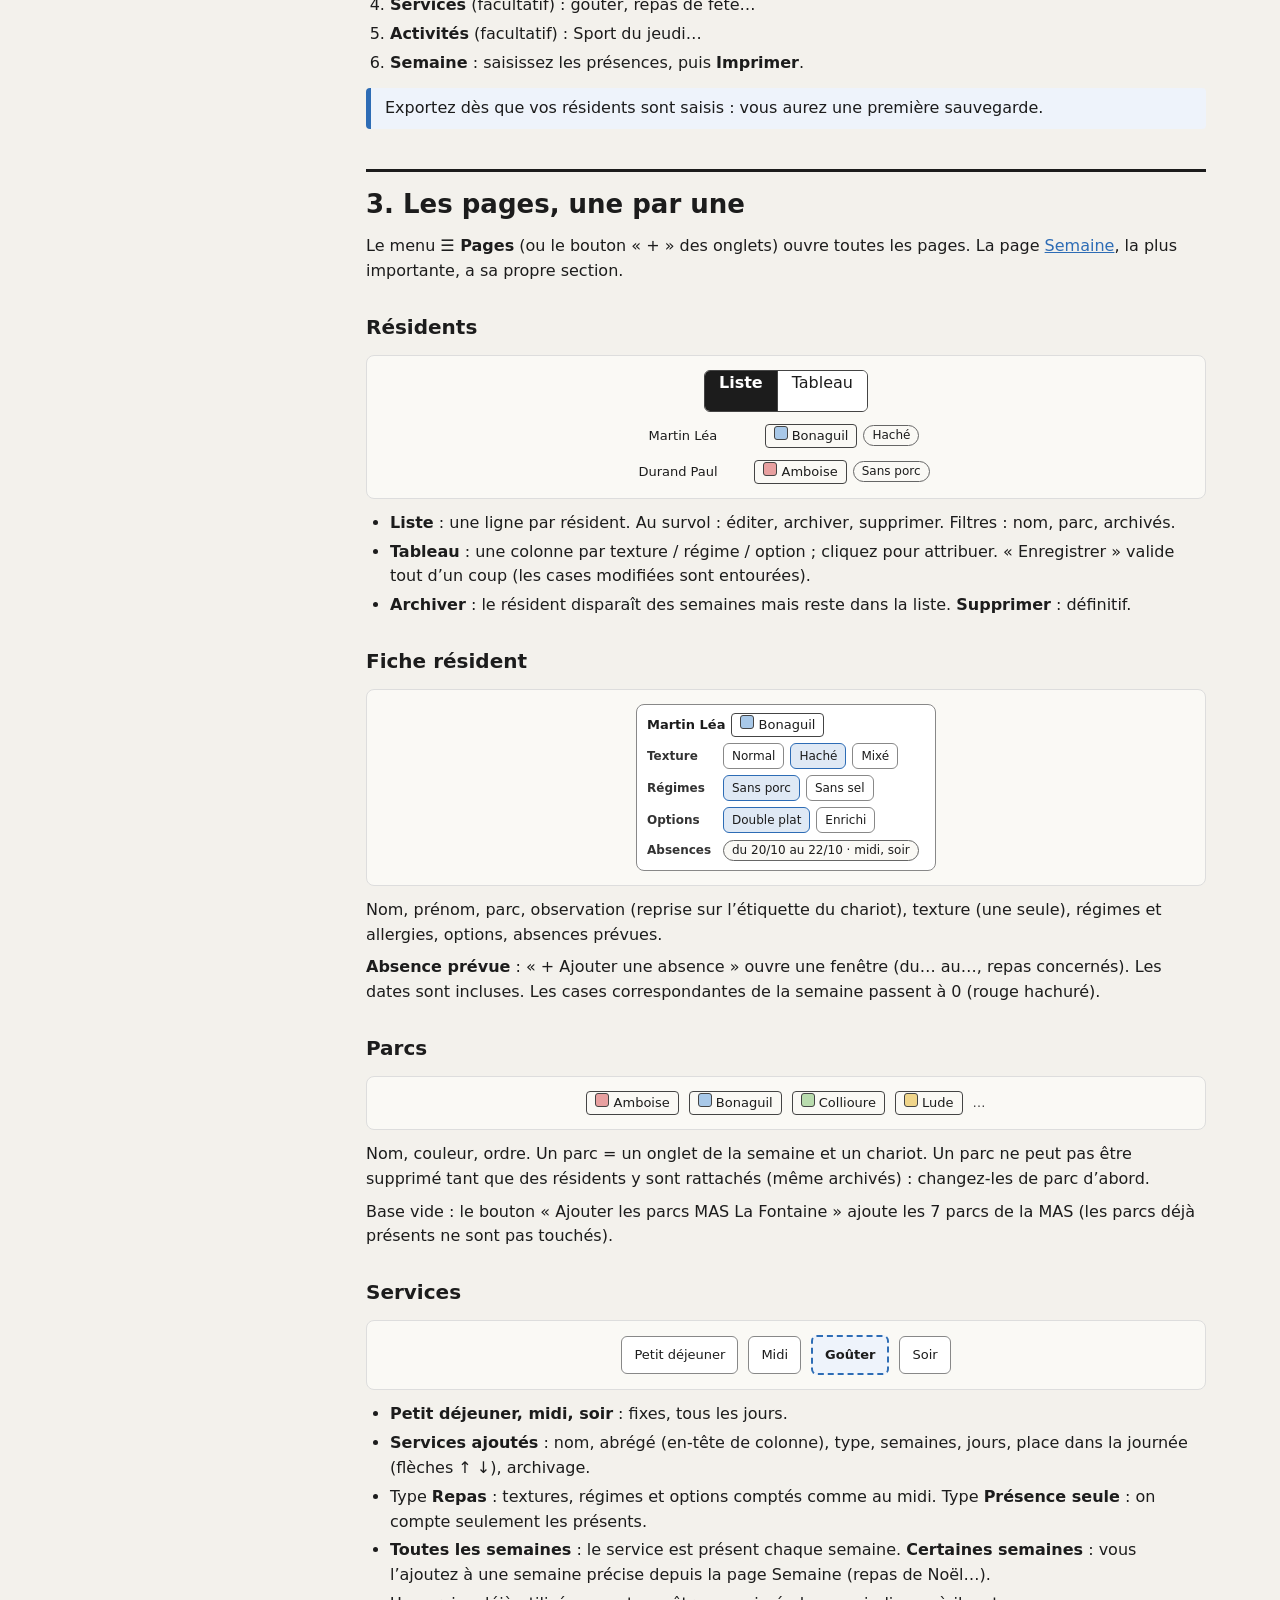
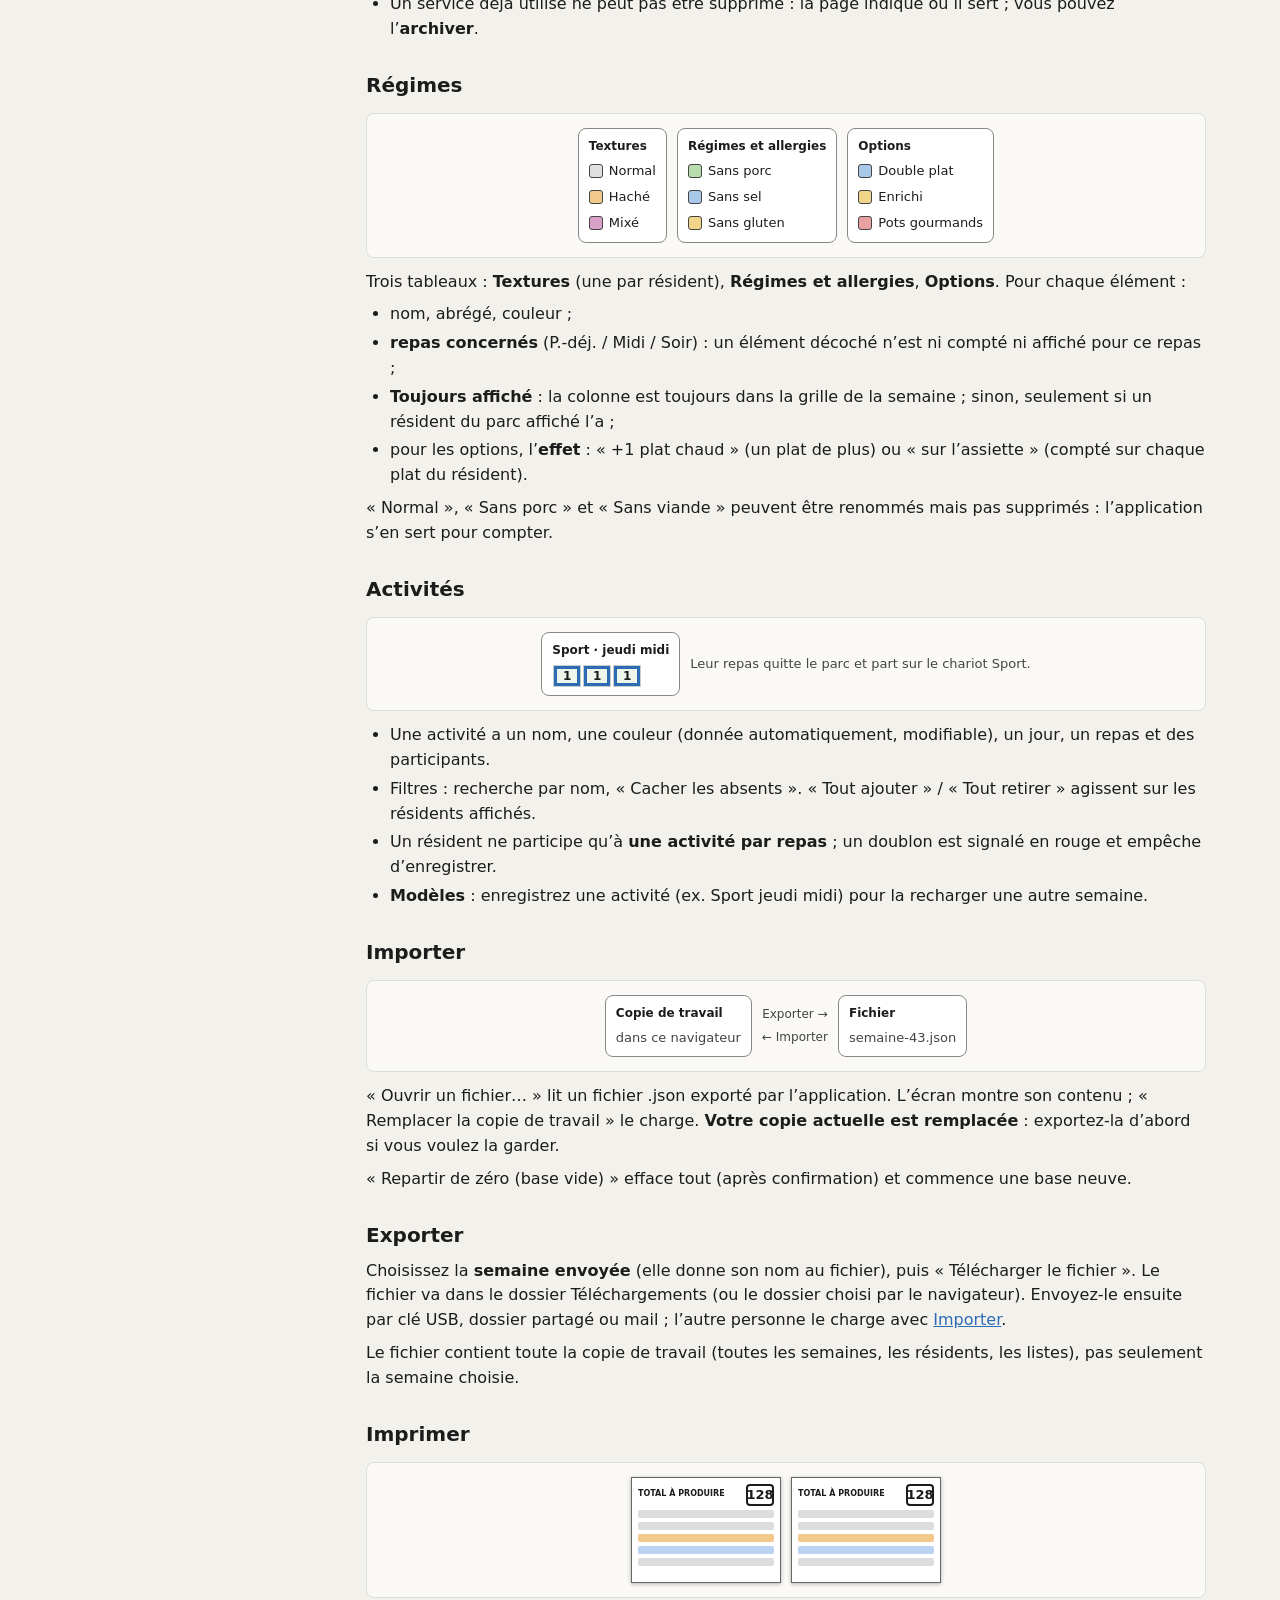
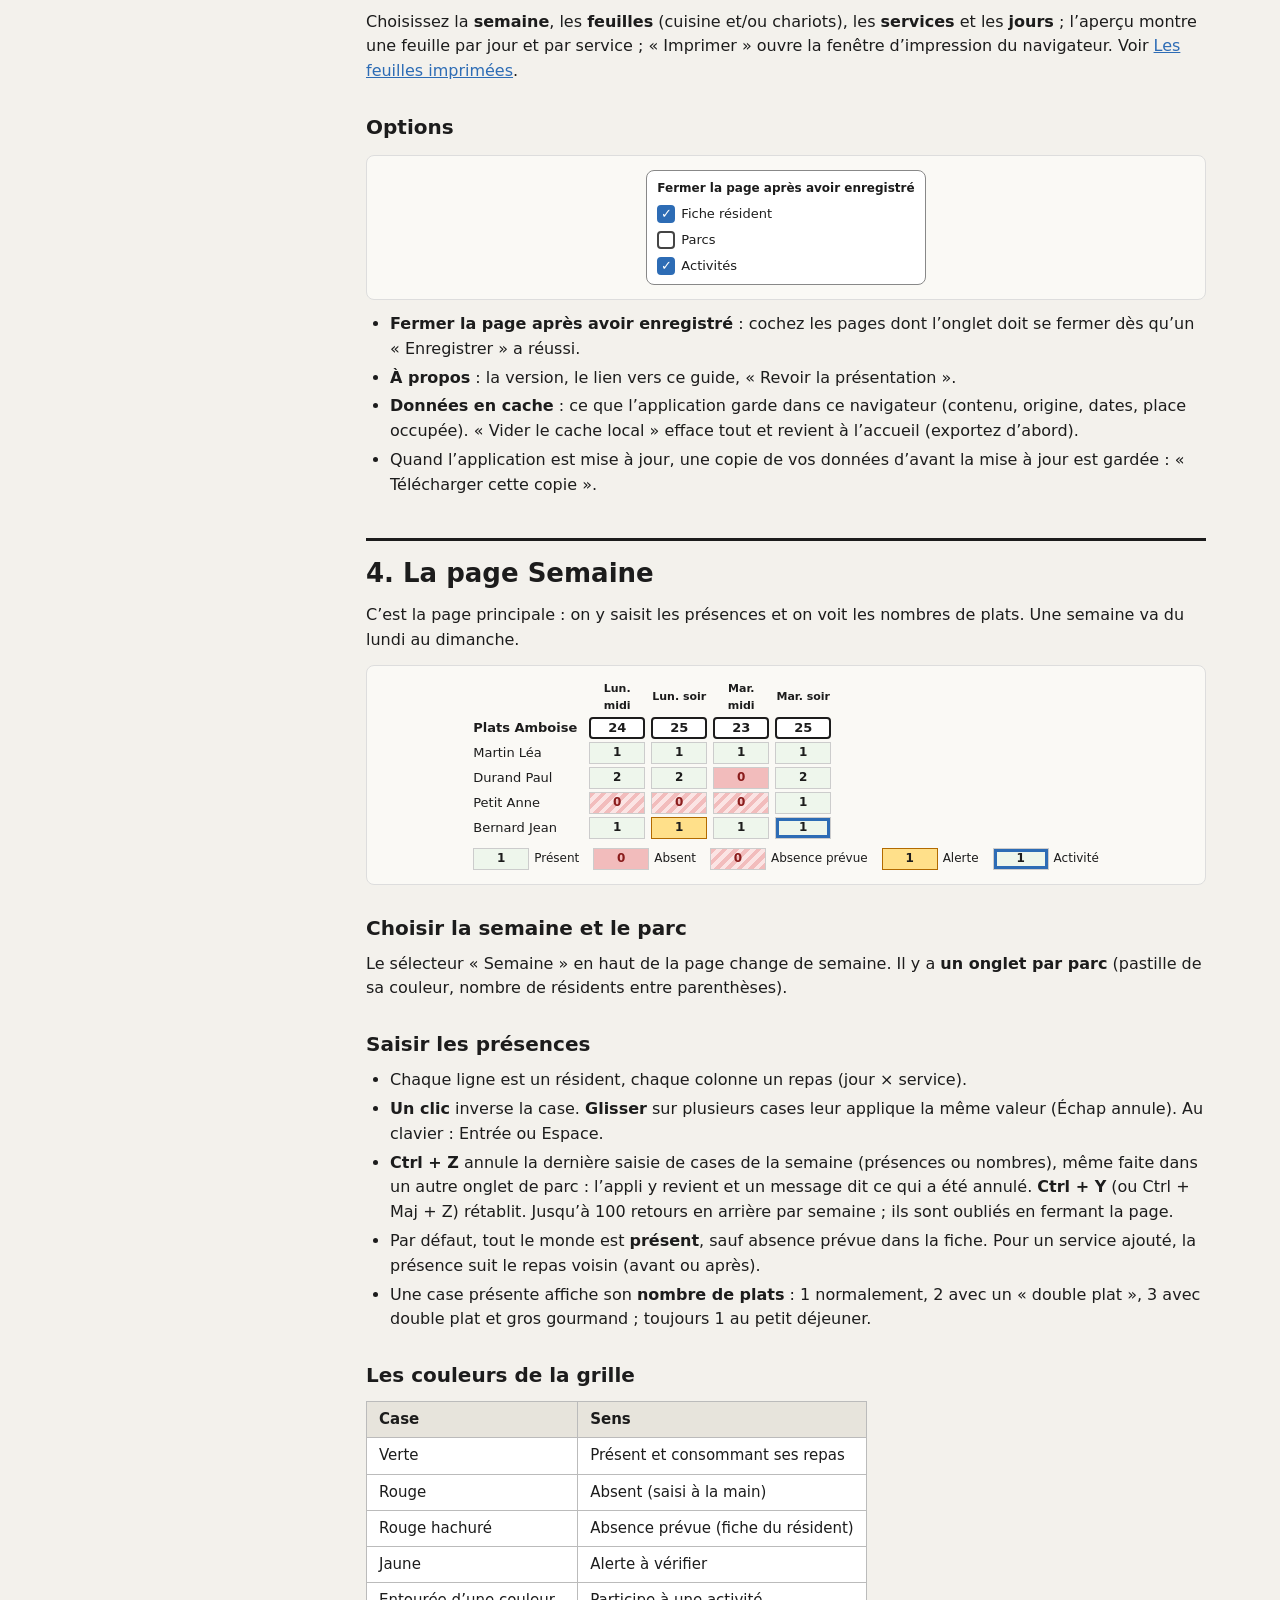
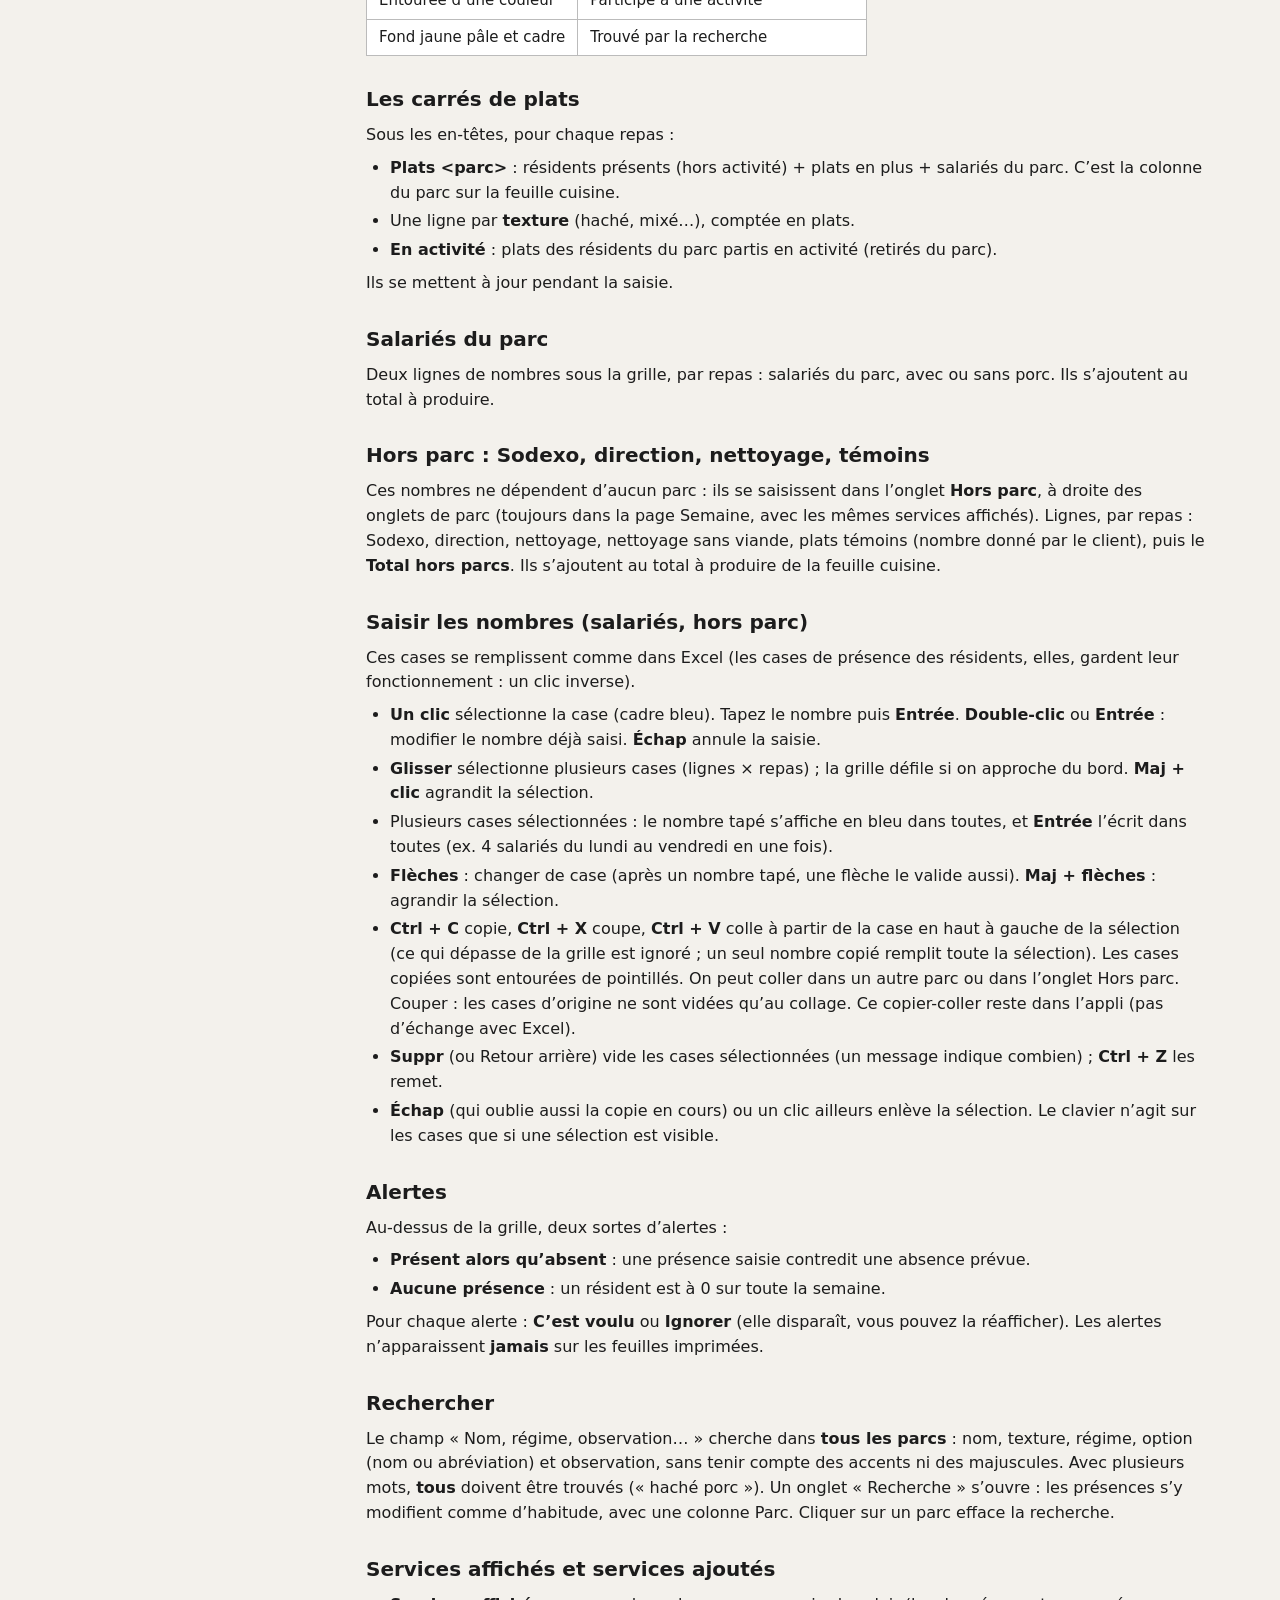
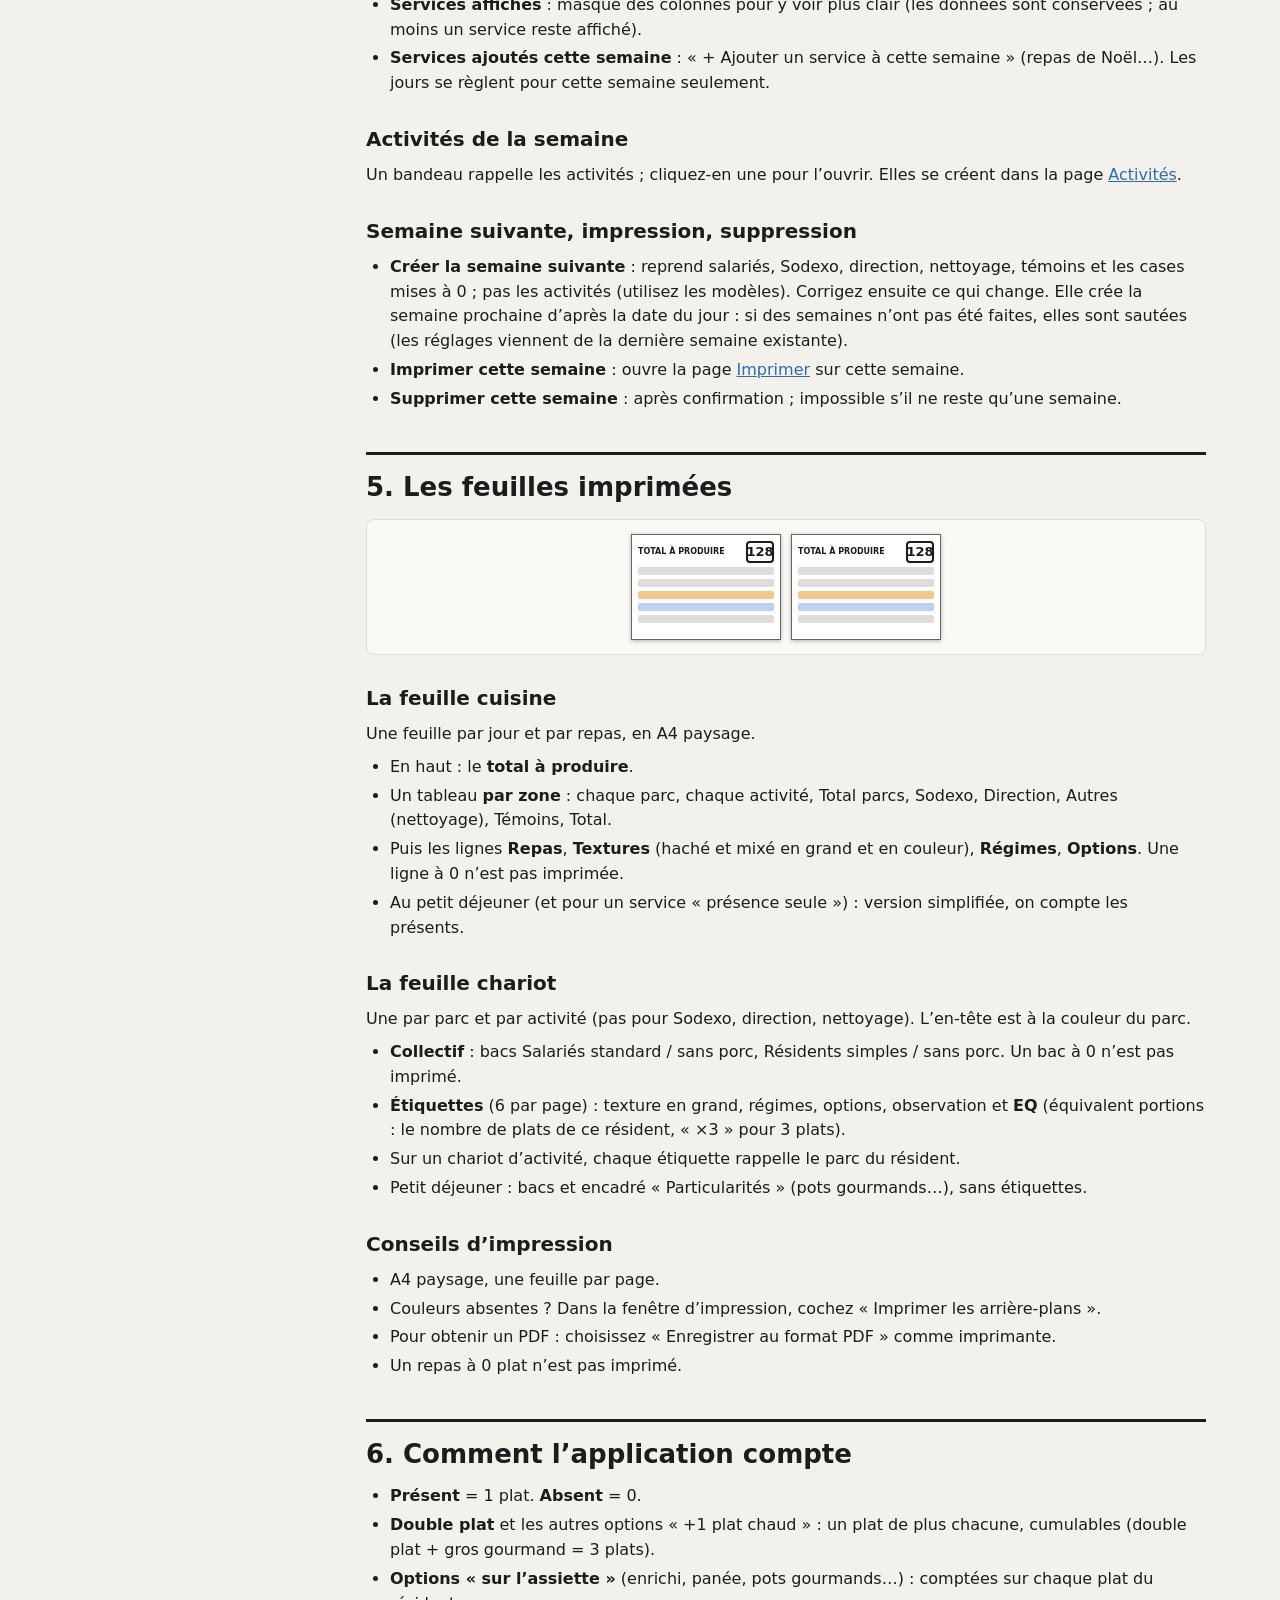
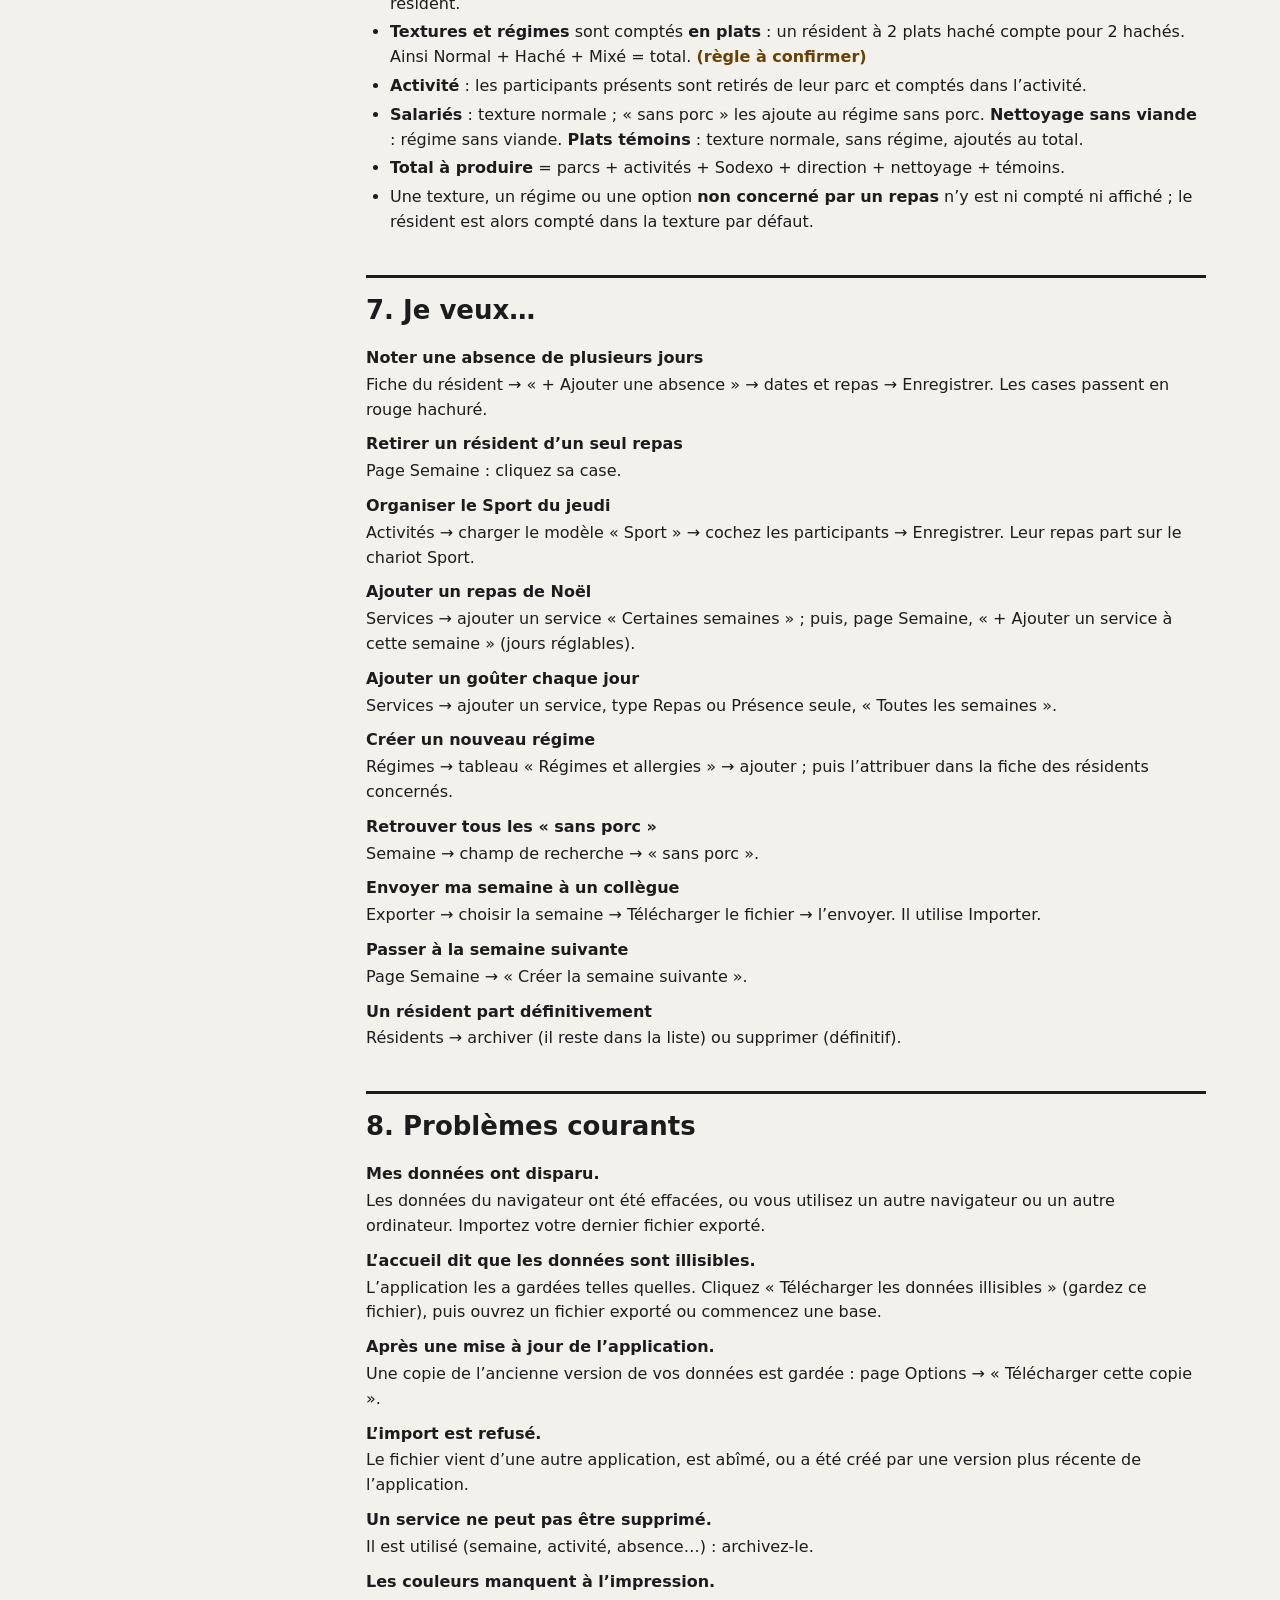
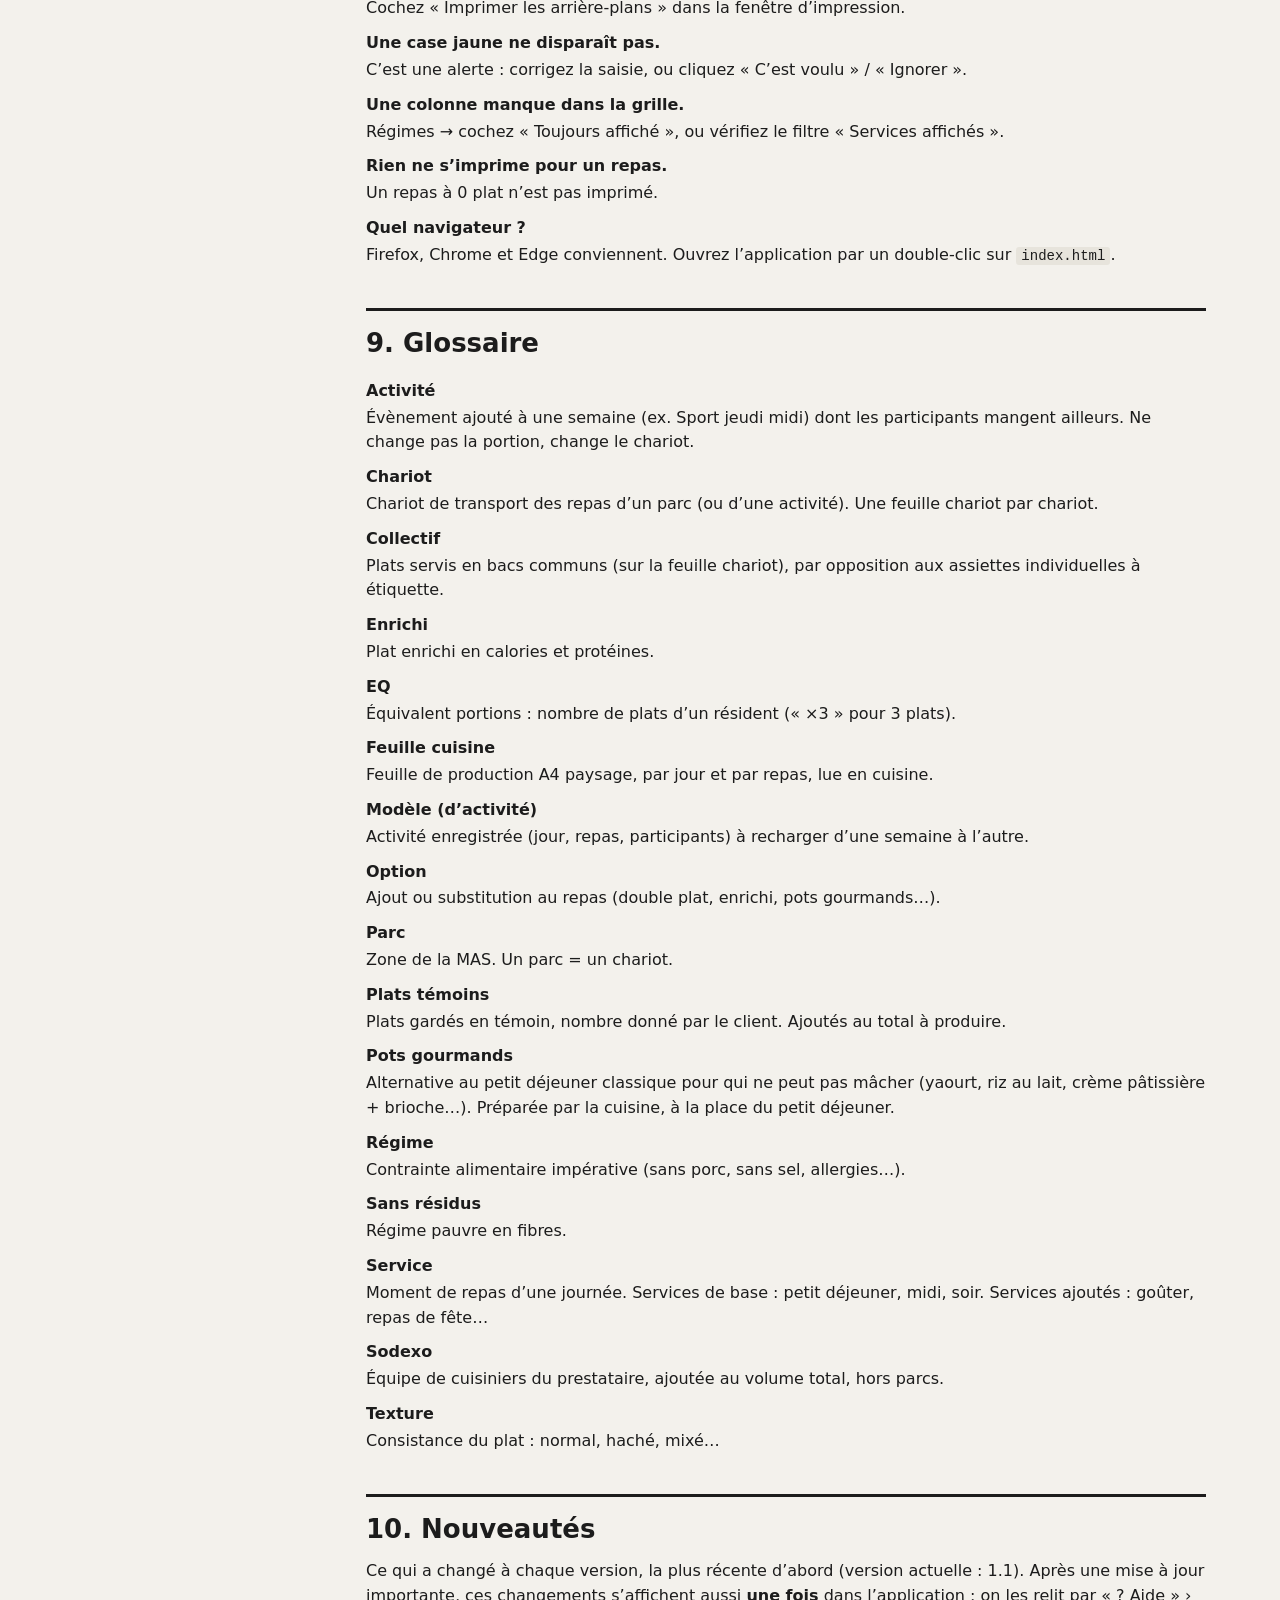
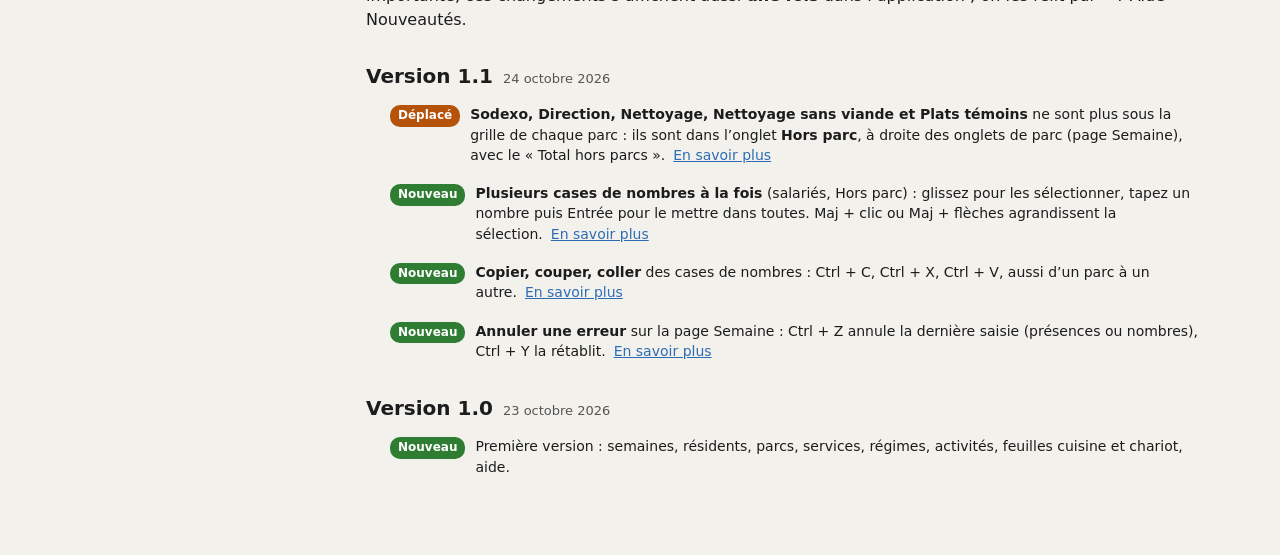
==== commit fe501e10: "Nouveautés : annonce des mises à jour une fois par navigateur ; version 1.1 Liste unique dans js/aid" ====
--- a/src/guide.html
+++ b/src/guide.html
@@ -32,6 +32,7 @@
     <li><a class="niv1" href="#recettes">7. Je veux…</a></li>
     <li><a class="niv1" href="#problemes">8. Problèmes courants</a></li>
     <li><a class="niv1" href="#glossaire">9. Glossaire</a></li>
+    <li><a class="niv1" href="#nouveautes">10. Nouveautés</a></li>
   </ol>
 </nav>
 
@@ -354,12 +355,18 @@
   <dt>Texture</dt><dd>Consistance du plat : normal, haché, mixé…</dd>
 </dl>
 
+<!-- ================= 10. NOUVEAUTÉS ================= -->
+<h2 id="nouveautes">10. Nouveautés</h2>
+<p>Ce qui a changé à chaque version, la plus récente d’abord (version actuelle : <span data-version></span>). Après une mise à jour importante, ces changements s’affichent aussi <strong>une fois</strong> dans l’application ; on les relit par « ? Aide » › Nouveautés.</p>
+<div data-nouveautes></div>
+
 </main>
 </div>
 
 <script src="js/data/modele.js"></script>
 <script src="js/ui/outils.js"></script>
 <script src="js/aide/contenu.js"></script>
+<script src="js/aide/nouveautes.js"></script>
 <script src="js/aide/illustrations.js"></script>
 <script>
 (function (R) {
@@ -370,6 +377,18 @@
     if (m) el.replaceWith(m); else console.error('Maquette inconnue : ' + el.getAttribute('data-illu'));
   });
   document.querySelectorAll('[data-version]').forEach(function (el) { el.textContent = R.Modele.VERSION_APP; });
+  // Historique des versions (même liste que la fenêtre « Nouveautés » de l'application).
+  var N = R.Nouveautes, h = R.h;
+  document.querySelectorAll('[data-nouveautes]').forEach(function (el) {
+    el.replaceWith(h('div', null, N.publiees(R.Modele.VERSION_APP).map(function (v) {
+      return h('section', { class: 'nouv-version' },
+        h('h3', null, 'Version ' + v.version, h('span', { class: 'nouv-date' }, N.dateLongue(v.date))),
+        h('ul', { class: 'nouv-points' }, v.points.map(function (p) {
+          return h('li', null, h('span', { class: 'nouv-type nouv-' + p.type }, N.TYPES[p.type]),
+            h('span', null, R.Illustrations.texte(p.texte), p.guide ? h('a', { class: 'nouv-lien', href: '#' + p.guide }, 'En savoir plus') : null));
+        })));
+    })));
+  });
   // Contrôle : chaque section citée par l'aide de l'application existe dans ce guide.
   var manquantes = R.Aide.SECTIONS.filter(function (id) { return !document.getElementById(id); });
   if (manquantes.length) console.error('Sections du guide manquantes : ' + manquantes.join(', '));
--- a/src/css/aide.css
+++ b/src/css/aide.css
@@ -24,6 +24,21 @@
 .aide-points{margin:0 0 14px;padding-left:20px;display:flex;flex-direction:column;gap:6px;font-size:14px;line-height:1.45}
 .lien-guide{font-weight:700;color:var(--bleu)}
 .aide-pied{display:flex;justify-content:space-between;align-items:center;gap:10px;flex-wrap:wrap}
+
+/* Nouveautés (fenêtre d'annonce, historique ; aussi dans guide.html) */
+.nouv-version{margin:0 0 14px}
+.nouv-version h3{margin:0 0 8px;font-size:16px;display:flex;align-items:baseline;gap:10px;flex-wrap:wrap}
+.nouv-date{font-size:13px;font-weight:400;color:#555}
+.nouv-points{margin:0;padding:0;list-style:none;display:flex;flex-direction:column;gap:10px;font-size:14px;line-height:1.45}
+.nouv-points li{display:flex;align-items:flex-start;gap:10px}
+.nouv-points .btn-petit{margin-left:8px;vertical-align:baseline}
+.nouv-lien{margin-left:8px;font-weight:400;white-space:nowrap}
+.nouv-type{flex:none;min-width:70px;text-align:center;padding:2px 8px;border-radius:10px;font-size:12px;font-weight:700;color:#fff;background:#666;margin-top:1px}
+.nouv-nouveau{background:#2e7d32}
+.nouv-deplace{background:#b45309}
+.nouv-modifie{background:#2d6cb5}
+.nouv-retire{background:#b3261e}
+.nouv-corrige{background:#666}
 
 /* Présentation de démarrage */
 .dialogue.dialogue-presentation{width:min(640px,calc(100vw - 32px));max-width:none;max-height:calc(100vh - 32px);max-height:calc(100dvh - 32px);overflow:auto}
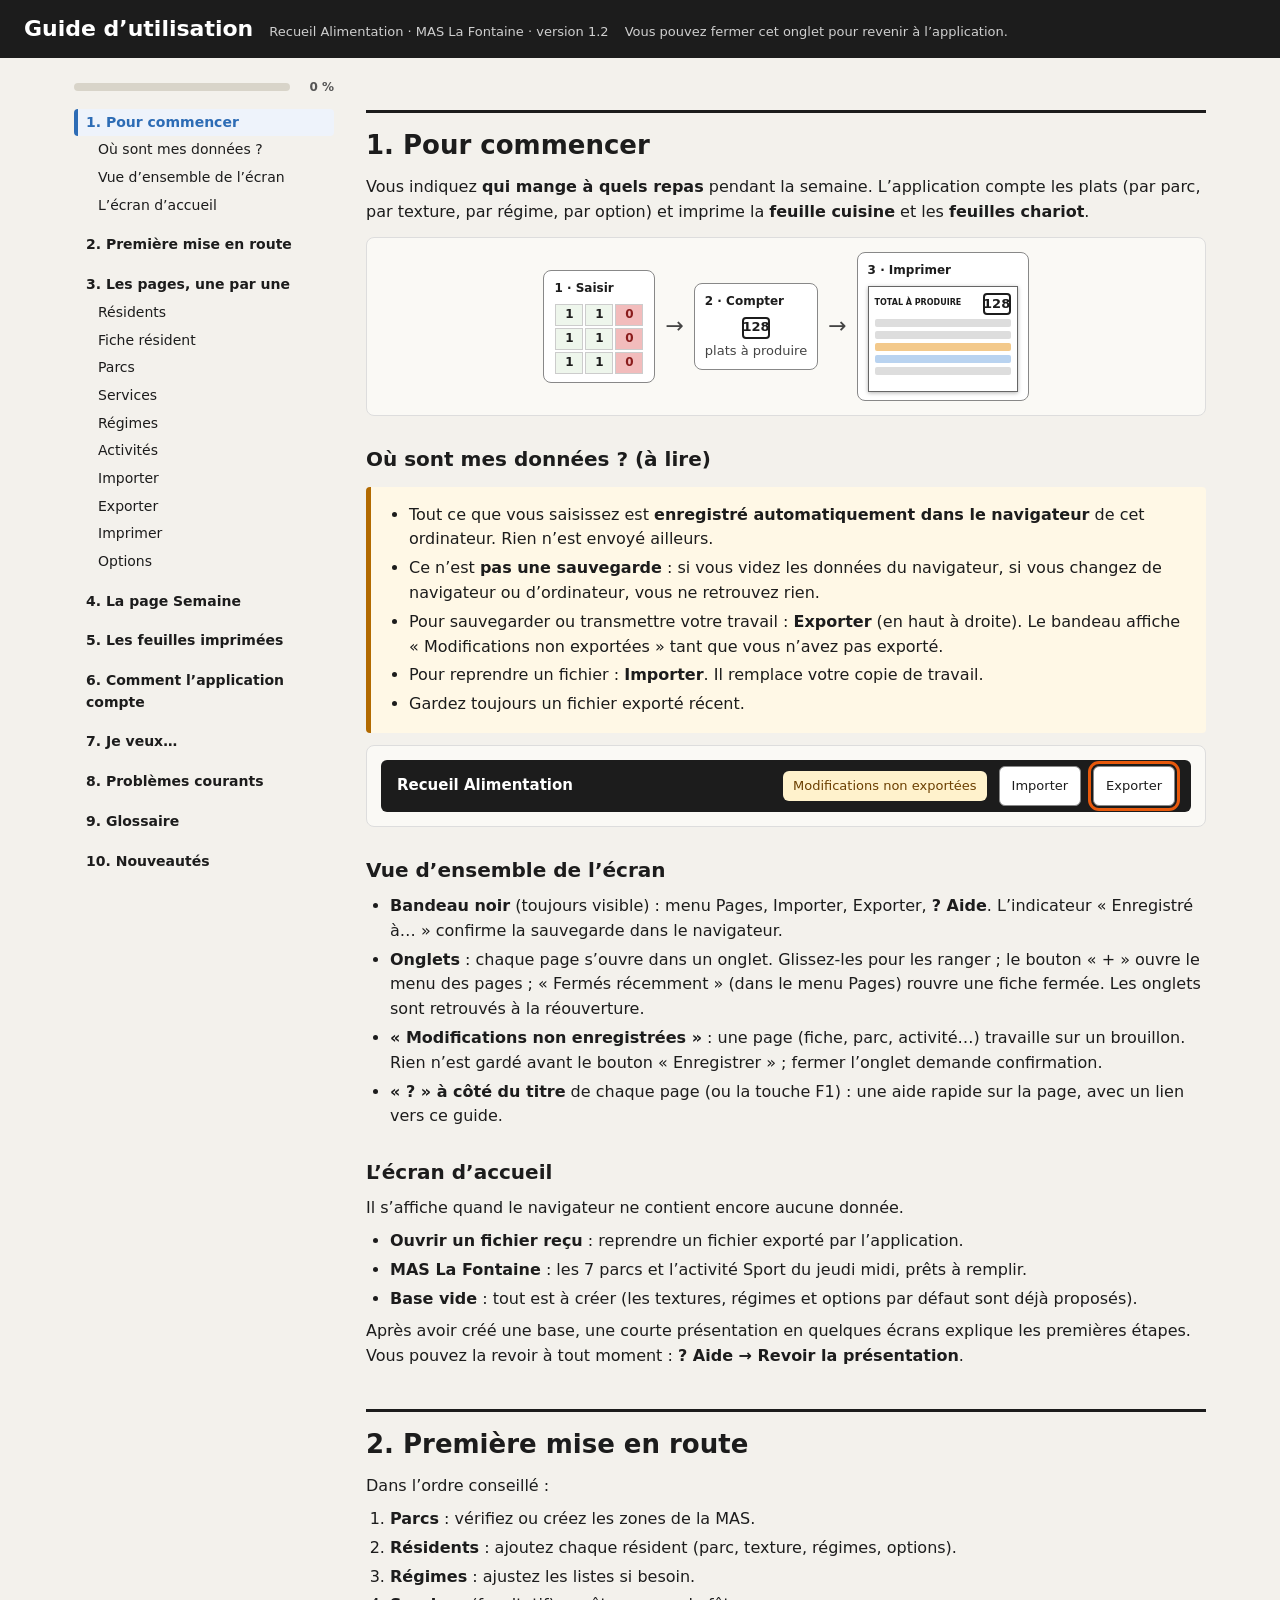
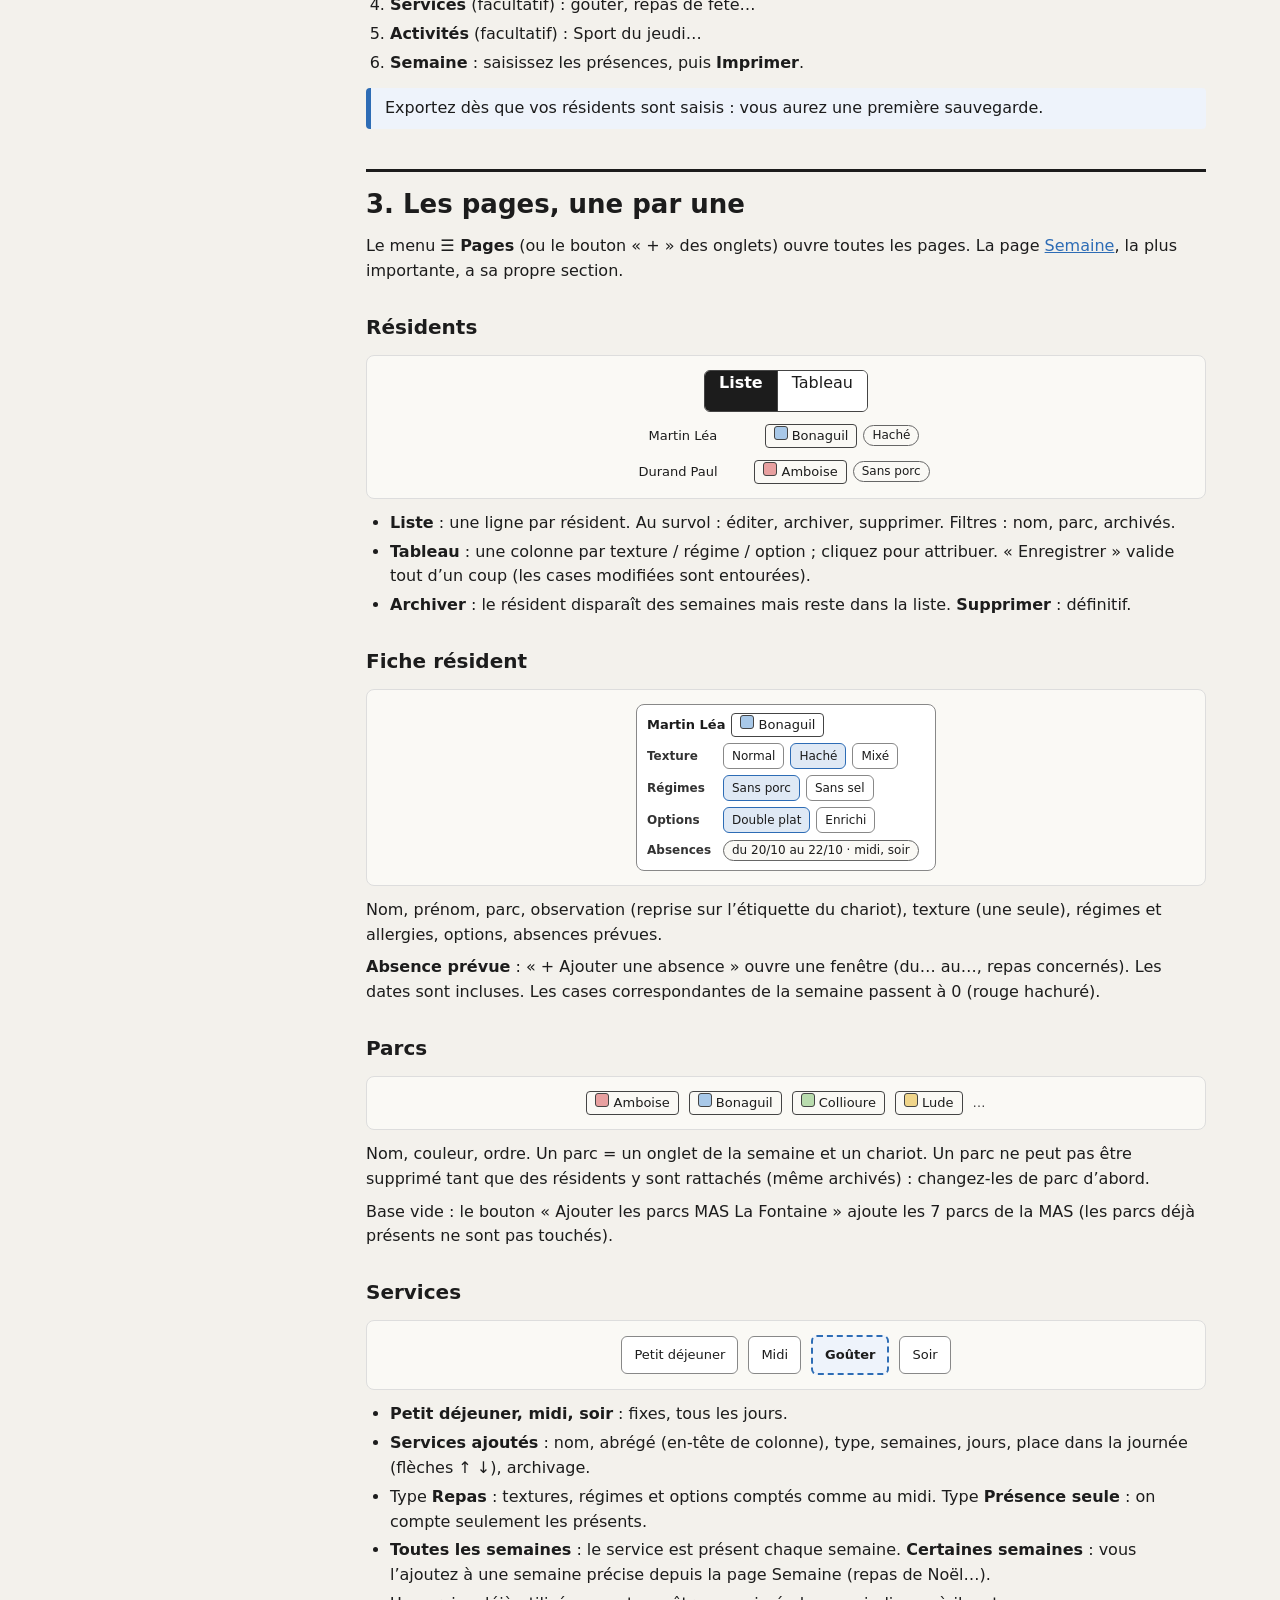
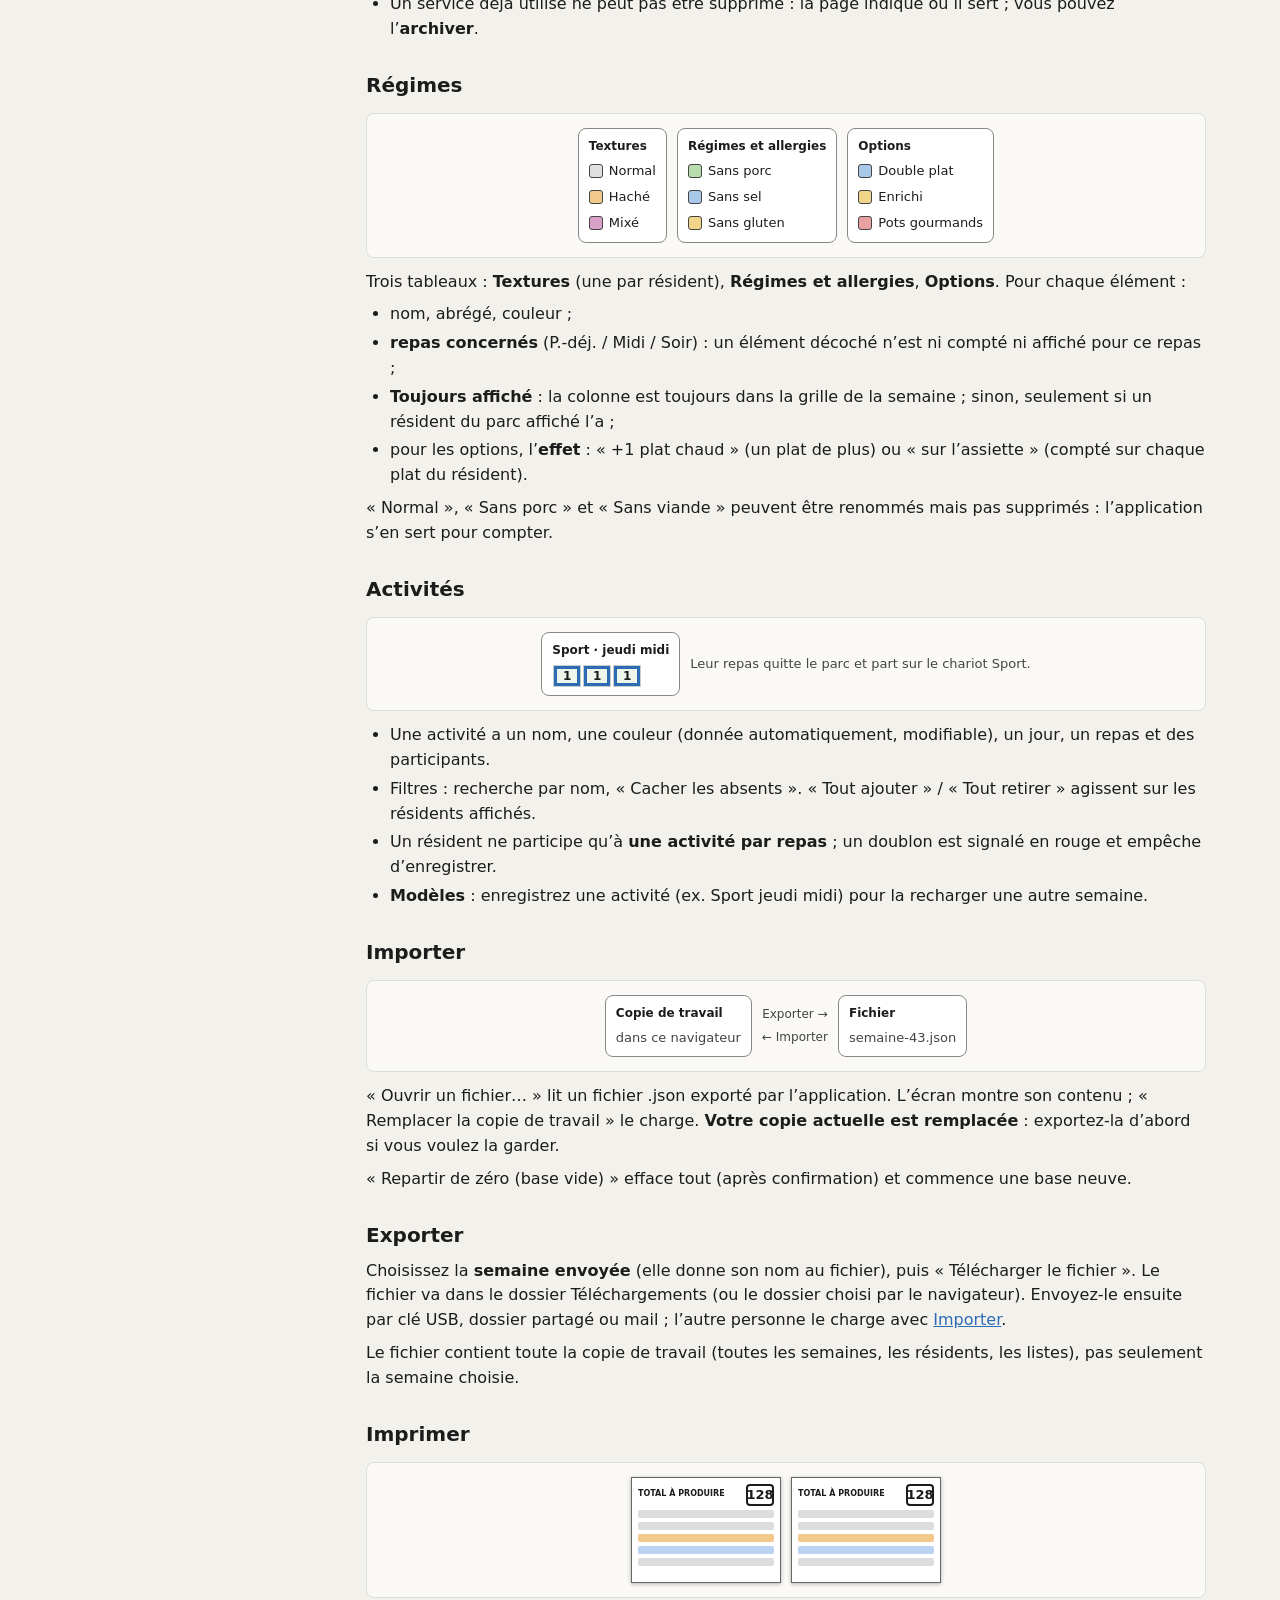
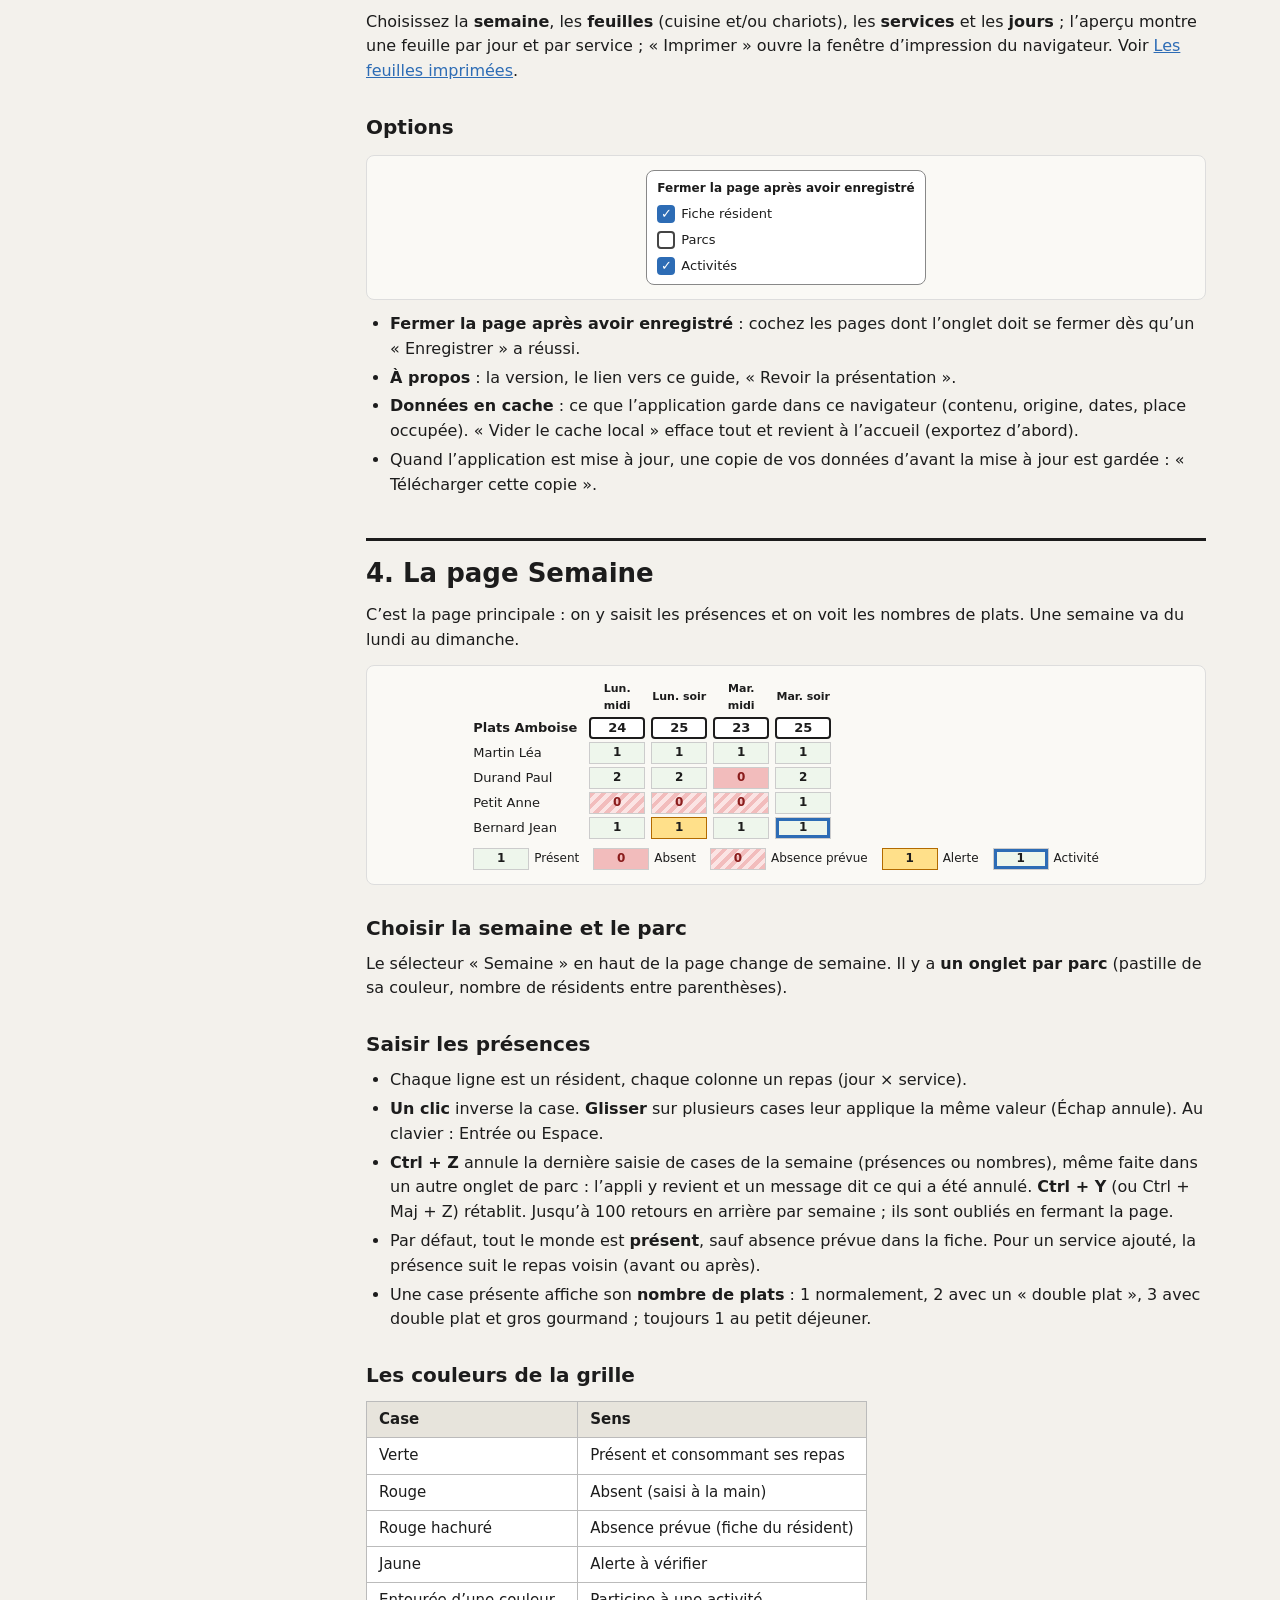
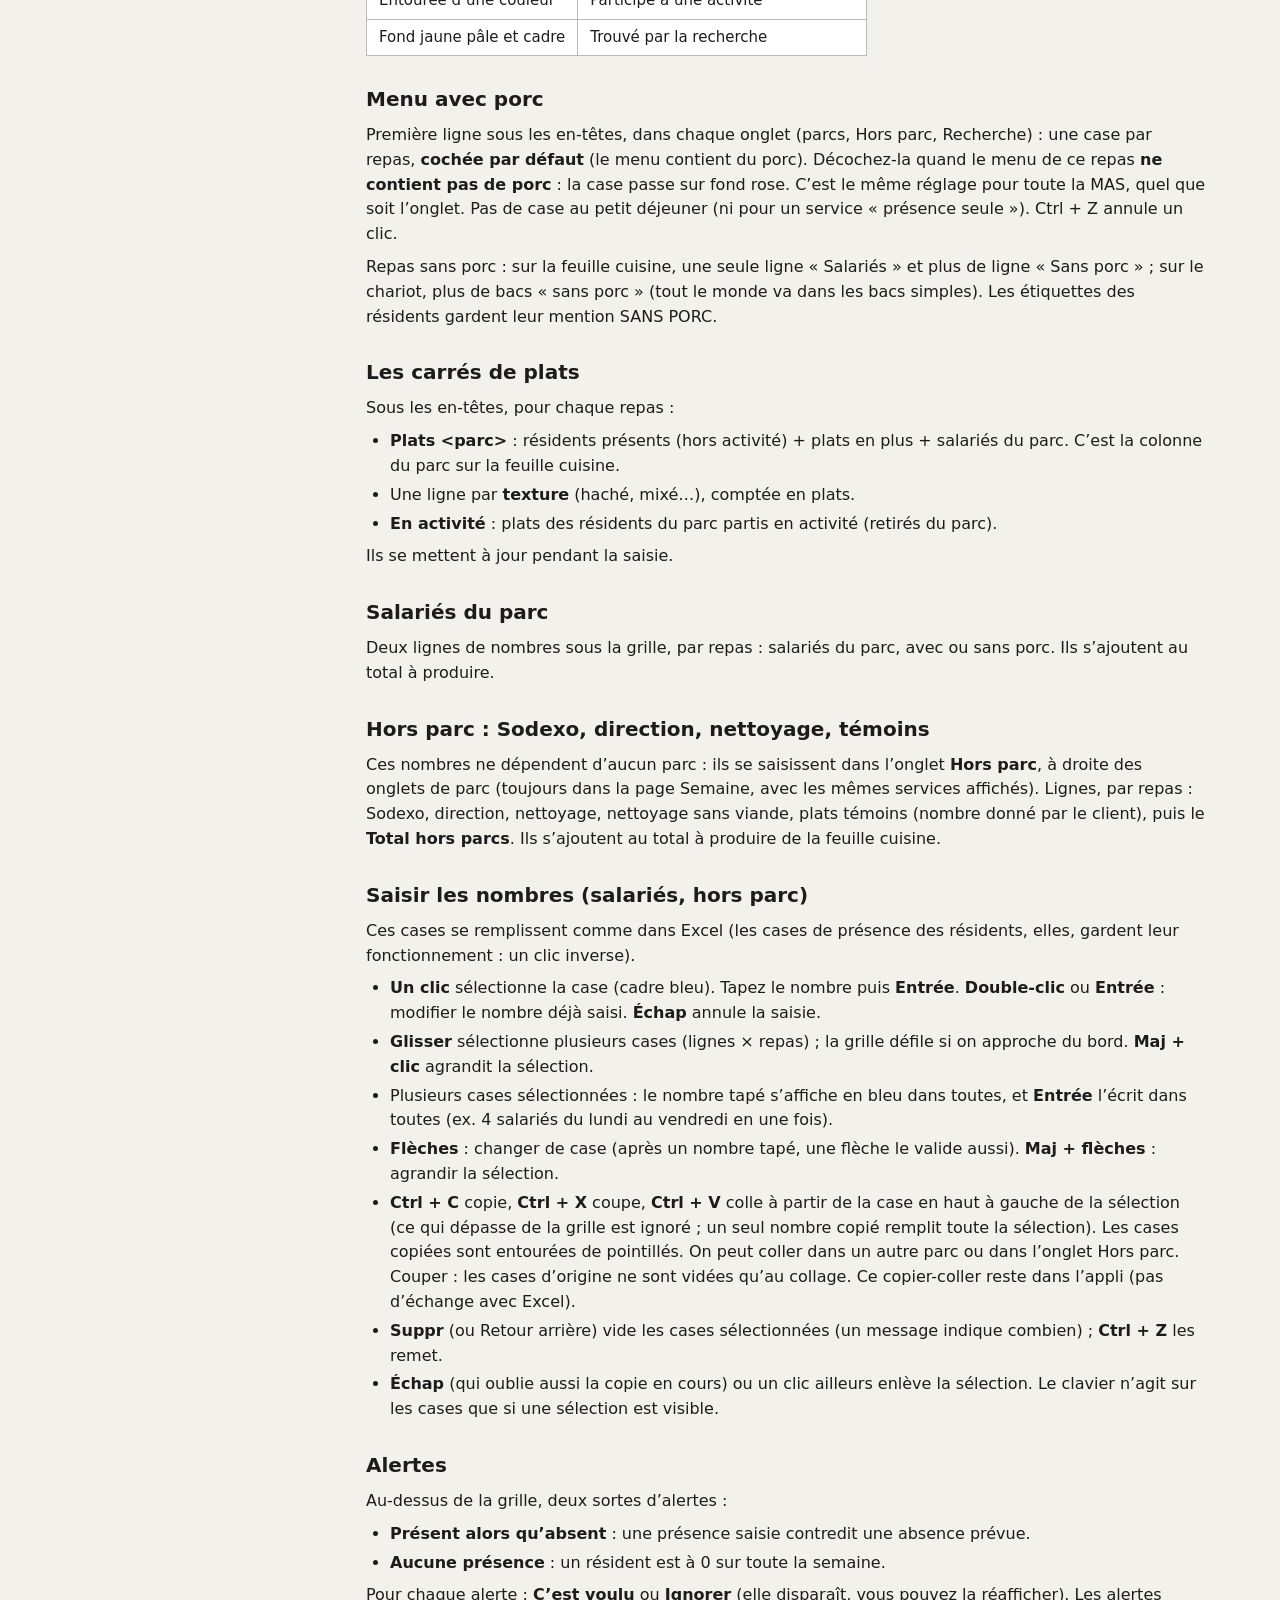
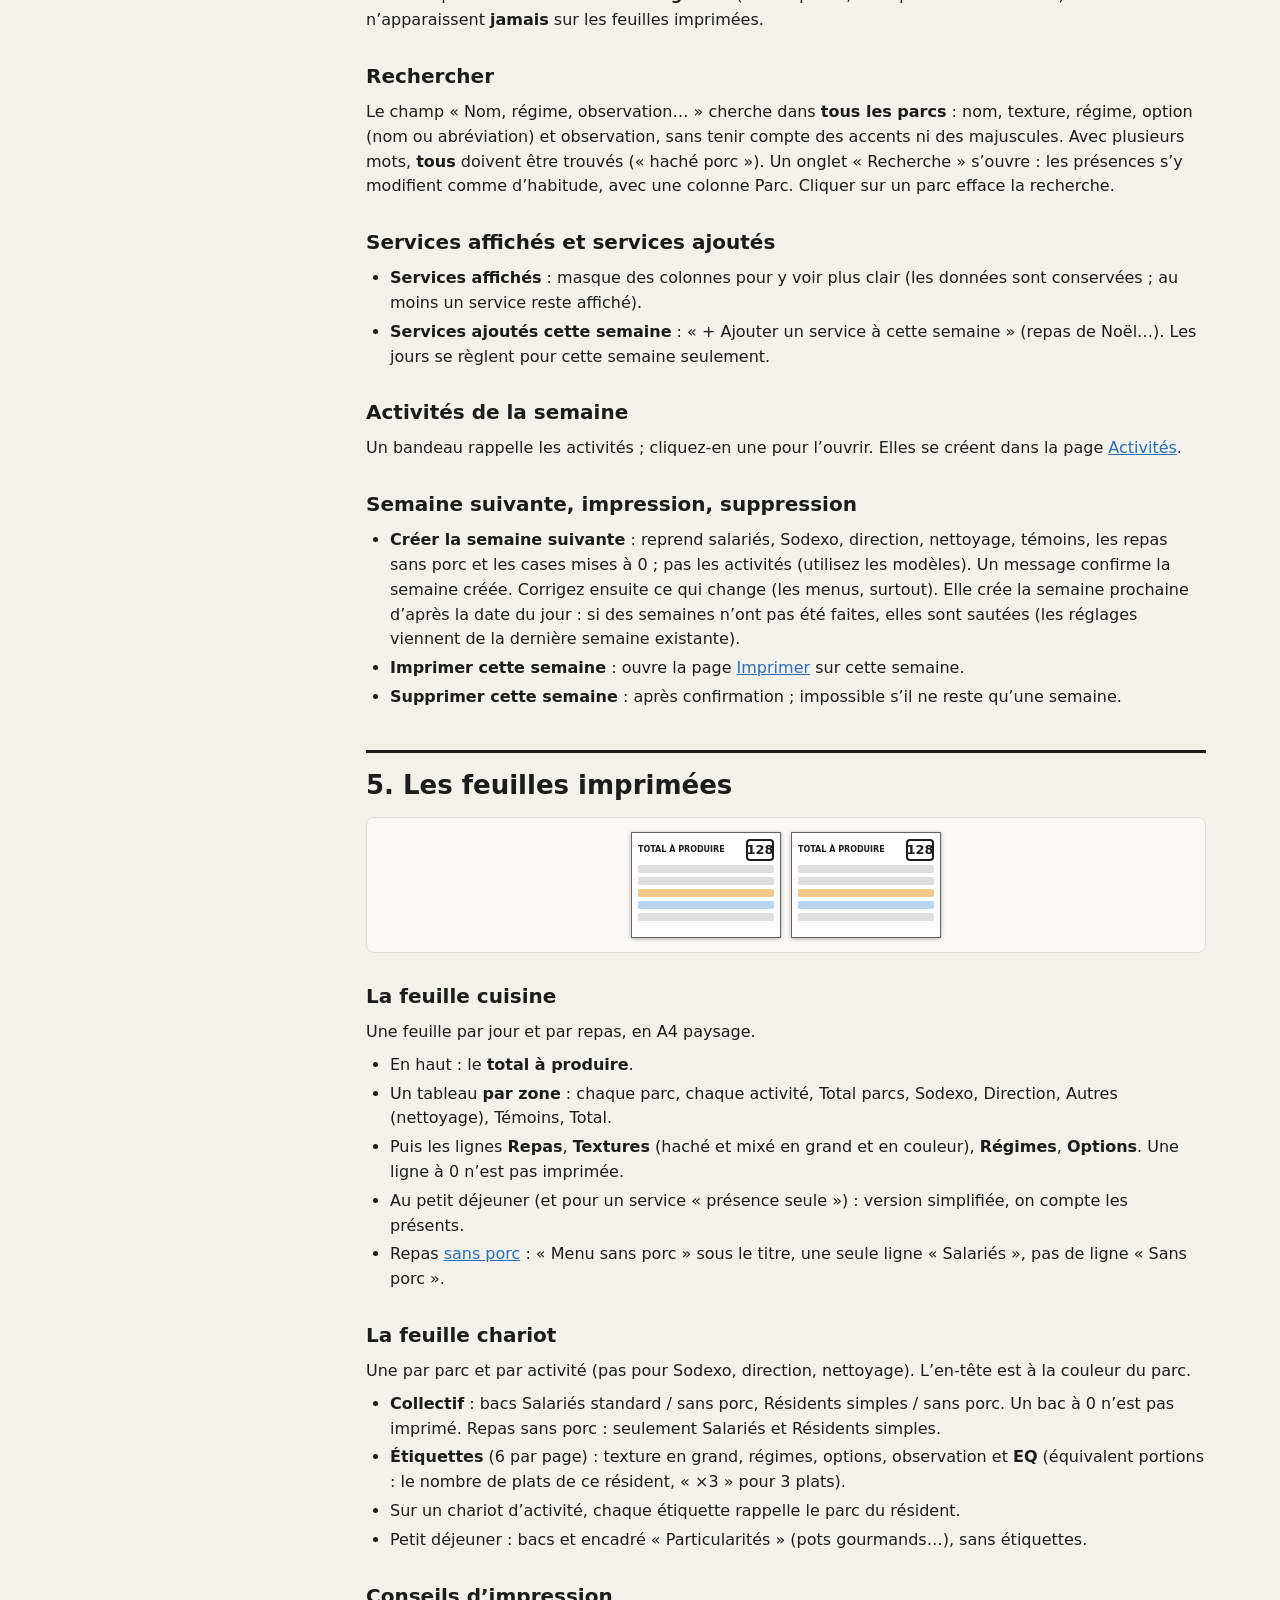
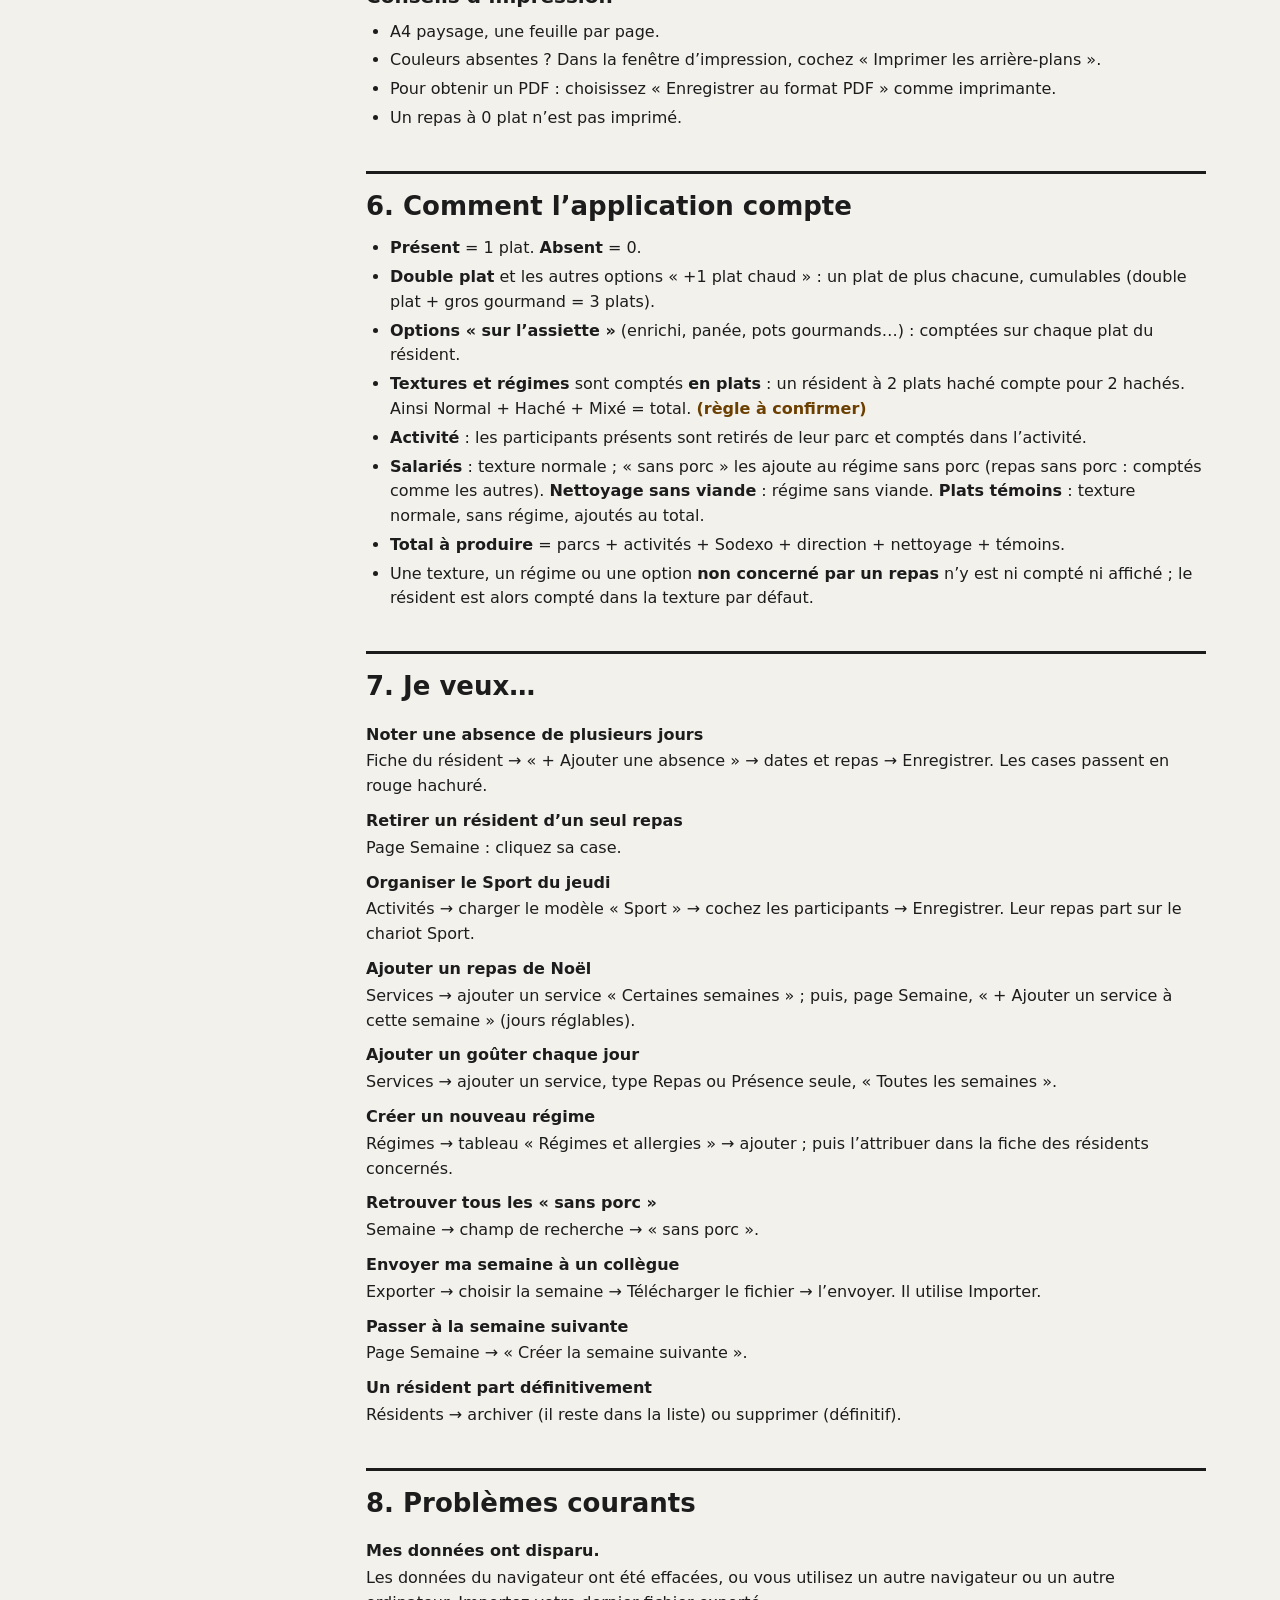
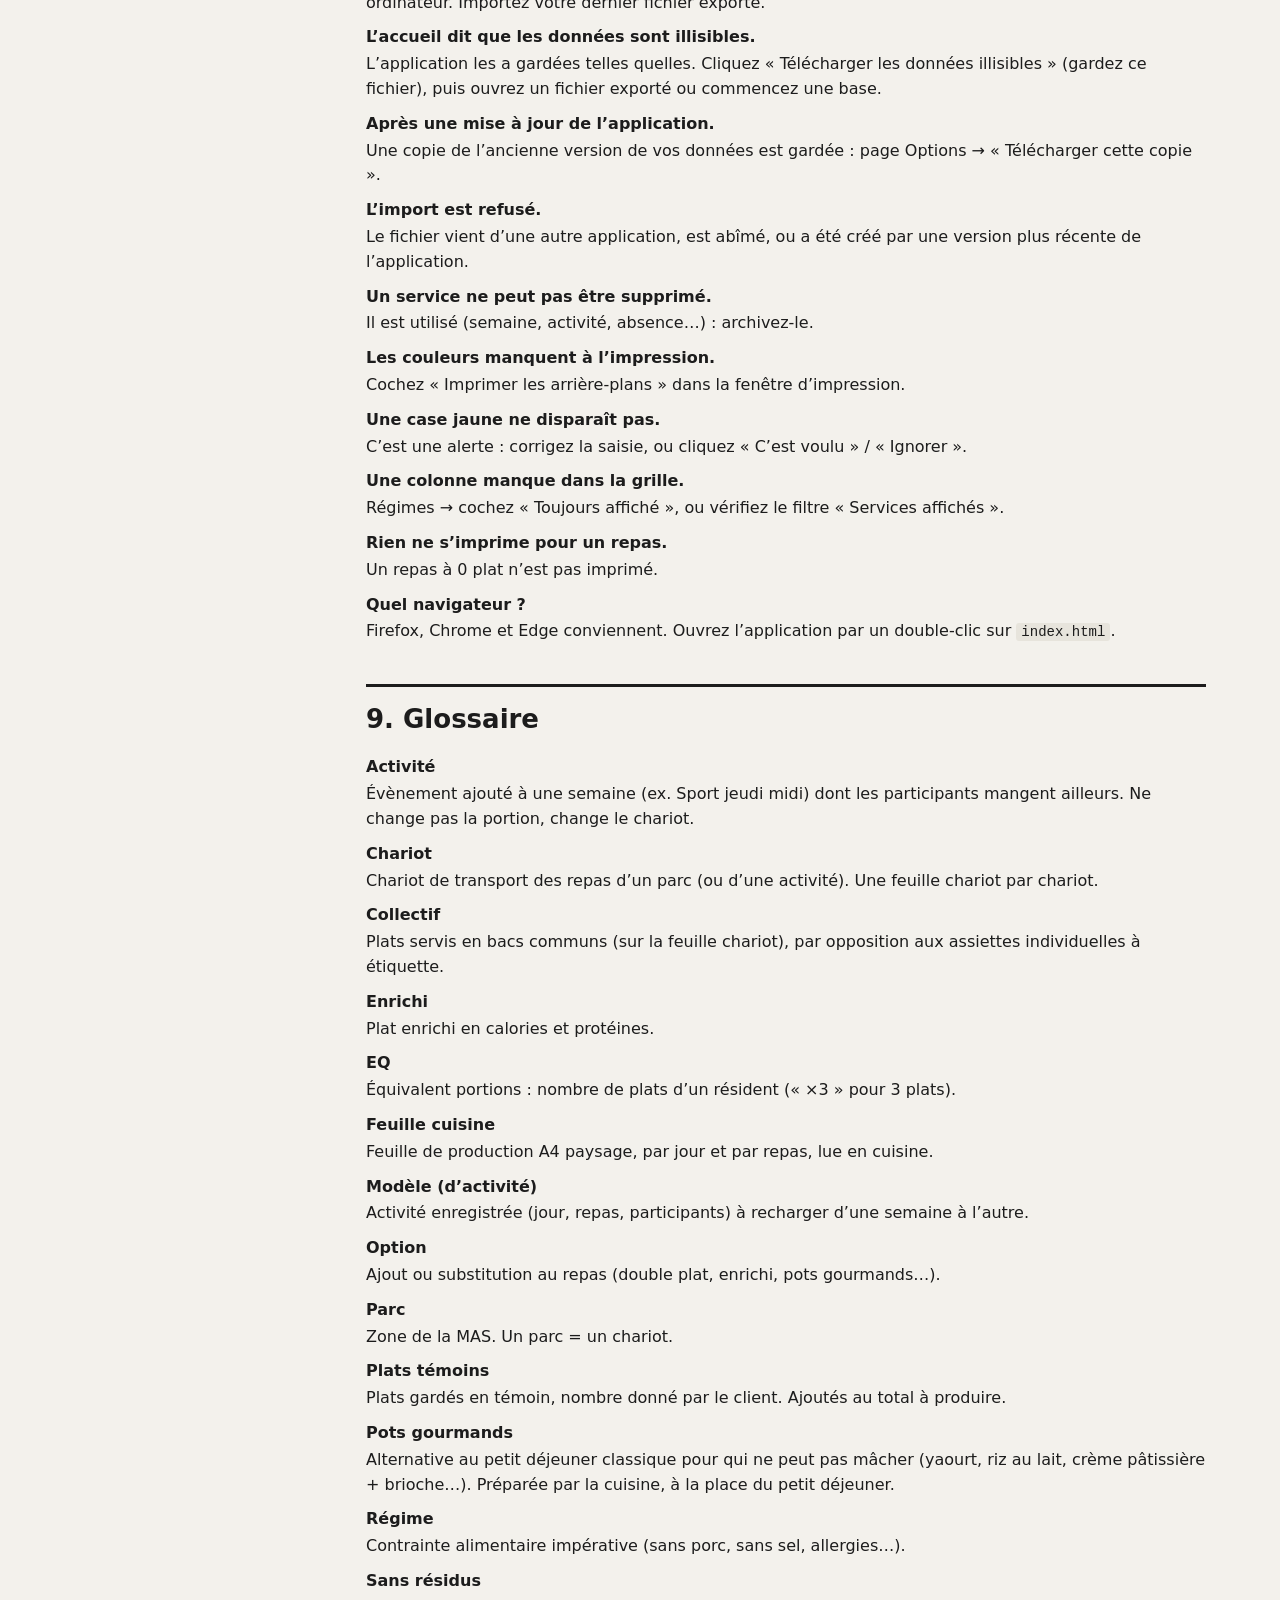
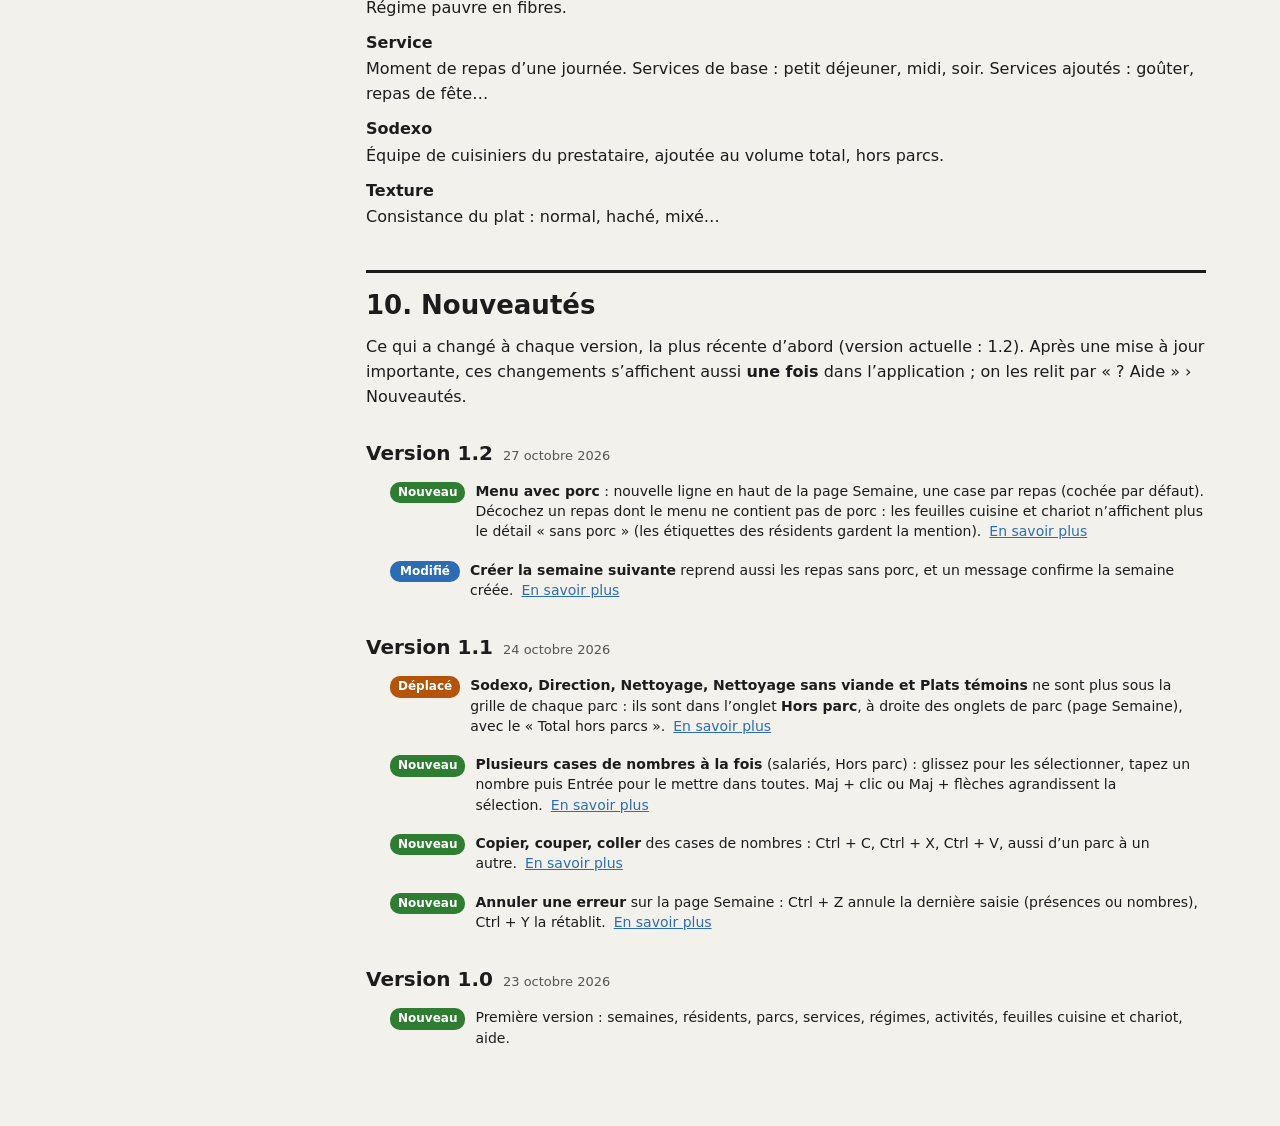
==== commit 725f0b69: "Menu avec porc : case par repas, feuilles allégées si sans porc ; version 1.2 - Page Semaine : ligne" ====
--- a/src/guide.html
+++ b/src/guide.html
@@ -187,6 +187,10 @@
   <tr><td>Fond jaune pâle et cadre</td><td>Trouvé par la recherche</td></tr>
 </table>
 
+<h3 id="porc">Menu avec porc</h3>
+<p>Première ligne sous les en-têtes, dans chaque onglet (parcs, Hors parc, Recherche) : une case par repas, <strong>cochée par défaut</strong> (le menu contient du porc). Décochez-la quand le menu de ce repas <strong>ne contient pas de porc</strong> : la case passe sur fond rose. C’est le même réglage pour toute la MAS, quel que soit l’onglet. Pas de case au petit déjeuner (ni pour un service « présence seule »). Ctrl + Z annule un clic.</p>
+<p>Repas sans porc : sur la feuille cuisine, une seule ligne « Salariés » et plus de ligne « Sans porc » ; sur le chariot, plus de bacs « sans porc » (tout le monde va dans les bacs simples). Les étiquettes des résidents gardent leur mention SANS PORC.</p>
+
 <h3>Les carrés de plats</h3>
 <p>Sous les en-têtes, pour chaque repas :</p>
 <ul>
@@ -236,7 +240,7 @@
 
 <h3>Semaine suivante, impression, suppression</h3>
 <ul>
-  <li><strong>Créer la semaine suivante</strong> : reprend salariés, Sodexo, direction, nettoyage, témoins et les cases mises à 0 ; pas les activités (utilisez les modèles). Corrigez ensuite ce qui change. Elle crée la semaine prochaine d’après la date du jour : si des semaines n’ont pas été faites, elles sont sautées (les réglages viennent de la dernière semaine existante).</li>
+  <li><strong>Créer la semaine suivante</strong> : reprend salariés, Sodexo, direction, nettoyage, témoins, les repas sans porc et les cases mises à 0 ; pas les activités (utilisez les modèles). Un message confirme la semaine créée. Corrigez ensuite ce qui change (les menus, surtout). Elle crée la semaine prochaine d’après la date du jour : si des semaines n’ont pas été faites, elles sont sautées (les réglages viennent de la dernière semaine existante).</li>
   <li><strong>Imprimer cette semaine</strong> : ouvre la page <a href="#imprimer">Imprimer</a> sur cette semaine.</li>
   <li><strong>Supprimer cette semaine</strong> : après confirmation ; impossible s’il ne reste qu’une semaine.</li>
 </ul>
@@ -252,12 +256,13 @@
   <li>Un tableau <strong>par zone</strong> : chaque parc, chaque activité, Total parcs, Sodexo, Direction, Autres (nettoyage), Témoins, Total.</li>
   <li>Puis les lignes <strong>Repas</strong>, <strong>Textures</strong> (haché et mixé en grand et en couleur), <strong>Régimes</strong>, <strong>Options</strong>. Une ligne à 0 n’est pas imprimée.</li>
   <li>Au petit déjeuner (et pour un service « présence seule ») : version simplifiée, on compte les présents.</li>
+  <li>Repas <a href="#porc">sans porc</a> : « Menu sans porc » sous le titre, une seule ligne « Salariés », pas de ligne « Sans porc ».</li>
 </ul>
 
 <h3>La feuille chariot</h3>
 <p>Une par parc et par activité (pas pour Sodexo, direction, nettoyage). L’en-tête est à la couleur du parc.</p>
 <ul>
-  <li><strong>Collectif</strong> : bacs Salariés standard / sans porc, Résidents simples / sans porc. Un bac à 0 n’est pas imprimé.</li>
+  <li><strong>Collectif</strong> : bacs Salariés standard / sans porc, Résidents simples / sans porc. Un bac à 0 n’est pas imprimé. Repas sans porc : seulement Salariés et Résidents simples.</li>
   <li><strong>Étiquettes</strong> (6 par page) : texture en grand, régimes, options, observation et <strong>EQ</strong> (équivalent portions : le nombre de plats de ce résident, « ×3 » pour 3 plats).</li>
   <li>Sur un chariot d’activité, chaque étiquette rappelle le parc du résident.</li>
   <li>Petit déjeuner : bacs et encadré « Particularités » (pots gourmands…), sans étiquettes.</li>
@@ -279,7 +284,7 @@
   <li><strong>Options « sur l’assiette »</strong> (enrichi, panée, pots gourmands…) : comptées sur chaque plat du résident.</li>
   <li><strong>Textures et régimes</strong> sont comptés <strong>en plats</strong> : un résident à 2 plats haché compte pour 2 hachés. Ainsi Normal + Haché + Mixé = total. <span class="confirmer">(règle à confirmer)</span></li>
   <li><strong>Activité</strong> : les participants présents sont retirés de leur parc et comptés dans l’activité.</li>
-  <li><strong>Salariés</strong> : texture normale ; « sans porc » les ajoute au régime sans porc. <strong>Nettoyage sans viande</strong> : régime sans viande. <strong>Plats témoins</strong> : texture normale, sans régime, ajoutés au total.</li>
+  <li><strong>Salariés</strong> : texture normale ; « sans porc » les ajoute au régime sans porc (repas sans porc : comptés comme les autres). <strong>Nettoyage sans viande</strong> : régime sans viande. <strong>Plats témoins</strong> : texture normale, sans régime, ajoutés au total.</li>
   <li><strong>Total à produire</strong> = parcs + activités + Sodexo + direction + nettoyage + témoins.</li>
   <li>Une texture, un régime ou une option <strong>non concerné par un repas</strong> n’y est ni compté ni affiché ; le résident est alors compté dans la texture par défaut.</li>
 </ul>
--- a/src/css/app.css
+++ b/src/css/app.css
@@ -183,6 +183,12 @@
 .g-carres.total-hors-parcs{background:#e4edf7}
 .g-carres.total-hors-parcs>div{border-top:2px solid var(--gris)}
 .g-carres.total-hors-parcs .colle0,.g-carres.total-hors-parcs .colle1{background:#e4edf7}
+/* Ligne « Menu avec porc » (semaine-porc.js) : case cochée = avec porc (défaut) ; décochée = repas sans porc, fond rose. */
+.g-porc>div{border-bottom:2px solid var(--gris)}
+.gc.sans-porc{background:#fbe3ea}
+.case-porc{width:20px;height:20px;padding:0;border:2px solid var(--encre);border-radius:4px;background:#fff;color:var(--encre);font-weight:700;font-size:13px;line-height:1;cursor:pointer;display:inline-flex;align-items:center;justify-content:center}
+.sans-porc .case-porc{border-color:#b0607a}
+.case-porc:hover{filter:brightness(.94)}
 .gc.etiquette{display:block;line-height:30px;white-space:nowrap;overflow:hidden;text-overflow:ellipsis}
 .gnote{border-bottom:1px solid #ccc;font-size:11px;color:#555;display:flex;align-items:center;padding-left:6px}
 .nb{width:100%;height:100%;border:0;text-align:center;font-weight:700;background:#fff;padding:0;-moz-appearance:textfield;appearance:textfield}
